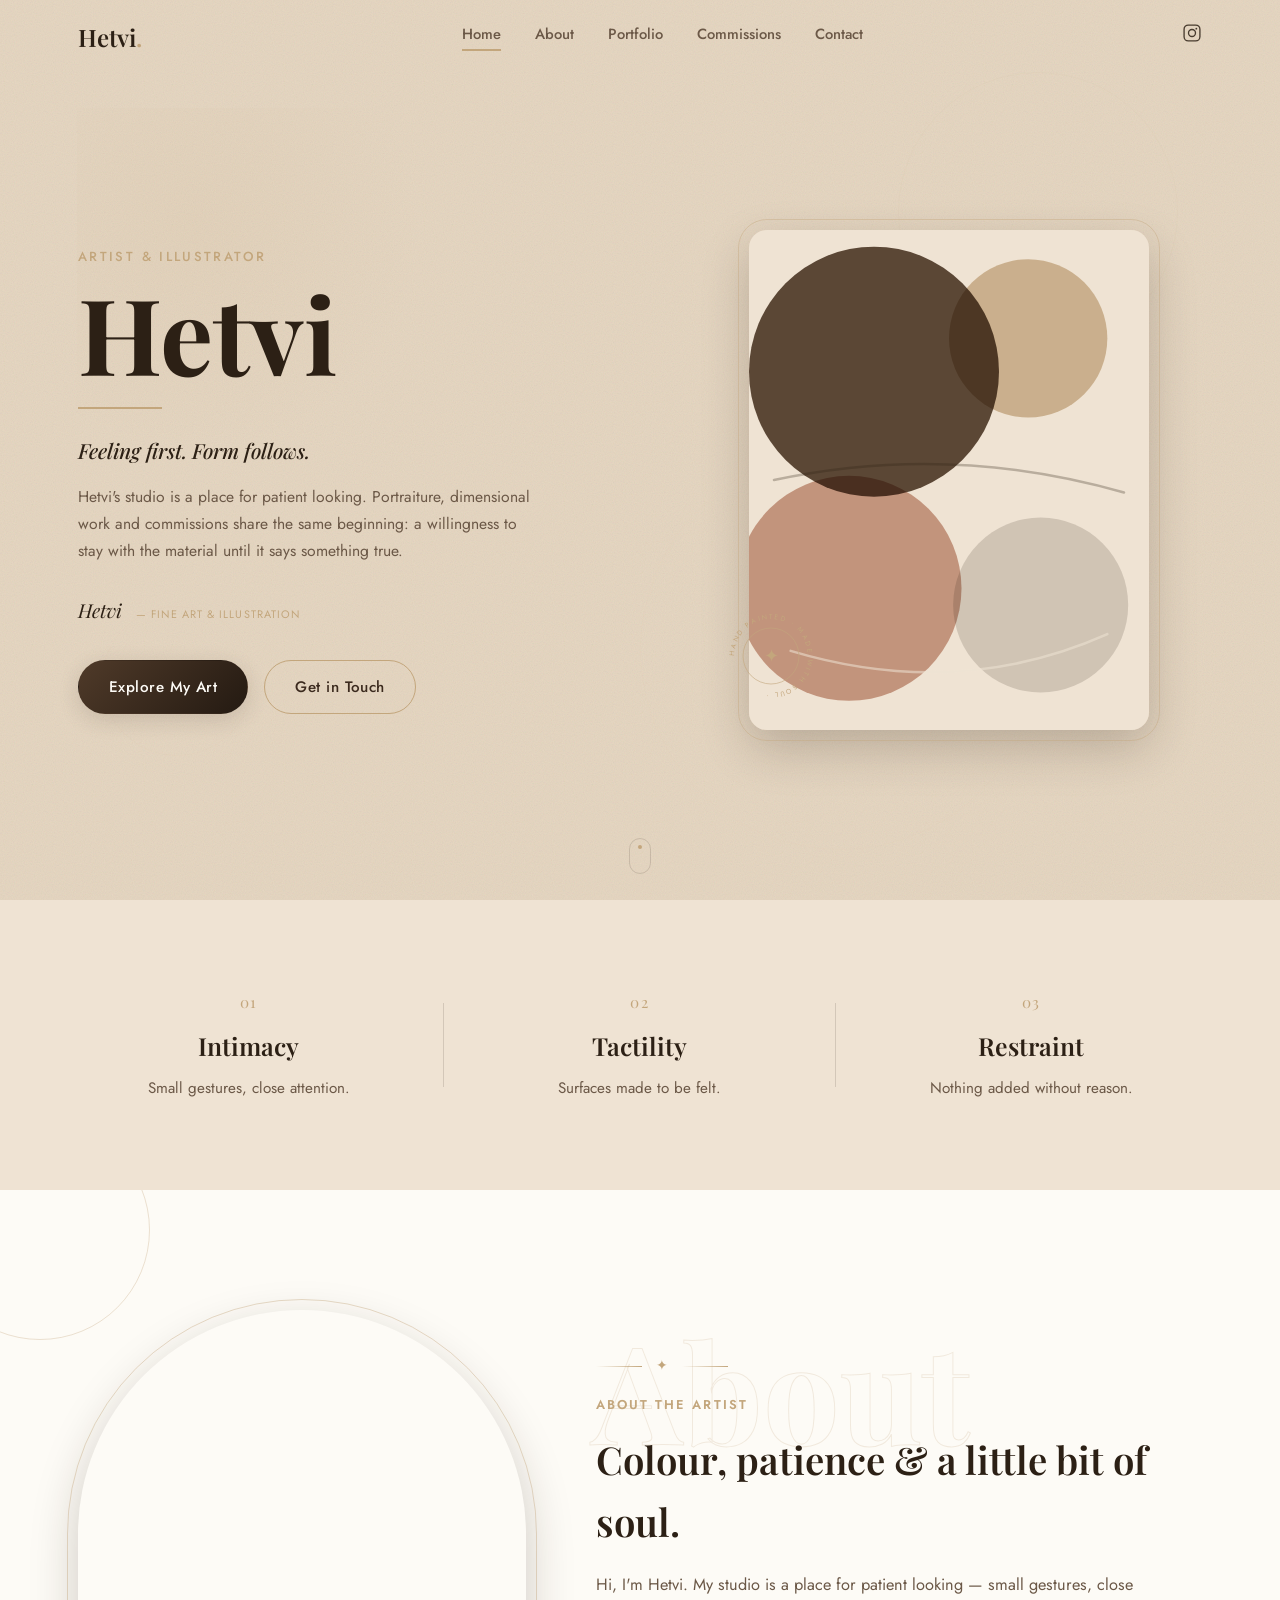
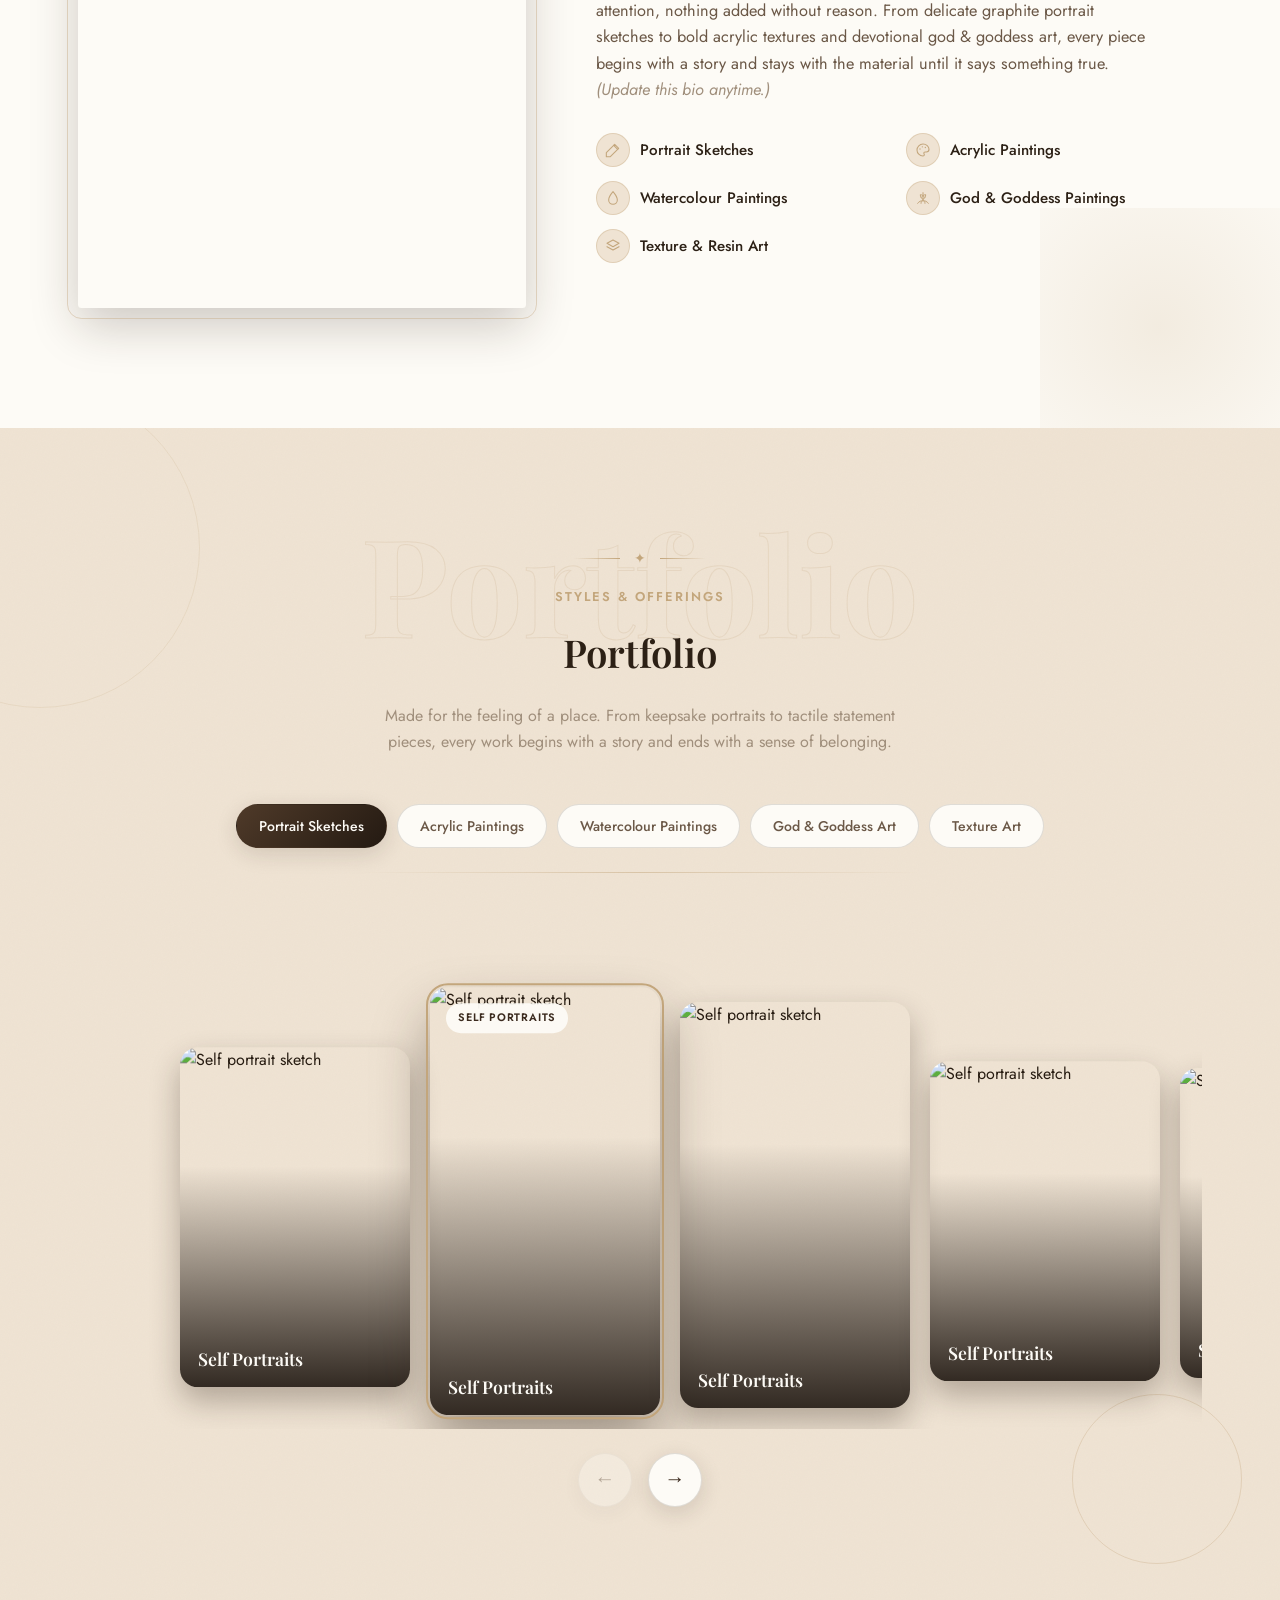
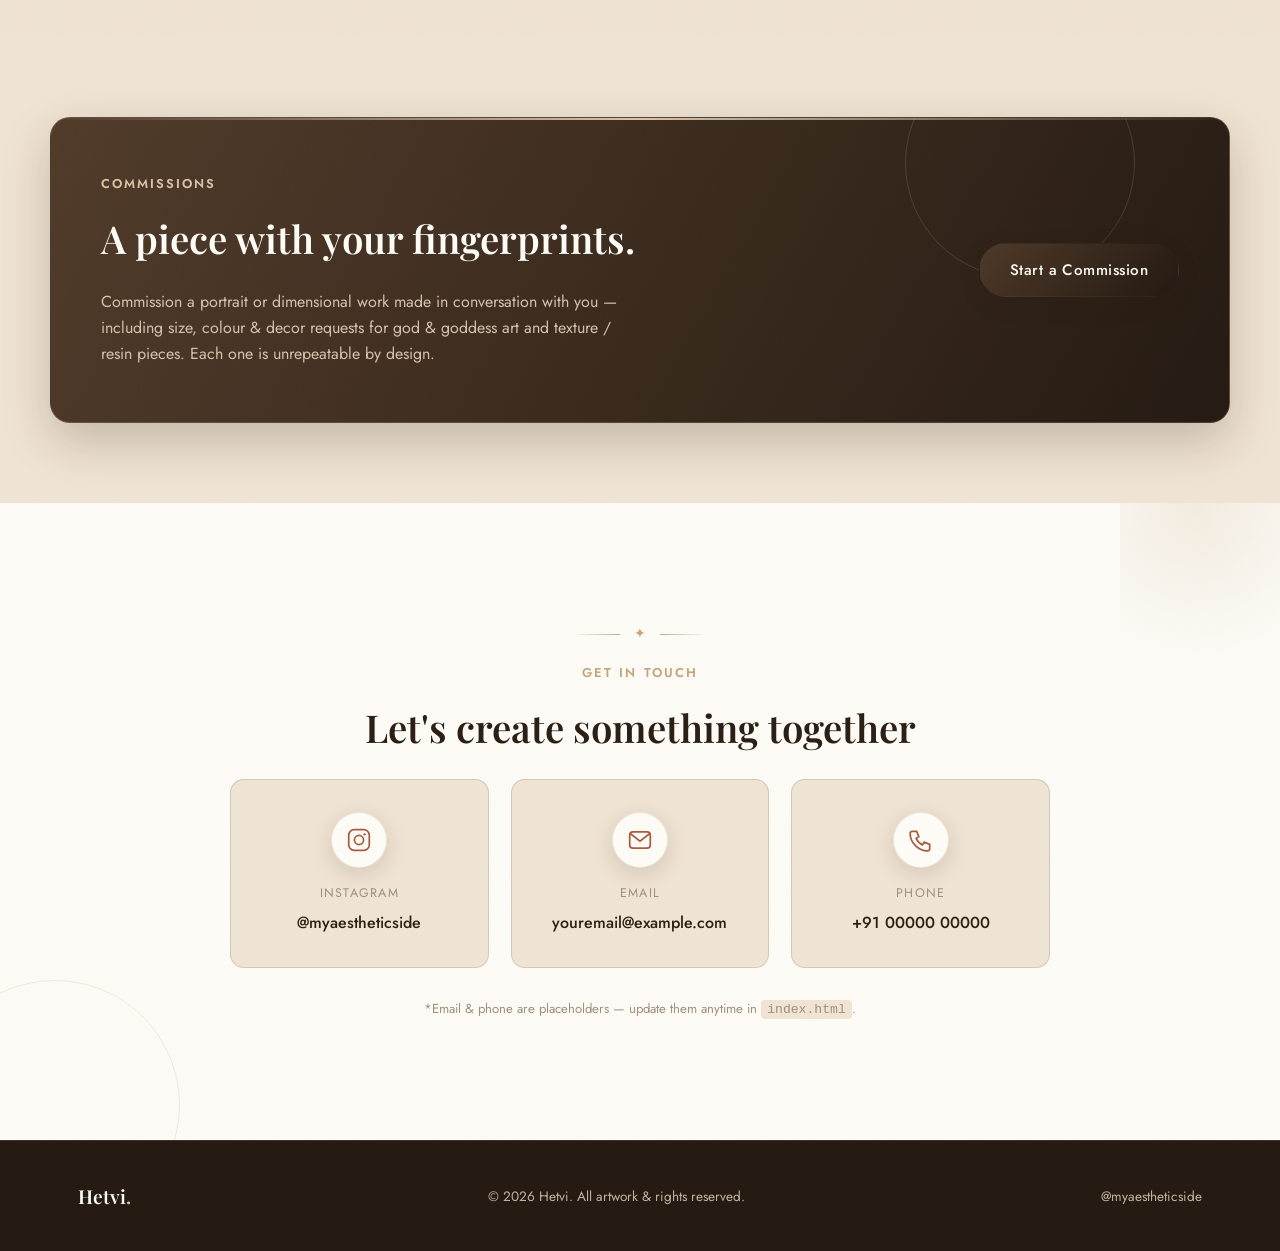
==== index.html @ 5d342325 "first commit" ====
<!DOCTYPE html>
<html lang="en">
<head>
<meta charset="UTF-8">
<meta name="viewport" content="width=device-width, initial-scale=1.0">
<title>Hetvi | Artist Portfolio</title>
<meta name="description" content="Hetvi — artist specializing in portrait sketches, acrylic & watercolour paintings, god & goddess art and custom texture art.">

<!-- Google Fonts: Playfair Display (elegant headings) + Jost (clean simple body) -->
<link rel="preconnect" href="https://fonts.googleapis.com">
<link rel="preconnect" href="https://fonts.gstatic.com" crossorigin>
<link href="https://fonts.googleapis.com/css2?family=Playfair+Display:ital,wght@0,400;0,500;0,600;0,700;1,500&family=Jost:wght@300;400;500;600&display=swap" rel="stylesheet">

<link rel="icon" href="data:image/svg+xml,%3Csvg xmlns='http://www.w3.org/2000/svg' viewBox='0 0 100 100'%3E%3Crect width='100' height='100' rx='16' fill='%23241b1f'/%3E%3Ccircle cx='50' cy='50' r='30' fill='none' stroke='%23e3cca7' stroke-width='5'/%3E%3Ccircle cx='50' cy='50' r='5' fill='%23e3cca7'/%3E%3C/svg%3E">
<link rel="stylesheet" href="css/style.css">
</head>
<body>

<!-- ===== NAVBAR ===== -->
<header class="navbar" id="navbar">
  <div class="nav-inner">
    <a href="#home" class="logo">Hetvi<span class="logo-dot">.</span></a>

    <nav class="nav-links" id="navLinks">
      <a href="#home" class="nav-link">Home</a>
      <a href="#about" class="nav-link">About</a>
      <a href="#portfolio" class="nav-link">Portfolio</a>
      <a href="#commissions" class="nav-link">Commissions</a>
      <a href="#contact" class="nav-link">Contact</a>
      <span class="nav-indicator" id="navIndicator"></span>
    </nav>

    <div class="nav-right">
      <a class="nav-social" href="https://instagram.com/myaestheticside" target="_blank" rel="noopener" aria-label="Instagram">
        <svg viewBox="0 0 24 24" width="20" height="20" fill="none" stroke="currentColor" stroke-width="1.6"><rect x="2.5" y="2.5" width="19" height="19" rx="5"/><circle cx="12" cy="12" r="4.2"/><circle cx="17.2" cy="6.8" r="1.1" fill="currentColor" stroke="none"/></svg>
      </a>
      <button class="hamburger" id="hamburger" aria-label="Toggle menu" aria-expanded="false">
        <span></span><span></span><span></span>
      </button>
    </div>
  </div>
</header>

<!-- ===== HERO ===== -->
<section class="hero" id="home">
  <div class="hero-noise"></div>
  <div class="deco" aria-hidden="true">
    <span class="ring ring-1 pale" data-parallax="0.08"></span>
    <span class="ring ring-2 pale thin" data-parallax="-0.05"></span>
    <span class="ring ring-3 pale thin" data-parallax="0.05"></span>
    <span class="blob blob-hero" data-parallax="-0.03"></span>
  </div>
  <div class="hero-inner">
    <div class="hero-text" data-reveal>
      <p class="eyebrow">Artist &amp; Illustrator</p>
      <h1 class="hero-title">Hetvi</h1>
      <div class="hero-rule"></div>
      <p class="hero-tagline">Feeling first. Form follows.</p>
      <p class="hero-desc">Hetvi's studio is a place for patient looking. Portraiture, dimensional work and commissions share the same beginning: a willingness to stay with the material until it says something true.</p>
      <p class="hero-signature">Hetvi<span> — Fine Art &amp; Illustration</span></p>
      <div class="hero-cta">
        <a href="#portfolio" class="btn btn-primary">Explore My Art</a>
        <a href="#contact" class="btn btn-outline">Get in Touch</a>
      </div>
    </div>

    <div class="hero-art" data-reveal>
      <div class="hero-art-frame">
        <!-- Placeholder abstract study — swap for a photo of your work or process later -->
        <svg viewBox="0 0 480 600" class="hero-art-svg" preserveAspectRatio="xMidYMid slice" aria-hidden="true">
          <rect width="480" height="600" fill="#efe3d3"/>
          <circle cx="150" cy="170" r="150" fill="#4f3a29" opacity="0.92"/>
          <circle cx="335" cy="130" r="95" fill="#c3a67c" opacity="0.65" style="mix-blend-mode:multiply"/>
          <circle cx="120" cy="430" r="135" fill="#a85c3f" opacity="0.55" style="mix-blend-mode:multiply"/>
          <circle cx="350" cy="450" r="105" fill="#2c2015" opacity="0.16"/>
          <path d="M30,300 Q240,255 450,315" stroke="#2c2015" stroke-width="3" fill="none" opacity="0.28" stroke-linecap="round"/>
          <path d="M50,505 Q250,565 430,485" stroke="#efe3d3" stroke-width="3" fill="none" opacity="0.55" stroke-linecap="round"/>
        </svg>
      </div>
      <div class="seal" aria-hidden="true">
        <svg viewBox="0 0 120 120" class="seal-spin">
          <defs><path id="sealPath" d="M60,60 m-46,0 a46,46 0 1,1 92,0 a46,46 0 1,1 -92,0"/></defs>
          <circle cx="60" cy="60" r="35" fill="none" stroke="currentColor" stroke-width="0.75"/>
          <text font-size="8.6" letter-spacing="2.5" fill="currentColor">
            <textPath href="#sealPath">HAND PAINTED &#8226; MADE WITH SOUL &#8226; </textPath>
          </text>
        </svg>
        <span class="seal-center">&#10022;</span>
      </div>
    </div>
  </div>
  <a href="#about" class="scroll-cue" aria-label="Scroll down"><span></span></a>
</section>

<!-- ===== PHILOSOPHY ===== -->
<section class="philosophy" id="philosophy">
  <div class="section-inner">
    <div class="phil-grid">
      <div class="phil-item" data-reveal>
        <span class="phil-num">01</span>
        <h3>Intimacy</h3>
        <p>Small gestures, close attention.</p>
      </div>
      <div class="phil-item" data-reveal>
        <span class="phil-num">02</span>
        <h3>Tactility</h3>
        <p>Surfaces made to be felt.</p>
      </div>
      <div class="phil-item" data-reveal>
        <span class="phil-num">03</span>
        <h3>Restraint</h3>
        <p>Nothing added without reason.</p>
      </div>
    </div>
  </div>
</section>

<!-- ===== ABOUT ===== -->
<section class="about" id="about">
  <div class="deco" aria-hidden="true">
    <span class="ring ring-1" data-parallax="0.06"></span>
    <span class="blob blob-1" data-parallax="-0.04"></span>
  </div>
  <div class="section-inner about-grid">
    <div class="about-visual" data-reveal>
      <div class="about-frame">
        <img src="https://picsum.photos/seed/hetvi-about/700/860" alt="Hetvi at work" class="art-tint">
      </div>
    </div>
    <div class="about-content" data-reveal>
      <span class="watermark">About</span>
      <div class="ornament"><span></span><i>&#10022;</i><span></span></div>
      <p class="section-label">About the Artist</p>
      <h2 class="section-title">Colour, patience &amp; a little bit of soul.</h2>
      <p class="about-text">
        Hi, I'm Hetvi. My studio is a place for patient looking — small gestures, close attention, nothing added
        without reason. From delicate graphite portrait sketches to bold acrylic textures and devotional god &amp;
        goddess art, every piece begins with a story and stays with the material until it says something true.
        <em>(Update this bio anytime.)</em>
      </p>
      <ul class="skills-list">
        <li><span class="skill-icon"><svg viewBox="0 0 24 24" fill="none" stroke="currentColor" stroke-width="1.6" stroke-linecap="round" stroke-linejoin="round"><path d="M14.5 3.5l6 6L8 22H2v-6L14.5 3.5z"/><path d="M13 5l6 6"/></svg></span>Portrait Sketches</li>
        <li><span class="skill-icon"><svg viewBox="0 0 24 24" fill="none" stroke="currentColor" stroke-width="1.6" stroke-linecap="round" stroke-linejoin="round"><path d="M12 3a9 9 0 1 0 0 18c1.4 0 2-.9 2-1.8 0-.5-.2-.9-.4-1.3-.2-.4-.4-.8-.4-1.3 0-1 .8-1.6 1.8-1.6H17a4 4 0 0 0 4-4c0-4.4-4-8-9-8z"/><circle cx="7.5" cy="10.5" r="1" fill="currentColor" stroke="none"/><circle cx="11" cy="7.2" r="1" fill="currentColor" stroke="none"/><circle cx="15.5" cy="8.3" r="1" fill="currentColor" stroke="none"/></svg></span>Acrylic Paintings</li>
        <li><span class="skill-icon"><svg viewBox="0 0 24 24" fill="none" stroke="currentColor" stroke-width="1.6" stroke-linecap="round" stroke-linejoin="round"><path d="M12 2.5S5.5 10 5.5 15a6.5 6.5 0 0 0 13 0C18.5 10 12 2.5 12 2.5z"/></svg></span>Watercolour Paintings</li>
        <li><span class="skill-icon"><svg viewBox="0 0 24 24" fill="none" stroke="currentColor" stroke-width="1.5" stroke-linecap="round" stroke-linejoin="round"><path d="M12 14V4"/><path d="M12 14c3-1 4-4 4-7-3 0-5 2-6 4"/><path d="M12 14c-3-1-4-4-4-7 3 0 5 2 6 4"/><path d="M4 20c2-3 5-4 8-4s6 1 8 4"/><path d="M9 20c0-2.5 1.5-4 3-4s3 1.5 3 4"/></svg></span>God &amp; Goddess Paintings</li>
        <li><span class="skill-icon"><svg viewBox="0 0 24 24" fill="none" stroke="currentColor" stroke-width="1.6" stroke-linecap="round" stroke-linejoin="round"><path d="M12 3l9 5-9 5-9-5 9-5z"/><path d="M3 13l9 5 9-5"/></svg></span>Texture &amp; Resin Art</li>
      </ul>
    </div>
  </div>
</section>

<!-- ===== PORTFOLIO ===== -->
<section class="portfolio" id="portfolio">
  <div class="deco" aria-hidden="true">
    <span class="ring ring-1 thin" data-parallax="0.05"></span>
    <span class="ring ring-2" data-parallax="-0.06"></span>
  </div>
  <div class="section-inner">
    <span class="watermark center">Portfolio</span>
    <div class="ornament center"><span></span><i>&#10022;</i><span></span></div>
    <p class="section-label center">Styles &amp; Offerings</p>
    <h2 class="section-title center">Portfolio</h2>
    <p class="section-sub center">Made for the feeling of a place. From keepsake portraits to tactile statement pieces, every work begins with a story and ends with a sense of belonging.</p>

    <div class="tabs" id="tabs" role="tablist">
      <button class="tab active" data-target="panel-portrait" role="tab" aria-selected="true">Portrait Sketches</button>
      <button class="tab" data-target="panel-acrylic" role="tab" aria-selected="false">Acrylic Paintings</button>
      <button class="tab" data-target="panel-watercolour" role="tab" aria-selected="false">Watercolour Paintings</button>
      <button class="tab" data-target="panel-godgoddess" role="tab" aria-selected="false">God &amp; Goddess Art</button>
      <button class="tab" data-target="panel-texture" role="tab" aria-selected="false">Texture Art</button>
    </div>
    <div class="rail" aria-hidden="true"></div>

    <!-- PORTRAIT SKETCHES -->
    <div class="panel active" id="panel-portrait" data-reveal>
      <div class="fan-stage">
        <div class="fan-track" data-track>
            <div class="fan-card" tabindex="0">
              <img data-full="https://picsum.photos/seed/portrait-self-1/900/1100" src="https://picsum.photos/seed/portrait-self-1/420/520" alt="Self portrait sketch">
              <span class="fan-caption">Self Portraits</span>
              <span class="fan-tag">Self Portraits</span>
            </div>
            <div class="fan-card" tabindex="0">
              <img data-full="https://picsum.photos/seed/portrait-self-2/900/1100" src="https://picsum.photos/seed/portrait-self-2/420/520" alt="Self portrait sketch">
              <span class="fan-caption">Self Portraits</span>
              <span class="fan-tag">Self Portraits</span>
            </div>
            <div class="fan-card" tabindex="0">
              <img data-full="https://picsum.photos/seed/portrait-self-3/900/1100" src="https://picsum.photos/seed/portrait-self-3/420/520" alt="Self portrait sketch">
              <span class="fan-caption">Self Portraits</span>
              <span class="fan-tag">Self Portraits</span>
            </div>
            <div class="fan-card" tabindex="0">
              <img data-full="https://picsum.photos/seed/portrait-self-4/900/1100" src="https://picsum.photos/seed/portrait-self-4/420/520" alt="Self portrait sketch">
              <span class="fan-caption">Self Portraits</span>
              <span class="fan-tag">Self Portraits</span>
            </div>
            <div class="fan-card" tabindex="0">
              <img data-full="https://picsum.photos/seed/portrait-self-5/900/1100" src="https://picsum.photos/seed/portrait-self-5/420/520" alt="Self portrait sketch">
              <span class="fan-caption">Self Portraits</span>
              <span class="fan-tag">Self Portraits</span>
            </div>
            <div class="fan-card" tabindex="0">
              <img data-full="https://picsum.photos/seed/portrait-couple-1/900/1100" src="https://picsum.photos/seed/portrait-couple-1/420/520" alt="Couple portrait sketch">
              <span class="fan-caption">Couple Portraits</span>
              <span class="fan-tag">Couple Portraits</span>
            </div>
            <div class="fan-card" tabindex="0">
              <img data-full="https://picsum.photos/seed/portrait-couple-2/900/1100" src="https://picsum.photos/seed/portrait-couple-2/420/520" alt="Couple portrait sketch">
              <span class="fan-caption">Couple Portraits</span>
              <span class="fan-tag">Couple Portraits</span>
            </div>
            <div class="fan-card" tabindex="0">
              <img data-full="https://picsum.photos/seed/portrait-couple-3/900/1100" src="https://picsum.photos/seed/portrait-couple-3/420/520" alt="Couple portrait sketch">
              <span class="fan-caption">Couple Portraits</span>
              <span class="fan-tag">Couple Portraits</span>
            </div>
            <div class="fan-card" tabindex="0">
              <img data-full="https://picsum.photos/seed/portrait-couple-4/900/1100" src="https://picsum.photos/seed/portrait-couple-4/420/520" alt="Couple portrait sketch">
              <span class="fan-caption">Couple Portraits</span>
              <span class="fan-tag">Couple Portraits</span>
            </div>
            <div class="fan-card" tabindex="0">
              <img data-full="https://picsum.photos/seed/portrait-couple-5/900/1100" src="https://picsum.photos/seed/portrait-couple-5/420/520" alt="Couple portrait sketch">
              <span class="fan-caption">Couple Portraits</span>
              <span class="fan-tag">Couple Portraits</span>
            </div>
            <div class="fan-card" tabindex="0">
              <img data-full="https://picsum.photos/seed/portrait-pet-1/900/1100" src="https://picsum.photos/seed/portrait-pet-1/420/520" alt="Pet portrait sketch">
              <span class="fan-caption">Pet Portraits</span>
              <span class="fan-tag">Pet Portraits</span>
            </div>
            <div class="fan-card" tabindex="0">
              <img data-full="https://picsum.photos/seed/portrait-pet-2/900/1100" src="https://picsum.photos/seed/portrait-pet-2/420/520" alt="Pet portrait sketch">
              <span class="fan-caption">Pet Portraits</span>
              <span class="fan-tag">Pet Portraits</span>
            </div>
            <div class="fan-card" tabindex="0">
              <img data-full="https://picsum.photos/seed/portrait-pet-3/900/1100" src="https://picsum.photos/seed/portrait-pet-3/420/520" alt="Pet portrait sketch">
              <span class="fan-caption">Pet Portraits</span>
              <span class="fan-tag">Pet Portraits</span>
            </div>
            <div class="fan-card" tabindex="0">
              <img data-full="https://picsum.photos/seed/portrait-pet-4/900/1100" src="https://picsum.photos/seed/portrait-pet-4/420/520" alt="Pet portrait sketch">
              <span class="fan-caption">Pet Portraits</span>
              <span class="fan-tag">Pet Portraits</span>
            </div>
            <div class="fan-card" tabindex="0">
              <img data-full="https://picsum.photos/seed/portrait-pet-5/900/1100" src="https://picsum.photos/seed/portrait-pet-5/420/520" alt="Pet portrait sketch">
              <span class="fan-caption">Pet Portraits</span>
              <span class="fan-tag">Pet Portraits</span>
            </div>
            <div class="fan-card" tabindex="0">
              <img data-full="https://picsum.photos/seed/portrait-family-1/900/1100" src="https://picsum.photos/seed/portrait-family-1/420/520" alt="Family portrait sketch">
              <span class="fan-caption">Family Portraits</span>
              <span class="fan-tag">Family Portraits</span>
            </div>
            <div class="fan-card" tabindex="0">
              <img data-full="https://picsum.photos/seed/portrait-family-2/900/1100" src="https://picsum.photos/seed/portrait-family-2/420/520" alt="Family portrait sketch">
              <span class="fan-caption">Family Portraits</span>
              <span class="fan-tag">Family Portraits</span>
            </div>
            <div class="fan-card" tabindex="0">
              <img data-full="https://picsum.photos/seed/portrait-family-3/900/1100" src="https://picsum.photos/seed/portrait-family-3/420/520" alt="Family portrait sketch">
              <span class="fan-caption">Family Portraits</span>
              <span class="fan-tag">Family Portraits</span>
            </div>
            <div class="fan-card" tabindex="0">
              <img data-full="https://picsum.photos/seed/portrait-family-4/900/1100" src="https://picsum.photos/seed/portrait-family-4/420/520" alt="Family portrait sketch">
              <span class="fan-caption">Family Portraits</span>
              <span class="fan-tag">Family Portraits</span>
            </div>
            <div class="fan-card" tabindex="0">
              <img data-full="https://picsum.photos/seed/portrait-family-5/900/1100" src="https://picsum.photos/seed/portrait-family-5/420/520" alt="Family portrait sketch">
              <span class="fan-caption">Family Portraits</span>
              <span class="fan-tag">Family Portraits</span>
            </div>
            <div class="fan-card" tabindex="0">
              <img data-full="https://picsum.photos/seed/portrait-bridegroom-1/900/1100" src="https://picsum.photos/seed/portrait-bridegroom-1/420/520" alt="Bride and groom portrait sketch">
              <span class="fan-caption">Bride &amp; Groom Portraits</span>
              <span class="fan-tag">Bride &amp; Groom Portraits</span>
            </div>
            <div class="fan-card" tabindex="0">
              <img data-full="https://picsum.photos/seed/portrait-bridegroom-2/900/1100" src="https://picsum.photos/seed/portrait-bridegroom-2/420/520" alt="Bride and groom portrait sketch">
              <span class="fan-caption">Bride &amp; Groom Portraits</span>
              <span class="fan-tag">Bride &amp; Groom Portraits</span>
            </div>
            <div class="fan-card" tabindex="0">
              <img data-full="https://picsum.photos/seed/portrait-bridegroom-3/900/1100" src="https://picsum.photos/seed/portrait-bridegroom-3/420/520" alt="Bride and groom portrait sketch">
              <span class="fan-caption">Bride &amp; Groom Portraits</span>
              <span class="fan-tag">Bride &amp; Groom Portraits</span>
            </div>
            <div class="fan-card" tabindex="0">
              <img data-full="https://picsum.photos/seed/portrait-bridegroom-4/900/1100" src="https://picsum.photos/seed/portrait-bridegroom-4/420/520" alt="Bride and groom portrait sketch">
              <span class="fan-caption">Bride &amp; Groom Portraits</span>
              <span class="fan-tag">Bride &amp; Groom Portraits</span>
            </div>
            <div class="fan-card" tabindex="0">
              <img data-full="https://picsum.photos/seed/portrait-bridegroom-5/900/1100" src="https://picsum.photos/seed/portrait-bridegroom-5/420/520" alt="Bride and groom portrait sketch">
              <span class="fan-caption">Bride &amp; Groom Portraits</span>
              <span class="fan-tag">Bride &amp; Groom Portraits</span>
            </div>
        </div>
        <div class="fan-controls">
          <button class="fan-btn fan-prev" type="button" aria-label="Previous artwork">&#8592;</button>
          <button class="fan-btn fan-next" type="button" aria-label="Next artwork">&#8594;</button>
        </div>
      </div>
    </div>

    <!-- ACRYLIC PAINTINGS -->
    <div class="panel" id="panel-acrylic" data-reveal>
      <div class="fan-stage">
        <div class="fan-track" data-track>
            <div class="fan-card" tabindex="0">
              <img data-full="https://picsum.photos/seed/acrylic-self-1/900/1100" src="https://picsum.photos/seed/acrylic-self-1/420/520" alt="Acrylic self portrait">
              <span class="fan-caption">Self Portraits</span>
              <span class="fan-tag">Self Portraits</span>
            </div>
            <div class="fan-card" tabindex="0">
              <img data-full="https://picsum.photos/seed/acrylic-self-2/900/1100" src="https://picsum.photos/seed/acrylic-self-2/420/520" alt="Acrylic self portrait">
              <span class="fan-caption">Self Portraits</span>
              <span class="fan-tag">Self Portraits</span>
            </div>
            <div class="fan-card" tabindex="0">
              <img data-full="https://picsum.photos/seed/acrylic-self-3/900/1100" src="https://picsum.photos/seed/acrylic-self-3/420/520" alt="Acrylic self portrait">
              <span class="fan-caption">Self Portraits</span>
              <span class="fan-tag">Self Portraits</span>
            </div>
            <div class="fan-card" tabindex="0">
              <img data-full="https://picsum.photos/seed/acrylic-self-4/900/1100" src="https://picsum.photos/seed/acrylic-self-4/420/520" alt="Acrylic self portrait">
              <span class="fan-caption">Self Portraits</span>
              <span class="fan-tag">Self Portraits</span>
            </div>
            <div class="fan-card" tabindex="0">
              <img data-full="https://picsum.photos/seed/acrylic-self-5/900/1100" src="https://picsum.photos/seed/acrylic-self-5/420/520" alt="Acrylic self portrait">
              <span class="fan-caption">Self Portraits</span>
              <span class="fan-tag">Self Portraits</span>
            </div>
            <div class="fan-card" tabindex="0">
              <img data-full="https://picsum.photos/seed/acrylic-vector-1/900/1100" src="https://picsum.photos/seed/acrylic-vector-1/420/520" alt="Vector style painting">
              <span class="fan-caption">Vector Painting</span>
              <span class="fan-tag">Vector Painting</span>
            </div>
            <div class="fan-card" tabindex="0">
              <img data-full="https://picsum.photos/seed/acrylic-vector-2/900/1100" src="https://picsum.photos/seed/acrylic-vector-2/420/520" alt="Vector style painting">
              <span class="fan-caption">Vector Painting</span>
              <span class="fan-tag">Vector Painting</span>
            </div>
            <div class="fan-card" tabindex="0">
              <img data-full="https://picsum.photos/seed/acrylic-vector-3/900/1100" src="https://picsum.photos/seed/acrylic-vector-3/420/520" alt="Vector style painting">
              <span class="fan-caption">Vector Painting</span>
              <span class="fan-tag">Vector Painting</span>
            </div>
            <div class="fan-card" tabindex="0">
              <img data-full="https://picsum.photos/seed/acrylic-vector-4/900/1100" src="https://picsum.photos/seed/acrylic-vector-4/420/520" alt="Vector style painting">
              <span class="fan-caption">Vector Painting</span>
              <span class="fan-tag">Vector Painting</span>
            </div>
            <div class="fan-card" tabindex="0">
              <img data-full="https://picsum.photos/seed/acrylic-vector-5/900/1100" src="https://picsum.photos/seed/acrylic-vector-5/420/520" alt="Vector style painting">
              <span class="fan-caption">Vector Painting</span>
              <span class="fan-tag">Vector Painting</span>
            </div>
            <div class="fan-card" tabindex="0">
              <img data-full="https://picsum.photos/seed/acrylic-abstract-1/900/1100" src="https://picsum.photos/seed/acrylic-abstract-1/420/520" alt="Abstract acrylic painting">
              <span class="fan-caption">Abstract Paintings</span>
              <span class="fan-tag">Abstract Paintings</span>
            </div>
            <div class="fan-card" tabindex="0">
              <img data-full="https://picsum.photos/seed/acrylic-abstract-2/900/1100" src="https://picsum.photos/seed/acrylic-abstract-2/420/520" alt="Abstract acrylic painting">
              <span class="fan-caption">Abstract Paintings</span>
              <span class="fan-tag">Abstract Paintings</span>
            </div>
            <div class="fan-card" tabindex="0">
              <img data-full="https://picsum.photos/seed/acrylic-abstract-3/900/1100" src="https://picsum.photos/seed/acrylic-abstract-3/420/520" alt="Abstract acrylic painting">
              <span class="fan-caption">Abstract Paintings</span>
              <span class="fan-tag">Abstract Paintings</span>
            </div>
            <div class="fan-card" tabindex="0">
              <img data-full="https://picsum.photos/seed/acrylic-abstract-4/900/1100" src="https://picsum.photos/seed/acrylic-abstract-4/420/520" alt="Abstract acrylic painting">
              <span class="fan-caption">Abstract Paintings</span>
              <span class="fan-tag">Abstract Paintings</span>
            </div>
            <div class="fan-card" tabindex="0">
              <img data-full="https://picsum.photos/seed/acrylic-abstract-5/900/1100" src="https://picsum.photos/seed/acrylic-abstract-5/420/520" alt="Abstract acrylic painting">
              <span class="fan-caption">Abstract Paintings</span>
              <span class="fan-tag">Abstract Paintings</span>
            </div>
        </div>
        <div class="fan-controls">
          <button class="fan-btn fan-prev" type="button" aria-label="Previous artwork">&#8592;</button>
          <button class="fan-btn fan-next" type="button" aria-label="Next artwork">&#8594;</button>
        </div>
      </div>
    </div>

    <!-- WATERCOLOUR PAINTINGS -->
    <div class="panel" id="panel-watercolour" data-reveal>
      <div class="fan-stage">
        <div class="fan-track" data-track>
            <div class="fan-card" tabindex="0">
              <img data-full="https://picsum.photos/seed/watercolour-landscape-1/900/1100" src="https://picsum.photos/seed/watercolour-landscape-1/420/520" alt="Watercolour landscape">
              <span class="fan-caption">Landscapes</span>
              <span class="fan-tag">Landscapes</span>
            </div>
            <div class="fan-card" tabindex="0">
              <img data-full="https://picsum.photos/seed/watercolour-landscape-2/900/1100" src="https://picsum.photos/seed/watercolour-landscape-2/420/520" alt="Watercolour landscape">
              <span class="fan-caption">Landscapes</span>
              <span class="fan-tag">Landscapes</span>
            </div>
            <div class="fan-card" tabindex="0">
              <img data-full="https://picsum.photos/seed/watercolour-landscape-3/900/1100" src="https://picsum.photos/seed/watercolour-landscape-3/420/520" alt="Watercolour landscape">
              <span class="fan-caption">Landscapes</span>
              <span class="fan-tag">Landscapes</span>
            </div>
            <div class="fan-card" tabindex="0">
              <img data-full="https://picsum.photos/seed/watercolour-landscape-4/900/1100" src="https://picsum.photos/seed/watercolour-landscape-4/420/520" alt="Watercolour landscape">
              <span class="fan-caption">Landscapes</span>
              <span class="fan-tag">Landscapes</span>
            </div>
            <div class="fan-card" tabindex="0">
              <img data-full="https://picsum.photos/seed/watercolour-landscape-5/900/1100" src="https://picsum.photos/seed/watercolour-landscape-5/420/520" alt="Watercolour landscape">
              <span class="fan-caption">Landscapes</span>
              <span class="fan-tag">Landscapes</span>
            </div>
            <div class="fan-card" tabindex="0">
              <img data-full="https://picsum.photos/seed/watercolour-other-1/900/1100" src="https://picsum.photos/seed/watercolour-other-1/420/520" alt="Watercolour painting">
              <span class="fan-caption">Other Paintings</span>
              <span class="fan-tag">Other Paintings</span>
            </div>
            <div class="fan-card" tabindex="0">
              <img data-full="https://picsum.photos/seed/watercolour-other-2/900/1100" src="https://picsum.photos/seed/watercolour-other-2/420/520" alt="Watercolour painting">
              <span class="fan-caption">Other Paintings</span>
              <span class="fan-tag">Other Paintings</span>
            </div>
            <div class="fan-card" tabindex="0">
              <img data-full="https://picsum.photos/seed/watercolour-other-3/900/1100" src="https://picsum.photos/seed/watercolour-other-3/420/520" alt="Watercolour painting">
              <span class="fan-caption">Other Paintings</span>
              <span class="fan-tag">Other Paintings</span>
            </div>
            <div class="fan-card" tabindex="0">
              <img data-full="https://picsum.photos/seed/watercolour-other-4/900/1100" src="https://picsum.photos/seed/watercolour-other-4/420/520" alt="Watercolour painting">
              <span class="fan-caption">Other Paintings</span>
              <span class="fan-tag">Other Paintings</span>
            </div>
            <div class="fan-card" tabindex="0">
              <img data-full="https://picsum.photos/seed/watercolour-other-5/900/1100" src="https://picsum.photos/seed/watercolour-other-5/420/520" alt="Watercolour painting">
              <span class="fan-caption">Other Paintings</span>
              <span class="fan-tag">Other Paintings</span>
            </div>
        </div>
        <div class="fan-controls">
          <button class="fan-btn fan-prev" type="button" aria-label="Previous artwork">&#8592;</button>
          <button class="fan-btn fan-next" type="button" aria-label="Next artwork">&#8594;</button>
        </div>
      </div>
    </div>

    <!-- GOD & GODDESS ART -->
    <div class="panel" id="panel-godgoddess" data-reveal>
      <p class="custom-note">✦ Available in custom sizes, colouring &amp; decor on request</p>
      <div class="fan-stage">
        <div class="fan-track" data-track>
            <div class="fan-card" tabindex="0">
              <img data-full="https://picsum.photos/seed/god-painting-1/900/1100" src="https://picsum.photos/seed/god-painting-1/420/520" alt="God painting in acrylic">
              <span class="fan-caption">God Paintings</span>
              <span class="fan-tag">God Paintings</span>
            </div>
            <div class="fan-card" tabindex="0">
              <img data-full="https://picsum.photos/seed/god-painting-2/900/1100" src="https://picsum.photos/seed/god-painting-2/420/520" alt="God painting in acrylic">
              <span class="fan-caption">God Paintings</span>
              <span class="fan-tag">God Paintings</span>
            </div>
            <div class="fan-card" tabindex="0">
              <img data-full="https://picsum.photos/seed/god-painting-3/900/1100" src="https://picsum.photos/seed/god-painting-3/420/520" alt="God painting in acrylic">
              <span class="fan-caption">God Paintings</span>
              <span class="fan-tag">God Paintings</span>
            </div>
            <div class="fan-card" tabindex="0">
              <img data-full="https://picsum.photos/seed/god-painting-4/900/1100" src="https://picsum.photos/seed/god-painting-4/420/520" alt="God painting in acrylic">
              <span class="fan-caption">God Paintings</span>
              <span class="fan-tag">God Paintings</span>
            </div>
            <div class="fan-card" tabindex="0">
              <img data-full="https://picsum.photos/seed/god-painting-5/900/1100" src="https://picsum.photos/seed/god-painting-5/420/520" alt="God painting in acrylic">
              <span class="fan-caption">God Paintings</span>
              <span class="fan-tag">God Paintings</span>
            </div>
            <div class="fan-card" tabindex="0">
              <img data-full="https://picsum.photos/seed/goddess-painting-1/900/1100" src="https://picsum.photos/seed/goddess-painting-1/420/520" alt="Goddess painting in acrylic">
              <span class="fan-caption">Goddess Paintings</span>
              <span class="fan-tag">Goddess Paintings</span>
            </div>
            <div class="fan-card" tabindex="0">
              <img data-full="https://picsum.photos/seed/goddess-painting-2/900/1100" src="https://picsum.photos/seed/goddess-painting-2/420/520" alt="Goddess painting in acrylic">
              <span class="fan-caption">Goddess Paintings</span>
              <span class="fan-tag">Goddess Paintings</span>
            </div>
            <div class="fan-card" tabindex="0">
              <img data-full="https://picsum.photos/seed/goddess-painting-3/900/1100" src="https://picsum.photos/seed/goddess-painting-3/420/520" alt="Goddess painting in acrylic">
              <span class="fan-caption">Goddess Paintings</span>
              <span class="fan-tag">Goddess Paintings</span>
            </div>
            <div class="fan-card" tabindex="0">
              <img data-full="https://picsum.photos/seed/goddess-painting-4/900/1100" src="https://picsum.photos/seed/goddess-painting-4/420/520" alt="Goddess painting in acrylic">
              <span class="fan-caption">Goddess Paintings</span>
              <span class="fan-tag">Goddess Paintings</span>
            </div>
            <div class="fan-card" tabindex="0">
              <img data-full="https://picsum.photos/seed/goddess-painting-5/900/1100" src="https://picsum.photos/seed/goddess-painting-5/420/520" alt="Goddess painting in acrylic">
              <span class="fan-caption">Goddess Paintings</span>
              <span class="fan-tag">Goddess Paintings</span>
            </div>
        </div>
        <div class="fan-controls">
          <button class="fan-btn fan-prev" type="button" aria-label="Previous artwork">&#8592;</button>
          <button class="fan-btn fan-next" type="button" aria-label="Next artwork">&#8594;</button>
        </div>
      </div>
    </div>

    <!-- TEXTURE ART -->
    <div class="panel" id="panel-texture" data-reveal>
      <p class="custom-note">✦ Custom textures for living rooms, cafés &amp; offices — including resin art</p>
      <div class="fan-stage">
        <div class="fan-track" data-track>
            <div class="fan-card" tabindex="0">
              <img data-full="https://picsum.photos/seed/texture-livingroom-1/900/1100" src="https://picsum.photos/seed/texture-livingroom-1/420/520" alt="Textured wall art for living room">
              <span class="fan-caption">Living Room Textures</span>
              <span class="fan-tag">Living Room Textures</span>
            </div>
            <div class="fan-card" tabindex="0">
              <img data-full="https://picsum.photos/seed/texture-livingroom-2/900/1100" src="https://picsum.photos/seed/texture-livingroom-2/420/520" alt="Textured wall art for living room">
              <span class="fan-caption">Living Room Textures</span>
              <span class="fan-tag">Living Room Textures</span>
            </div>
            <div class="fan-card" tabindex="0">
              <img data-full="https://picsum.photos/seed/texture-livingroom-3/900/1100" src="https://picsum.photos/seed/texture-livingroom-3/420/520" alt="Textured wall art for living room">
              <span class="fan-caption">Living Room Textures</span>
              <span class="fan-tag">Living Room Textures</span>
            </div>
            <div class="fan-card" tabindex="0">
              <img data-full="https://picsum.photos/seed/texture-livingroom-4/900/1100" src="https://picsum.photos/seed/texture-livingroom-4/420/520" alt="Textured wall art for living room">
              <span class="fan-caption">Living Room Textures</span>
              <span class="fan-tag">Living Room Textures</span>
            </div>
            <div class="fan-card" tabindex="0">
              <img data-full="https://picsum.photos/seed/texture-livingroom-5/900/1100" src="https://picsum.photos/seed/texture-livingroom-5/420/520" alt="Textured wall art for living room">
              <span class="fan-caption">Living Room Textures</span>
              <span class="fan-tag">Living Room Textures</span>
            </div>
            <div class="fan-card" tabindex="0">
              <img data-full="https://picsum.photos/seed/texture-cafeoffice-1/900/1100" src="https://picsum.photos/seed/texture-cafeoffice-1/420/520" alt="Textured art for cafe or office">
              <span class="fan-caption">Café &amp; Office Textures</span>
              <span class="fan-tag">Café &amp; Office Textures</span>
            </div>
            <div class="fan-card" tabindex="0">
              <img data-full="https://picsum.photos/seed/texture-cafeoffice-2/900/1100" src="https://picsum.photos/seed/texture-cafeoffice-2/420/520" alt="Textured art for cafe or office">
              <span class="fan-caption">Café &amp; Office Textures</span>
              <span class="fan-tag">Café &amp; Office Textures</span>
            </div>
            <div class="fan-card" tabindex="0">
              <img data-full="https://picsum.photos/seed/texture-cafeoffice-3/900/1100" src="https://picsum.photos/seed/texture-cafeoffice-3/420/520" alt="Textured art for cafe or office">
              <span class="fan-caption">Café &amp; Office Textures</span>
              <span class="fan-tag">Café &amp; Office Textures</span>
            </div>
            <div class="fan-card" tabindex="0">
              <img data-full="https://picsum.photos/seed/texture-cafeoffice-4/900/1100" src="https://picsum.photos/seed/texture-cafeoffice-4/420/520" alt="Textured art for cafe or office">
              <span class="fan-caption">Café &amp; Office Textures</span>
              <span class="fan-tag">Café &amp; Office Textures</span>
            </div>
            <div class="fan-card" tabindex="0">
              <img data-full="https://picsum.photos/seed/texture-cafeoffice-5/900/1100" src="https://picsum.photos/seed/texture-cafeoffice-5/420/520" alt="Textured art for cafe or office">
              <span class="fan-caption">Café &amp; Office Textures</span>
              <span class="fan-tag">Café &amp; Office Textures</span>
            </div>
            <div class="fan-card" tabindex="0">
              <img data-full="https://picsum.photos/seed/texture-resin-1/900/1100" src="https://picsum.photos/seed/texture-resin-1/420/520" alt="Resin art piece">
              <span class="fan-caption">Resin Art</span>
              <span class="fan-tag">Resin Art</span>
            </div>
            <div class="fan-card" tabindex="0">
              <img data-full="https://picsum.photos/seed/texture-resin-2/900/1100" src="https://picsum.photos/seed/texture-resin-2/420/520" alt="Resin art piece">
              <span class="fan-caption">Resin Art</span>
              <span class="fan-tag">Resin Art</span>
            </div>
            <div class="fan-card" tabindex="0">
              <img data-full="https://picsum.photos/seed/texture-resin-3/900/1100" src="https://picsum.photos/seed/texture-resin-3/420/520" alt="Resin art piece">
              <span class="fan-caption">Resin Art</span>
              <span class="fan-tag">Resin Art</span>
            </div>
            <div class="fan-card" tabindex="0">
              <img data-full="https://picsum.photos/seed/texture-resin-4/900/1100" src="https://picsum.photos/seed/texture-resin-4/420/520" alt="Resin art piece">
              <span class="fan-caption">Resin Art</span>
              <span class="fan-tag">Resin Art</span>
            </div>
            <div class="fan-card" tabindex="0">
              <img data-full="https://picsum.photos/seed/texture-resin-5/900/1100" src="https://picsum.photos/seed/texture-resin-5/420/520" alt="Resin art piece">
              <span class="fan-caption">Resin Art</span>
              <span class="fan-tag">Resin Art</span>
            </div>
        </div>
        <div class="fan-controls">
          <button class="fan-btn fan-prev" type="button" aria-label="Previous artwork">&#8592;</button>
          <button class="fan-btn fan-next" type="button" aria-label="Next artwork">&#8594;</button>
        </div>
      </div>
    </div>

  

  </div>
</section>

<!-- ===== COMMISSIONS ===== -->
<section class="commissions" id="commissions">
  <div class="section-inner commissions-box" data-reveal>
    <div class="deco" aria-hidden="true">
      <span class="ring ring-1" data-parallax="0.05"></span>
    </div>
    <div>
      <p class="section-label">Commissions</p>
      <h2 class="section-title">A piece with your fingerprints.</h2>
      <p class="commissions-text">Commission a portrait or dimensional work made in conversation with you — including size, colour &amp; decor requests for god &amp; goddess art and texture / resin pieces. Each one is unrepeatable by design.</p>
    </div>
    <a href="#contact" class="btn btn-primary">Start a Commission</a>
  </div>
</section>

<!-- ===== CONTACT ===== -->
<section class="contact" id="contact">
  <div class="deco" aria-hidden="true">
    <span class="ring ring-1 thin" data-parallax="0.06"></span>
    <span class="blob blob-1" data-parallax="-0.05"></span>
  </div>
  <div class="section-inner">
    <div class="ornament center"><span></span><i>&#10022;</i><span></span></div>
    <p class="section-label center">Get in Touch</p>
    <h2 class="section-title center">Let's create something together</h2>

    <div class="contact-grid" data-reveal>
      <a class="contact-card" href="https://instagram.com/myaestheticside" target="_blank" rel="noopener">
        <span class="contact-icon">
          <svg viewBox="0 0 24 24" width="26" height="26" fill="none" stroke="currentColor" stroke-width="1.6"><rect x="2.5" y="2.5" width="19" height="19" rx="5"/><circle cx="12" cy="12" r="4.2"/><circle cx="17.2" cy="6.8" r="1.1" fill="currentColor" stroke="none"/></svg>
        </span>
        <span class="contact-label">Instagram</span>
        <span class="contact-value">@myaestheticside</span>
      </a>

      <a class="contact-card" href="mailto:youremail@example.com">
        <span class="contact-icon">
          <svg viewBox="0 0 24 24" width="26" height="26" fill="none" stroke="currentColor" stroke-width="1.6"><rect x="2.5" y="4.5" width="19" height="15" rx="3"/><path d="M3 6l9 7 9-7"/></svg>
        </span>
        <span class="contact-label">Email</span>
        <span class="contact-value">youremail@example.com</span>
      </a>

      <a class="contact-card" href="tel:+910000000000">
        <span class="contact-icon">
          <svg viewBox="0 0 24 24" width="26" height="26" fill="none" stroke="currentColor" stroke-width="1.6"><path d="M4 4h4l2 5-2.5 1.5a12 12 0 0 0 6 6L15 14l5 2v4a2 2 0 0 1-2 2C9.5 22 2 14.5 2 6a2 2 0 0 1 2-2z"/></svg>
        </span>
        <span class="contact-label">Phone</span>
        <span class="contact-value">+91 00000 00000</span>
      </a>
    </div>
    <p class="contact-note">*Email &amp; phone are placeholders — update them anytime in <code>index.html</code>.</p>
  </div>
</section>

<!-- ===== FOOTER ===== -->
<footer class="footer">
  <div class="section-inner footer-inner">
    <span class="logo footer-logo">Hetvi<span class="logo-dot">.</span></span>
    <p>&copy; <span id="year"></span> Hetvi. All artwork &amp; rights reserved.</p>
    <a href="https://instagram.com/myaestheticside" target="_blank" rel="noopener">@myaestheticside</a>
  </div>
</footer>

<!-- ===== LIGHTBOX ===== -->
<div class="lightbox" id="lightbox">
  <button class="lightbox-close" id="lightboxClose" aria-label="Close">&times;</button>
  <img src="" alt="" id="lightboxImg">
</div>

<button class="to-top" id="toTop" aria-label="Back to top">&uarr;</button>

<script src="js/script.js"></script>
</body>
</html>
---- css/style.css ----
/* ===================================================
   Hetvi — Artist Portfolio
   Editorial theme: all warm browns — cream, tan, espresso,
   with a touch of terracotta as the sole complementary accent.
=================================================== */

:root{
  /* core palette — browns only */
  --espresso-950:#241a12;
  --espresso-900:#3b2a1e;
  --espresso-800:#4f3a29;
  --tan:#d9c4aa;
  --tan-deep:#c3a67c;
  --rust:#a85c3f;

  /* surfaces */
  --paper:#fdfbf6;
  --cream:#efe3d3;
  --cream-deep:#e6d7c2;

  /* ink */
  --ink:#2c2015;
  --ink-soft:#6b5847;
  --ink-faint:#a08f7c;
  --border-warm:rgba(44,32,21,.14);

  --font-head:'Playfair Display', serif;
  --font-body:'Jost', sans-serif;

  --radius:14px;
  --shadow-sm:0 6px 22px rgba(40,28,18,.14);
  --shadow-md:0 18px 48px rgba(40,28,18,.22);
  --ease:cubic-bezier(.22,.8,.28,1);
}

*{margin:0;padding:0;box-sizing:border-box;}
html{scroll-behavior:smooth;}
section[id]{scroll-margin-top:75px;}
a,button,[tabindex]{scroll-margin-top:90px;}
body{
  font-family:var(--font-body);
  background:var(--cream);
  color:var(--ink);
  line-height:1.6;
  overflow-x:hidden;
}
img{max-width:100%;display:block;}
a{color:inherit;text-decoration:none;}
ul{list-style:none;}
.section-inner{max-width:1180px;margin:0 auto;padding:0 28px;}

/* custom scrollbar */
::-webkit-scrollbar{width:11px;}
::-webkit-scrollbar-track{background:var(--cream);}
::-webkit-scrollbar-thumb{background:var(--tan-deep);border-radius:10px;border:2px solid var(--cream);}
html{scrollbar-color:var(--tan-deep) var(--cream);scrollbar-width:thin;}

/* ---------- abstract shapes ---------- */
.deco{position:absolute;inset:0;overflow:hidden;pointer-events:none;z-index:0;}
.ring{position:absolute;border-radius:50%;border:1.5px solid var(--tan-deep);opacity:.32;animation:ringSpin 90s linear infinite;}
.ring.thin{border-width:1px;opacity:.22;}
.ring.pale{border-color:rgba(217,196,170,.55);}
.ring.cool{border-color:var(--rust);opacity:.25;}
.blob{position:absolute;background:radial-gradient(circle at 35% 35%,rgba(195,166,124,.18),rgba(195,166,124,0) 72%);animation:blobMorph 16s ease-in-out infinite;}
@keyframes ringSpin{from{transform:rotate(0deg);}to{transform:rotate(360deg);}}
@keyframes blobMorph{
  0%,100%{border-radius:42% 58% 65% 35%/45% 45% 55% 55%;}
  50%{border-radius:58% 42% 35% 65%/55% 55% 45% 45%;}
}

/* watermark — oversized ghost type behind section titles */
.watermark{
  position:absolute;top:-.55em;left:-.03em;z-index:-1;white-space:nowrap;
  font-family:var(--font-head);font-weight:700;font-size:clamp(4.5rem,11vw,8.5rem);
  color:transparent;-webkit-text-stroke:1px rgba(195,166,124,.2);
  pointer-events:none;user-select:none;
}
.watermark.center{left:50%;transform:translateX(-50%);}

/* per-section shape placement */
.hero .ring-1{width:280px;height:280px;top:8%;right:8%;}
.hero .ring-2{width:150px;height:150px;bottom:16%;left:8%;opacity:.22;animation-duration:70s;animation-direction:reverse;}
.hero .ring-3{width:400px;height:400px;top:50%;left:50%;transform:translate(-50%,-50%);opacity:.12;animation-duration:110s;}
.hero .blob-hero{width:340px;height:340px;top:12%;left:6%;opacity:.5;}
.about .ring-1{width:220px;height:220px;top:-70px;left:-70px;}
.about .blob-1{width:340px;height:340px;bottom:-120px;right:-100px;}
.portfolio .ring-1{width:320px;height:320px;top:-40px;left:-120px;opacity:.18;}
.portfolio .ring-2{width:170px;height:170px;bottom:6%;right:3%;animation-duration:60s;animation-direction:reverse;}
.commissions-box .ring-1{width:230px;height:230px;top:-70px;right:8%;border-color:rgba(217,196,170,.5);}
.contact .ring-1{width:250px;height:250px;bottom:-90px;left:-70px;}
.contact .blob-1{width:220px;height:220px;top:-70px;right:-60px;}
.footer .ring-1{width:200px;height:200px;top:-90px;right:10%;opacity:.15;}

/* ornamental divider */
.ornament{display:flex;align-items:center;gap:14px;margin-bottom:18px;}
.ornament.center{justify-content:center;}
.ornament span{width:46px;height:1px;background:linear-gradient(90deg,transparent,var(--tan-deep));}
.ornament.center span:last-child{background:linear-gradient(90deg,var(--tan-deep),transparent);}
.ornament i{font-style:normal;color:var(--tan-deep);font-size:.85rem;}

/* ---------- reveal on scroll ---------- */
[data-reveal]{opacity:0;transform:translateY(28px);transition:opacity .8s var(--ease),transform .8s var(--ease);}
[data-reveal].in-view{opacity:1;transform:translateY(0);}

@keyframes riseIn{from{opacity:0;transform:translateY(26px);}to{opacity:1;transform:translateY(0);}}
@keyframes panelIn{from{opacity:0;}to{opacity:1;}}
@keyframes floatY{0%,100%{transform:translateY(0);}50%{transform:translateY(-14px);}}
@keyframes scrollDot{0%{opacity:1;top:6px;}70%{opacity:0;top:20px;}100%{opacity:0;top:6px;}}

/* ---------- buttons ---------- */
.btn{
  position:relative;overflow:hidden;
  display:inline-flex;align-items:center;justify-content:center;
  padding:14px 30px;border-radius:999px;font-family:var(--font-body);
  font-size:.95rem;letter-spacing:.03em;font-weight:500;
  transition:all .3s var(--ease);cursor:pointer;border:1.5px solid transparent;
}
.btn::after{
  content:'';position:absolute;top:0;left:-60%;width:35%;height:100%;
  background:linear-gradient(120deg,transparent,rgba(255,255,255,.35),transparent);
  transform:skewX(-20deg);transition:left .6s var(--ease);
}
.btn:hover::after{left:130%;}
.btn-primary{background:linear-gradient(135deg,var(--espresso-800),var(--espresso-950));color:var(--paper);box-shadow:var(--shadow-sm);}
.btn-primary:hover{transform:translateY(-3px);box-shadow:var(--shadow-md);}
.btn-outline{border-color:var(--tan-deep);color:var(--espresso-900);}
.btn-outline:hover{background:var(--tan);border-color:var(--tan);color:var(--espresso-950);transform:translateY(-3px);}

/* ---------- navbar ---------- */
.navbar{
  position:fixed;top:0;left:0;right:0;z-index:100;
  background:rgba(239,227,211,0);
  transition:background .35s var(--ease),box-shadow .35s var(--ease);
}
.navbar.scrolled{background:rgba(253,251,246,.92);backdrop-filter:blur(10px);box-shadow:0 2px 20px rgba(40,28,18,.10);}
.nav-inner{max-width:1180px;margin:0 auto;padding:18px 28px;display:flex;align-items:center;justify-content:space-between;}
.logo{font-family:var(--font-head);font-size:1.5rem;font-weight:600;color:var(--ink);}
.logo-dot{color:var(--tan-deep);}
.nav-links{position:relative;display:flex;gap:34px;}
.nav-link{font-size:.92rem;font-weight:500;color:var(--ink-soft);position:relative;padding-bottom:4px;transition:color .3s var(--ease);}
.nav-link:hover{color:var(--ink);}
.nav-indicator{position:absolute;left:0;bottom:0;width:0;height:1.5px;background:var(--tan-deep);transition:left .4s var(--ease),width .4s var(--ease);}
.nav-right{display:flex;align-items:center;gap:18px;}
.nav-social{color:var(--ink);opacity:.85;transition:opacity .3s,transform .3s;}
.nav-social:hover{opacity:1;transform:translateY(-2px) rotate(-6deg);}
.hamburger{display:none;flex-direction:column;gap:5px;background:none;border:none;cursor:pointer;padding:6px;}
.hamburger span{width:22px;height:2px;background:var(--ink);border-radius:2px;transition:all .3s var(--ease);}
.hamburger.open span:nth-child(1){transform:translateY(7px) rotate(45deg);}
.hamburger.open span:nth-child(2){opacity:0;}
.hamburger.open span:nth-child(3){transform:translateY(-7px) rotate(-45deg);}

/* ---------- hero ---------- */
.hero{
  position:relative;min-height:100vh;display:flex;flex-direction:column;justify-content:center;
  background:var(--cream-deep);color:var(--ink);overflow:hidden;
}
.hero-noise{
  position:absolute;inset:0;opacity:.35;pointer-events:none;mix-blend-mode:multiply;
  background-image:url("data:image/svg+xml,%3Csvg xmlns='http://www.w3.org/2000/svg' width='140' height='140'%3E%3Cfilter id='n'%3E%3CfeTurbulence type='fractalNoise' baseFrequency='0.9' numOctaves='2' stitchTiles='stitch'/%3E%3C/filter%3E%3Crect width='100%25' height='100%25' filter='url(%23n)' opacity='0.35'/%3E%3C/svg%3E");
}
.hero-inner{
  position:relative;z-index:2;max-width:1180px;margin:0 auto;padding:150px 28px 90px;
  display:grid;grid-template-columns:1.05fr .95fr;gap:60px;align-items:center;width:100%;
}
.hero-text{max-width:600px;}
.seal{position:absolute;left:-26px;bottom:26px;width:96px;height:96px;color:var(--tan-deep);pointer-events:none;}
.seal-spin{width:100%;height:100%;animation:ringSpin 24s linear infinite;}
.seal-center{position:absolute;inset:0;display:flex;align-items:center;justify-content:center;font-size:1.1rem;color:var(--tan-deep);}
.eyebrow{font-size:.82rem;letter-spacing:.18em;text-transform:uppercase;color:var(--tan-deep);margin-bottom:16px;font-weight:500;}
.hero-title{font-family:var(--font-head);font-size:clamp(4rem,9vw,6.6rem);line-height:.95;font-weight:700;margin-bottom:24px;color:var(--ink);}
.hero-rule{width:84px;height:2px;background:var(--tan-deep);margin-bottom:26px;}
.hero-tagline{font-family:var(--font-head);font-style:italic;font-size:1.3rem;color:var(--ink);max-width:480px;margin-bottom:16px;font-weight:500;line-height:1.5;}
.hero-desc{font-size:.98rem;color:var(--ink-soft);max-width:460px;margin-bottom:30px;line-height:1.75;}
.hero-signature{font-family:var(--font-head);font-size:1.2rem;font-style:italic;color:var(--ink);margin-bottom:34px;}
.hero-signature span{font-family:var(--font-body);font-style:normal;font-size:.68rem;letter-spacing:.1em;text-transform:uppercase;color:var(--tan-deep);margin-left:10px;}
.hero-cta{display:flex;gap:16px;flex-wrap:wrap;}

.hero-art{position:relative;justify-self:center;}
.hero-art-frame{
  position:relative;width:min(400px,80vw);aspect-ratio:4/5;border-radius:18px;
  overflow:hidden;box-shadow:var(--shadow-md);
  outline:1px solid rgba(195,166,124,.4);outline-offset:10px;
  animation:floatY 7s ease-in-out infinite;
}
.hero-art-svg{width:100%;height:100%;display:block;}

.scroll-cue{position:absolute;left:50%;bottom:26px;transform:translateX(-50%);z-index:2;}
.scroll-cue span{display:block;width:22px;height:36px;border:1.5px solid var(--border-warm);border-radius:20px;position:relative;}
.scroll-cue span::before{content:'';position:absolute;top:6px;left:50%;width:4px;height:4px;background:var(--tan-deep);border-radius:50%;transform:translateX(-50%);animation:scrollDot 1.6s infinite;}

/* ---------- philosophy ---------- */
.philosophy{padding:90px 0;background:var(--cream);}
.phil-grid{display:grid;grid-template-columns:repeat(3,1fr);gap:50px;}
.phil-item{text-align:center;padding:0 24px;position:relative;}
.phil-item:not(:last-child)::after{content:'';position:absolute;right:-25px;top:12%;bottom:12%;width:1px;background:var(--border-warm);}
.phil-num{font-family:var(--font-head);font-size:.95rem;color:var(--tan-deep);letter-spacing:.1em;display:block;margin-bottom:12px;}
.phil-item h3{font-family:var(--font-head);font-size:1.55rem;font-weight:600;color:var(--ink);margin-bottom:10px;}
.phil-item p{color:var(--ink-soft);font-size:.95rem;}

/* ---------- about ---------- */
.about{padding:120px 0;background:var(--paper);position:relative;overflow:hidden;}
.about-grid{display:grid;grid-template-columns:.85fr 1.15fr;gap:70px;align-items:center;}
.about-content{position:relative;z-index:0;}
.about-frame{border-radius:999px 999px 16px 16px;overflow:hidden;box-shadow:var(--shadow-md);position:relative;aspect-ratio:3/4;outline:1px solid rgba(195,166,124,.4);outline-offset:10px;z-index:1;}
.art-tint{position:relative;filter:saturate(.85) contrast(1.05);}
.section-label{font-size:.8rem;letter-spacing:.16em;text-transform:uppercase;color:var(--tan-deep);font-weight:600;margin-bottom:14px;}
.section-title{font-family:var(--font-head);font-size:clamp(1.8rem,3vw,2.6rem);font-weight:600;color:var(--ink);margin-bottom:20px;}
.about-text{color:var(--ink-soft);font-size:1.02rem;max-width:560px;margin-bottom:30px;}
.about-text em{color:var(--ink-faint);font-style:italic;}
.skills-list{display:grid;grid-template-columns:1fr 1fr;gap:14px;}
.skills-list li{display:flex;align-items:center;gap:10px;font-weight:500;color:var(--ink);font-size:.95rem;transition:transform .3s var(--ease);}
.skills-list li:hover{transform:translateX(4px);}
.skill-icon{display:inline-flex;align-items:center;justify-content:center;flex:0 0 auto;width:34px;height:34px;border-radius:50%;background:var(--cream);border:1px solid rgba(195,166,124,.35);color:var(--tan-deep);transition:transform .3s var(--ease),background .3s var(--ease),color .3s var(--ease);}
.skill-icon svg{width:16px;height:16px;}
.skills-list li:hover .skill-icon{background:var(--espresso-900);color:var(--tan);transform:scale(1.08);}

/* ---------- portfolio ---------- */
.portfolio{padding:120px 0;background:var(--cream);position:relative;overflow:hidden;}
.portfolio::before{
  content:'';position:absolute;inset:0;opacity:.5;mix-blend-mode:multiply;pointer-events:none;
  background-image:url("data:image/svg+xml,%3Csvg xmlns='http://www.w3.org/2000/svg' width='180' height='180'%3E%3Cfilter id='w'%3E%3CfeTurbulence type='fractalNoise' baseFrequency='0.75' numOctaves='2'/%3E%3C/filter%3E%3Crect width='100%25' height='100%25' filter='url(%23w)' opacity='0.05'/%3E%3C/svg%3E");
}
.center{text-align:center;}
.section-sub{color:var(--ink-faint);max-width:520px;margin:0 auto 50px;text-align:center;}
.portfolio .section-inner{position:relative;z-index:0;}
.tabs{display:flex;justify-content:center;gap:10px;flex-wrap:wrap;margin-bottom:24px;position:relative;z-index:1;}
.tab{
  padding:11px 22px;border-radius:999px;border:1.5px solid var(--border-warm);background:var(--paper);
  font-family:var(--font-body);font-size:.88rem;font-weight:500;color:var(--ink-soft);
  cursor:pointer;transition:all .3s var(--ease);
}
.tab:hover{border-color:var(--tan-deep);color:var(--ink);transform:translateY(-2px);}
.tab.active{background:linear-gradient(135deg,var(--espresso-800),var(--espresso-950));color:var(--paper);border-color:transparent;box-shadow:var(--shadow-sm);}

.rail{position:relative;height:1px;max-width:560px;margin:0 auto 54px;background:linear-gradient(90deg,transparent,var(--tan-deep) 50%,transparent);opacity:.5;}

.panel{display:none;}
.panel.active{display:block;animation:panelIn .5s var(--ease);}
.custom-note{
  text-align:center;color:var(--tan-deep);font-size:.9rem;font-weight:500;
  margin-bottom:24px;letter-spacing:.02em;
}

/* ---------- fan carousel (no boxed panel — sits on the section background) ---------- */
.fan-stage{
  position:relative;padding:20px 0 10px;
}
.fan-track{
  position:relative;display:flex;align-items:center;gap:20px;
  overflow-x:auto;overflow-y:visible;padding:34px 8vw 20px;
  scroll-behavior:smooth;-ms-overflow-style:none;scrollbar-width:none;
}
.fan-track::-webkit-scrollbar{display:none;}

.fan-card{
  position:relative;flex:0 0 auto;width:230px;
  height:calc(310px + (1 - var(--d,0)) * 150px);
  border-radius:18px;overflow:hidden;cursor:pointer;
  box-shadow:0 14px 30px rgba(40,28,18,.30);
  transform:translateY(calc(var(--d,0) * 28px));
  transition:height .35s var(--ease),transform .35s var(--ease),box-shadow .35s var(--ease),outline-color .3s;
  outline:2px solid transparent;outline-offset:2px;
}
.fan-card.is-active{box-shadow:0 30px 56px rgba(40,28,18,.4);outline-color:var(--tan-deep);}
.fan-card img{
  width:100%;height:100%;object-fit:cover;display:block;
  filter:saturate(.9) contrast(1.05);transition:transform .6s var(--ease);
}
.fan-card:hover img{transform:scale(1.07);}
.fan-card::after{
  content:'';position:absolute;left:0;right:0;bottom:0;height:65%;pointer-events:none;
  background:linear-gradient(to top,rgba(24,16,10,.88),transparent);
}
.fan-caption{
  position:absolute;left:18px;bottom:17px;z-index:2;color:var(--paper);
  font-family:var(--font-head);font-size:1.1rem;font-weight:600;
  max-width:calc(100% - 32px);line-height:1.25;
}
.fan-tag{
  position:absolute;top:16px;left:16px;z-index:2;
  background:rgba(253,251,246,.95);color:var(--espresso-900);
  font-size:.68rem;letter-spacing:.07em;text-transform:uppercase;
  padding:6px 12px;border-radius:999px;font-weight:600;
  opacity:0;transform:translateY(-6px);transition:all .3s var(--ease);
}
.fan-card.is-active .fan-tag{opacity:1;transform:translateY(0);}

.fan-controls{display:flex;justify-content:center;gap:16px;margin-top:24px;}
.fan-btn{
  width:54px;height:54px;border-radius:50%;border:1px solid var(--border-warm);
  background:var(--paper);color:var(--espresso-900);font-size:1.3rem;cursor:pointer;
  display:flex;align-items:center;justify-content:center;line-height:1;
  box-shadow:var(--shadow-sm);
  transition:all .3s var(--ease);
}
.fan-btn:hover{background:var(--espresso-900);color:var(--tan);border-color:var(--espresso-900);transform:scale(1.07);}
.fan-btn:disabled{opacity:.3;cursor:default;pointer-events:none;}

/* ---------- commissions ---------- */
.commissions{padding:80px 0;}
.commissions-box{
  background:linear-gradient(120deg,var(--espresso-800),var(--espresso-950));
  border-radius:20px;color:var(--paper);padding:56px 50px;
  display:flex;align-items:center;justify-content:space-between;gap:40px;flex-wrap:wrap;
  box-shadow:var(--shadow-md);position:relative;overflow:hidden;
  border:1px solid rgba(217,196,170,.18);
}
.commissions-box::before{
  content:'';position:absolute;top:0;left:0;right:0;height:2px;z-index:1;
  background:linear-gradient(90deg,transparent,var(--tan),transparent);
}
.commissions-box::after{
  content:'';position:absolute;inset:0;opacity:.4;pointer-events:none;mix-blend-mode:overlay;
  background-image:url("data:image/svg+xml,%3Csvg xmlns='http://www.w3.org/2000/svg' width='140' height='140'%3E%3Cfilter id='cn'%3E%3CfeTurbulence type='fractalNoise' baseFrequency='0.9' numOctaves='2' stitchTiles='stitch'/%3E%3C/filter%3E%3Crect width='100%25' height='100%25' filter='url(%23cn)' opacity='0.3'/%3E%3C/svg%3E");
}
.commissions-box > div:not(.deco), .commissions-box > a{position:relative;z-index:2;}
.commissions .section-label{color:var(--tan);}
.commissions .section-title{color:var(--paper);}
.commissions-text{color:#d4c2ae;max-width:520px;}

/* ---------- contact ---------- */
.contact{padding:120px 0;background:var(--paper);position:relative;overflow:hidden;}
.contact::before{
  content:'';position:absolute;inset:0;opacity:.5;mix-blend-mode:multiply;pointer-events:none;
  background-image:url("data:image/svg+xml,%3Csvg xmlns='http://www.w3.org/2000/svg' width='180' height='180'%3E%3Cfilter id='cw'%3E%3CfeTurbulence type='fractalNoise' baseFrequency='0.75' numOctaves='2'/%3E%3C/filter%3E%3Crect width='100%25' height='100%25' filter='url(%23cw)' opacity='0.05'/%3E%3C/svg%3E");
}
.contact .section-inner{position:relative;z-index:0;}
.contact-grid{display:grid;grid-template-columns:repeat(auto-fit,minmax(220px,1fr));gap:22px;max-width:820px;margin:0 auto;}
.contact-card{
  background:var(--cream);border:1px solid var(--border-warm);border-radius:var(--radius);
  padding:32px 24px;text-align:center;transition:all .35s var(--ease);
}
.contact-card:hover{transform:translateY(-6px);box-shadow:var(--shadow-md);border-color:var(--tan-deep);}
.contact-icon{display:inline-flex;align-items:center;justify-content:center;width:56px;height:56px;border-radius:50%;background:var(--paper);color:var(--rust);margin-bottom:16px;box-shadow:var(--shadow-sm);border:1px solid rgba(195,166,124,.25);transition:transform .4s var(--ease);}
.contact-card:hover .contact-icon{transform:rotate(-8deg) scale(1.08);}
.contact-label{display:block;font-size:.78rem;letter-spacing:.1em;text-transform:uppercase;color:var(--ink-faint);margin-bottom:6px;}
.contact-value{display:block;font-weight:500;color:var(--ink);word-break:break-word;}
.contact-note{text-align:center;color:var(--ink-faint);font-size:.82rem;margin-top:30px;}
.contact-note code{background:var(--cream);padding:2px 6px;border-radius:4px;}

/* ---------- footer ---------- */
.footer{background:var(--espresso-950);color:#c3b3a1;padding:40px 0;border-top:1px solid rgba(217,196,170,.15);position:relative;overflow:hidden;}
.footer::before{
  content:'';position:absolute;inset:0;opacity:.35;pointer-events:none;mix-blend-mode:overlay;
  background-image:url("data:image/svg+xml,%3Csvg xmlns='http://www.w3.org/2000/svg' width='140' height='140'%3E%3Cfilter id='fw'%3E%3CfeTurbulence type='fractalNoise' baseFrequency='0.9' numOctaves='2' stitchTiles='stitch'/%3E%3C/filter%3E%3Crect width='100%25' height='100%25' filter='url(%23fw)' opacity='0.3'/%3E%3C/svg%3E");
}
.footer-inner{position:relative;z-index:1;display:flex;align-items:center;justify-content:space-between;flex-wrap:wrap;gap:12px;font-size:.85rem;}
.footer-logo{color:var(--paper);font-size:1.2rem;}
.footer-logo .logo-dot{color:var(--tan);}
.footer a:hover{color:var(--tan);}

/* ---------- lightbox ---------- */
.lightbox{
  position:fixed;inset:0;background:rgba(20,14,9,.94);z-index:1000;
  display:flex;align-items:center;justify-content:center;opacity:0;visibility:hidden;
  transition:opacity .35s var(--ease);padding:40px;
}
.lightbox.open{opacity:1;visibility:visible;}
.lightbox img{max-width:90vw;max-height:85vh;border-radius:6px;box-shadow:0 30px 80px rgba(0,0,0,.5),0 0 0 10px rgba(217,196,170,.08);transform:scale(.92);transition:transform .4s var(--ease);}
.lightbox.open img{transform:scale(1);}
.lightbox-close{
  position:absolute;top:24px;right:32px;background:none;border:none;color:var(--tan);
  font-size:2.2rem;line-height:1;cursor:pointer;opacity:.8;transition:opacity .2s,transform .3s;
}
.lightbox-close:hover{opacity:1;transform:rotate(90deg);}

/* ---------- back to top ---------- */
.to-top{
  position:fixed;right:24px;bottom:24px;width:46px;height:46px;border-radius:50%;
  background:linear-gradient(135deg,var(--espresso-800),var(--espresso-950));color:var(--paper);border:none;
  font-size:1.1rem;cursor:pointer;box-shadow:var(--shadow-md);opacity:0;visibility:hidden;
  transform:translateY(10px);transition:all .3s var(--ease);z-index:90;
}
.to-top.show{opacity:1;visibility:visible;transform:translateY(0);}
.to-top:hover{transform:translateY(-3px);}

/* ---------- responsive ---------- */
@media (max-width:900px){
  .hero-inner{grid-template-columns:1fr;text-align:center;padding-top:120px;}
  .hero-text{order:2;max-width:560px;margin:0 auto;}
  .hero-art{order:1;margin-bottom:30px;}
  .hero-rule{margin-inline:auto;}
  .hero-tagline,.hero-desc{margin-inline:auto;}
  .hero-cta{justify-content:center;}
  .about-grid{grid-template-columns:1fr;}
  .about-frame{max-width:420px;margin:0 auto;}
  .skills-list{grid-template-columns:1fr 1fr;justify-content:center;}
  .ornament{justify-content:center;}
  .phil-grid{grid-template-columns:1fr;gap:36px;}
  .phil-item:not(:last-child)::after{display:none;}
}
@media (max-width:760px){
  .nav-links{
    position:fixed;top:70px;left:0;right:0;background:var(--paper);
    flex-direction:column;padding:20px 28px;gap:18px;box-shadow:var(--shadow-md);
    transform:translateY(-12px);opacity:0;visibility:hidden;transition:all .3s var(--ease);
  }
  .nav-links.open{transform:translateY(0);opacity:1;visibility:visible;}
  .nav-links.open .nav-link{color:var(--ink-soft);}
  .nav-links.open .nav-link:hover{color:var(--ink);}
  .nav-indicator{display:none;}
  .hamburger{display:flex;}
  .commissions-box{flex-direction:column;text-align:center;padding:44px 28px;}
}
@media (max-width:640px){
  .fan-card{width:190px;height:calc(260px + (1 - var(--d,0)) * 110px);}
  .fan-track{padding:28px 6vw 16px;}
  .fan-btn{width:48px;height:48px;font-size:1.2rem;}
}
@media (max-width:480px){
  .hero-title{font-size:clamp(3.4rem,16vw,5rem);}
}

@media (prefers-reduced-motion: reduce){
  *,*::before,*::after{animation-duration:.001ms !important;animation-iteration-count:1 !important;transition-duration:.001ms !important;}
}
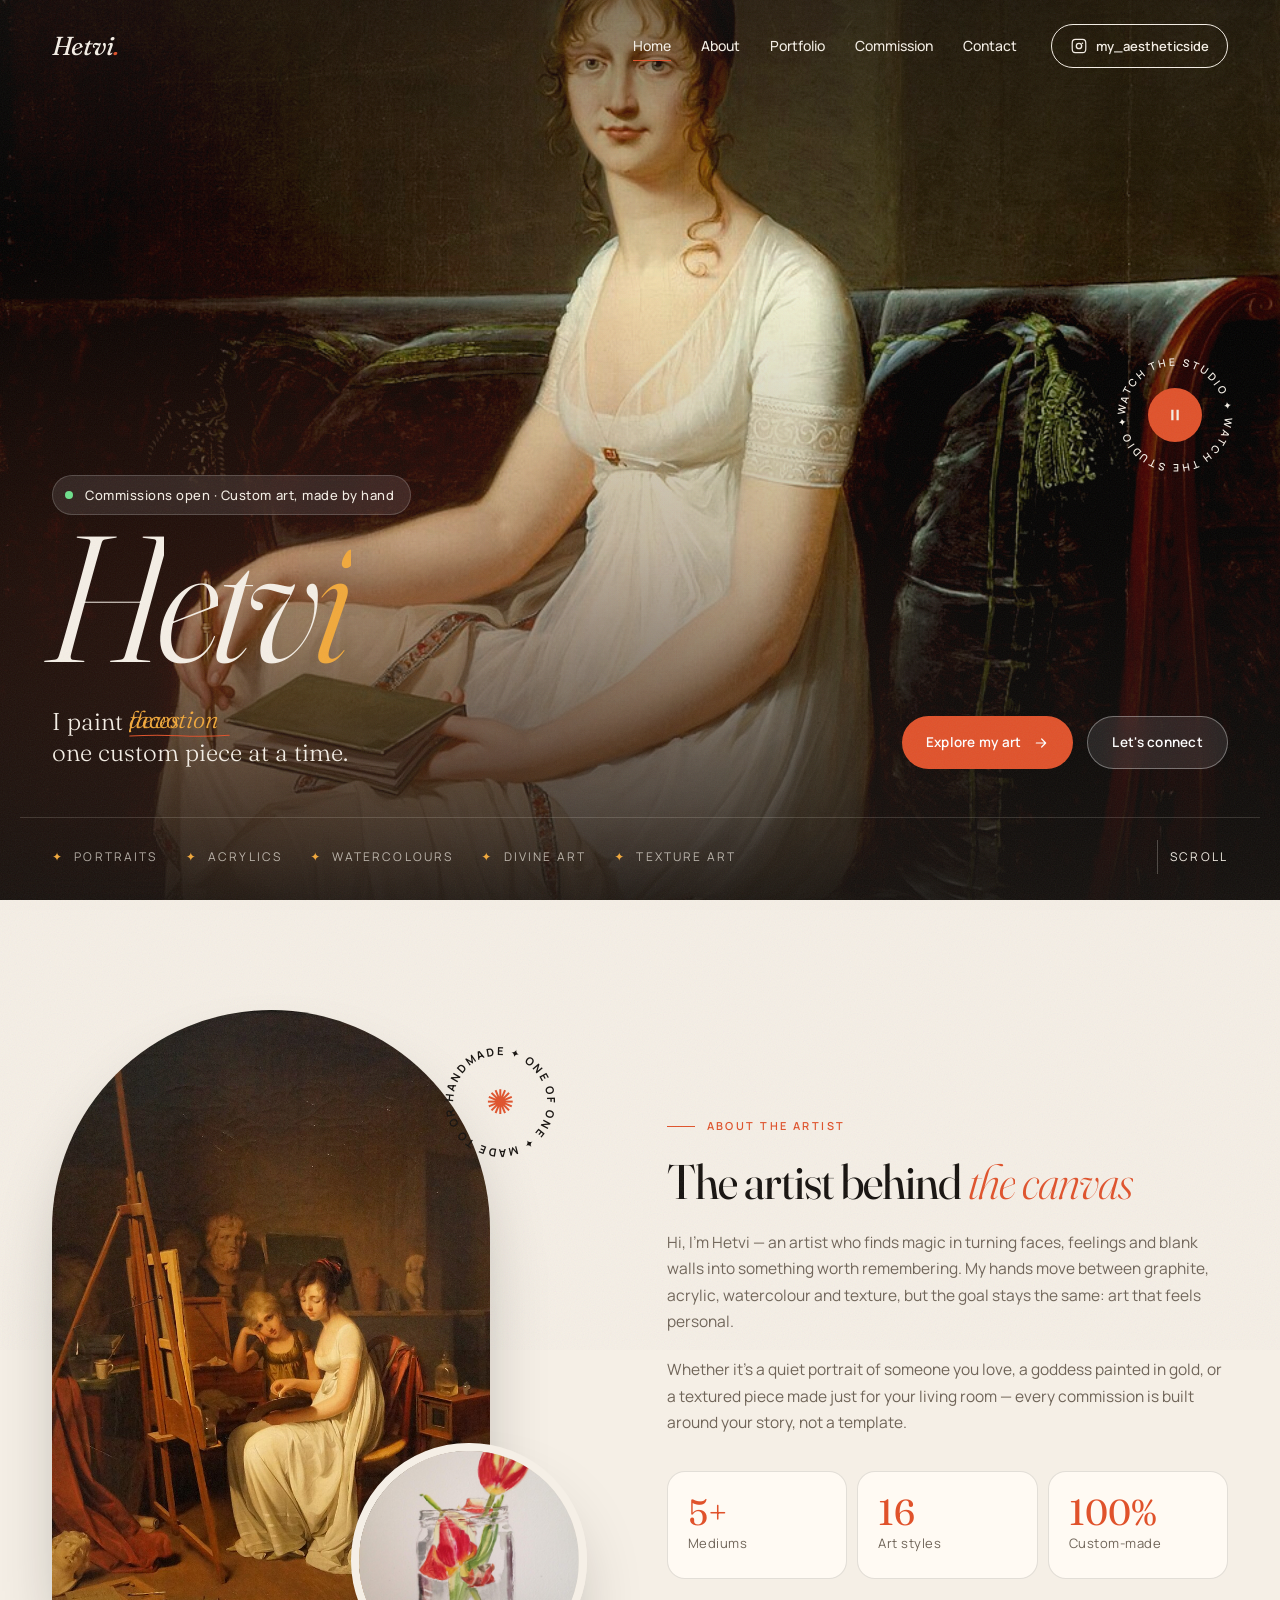
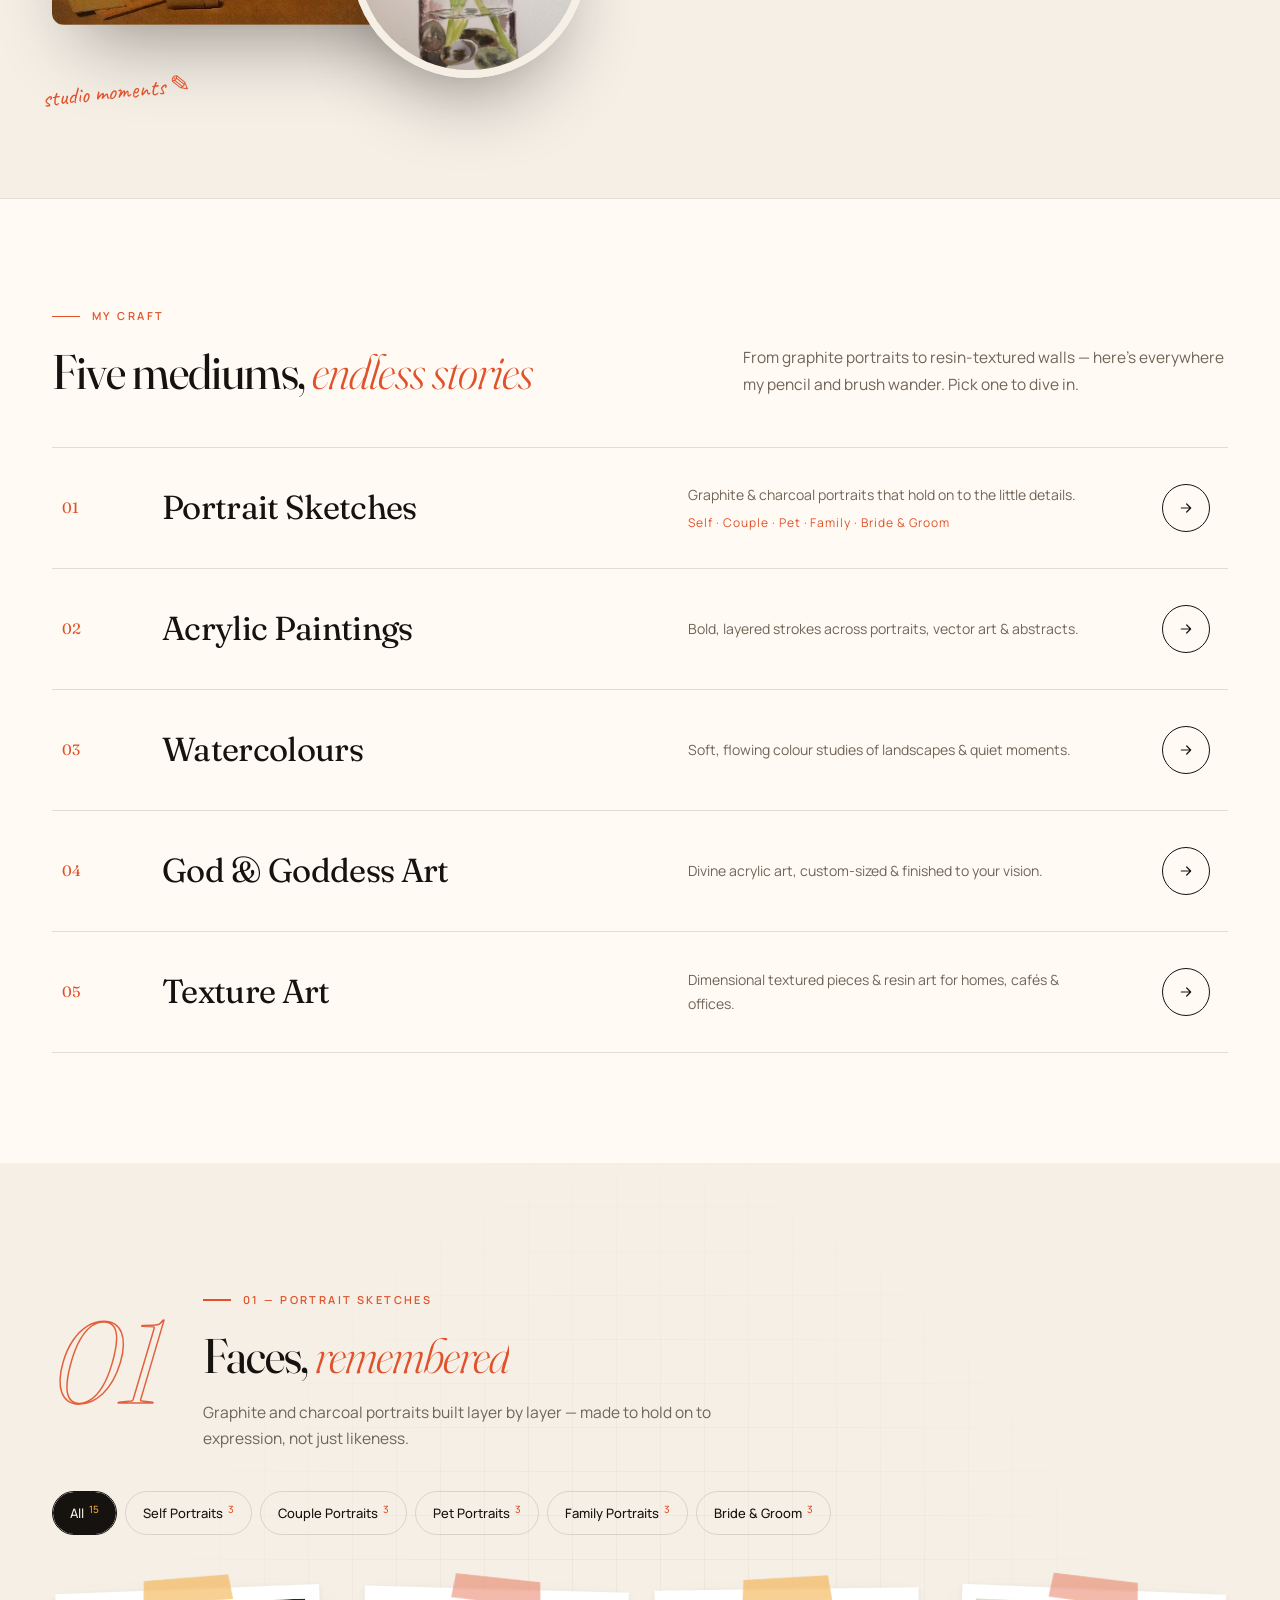
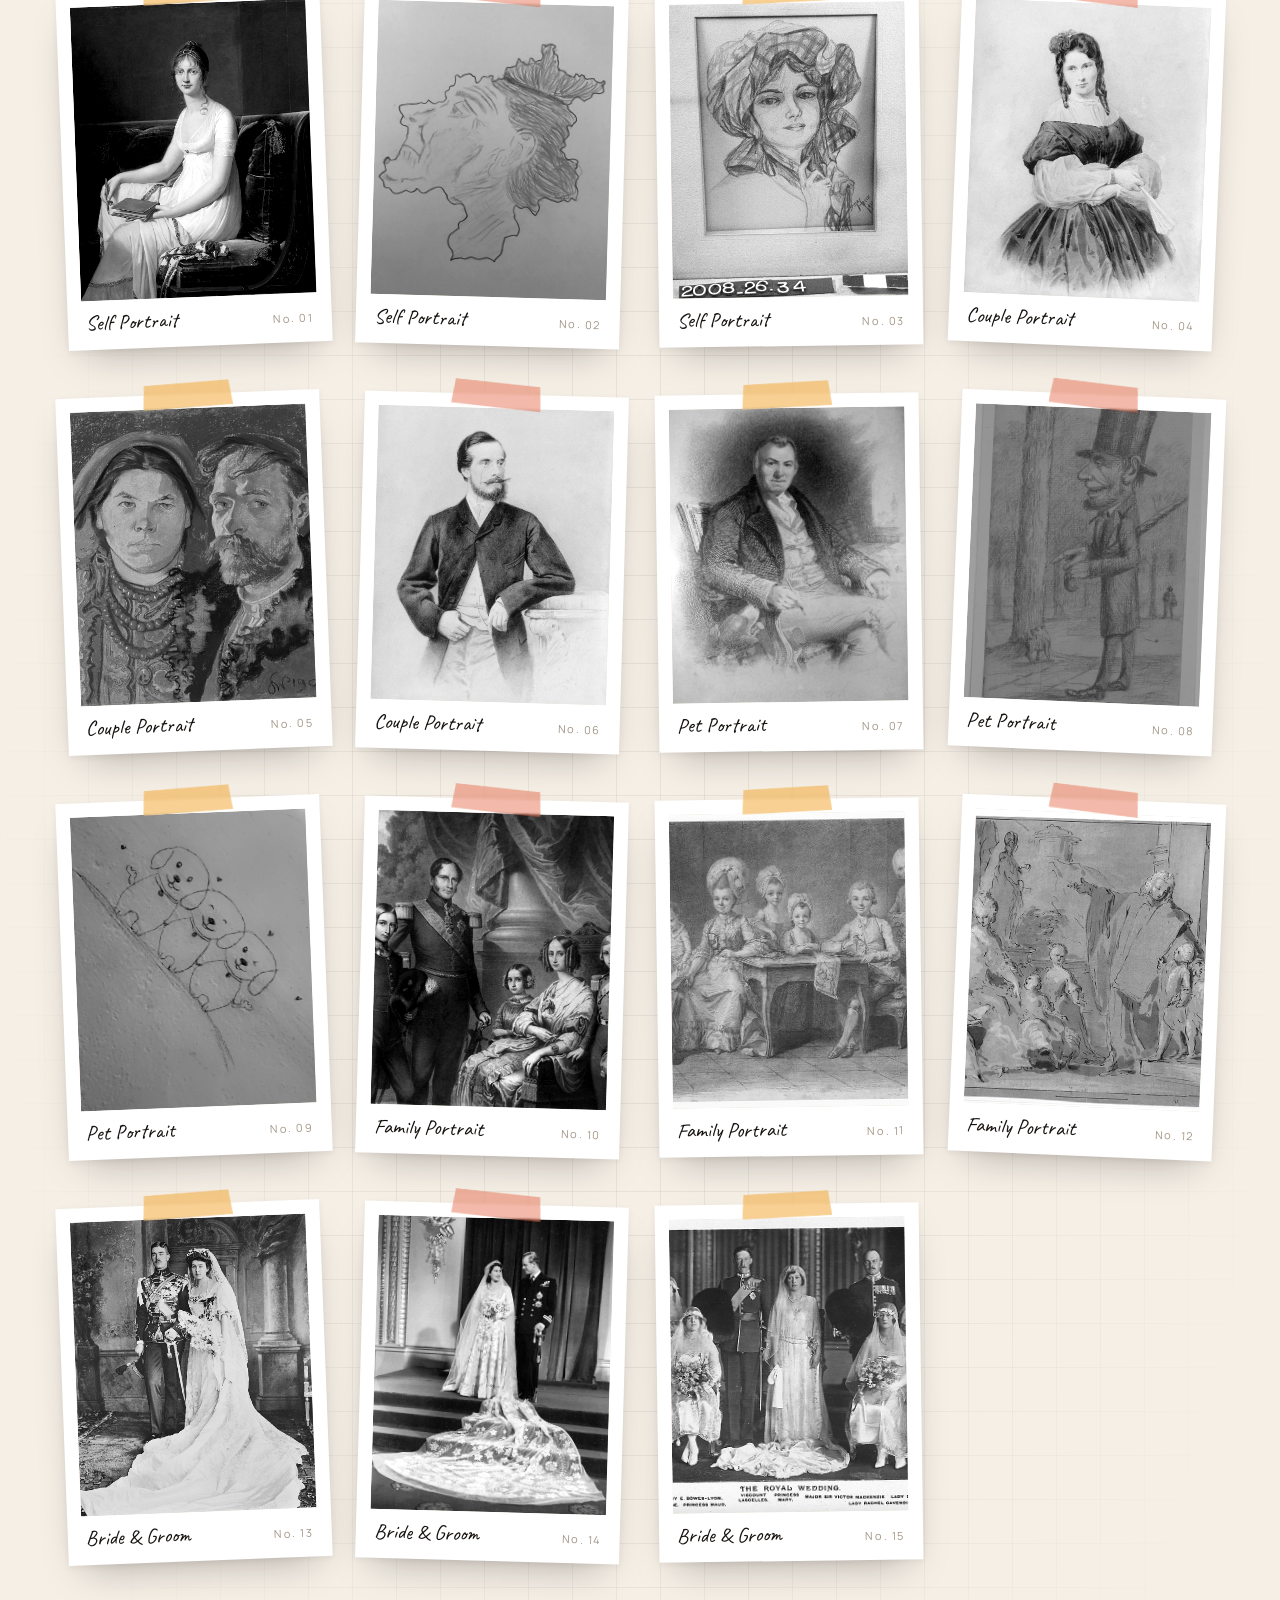
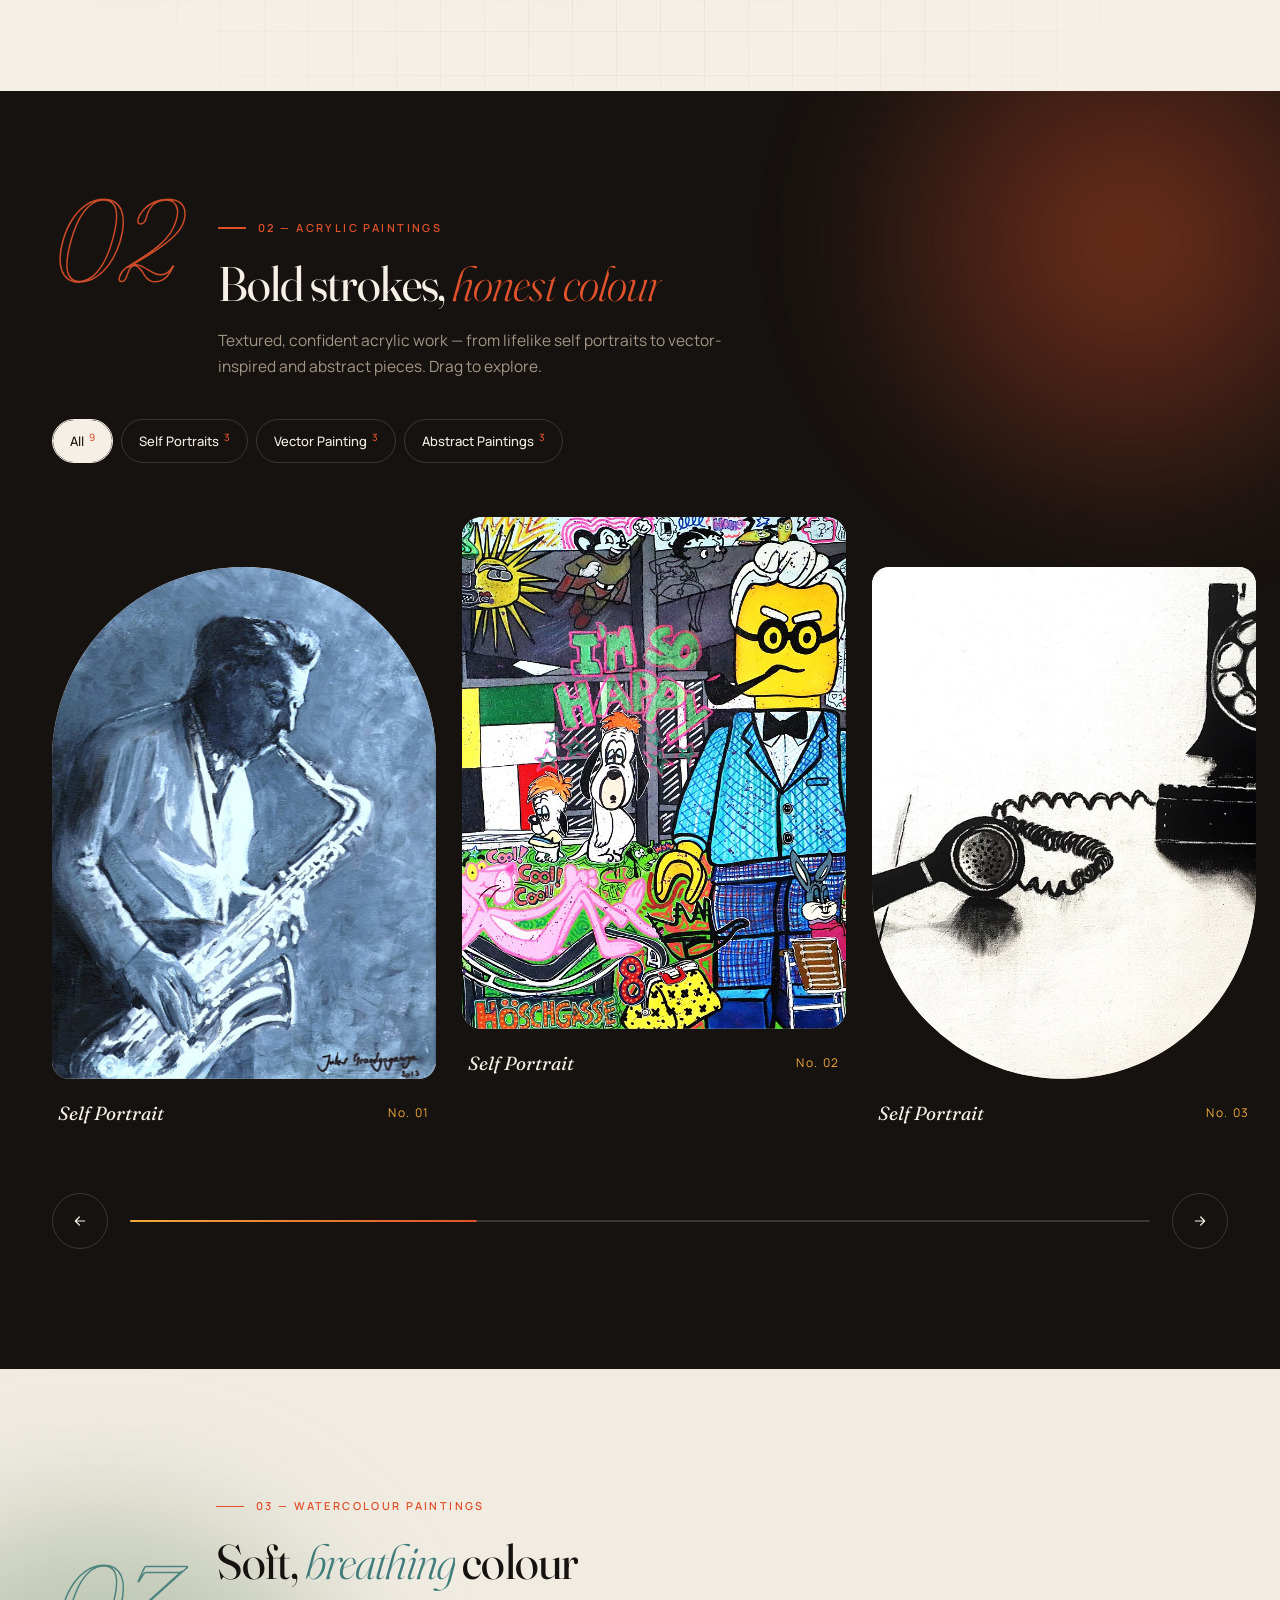
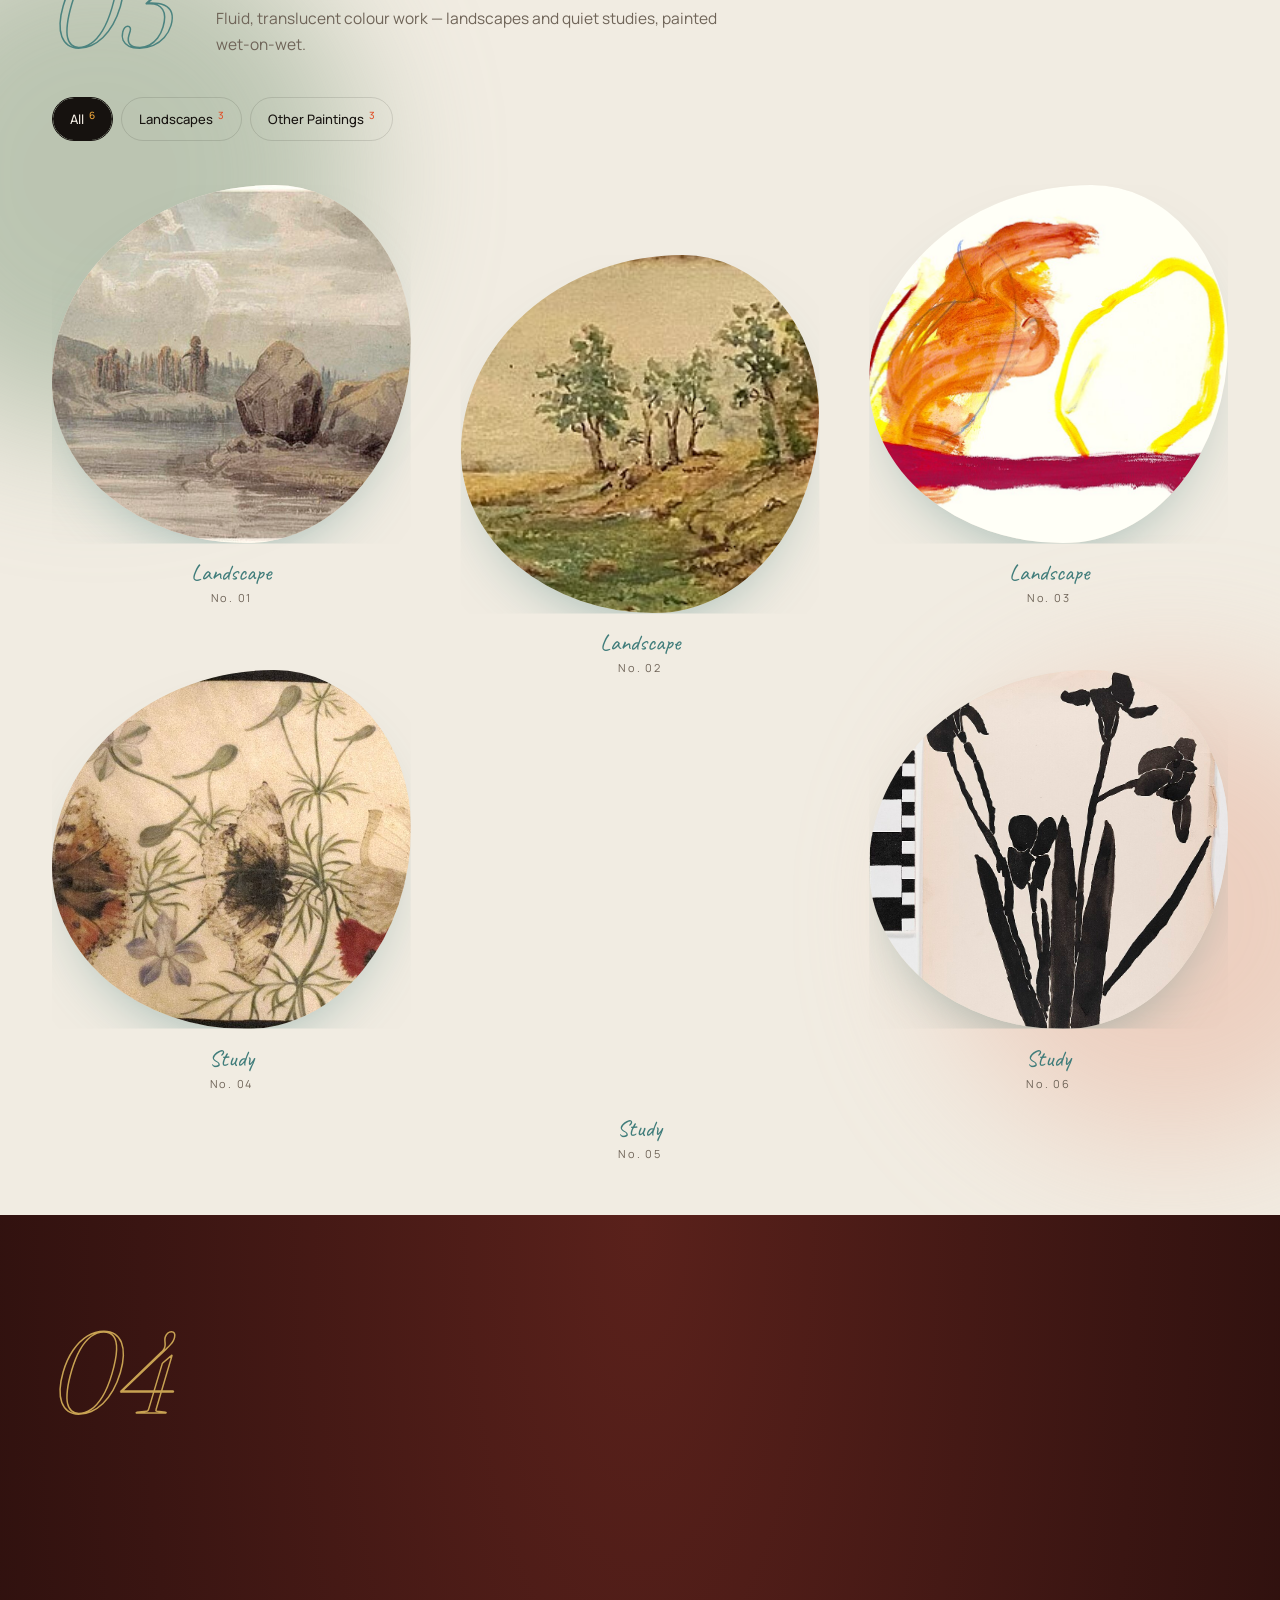
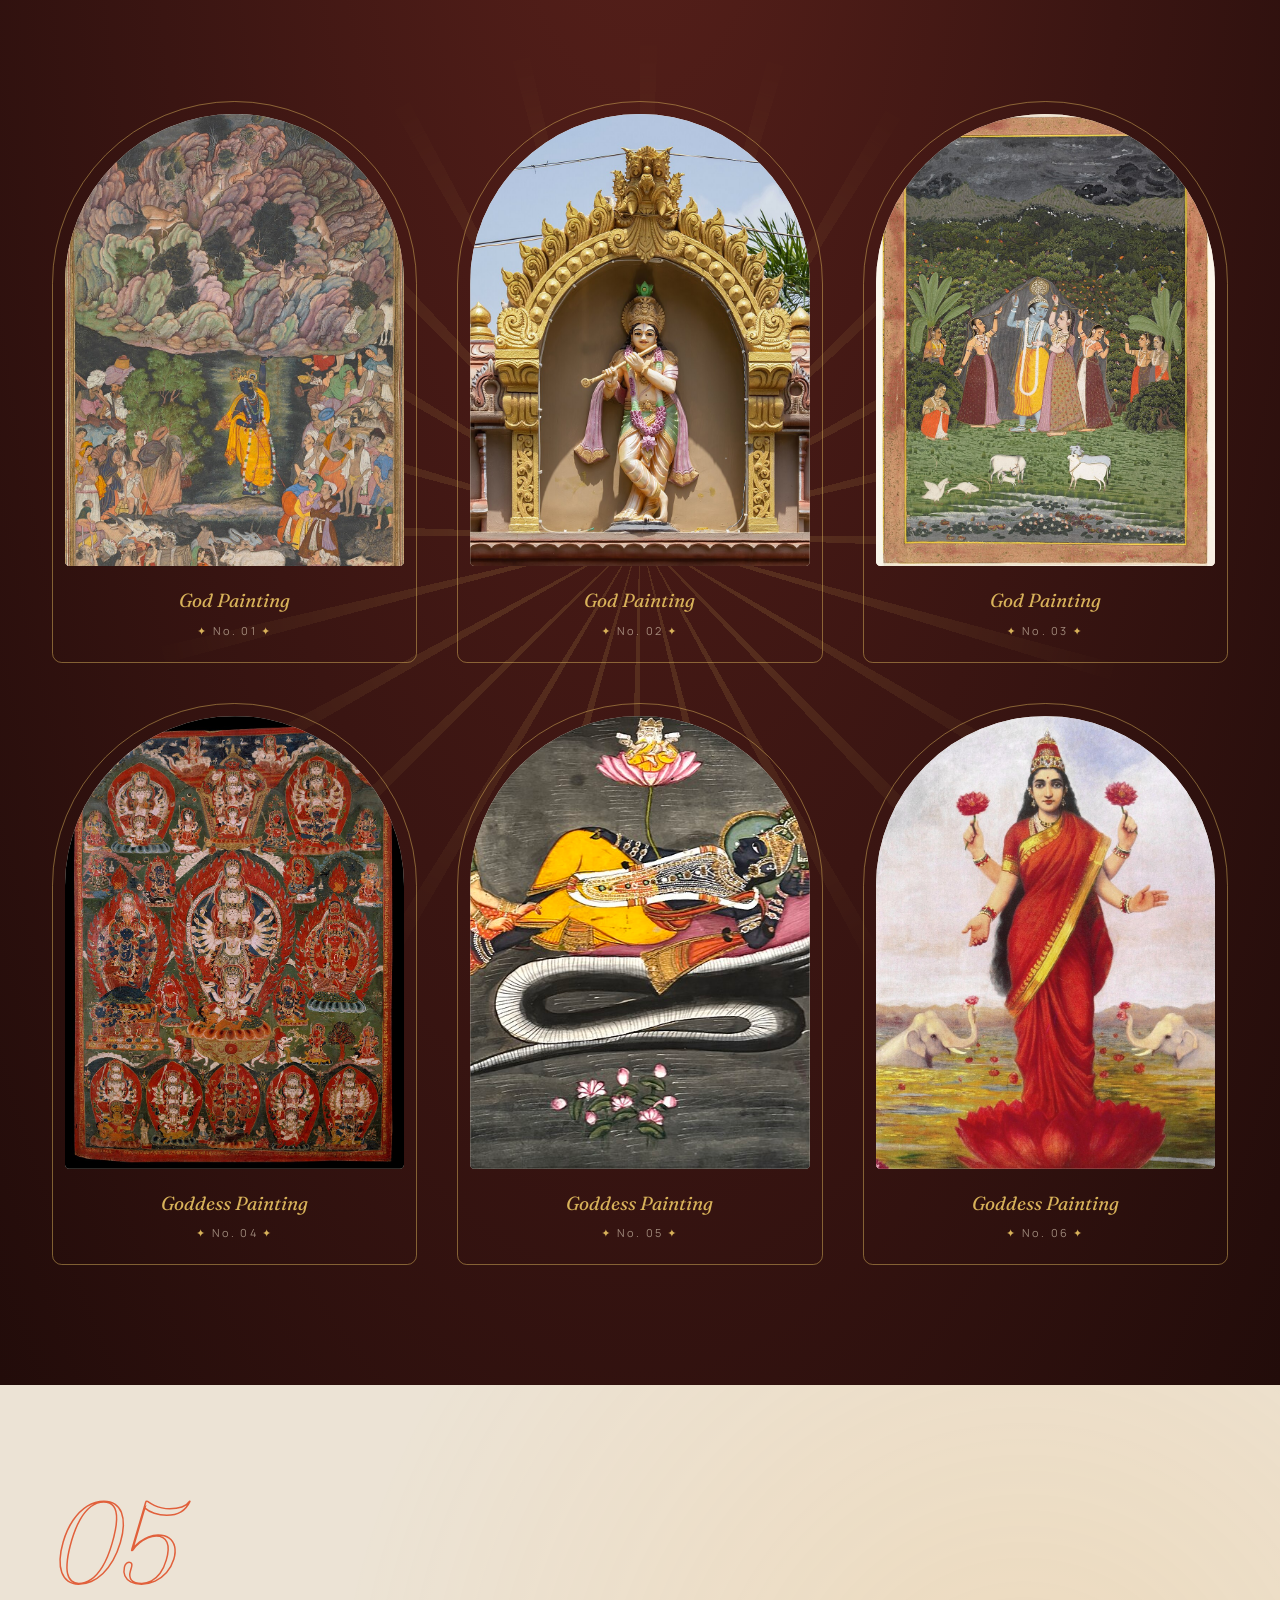
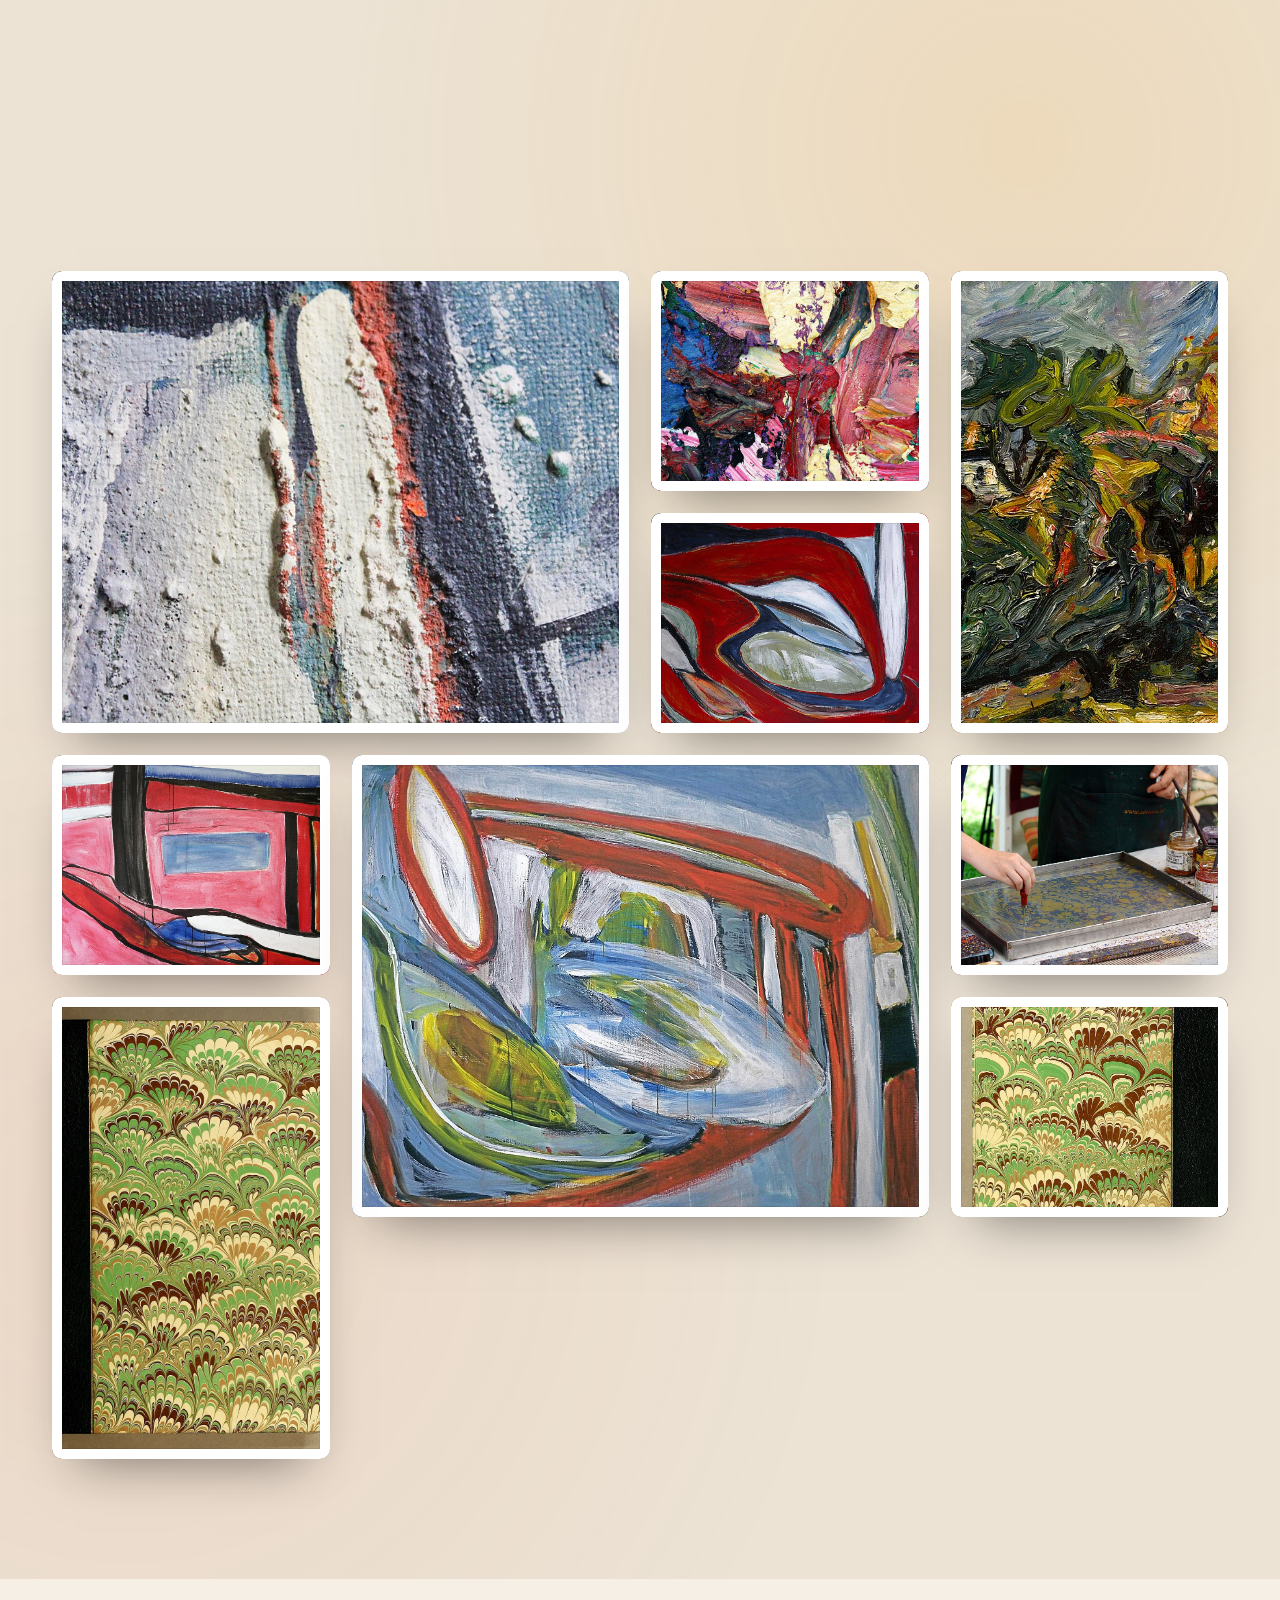
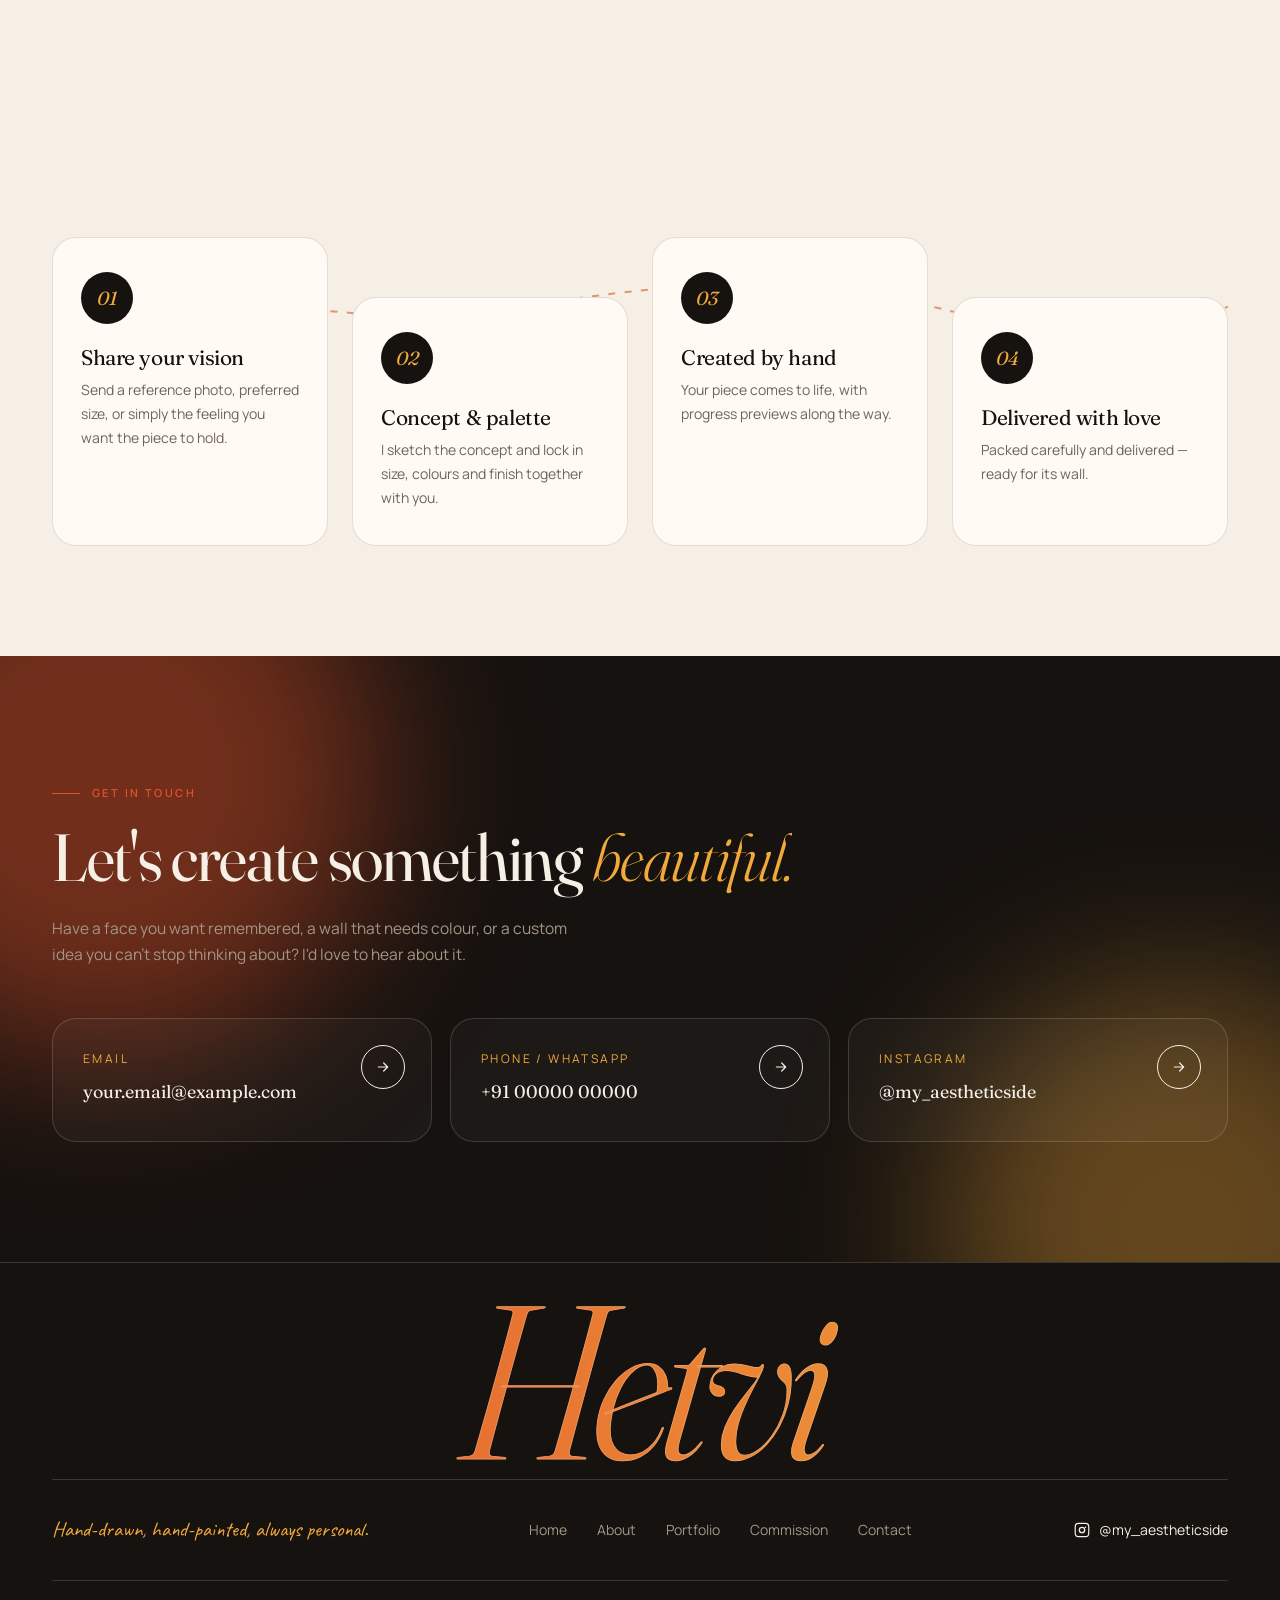
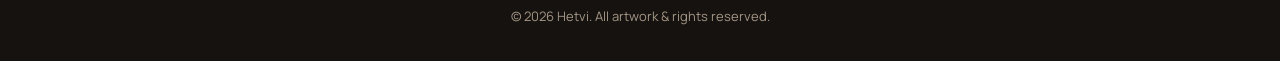
==== commit 68a42dd1: "Redesign portfolio site with video hero and new gallery layouts Replace the previous brown-palette s" ====
--- a/index.html
+++ b/index.html
@@ -3,688 +3,608 @@
 <head>
 <meta charset="UTF-8">
 <meta name="viewport" content="width=device-width, initial-scale=1.0">
-<title>Hetvi | Artist Portfolio</title>
-<meta name="description" content="Hetvi — artist specializing in portrait sketches, acrylic & watercolour paintings, god & goddess art and custom texture art.">
-
-<!-- Google Fonts: Playfair Display (elegant headings) + Jost (clean simple body) -->
+<title>Hetvi — Visual Artist &amp; Portrait Studio</title>
+<meta name="description" content="Hetvi is a visual artist working across portrait sketches, acrylics, watercolours, god &amp; goddess paintings and texture art — every piece made to order.">
+<meta name="theme-color" content="#16120f">
+<link rel="icon" href="data:image/svg+xml,%3Csvg xmlns='http://www.w3.org/2000/svg' viewBox='0 0 100 100'%3E%3Ccircle cx='50' cy='50' r='46' fill='%2316120f'/%3E%3Cpath d='M28 70 Q36 28 72 26' stroke='%23e0522b' stroke-width='8' fill='none' stroke-linecap='round'/%3E%3Ccircle cx='72' cy='26' r='7' fill='%23f2a93b'/%3E%3C/svg%3E">
+
 <link rel="preconnect" href="https://fonts.googleapis.com">
 <link rel="preconnect" href="https://fonts.gstatic.com" crossorigin>
-<link href="https://fonts.googleapis.com/css2?family=Playfair+Display:ital,wght@0,400;0,500;0,600;0,700;1,500&family=Jost:wght@300;400;500;600&display=swap" rel="stylesheet">
-
-<link rel="icon" href="data:image/svg+xml,%3Csvg xmlns='http://www.w3.org/2000/svg' viewBox='0 0 100 100'%3E%3Crect width='100' height='100' rx='16' fill='%23241b1f'/%3E%3Ccircle cx='50' cy='50' r='30' fill='none' stroke='%23e3cca7' stroke-width='5'/%3E%3Ccircle cx='50' cy='50' r='5' fill='%23e3cca7'/%3E%3C/svg%3E">
+<link href="https://fonts.googleapis.com/css2?family=Fraunces:ital,opsz,wght@0,9..144,300..700;1,9..144,300..700&family=Manrope:wght@300;400;500;600;700&family=Caveat:wght@500;700&display=swap" rel="stylesheet">
+
 <link rel="stylesheet" href="css/style.css">
 </head>
-<body>
-
-<!-- ===== NAVBAR ===== -->
-<header class="navbar" id="navbar">
-  <div class="nav-inner">
-    <a href="#home" class="logo">Hetvi<span class="logo-dot">.</span></a>
-
-    <nav class="nav-links" id="navLinks">
-      <a href="#home" class="nav-link">Home</a>
-      <a href="#about" class="nav-link">About</a>
-      <a href="#portfolio" class="nav-link">Portfolio</a>
-      <a href="#commissions" class="nav-link">Commissions</a>
-      <a href="#contact" class="nav-link">Contact</a>
-      <span class="nav-indicator" id="navIndicator"></span>
+<body class="loading">
+
+<div class="grain" aria-hidden="true"></div>
+<div class="scroll-progress" id="scrollProgress" aria-hidden="true"></div>
+
+<div class="preloader" id="preloader">
+  <svg class="preloader-stroke" viewBox="0 0 600 120" aria-hidden="true">
+    <path d="M10 80 C 90 20, 170 110, 250 60 S 420 20, 590 70" />
+  </svg>
+  <span class="preloader-name">Hetvi</span>
+  <span class="preloader-count" id="preloaderCount">0</span>
+</div>
+
+<header class="site-header" id="siteHeader">
+  <div class="container header-inner">
+    <a href="#home" class="logo">Hetvi<span>.</span></a>
+
+    <nav class="main-nav" id="mainNav">
+      <ul>
+        <li><a href="#home" class="nav-link">Home</a></li>
+        <li><a href="#about" class="nav-link">About</a></li>
+        <li class="has-dropdown">
+          <a href="#craft" class="nav-link">Portfolio</a>
+          <ul class="dropdown">
+            <li><a href="#portrait-sketches"><b>01</b> Portrait Sketches</a></li>
+            <li><a href="#acrylic-paintings"><b>02</b> Acrylic Paintings</a></li>
+            <li><a href="#watercolour-paintings"><b>03</b> Watercolour Paintings</a></li>
+            <li><a href="#god-goddess-paintings"><b>04</b> God &amp; Goddess Art</a></li>
+            <li><a href="#texture-art"><b>05</b> Texture Art</a></li>
+          </ul>
+        </li>
+        <li><a href="#commission" class="nav-link">Commission</a></li>
+        <li><a href="#contact" class="nav-link">Contact</a></li>
+      </ul>
+      <a href="https://instagram.com/my_aestheticside" target="_blank" rel="noopener" class="header-cta">
+        <svg viewBox="0 0 24 24" width="18" height="18" aria-hidden="true"><path fill="currentColor" d="M12 2.2c3.2 0 3.6 0 4.85.07 3.25.15 4.77 1.69 4.92 4.92.06 1.25.07 1.6.07 4.81s-.01 3.56-.07 4.81c-.15 3.23-1.66 4.77-4.92 4.92-1.25.06-1.6.07-4.85.07s-3.6-.01-4.85-.07c-3.26-.15-4.77-1.7-4.92-4.92C2.16 15.56 2.15 15.21 2.15 12s.01-3.56.07-4.81c.15-3.23 1.66-4.77 4.92-4.92C8.4 2.2 8.8 2.2 12 2.2Zm0 1.8c-3.15 0-3.5.01-4.74.07-2.27.1-3.33 1.18-3.43 3.43C3.77 8.74 3.76 9.09 3.76 12s.01 3.26.07 4.5c.1 2.25 1.16 3.33 3.43 3.43 1.24.06 1.59.07 4.74.07s3.5-.01 4.74-.07c2.26-.1 3.33-1.17 3.43-3.43.06-1.24.07-1.59.07-4.5s-.01-3.26-.07-4.5c-.1-2.25-1.17-3.33-3.43-3.43C15.5 4.01 15.15 4 12 4Zm0 3.55A4.45 4.45 0 1 1 7.55 12 4.45 4.45 0 0 1 12 7.55Zm0 1.8a2.65 2.65 0 1 0 2.65 2.65A2.65 2.65 0 0 0 12 9.35Zm4.65-2a1.04 1.04 0 1 1-1.04 1.04 1.04 1.04 0 0 1 1.04-1.04Z"/></svg><span>my_aestheticside</span>
+      </a>
     </nav>
 
-    <div class="nav-right">
-      <a class="nav-social" href="https://instagram.com/myaestheticside" target="_blank" rel="noopener" aria-label="Instagram">
-        <svg viewBox="0 0 24 24" width="20" height="20" fill="none" stroke="currentColor" stroke-width="1.6"><rect x="2.5" y="2.5" width="19" height="19" rx="5"/><circle cx="12" cy="12" r="4.2"/><circle cx="17.2" cy="6.8" r="1.1" fill="currentColor" stroke="none"/></svg>
-      </a>
-      <button class="hamburger" id="hamburger" aria-label="Toggle menu" aria-expanded="false">
-        <span></span><span></span><span></span>
-      </button>
-    </div>
+    <button class="nav-toggle" id="navToggle" aria-label="Toggle menu"><span></span><span></span></button>
   </div>
 </header>
 
-<!-- ===== HERO ===== -->
-<section class="hero" id="home">
-  <div class="hero-noise"></div>
-  <div class="deco" aria-hidden="true">
-    <span class="ring ring-1 pale" data-parallax="0.08"></span>
-    <span class="ring ring-2 pale thin" data-parallax="-0.05"></span>
-    <span class="ring ring-3 pale thin" data-parallax="0.05"></span>
-    <span class="blob blob-hero" data-parallax="-0.03"></span>
-  </div>
-  <div class="hero-inner">
-    <div class="hero-text" data-reveal>
-      <p class="eyebrow">Artist &amp; Illustrator</p>
-      <h1 class="hero-title">Hetvi</h1>
-      <div class="hero-rule"></div>
-      <p class="hero-tagline">Feeling first. Form follows.</p>
-      <p class="hero-desc">Hetvi's studio is a place for patient looking. Portraiture, dimensional work and commissions share the same beginning: a willingness to stay with the material until it says something true.</p>
-      <p class="hero-signature">Hetvi<span> — Fine Art &amp; Illustration</span></p>
-      <div class="hero-cta">
-        <a href="#portfolio" class="btn btn-primary">Explore My Art</a>
-        <a href="#contact" class="btn btn-outline">Get in Touch</a>
-      </div>
-    </div>
-
-    <div class="hero-art" data-reveal>
-      <div class="hero-art-frame">
-        <!-- Placeholder abstract study — swap for a photo of your work or process later -->
-        <svg viewBox="0 0 480 600" class="hero-art-svg" preserveAspectRatio="xMidYMid slice" aria-hidden="true">
-          <rect width="480" height="600" fill="#efe3d3"/>
-          <circle cx="150" cy="170" r="150" fill="#4f3a29" opacity="0.92"/>
-          <circle cx="335" cy="130" r="95" fill="#c3a67c" opacity="0.65" style="mix-blend-mode:multiply"/>
-          <circle cx="120" cy="430" r="135" fill="#a85c3f" opacity="0.55" style="mix-blend-mode:multiply"/>
-          <circle cx="350" cy="450" r="105" fill="#2c2015" opacity="0.16"/>
-          <path d="M30,300 Q240,255 450,315" stroke="#2c2015" stroke-width="3" fill="none" opacity="0.28" stroke-linecap="round"/>
-          <path d="M50,505 Q250,565 430,485" stroke="#efe3d3" stroke-width="3" fill="none" opacity="0.55" stroke-linecap="round"/>
-        </svg>
-      </div>
-      <div class="seal" aria-hidden="true">
-        <svg viewBox="0 0 120 120" class="seal-spin">
-          <defs><path id="sealPath" d="M60,60 m-46,0 a46,46 0 1,1 92,0 a46,46 0 1,1 -92,0"/></defs>
-          <circle cx="60" cy="60" r="35" fill="none" stroke="currentColor" stroke-width="0.75"/>
-          <text font-size="8.6" letter-spacing="2.5" fill="currentColor">
-            <textPath href="#sealPath">HAND PAINTED &#8226; MADE WITH SOUL &#8226; </textPath>
-          </text>
-        </svg>
-        <span class="seal-center">&#10022;</span>
-      </div>
-    </div>
-  </div>
-  <a href="#about" class="scroll-cue" aria-label="Scroll down"><span></span></a>
-</section>
-
-<!-- ===== PHILOSOPHY ===== -->
-<section class="philosophy" id="philosophy">
-  <div class="section-inner">
-    <div class="phil-grid">
-      <div class="phil-item" data-reveal>
-        <span class="phil-num">01</span>
-        <h3>Intimacy</h3>
-        <p>Small gestures, close attention.</p>
-      </div>
-      <div class="phil-item" data-reveal>
-        <span class="phil-num">02</span>
-        <h3>Tactility</h3>
-        <p>Surfaces made to be felt.</p>
-      </div>
-      <div class="phil-item" data-reveal>
-        <span class="phil-num">03</span>
-        <h3>Restraint</h3>
-        <p>Nothing added without reason.</p>
-      </div>
-    </div>
-  </div>
-</section>
-
-<!-- ===== ABOUT ===== -->
-<section class="about" id="about">
-  <div class="deco" aria-hidden="true">
-    <span class="ring ring-1" data-parallax="0.06"></span>
-    <span class="blob blob-1" data-parallax="-0.04"></span>
-  </div>
-  <div class="section-inner about-grid">
-    <div class="about-visual" data-reveal>
-      <div class="about-frame">
-        <img src="https://picsum.photos/seed/hetvi-about/700/860" alt="Hetvi at work" class="art-tint">
-      </div>
-    </div>
-    <div class="about-content" data-reveal>
-      <span class="watermark">About</span>
-      <div class="ornament"><span></span><i>&#10022;</i><span></span></div>
-      <p class="section-label">About the Artist</p>
-      <h2 class="section-title">Colour, patience &amp; a little bit of soul.</h2>
-      <p class="about-text">
-        Hi, I'm Hetvi. My studio is a place for patient looking — small gestures, close attention, nothing added
-        without reason. From delicate graphite portrait sketches to bold acrylic textures and devotional god &amp;
-        goddess art, every piece begins with a story and stays with the material until it says something true.
-        <em>(Update this bio anytime.)</em>
-      </p>
-      <ul class="skills-list">
-        <li><span class="skill-icon"><svg viewBox="0 0 24 24" fill="none" stroke="currentColor" stroke-width="1.6" stroke-linecap="round" stroke-linejoin="round"><path d="M14.5 3.5l6 6L8 22H2v-6L14.5 3.5z"/><path d="M13 5l6 6"/></svg></span>Portrait Sketches</li>
-        <li><span class="skill-icon"><svg viewBox="0 0 24 24" fill="none" stroke="currentColor" stroke-width="1.6" stroke-linecap="round" stroke-linejoin="round"><path d="M12 3a9 9 0 1 0 0 18c1.4 0 2-.9 2-1.8 0-.5-.2-.9-.4-1.3-.2-.4-.4-.8-.4-1.3 0-1 .8-1.6 1.8-1.6H17a4 4 0 0 0 4-4c0-4.4-4-8-9-8z"/><circle cx="7.5" cy="10.5" r="1" fill="currentColor" stroke="none"/><circle cx="11" cy="7.2" r="1" fill="currentColor" stroke="none"/><circle cx="15.5" cy="8.3" r="1" fill="currentColor" stroke="none"/></svg></span>Acrylic Paintings</li>
-        <li><span class="skill-icon"><svg viewBox="0 0 24 24" fill="none" stroke="currentColor" stroke-width="1.6" stroke-linecap="round" stroke-linejoin="round"><path d="M12 2.5S5.5 10 5.5 15a6.5 6.5 0 0 0 13 0C18.5 10 12 2.5 12 2.5z"/></svg></span>Watercolour Paintings</li>
-        <li><span class="skill-icon"><svg viewBox="0 0 24 24" fill="none" stroke="currentColor" stroke-width="1.5" stroke-linecap="round" stroke-linejoin="round"><path d="M12 14V4"/><path d="M12 14c3-1 4-4 4-7-3 0-5 2-6 4"/><path d="M12 14c-3-1-4-4-4-7 3 0 5 2 6 4"/><path d="M4 20c2-3 5-4 8-4s6 1 8 4"/><path d="M9 20c0-2.5 1.5-4 3-4s3 1.5 3 4"/></svg></span>God &amp; Goddess Paintings</li>
-        <li><span class="skill-icon"><svg viewBox="0 0 24 24" fill="none" stroke="currentColor" stroke-width="1.6" stroke-linecap="round" stroke-linejoin="round"><path d="M12 3l9 5-9 5-9-5 9-5z"/><path d="M3 13l9 5 9-5"/></svg></span>Texture &amp; Resin Art</li>
-      </ul>
-    </div>
-  </div>
-</section>
-
-<!-- ===== PORTFOLIO ===== -->
-<section class="portfolio" id="portfolio">
-  <div class="deco" aria-hidden="true">
-    <span class="ring ring-1 thin" data-parallax="0.05"></span>
-    <span class="ring ring-2" data-parallax="-0.06"></span>
-  </div>
-  <div class="section-inner">
-    <span class="watermark center">Portfolio</span>
-    <div class="ornament center"><span></span><i>&#10022;</i><span></span></div>
-    <p class="section-label center">Styles &amp; Offerings</p>
-    <h2 class="section-title center">Portfolio</h2>
-    <p class="section-sub center">Made for the feeling of a place. From keepsake portraits to tactile statement pieces, every work begins with a story and ends with a sense of belonging.</p>
-
-    <div class="tabs" id="tabs" role="tablist">
-      <button class="tab active" data-target="panel-portrait" role="tab" aria-selected="true">Portrait Sketches</button>
-      <button class="tab" data-target="panel-acrylic" role="tab" aria-selected="false">Acrylic Paintings</button>
-      <button class="tab" data-target="panel-watercolour" role="tab" aria-selected="false">Watercolour Paintings</button>
-      <button class="tab" data-target="panel-godgoddess" role="tab" aria-selected="false">God &amp; Goddess Art</button>
-      <button class="tab" data-target="panel-texture" role="tab" aria-selected="false">Texture Art</button>
-    </div>
-    <div class="rail" aria-hidden="true"></div>
-
-    <!-- PORTRAIT SKETCHES -->
-    <div class="panel active" id="panel-portrait" data-reveal>
-      <div class="fan-stage">
-        <div class="fan-track" data-track>
-            <div class="fan-card" tabindex="0">
-              <img data-full="https://picsum.photos/seed/portrait-self-1/900/1100" src="https://picsum.photos/seed/portrait-self-1/420/520" alt="Self portrait sketch">
-              <span class="fan-caption">Self Portraits</span>
-              <span class="fan-tag">Self Portraits</span>
-            </div>
-            <div class="fan-card" tabindex="0">
-              <img data-full="https://picsum.photos/seed/portrait-self-2/900/1100" src="https://picsum.photos/seed/portrait-self-2/420/520" alt="Self portrait sketch">
-              <span class="fan-caption">Self Portraits</span>
-              <span class="fan-tag">Self Portraits</span>
-            </div>
-            <div class="fan-card" tabindex="0">
-              <img data-full="https://picsum.photos/seed/portrait-self-3/900/1100" src="https://picsum.photos/seed/portrait-self-3/420/520" alt="Self portrait sketch">
-              <span class="fan-caption">Self Portraits</span>
-              <span class="fan-tag">Self Portraits</span>
-            </div>
-            <div class="fan-card" tabindex="0">
-              <img data-full="https://picsum.photos/seed/portrait-self-4/900/1100" src="https://picsum.photos/seed/portrait-self-4/420/520" alt="Self portrait sketch">
-              <span class="fan-caption">Self Portraits</span>
-              <span class="fan-tag">Self Portraits</span>
-            </div>
-            <div class="fan-card" tabindex="0">
-              <img data-full="https://picsum.photos/seed/portrait-self-5/900/1100" src="https://picsum.photos/seed/portrait-self-5/420/520" alt="Self portrait sketch">
-              <span class="fan-caption">Self Portraits</span>
-              <span class="fan-tag">Self Portraits</span>
-            </div>
-            <div class="fan-card" tabindex="0">
-              <img data-full="https://picsum.photos/seed/portrait-couple-1/900/1100" src="https://picsum.photos/seed/portrait-couple-1/420/520" alt="Couple portrait sketch">
-              <span class="fan-caption">Couple Portraits</span>
-              <span class="fan-tag">Couple Portraits</span>
-            </div>
-            <div class="fan-card" tabindex="0">
-              <img data-full="https://picsum.photos/seed/portrait-couple-2/900/1100" src="https://picsum.photos/seed/portrait-couple-2/420/520" alt="Couple portrait sketch">
-              <span class="fan-caption">Couple Portraits</span>
-              <span class="fan-tag">Couple Portraits</span>
-            </div>
-            <div class="fan-card" tabindex="0">
-              <img data-full="https://picsum.photos/seed/portrait-couple-3/900/1100" src="https://picsum.photos/seed/portrait-couple-3/420/520" alt="Couple portrait sketch">
-              <span class="fan-caption">Couple Portraits</span>
-              <span class="fan-tag">Couple Portraits</span>
-            </div>
-            <div class="fan-card" tabindex="0">
-              <img data-full="https://picsum.photos/seed/portrait-couple-4/900/1100" src="https://picsum.photos/seed/portrait-couple-4/420/520" alt="Couple portrait sketch">
-              <span class="fan-caption">Couple Portraits</span>
-              <span class="fan-tag">Couple Portraits</span>
-            </div>
-            <div class="fan-card" tabindex="0">
-              <img data-full="https://picsum.photos/seed/portrait-couple-5/900/1100" src="https://picsum.photos/seed/portrait-couple-5/420/520" alt="Couple portrait sketch">
-              <span class="fan-caption">Couple Portraits</span>
-              <span class="fan-tag">Couple Portraits</span>
-            </div>
-            <div class="fan-card" tabindex="0">
-              <img data-full="https://picsum.photos/seed/portrait-pet-1/900/1100" src="https://picsum.photos/seed/portrait-pet-1/420/520" alt="Pet portrait sketch">
-              <span class="fan-caption">Pet Portraits</span>
-              <span class="fan-tag">Pet Portraits</span>
-            </div>
-            <div class="fan-card" tabindex="0">
-              <img data-full="https://picsum.photos/seed/portrait-pet-2/900/1100" src="https://picsum.photos/seed/portrait-pet-2/420/520" alt="Pet portrait sketch">
-              <span class="fan-caption">Pet Portraits</span>
-              <span class="fan-tag">Pet Portraits</span>
-            </div>
-            <div class="fan-card" tabindex="0">
-              <img data-full="https://picsum.photos/seed/portrait-pet-3/900/1100" src="https://picsum.photos/seed/portrait-pet-3/420/520" alt="Pet portrait sketch">
-              <span class="fan-caption">Pet Portraits</span>
-              <span class="fan-tag">Pet Portraits</span>
-            </div>
-            <div class="fan-card" tabindex="0">
-              <img data-full="https://picsum.photos/seed/portrait-pet-4/900/1100" src="https://picsum.photos/seed/portrait-pet-4/420/520" alt="Pet portrait sketch">
-              <span class="fan-caption">Pet Portraits</span>
-              <span class="fan-tag">Pet Portraits</span>
-            </div>
-            <div class="fan-card" tabindex="0">
-              <img data-full="https://picsum.photos/seed/portrait-pet-5/900/1100" src="https://picsum.photos/seed/portrait-pet-5/420/520" alt="Pet portrait sketch">
-              <span class="fan-caption">Pet Portraits</span>
-              <span class="fan-tag">Pet Portraits</span>
-            </div>
-            <div class="fan-card" tabindex="0">
-              <img data-full="https://picsum.photos/seed/portrait-family-1/900/1100" src="https://picsum.photos/seed/portrait-family-1/420/520" alt="Family portrait sketch">
-              <span class="fan-caption">Family Portraits</span>
-              <span class="fan-tag">Family Portraits</span>
-            </div>
-            <div class="fan-card" tabindex="0">
-              <img data-full="https://picsum.photos/seed/portrait-family-2/900/1100" src="https://picsum.photos/seed/portrait-family-2/420/520" alt="Family portrait sketch">
-              <span class="fan-caption">Family Portraits</span>
-              <span class="fan-tag">Family Portraits</span>
-            </div>
-            <div class="fan-card" tabindex="0">
-              <img data-full="https://picsum.photos/seed/portrait-family-3/900/1100" src="https://picsum.photos/seed/portrait-family-3/420/520" alt="Family portrait sketch">
-              <span class="fan-caption">Family Portraits</span>
-              <span class="fan-tag">Family Portraits</span>
-            </div>
-            <div class="fan-card" tabindex="0">
-              <img data-full="https://picsum.photos/seed/portrait-family-4/900/1100" src="https://picsum.photos/seed/portrait-family-4/420/520" alt="Family portrait sketch">
-              <span class="fan-caption">Family Portraits</span>
-              <span class="fan-tag">Family Portraits</span>
-            </div>
-            <div class="fan-card" tabindex="0">
-              <img data-full="https://picsum.photos/seed/portrait-family-5/900/1100" src="https://picsum.photos/seed/portrait-family-5/420/520" alt="Family portrait sketch">
-              <span class="fan-caption">Family Portraits</span>
-              <span class="fan-tag">Family Portraits</span>
-            </div>
-            <div class="fan-card" tabindex="0">
-              <img data-full="https://picsum.photos/seed/portrait-bridegroom-1/900/1100" src="https://picsum.photos/seed/portrait-bridegroom-1/420/520" alt="Bride and groom portrait sketch">
-              <span class="fan-caption">Bride &amp; Groom Portraits</span>
-              <span class="fan-tag">Bride &amp; Groom Portraits</span>
-            </div>
-            <div class="fan-card" tabindex="0">
-              <img data-full="https://picsum.photos/seed/portrait-bridegroom-2/900/1100" src="https://picsum.photos/seed/portrait-bridegroom-2/420/520" alt="Bride and groom portrait sketch">
-              <span class="fan-caption">Bride &amp; Groom Portraits</span>
-              <span class="fan-tag">Bride &amp; Groom Portraits</span>
-            </div>
-            <div class="fan-card" tabindex="0">
-              <img data-full="https://picsum.photos/seed/portrait-bridegroom-3/900/1100" src="https://picsum.photos/seed/portrait-bridegroom-3/420/520" alt="Bride and groom portrait sketch">
-              <span class="fan-caption">Bride &amp; Groom Portraits</span>
-              <span class="fan-tag">Bride &amp; Groom Portraits</span>
-            </div>
-            <div class="fan-card" tabindex="0">
-              <img data-full="https://picsum.photos/seed/portrait-bridegroom-4/900/1100" src="https://picsum.photos/seed/portrait-bridegroom-4/420/520" alt="Bride and groom portrait sketch">
-              <span class="fan-caption">Bride &amp; Groom Portraits</span>
-              <span class="fan-tag">Bride &amp; Groom Portraits</span>
-            </div>
-            <div class="fan-card" tabindex="0">
-              <img data-full="https://picsum.photos/seed/portrait-bridegroom-5/900/1100" src="https://picsum.photos/seed/portrait-bridegroom-5/420/520" alt="Bride and groom portrait sketch">
-              <span class="fan-caption">Bride &amp; Groom Portraits</span>
-              <span class="fan-tag">Bride &amp; Groom Portraits</span>
-            </div>
-        </div>
-        <div class="fan-controls">
-          <button class="fan-btn fan-prev" type="button" aria-label="Previous artwork">&#8592;</button>
-          <button class="fan-btn fan-next" type="button" aria-label="Next artwork">&#8594;</button>
-        </div>
-      </div>
-    </div>
-
-    <!-- ACRYLIC PAINTINGS -->
-    <div class="panel" id="panel-acrylic" data-reveal>
-      <div class="fan-stage">
-        <div class="fan-track" data-track>
-            <div class="fan-card" tabindex="0">
-              <img data-full="https://picsum.photos/seed/acrylic-self-1/900/1100" src="https://picsum.photos/seed/acrylic-self-1/420/520" alt="Acrylic self portrait">
-              <span class="fan-caption">Self Portraits</span>
-              <span class="fan-tag">Self Portraits</span>
-            </div>
-            <div class="fan-card" tabindex="0">
-              <img data-full="https://picsum.photos/seed/acrylic-self-2/900/1100" src="https://picsum.photos/seed/acrylic-self-2/420/520" alt="Acrylic self portrait">
-              <span class="fan-caption">Self Portraits</span>
-              <span class="fan-tag">Self Portraits</span>
-            </div>
-            <div class="fan-card" tabindex="0">
-              <img data-full="https://picsum.photos/seed/acrylic-self-3/900/1100" src="https://picsum.photos/seed/acrylic-self-3/420/520" alt="Acrylic self portrait">
-              <span class="fan-caption">Self Portraits</span>
-              <span class="fan-tag">Self Portraits</span>
-            </div>
-            <div class="fan-card" tabindex="0">
-              <img data-full="https://picsum.photos/seed/acrylic-self-4/900/1100" src="https://picsum.photos/seed/acrylic-self-4/420/520" alt="Acrylic self portrait">
-              <span class="fan-caption">Self Portraits</span>
-              <span class="fan-tag">Self Portraits</span>
-            </div>
-            <div class="fan-card" tabindex="0">
-              <img data-full="https://picsum.photos/seed/acrylic-self-5/900/1100" src="https://picsum.photos/seed/acrylic-self-5/420/520" alt="Acrylic self portrait">
-              <span class="fan-caption">Self Portraits</span>
-              <span class="fan-tag">Self Portraits</span>
-            </div>
-            <div class="fan-card" tabindex="0">
-              <img data-full="https://picsum.photos/seed/acrylic-vector-1/900/1100" src="https://picsum.photos/seed/acrylic-vector-1/420/520" alt="Vector style painting">
-              <span class="fan-caption">Vector Painting</span>
-              <span class="fan-tag">Vector Painting</span>
-            </div>
-            <div class="fan-card" tabindex="0">
-              <img data-full="https://picsum.photos/seed/acrylic-vector-2/900/1100" src="https://picsum.photos/seed/acrylic-vector-2/420/520" alt="Vector style painting">
-              <span class="fan-caption">Vector Painting</span>
-              <span class="fan-tag">Vector Painting</span>
-            </div>
-            <div class="fan-card" tabindex="0">
-              <img data-full="https://picsum.photos/seed/acrylic-vector-3/900/1100" src="https://picsum.photos/seed/acrylic-vector-3/420/520" alt="Vector style painting">
-              <span class="fan-caption">Vector Painting</span>
-              <span class="fan-tag">Vector Painting</span>
-            </div>
-            <div class="fan-card" tabindex="0">
-              <img data-full="https://picsum.photos/seed/acrylic-vector-4/900/1100" src="https://picsum.photos/seed/acrylic-vector-4/420/520" alt="Vector style painting">
-              <span class="fan-caption">Vector Painting</span>
-              <span class="fan-tag">Vector Painting</span>
-            </div>
-            <div class="fan-card" tabindex="0">
-              <img data-full="https://picsum.photos/seed/acrylic-vector-5/900/1100" src="https://picsum.photos/seed/acrylic-vector-5/420/520" alt="Vector style painting">
-              <span class="fan-caption">Vector Painting</span>
-              <span class="fan-tag">Vector Painting</span>
-            </div>
-            <div class="fan-card" tabindex="0">
-              <img data-full="https://picsum.photos/seed/acrylic-abstract-1/900/1100" src="https://picsum.photos/seed/acrylic-abstract-1/420/520" alt="Abstract acrylic painting">
-              <span class="fan-caption">Abstract Paintings</span>
-              <span class="fan-tag">Abstract Paintings</span>
-            </div>
-            <div class="fan-card" tabindex="0">
-              <img data-full="https://picsum.photos/seed/acrylic-abstract-2/900/1100" src="https://picsum.photos/seed/acrylic-abstract-2/420/520" alt="Abstract acrylic painting">
-              <span class="fan-caption">Abstract Paintings</span>
-              <span class="fan-tag">Abstract Paintings</span>
-            </div>
-            <div class="fan-card" tabindex="0">
-              <img data-full="https://picsum.photos/seed/acrylic-abstract-3/900/1100" src="https://picsum.photos/seed/acrylic-abstract-3/420/520" alt="Abstract acrylic painting">
-              <span class="fan-caption">Abstract Paintings</span>
-              <span class="fan-tag">Abstract Paintings</span>
-            </div>
-            <div class="fan-card" tabindex="0">
-              <img data-full="https://picsum.photos/seed/acrylic-abstract-4/900/1100" src="https://picsum.photos/seed/acrylic-abstract-4/420/520" alt="Abstract acrylic painting">
-              <span class="fan-caption">Abstract Paintings</span>
-              <span class="fan-tag">Abstract Paintings</span>
-            </div>
-            <div class="fan-card" tabindex="0">
-              <img data-full="https://picsum.photos/seed/acrylic-abstract-5/900/1100" src="https://picsum.photos/seed/acrylic-abstract-5/420/520" alt="Abstract acrylic painting">
-              <span class="fan-caption">Abstract Paintings</span>
-              <span class="fan-tag">Abstract Paintings</span>
-            </div>
-        </div>
-        <div class="fan-controls">
-          <button class="fan-btn fan-prev" type="button" aria-label="Previous artwork">&#8592;</button>
-          <button class="fan-btn fan-next" type="button" aria-label="Next artwork">&#8594;</button>
-        </div>
-      </div>
-    </div>
-
-    <!-- WATERCOLOUR PAINTINGS -->
-    <div class="panel" id="panel-watercolour" data-reveal>
-      <div class="fan-stage">
-        <div class="fan-track" data-track>
-            <div class="fan-card" tabindex="0">
-              <img data-full="https://picsum.photos/seed/watercolour-landscape-1/900/1100" src="https://picsum.photos/seed/watercolour-landscape-1/420/520" alt="Watercolour landscape">
-              <span class="fan-caption">Landscapes</span>
-              <span class="fan-tag">Landscapes</span>
-            </div>
-            <div class="fan-card" tabindex="0">
-              <img data-full="https://picsum.photos/seed/watercolour-landscape-2/900/1100" src="https://picsum.photos/seed/watercolour-landscape-2/420/520" alt="Watercolour landscape">
-              <span class="fan-caption">Landscapes</span>
-              <span class="fan-tag">Landscapes</span>
-            </div>
-            <div class="fan-card" tabindex="0">
-              <img data-full="https://picsum.photos/seed/watercolour-landscape-3/900/1100" src="https://picsum.photos/seed/watercolour-landscape-3/420/520" alt="Watercolour landscape">
-              <span class="fan-caption">Landscapes</span>
-              <span class="fan-tag">Landscapes</span>
-            </div>
-            <div class="fan-card" tabindex="0">
-              <img data-full="https://picsum.photos/seed/watercolour-landscape-4/900/1100" src="https://picsum.photos/seed/watercolour-landscape-4/420/520" alt="Watercolour landscape">
-              <span class="fan-caption">Landscapes</span>
-              <span class="fan-tag">Landscapes</span>
-            </div>
-            <div class="fan-card" tabindex="0">
-              <img data-full="https://picsum.photos/seed/watercolour-landscape-5/900/1100" src="https://picsum.photos/seed/watercolour-landscape-5/420/520" alt="Watercolour landscape">
-              <span class="fan-caption">Landscapes</span>
-              <span class="fan-tag">Landscapes</span>
-            </div>
-            <div class="fan-card" tabindex="0">
-              <img data-full="https://picsum.photos/seed/watercolour-other-1/900/1100" src="https://picsum.photos/seed/watercolour-other-1/420/520" alt="Watercolour painting">
-              <span class="fan-caption">Other Paintings</span>
-              <span class="fan-tag">Other Paintings</span>
-            </div>
-            <div class="fan-card" tabindex="0">
-              <img data-full="https://picsum.photos/seed/watercolour-other-2/900/1100" src="https://picsum.photos/seed/watercolour-other-2/420/520" alt="Watercolour painting">
-              <span class="fan-caption">Other Paintings</span>
-              <span class="fan-tag">Other Paintings</span>
-            </div>
-            <div class="fan-card" tabindex="0">
-              <img data-full="https://picsum.photos/seed/watercolour-other-3/900/1100" src="https://picsum.photos/seed/watercolour-other-3/420/520" alt="Watercolour painting">
-              <span class="fan-caption">Other Paintings</span>
-              <span class="fan-tag">Other Paintings</span>
-            </div>
-            <div class="fan-card" tabindex="0">
-              <img data-full="https://picsum.photos/seed/watercolour-other-4/900/1100" src="https://picsum.photos/seed/watercolour-other-4/420/520" alt="Watercolour painting">
-              <span class="fan-caption">Other Paintings</span>
-              <span class="fan-tag">Other Paintings</span>
-            </div>
-            <div class="fan-card" tabindex="0">
-              <img data-full="https://picsum.photos/seed/watercolour-other-5/900/1100" src="https://picsum.photos/seed/watercolour-other-5/420/520" alt="Watercolour painting">
-              <span class="fan-caption">Other Paintings</span>
-              <span class="fan-tag">Other Paintings</span>
-            </div>
-        </div>
-        <div class="fan-controls">
-          <button class="fan-btn fan-prev" type="button" aria-label="Previous artwork">&#8592;</button>
-          <button class="fan-btn fan-next" type="button" aria-label="Next artwork">&#8594;</button>
-        </div>
-      </div>
-    </div>
-
-    <!-- GOD & GODDESS ART -->
-    <div class="panel" id="panel-godgoddess" data-reveal>
-      <p class="custom-note">✦ Available in custom sizes, colouring &amp; decor on request</p>
-      <div class="fan-stage">
-        <div class="fan-track" data-track>
-            <div class="fan-card" tabindex="0">
-              <img data-full="https://picsum.photos/seed/god-painting-1/900/1100" src="https://picsum.photos/seed/god-painting-1/420/520" alt="God painting in acrylic">
-              <span class="fan-caption">God Paintings</span>
-              <span class="fan-tag">God Paintings</span>
-            </div>
-            <div class="fan-card" tabindex="0">
-              <img data-full="https://picsum.photos/seed/god-painting-2/900/1100" src="https://picsum.photos/seed/god-painting-2/420/520" alt="God painting in acrylic">
-              <span class="fan-caption">God Paintings</span>
-              <span class="fan-tag">God Paintings</span>
-            </div>
-            <div class="fan-card" tabindex="0">
-              <img data-full="https://picsum.photos/seed/god-painting-3/900/1100" src="https://picsum.photos/seed/god-painting-3/420/520" alt="God painting in acrylic">
-              <span class="fan-caption">God Paintings</span>
-              <span class="fan-tag">God Paintings</span>
-            </div>
-            <div class="fan-card" tabindex="0">
-              <img data-full="https://picsum.photos/seed/god-painting-4/900/1100" src="https://picsum.photos/seed/god-painting-4/420/520" alt="God painting in acrylic">
-              <span class="fan-caption">God Paintings</span>
-              <span class="fan-tag">God Paintings</span>
-            </div>
-            <div class="fan-card" tabindex="0">
-              <img data-full="https://picsum.photos/seed/god-painting-5/900/1100" src="https://picsum.photos/seed/god-painting-5/420/520" alt="God painting in acrylic">
-              <span class="fan-caption">God Paintings</span>
-              <span class="fan-tag">God Paintings</span>
-            </div>
-            <div class="fan-card" tabindex="0">
-              <img data-full="https://picsum.photos/seed/goddess-painting-1/900/1100" src="https://picsum.photos/seed/goddess-painting-1/420/520" alt="Goddess painting in acrylic">
-              <span class="fan-caption">Goddess Paintings</span>
-              <span class="fan-tag">Goddess Paintings</span>
-            </div>
-            <div class="fan-card" tabindex="0">
-              <img data-full="https://picsum.photos/seed/goddess-painting-2/900/1100" src="https://picsum.photos/seed/goddess-painting-2/420/520" alt="Goddess painting in acrylic">
-              <span class="fan-caption">Goddess Paintings</span>
-              <span class="fan-tag">Goddess Paintings</span>
-            </div>
-            <div class="fan-card" tabindex="0">
-              <img data-full="https://picsum.photos/seed/goddess-painting-3/900/1100" src="https://picsum.photos/seed/goddess-painting-3/420/520" alt="Goddess painting in acrylic">
-              <span class="fan-caption">Goddess Paintings</span>
-              <span class="fan-tag">Goddess Paintings</span>
-            </div>
-            <div class="fan-card" tabindex="0">
-              <img data-full="https://picsum.photos/seed/goddess-painting-4/900/1100" src="https://picsum.photos/seed/goddess-painting-4/420/520" alt="Goddess painting in acrylic">
-              <span class="fan-caption">Goddess Paintings</span>
-              <span class="fan-tag">Goddess Paintings</span>
-            </div>
-            <div class="fan-card" tabindex="0">
-              <img data-full="https://picsum.photos/seed/goddess-painting-5/900/1100" src="https://picsum.photos/seed/goddess-painting-5/420/520" alt="Goddess painting in acrylic">
-              <span class="fan-caption">Goddess Paintings</span>
-              <span class="fan-tag">Goddess Paintings</span>
-            </div>
-        </div>
-        <div class="fan-controls">
-          <button class="fan-btn fan-prev" type="button" aria-label="Previous artwork">&#8592;</button>
-          <button class="fan-btn fan-next" type="button" aria-label="Next artwork">&#8594;</button>
-        </div>
-      </div>
-    </div>
-
-    <!-- TEXTURE ART -->
-    <div class="panel" id="panel-texture" data-reveal>
-      <p class="custom-note">✦ Custom textures for living rooms, cafés &amp; offices — including resin art</p>
-      <div class="fan-stage">
-        <div class="fan-track" data-track>
-            <div class="fan-card" tabindex="0">
-              <img data-full="https://picsum.photos/seed/texture-livingroom-1/900/1100" src="https://picsum.photos/seed/texture-livingroom-1/420/520" alt="Textured wall art for living room">
-              <span class="fan-caption">Living Room Textures</span>
-              <span class="fan-tag">Living Room Textures</span>
-            </div>
-            <div class="fan-card" tabindex="0">
-              <img data-full="https://picsum.photos/seed/texture-livingroom-2/900/1100" src="https://picsum.photos/seed/texture-livingroom-2/420/520" alt="Textured wall art for living room">
-              <span class="fan-caption">Living Room Textures</span>
-              <span class="fan-tag">Living Room Textures</span>
-            </div>
-            <div class="fan-card" tabindex="0">
-              <img data-full="https://picsum.photos/seed/texture-livingroom-3/900/1100" src="https://picsum.photos/seed/texture-livingroom-3/420/520" alt="Textured wall art for living room">
-              <span class="fan-caption">Living Room Textures</span>
-              <span class="fan-tag">Living Room Textures</span>
-            </div>
-            <div class="fan-card" tabindex="0">
-              <img data-full="https://picsum.photos/seed/texture-livingroom-4/900/1100" src="https://picsum.photos/seed/texture-livingroom-4/420/520" alt="Textured wall art for living room">
-              <span class="fan-caption">Living Room Textures</span>
-              <span class="fan-tag">Living Room Textures</span>
-            </div>
-            <div class="fan-card" tabindex="0">
-              <img data-full="https://picsum.photos/seed/texture-livingroom-5/900/1100" src="https://picsum.photos/seed/texture-livingroom-5/420/520" alt="Textured wall art for living room">
-              <span class="fan-caption">Living Room Textures</span>
-              <span class="fan-tag">Living Room Textures</span>
-            </div>
-            <div class="fan-card" tabindex="0">
-              <img data-full="https://picsum.photos/seed/texture-cafeoffice-1/900/1100" src="https://picsum.photos/seed/texture-cafeoffice-1/420/520" alt="Textured art for cafe or office">
-              <span class="fan-caption">Café &amp; Office Textures</span>
-              <span class="fan-tag">Café &amp; Office Textures</span>
-            </div>
-            <div class="fan-card" tabindex="0">
-              <img data-full="https://picsum.photos/seed/texture-cafeoffice-2/900/1100" src="https://picsum.photos/seed/texture-cafeoffice-2/420/520" alt="Textured art for cafe or office">
-              <span class="fan-caption">Café &amp; Office Textures</span>
-              <span class="fan-tag">Café &amp; Office Textures</span>
-            </div>
-            <div class="fan-card" tabindex="0">
-              <img data-full="https://picsum.photos/seed/texture-cafeoffice-3/900/1100" src="https://picsum.photos/seed/texture-cafeoffice-3/420/520" alt="Textured art for cafe or office">
-              <span class="fan-caption">Café &amp; Office Textures</span>
-              <span class="fan-tag">Café &amp; Office Textures</span>
-            </div>
-            <div class="fan-card" tabindex="0">
-              <img data-full="https://picsum.photos/seed/texture-cafeoffice-4/900/1100" src="https://picsum.photos/seed/texture-cafeoffice-4/420/520" alt="Textured art for cafe or office">
-              <span class="fan-caption">Café &amp; Office Textures</span>
-              <span class="fan-tag">Café &amp; Office Textures</span>
-            </div>
-            <div class="fan-card" tabindex="0">
-              <img data-full="https://picsum.photos/seed/texture-cafeoffice-5/900/1100" src="https://picsum.photos/seed/texture-cafeoffice-5/420/520" alt="Textured art for cafe or office">
-              <span class="fan-caption">Café &amp; Office Textures</span>
-              <span class="fan-tag">Café &amp; Office Textures</span>
-            </div>
-            <div class="fan-card" tabindex="0">
-              <img data-full="https://picsum.photos/seed/texture-resin-1/900/1100" src="https://picsum.photos/seed/texture-resin-1/420/520" alt="Resin art piece">
-              <span class="fan-caption">Resin Art</span>
-              <span class="fan-tag">Resin Art</span>
-            </div>
-            <div class="fan-card" tabindex="0">
-              <img data-full="https://picsum.photos/seed/texture-resin-2/900/1100" src="https://picsum.photos/seed/texture-resin-2/420/520" alt="Resin art piece">
-              <span class="fan-caption">Resin Art</span>
-              <span class="fan-tag">Resin Art</span>
-            </div>
-            <div class="fan-card" tabindex="0">
-              <img data-full="https://picsum.photos/seed/texture-resin-3/900/1100" src="https://picsum.photos/seed/texture-resin-3/420/520" alt="Resin art piece">
-              <span class="fan-caption">Resin Art</span>
-              <span class="fan-tag">Resin Art</span>
-            </div>
-            <div class="fan-card" tabindex="0">
-              <img data-full="https://picsum.photos/seed/texture-resin-4/900/1100" src="https://picsum.photos/seed/texture-resin-4/420/520" alt="Resin art piece">
-              <span class="fan-caption">Resin Art</span>
-              <span class="fan-tag">Resin Art</span>
-            </div>
-            <div class="fan-card" tabindex="0">
-              <img data-full="https://picsum.photos/seed/texture-resin-5/900/1100" src="https://picsum.photos/seed/texture-resin-5/420/520" alt="Resin art piece">
-              <span class="fan-caption">Resin Art</span>
-              <span class="fan-tag">Resin Art</span>
-            </div>
-        </div>
-        <div class="fan-controls">
-          <button class="fan-btn fan-prev" type="button" aria-label="Previous artwork">&#8592;</button>
-          <button class="fan-btn fan-next" type="button" aria-label="Next artwork">&#8594;</button>
-        </div>
-      </div>
-    </div>
-
-  
-
-  </div>
-</section>
-
-<!-- ===== COMMISSIONS ===== -->
-<section class="commissions" id="commissions">
-  <div class="section-inner commissions-box" data-reveal>
-    <div class="deco" aria-hidden="true">
-      <span class="ring ring-1" data-parallax="0.05"></span>
-    </div>
-    <div>
-      <p class="section-label">Commissions</p>
-      <h2 class="section-title">A piece with your fingerprints.</h2>
-      <p class="commissions-text">Commission a portrait or dimensional work made in conversation with you — including size, colour &amp; decor requests for god &amp; goddess art and texture / resin pieces. Each one is unrepeatable by design.</p>
-    </div>
-    <a href="#contact" class="btn btn-primary">Start a Commission</a>
-  </div>
-</section>
-
-<!-- ===== CONTACT ===== -->
-<section class="contact" id="contact">
-  <div class="deco" aria-hidden="true">
-    <span class="ring ring-1 thin" data-parallax="0.06"></span>
-    <span class="blob blob-1" data-parallax="-0.05"></span>
-  </div>
-  <div class="section-inner">
-    <div class="ornament center"><span></span><i>&#10022;</i><span></span></div>
-    <p class="section-label center">Get in Touch</p>
-    <h2 class="section-title center">Let's create something together</h2>
-
-    <div class="contact-grid" data-reveal>
-      <a class="contact-card" href="https://instagram.com/myaestheticside" target="_blank" rel="noopener">
-        <span class="contact-icon">
-          <svg viewBox="0 0 24 24" width="26" height="26" fill="none" stroke="currentColor" stroke-width="1.6"><rect x="2.5" y="2.5" width="19" height="19" rx="5"/><circle cx="12" cy="12" r="4.2"/><circle cx="17.2" cy="6.8" r="1.1" fill="currentColor" stroke="none"/></svg>
-        </span>
-        <span class="contact-label">Instagram</span>
-        <span class="contact-value">@myaestheticside</span>
-      </a>
-
-      <a class="contact-card" href="mailto:youremail@example.com">
-        <span class="contact-icon">
-          <svg viewBox="0 0 24 24" width="26" height="26" fill="none" stroke="currentColor" stroke-width="1.6"><rect x="2.5" y="4.5" width="19" height="15" rx="3"/><path d="M3 6l9 7 9-7"/></svg>
-        </span>
-        <span class="contact-label">Email</span>
-        <span class="contact-value">youremail@example.com</span>
-      </a>
-
-      <a class="contact-card" href="tel:+910000000000">
-        <span class="contact-icon">
-          <svg viewBox="0 0 24 24" width="26" height="26" fill="none" stroke="currentColor" stroke-width="1.6"><path d="M4 4h4l2 5-2.5 1.5a12 12 0 0 0 6 6L15 14l5 2v4a2 2 0 0 1-2 2C9.5 22 2 14.5 2 6a2 2 0 0 1 2-2z"/></svg>
-        </span>
-        <span class="contact-label">Phone</span>
-        <span class="contact-value">+91 00000 00000</span>
-      </a>
-    </div>
-    <p class="contact-note">*Email &amp; phone are placeholders — update them anytime in <code>index.html</code>.</p>
-  </div>
-</section>
-
-<!-- ===== FOOTER ===== -->
-<footer class="footer">
-  <div class="section-inner footer-inner">
-    <span class="logo footer-logo">Hetvi<span class="logo-dot">.</span></span>
-    <p>&copy; <span id="year"></span> Hetvi. All artwork &amp; rights reserved.</p>
-    <a href="https://instagram.com/myaestheticside" target="_blank" rel="noopener">@myaestheticside</a>
+<main>
+
+  <!-- ================= HERO (background video) ================= -->
+  <section class="hero" id="home">
+    <div class="hero-media" id="heroMedia">
+      <!-- Replace videos/hero-painting.mp4 with your own studio video (keep the same name) -->
+      <video class="hero-video" id="heroVideo" autoplay muted loop playsinline preload="auto"
+             poster="images/portrait-sketches/personal-self-portraits/1.jpg">
+        <source src="videos/hero-painting.mp4" type="video/mp4">
+      </video>
+    </div>
+    <div class="hero-shade" aria-hidden="true"></div>
+
+    <div class="container hero-inner">
+      <p class="hero-eyebrow hero-in" style="--d:.1s"><span class="pulse"></span><span>Commissions open<span class="hide-xs"> · Custom art, made by hand</span></span></p>
+
+      <h1 class="hero-title" aria-label="Hetvi">
+        <span class="hero-name" id="heroName">Hetvi</span>
+      </h1>
+
+      <div class="hero-row">
+        <p class="hero-lede hero-in" style="--d:.9s">
+          I paint
+          <span class="rotator" id="rotator">
+            <span class="is-active">faces</span>
+            <span>feelings</span>
+            <span>devotion</span>
+            <span>texture</span>
+            <span>memories</span>
+          </span>
+          <br>one custom piece at a time.
+        </p>
+        <div class="hero-cta hero-in" style="--d:1.05s">
+          <a href="#craft" class="btn btn-primary magnetic"><span>Explore my art</span><svg viewBox="0 0 24 24" width="16" height="16" aria-hidden="true"><path fill="none" stroke="currentColor" stroke-width="1.8" stroke-linecap="round" stroke-linejoin="round" d="M5 12h14M13 6l6 6-6 6"/></svg></a>
+          <a href="#contact" class="btn btn-glass magnetic"><span>Let's connect</span></a>
+        </div>
+      </div>
+    </div>
+
+    <button class="hero-badge hero-in" id="videoToggle" style="--d:1.2s" aria-label="Pause background video">
+      <svg viewBox="0 0 200 200" class="badge-text" aria-hidden="true">
+        <defs><path id="badgeCircle" d="M100,100 m-76,0 a76,76 0 1,1 152,0 a76,76 0 1,1 -152,0"/></defs>
+        <text><textPath href="#badgeCircle">watch the studio ✦ watch the studio ✦ watch the studio ✦ </textPath></text>
+      </svg>
+      <span class="badge-icon">
+        <svg class="i-pause" viewBox="0 0 24 24" width="18" height="18"><path fill="currentColor" d="M7 5h3v14H7zM14 5h3v14h-3z"/></svg>
+        <svg class="i-play" viewBox="0 0 24 24" width="18" height="18"><path fill="currentColor" d="M8 5v14l11-7z"/></svg>
+      </span>
+    </button>
+
+    <div class="hero-foot container hero-in" style="--d:1.3s">
+      <span>Portraits</span><span>Acrylics</span><span>Watercolours</span><span>Divine Art</span><span>Texture Art</span>
+      <a href="#about" class="scroll-cue" aria-label="Scroll down"><i></i>Scroll</a>
+    </div>
+  </section>
+
+  <!-- ================= ABOUT ================= -->
+  <section class="about" id="about">
+    <div class="container about-grid">
+      <div class="about-visual">
+        <div class="about-img about-img--main reveal-img"><div class="art-media"><img loading="lazy" src="images/about/1.jpg" alt="An artist at work in the studio"></div></div>
+        <div class="about-img about-img--small reveal-img" style="--i:2"><div class="art-media"><img loading="lazy" src="images/watercolour-paintings/other-paintings/2.jpg" alt="Watercolour flowers"></div></div>
+        <div class="spin-badge" aria-hidden="true">
+          <svg viewBox="0 0 200 200"><defs><path id="aboutCircle" d="M100,100 m-72,0 a72,72 0 1,1 144,0 a72,72 0 1,1 -144,0"/></defs>
+            <text><textPath href="#aboutCircle">handmade ✦ one of one ✦ made to order ✦ </textPath></text></svg>
+          <span>✺</span>
+        </div>
+        <span class="about-hand">studio moments ✎</span>
+      </div>
+
+      <div class="about-content">
+        <p class="eyebrow reveal">About the artist</p>
+        <h2 class="split">The artist behind <em>the canvas</em></h2>
+        <p class="about-text reveal">Hi, I'm Hetvi — an artist who finds magic in turning faces, feelings and blank walls into something worth remembering. My hands move between graphite, acrylic, watercolour and texture, but the goal stays the same: art that feels personal.</p>
+        <p class="about-text reveal">Whether it's a quiet portrait of someone you love, a goddess painted in gold, or a textured piece made just for your living room — every commission is built around your story, not a template.</p>
+        <div class="about-stats reveal">
+          <div><strong data-count="5" data-suffix="+">0+</strong><span>Mediums</span></div>
+          <div><strong data-count="16" data-suffix="">0</strong><span>Art styles</span></div>
+          <div><strong data-count="100" data-suffix="%">0%</strong><span>Custom-made</span></div>
+        </div>
+      </div>
+    </div>
+  </section>
+
+  <!-- ================= MY CRAFT (index list with hover preview) ================= -->
+  <section class="craft" id="craft">
+    <div class="container">
+      <div class="craft-head">
+        <div>
+          <p class="eyebrow reveal">My craft</p>
+          <h2 class="split">Five mediums, <em>endless stories</em></h2>
+        </div>
+        <p class="section-sub reveal">From graphite portraits to resin-textured walls — here's everywhere my pencil and brush wander. Pick one to dive in.</p>
+      </div>
+      <div class="medium-list">
+        <a href="#portrait-sketches" class="medium-row reveal" data-img="images/portrait-sketches/personal-self-portraits/2.jpg">
+          <span class="medium-num">01</span>
+          <span class="medium-name">Portrait Sketches</span>
+          <span class="medium-desc">Graphite &amp; charcoal portraits that hold on to the little details.<small>Self · Couple · Pet · Family · Bride &amp; Groom</small></span>
+          <span class="medium-thumb"><img loading="lazy" src="images/portrait-sketches/personal-self-portraits/2.jpg" alt=""></span>
+          <span class="medium-arrow"><svg viewBox="0 0 24 24" width="16" height="16" aria-hidden="true"><path fill="none" stroke="currentColor" stroke-width="1.8" stroke-linecap="round" stroke-linejoin="round" d="M5 12h14M13 6l6 6-6 6"/></svg></span>
+        </a>
+        <a href="#acrylic-paintings" class="medium-row reveal" data-img="images/acrylic-paintings/vector-painting/1.jpg">
+          <span class="medium-num">02</span>
+          <span class="medium-name">Acrylic Paintings</span>
+          <span class="medium-desc">Bold, layered strokes across portraits, vector art &amp; abstracts.</span>
+          <span class="medium-thumb"><img loading="lazy" src="images/acrylic-paintings/vector-painting/1.jpg" alt=""></span>
+          <span class="medium-arrow"><svg viewBox="0 0 24 24" width="16" height="16" aria-hidden="true"><path fill="none" stroke="currentColor" stroke-width="1.8" stroke-linecap="round" stroke-linejoin="round" d="M5 12h14M13 6l6 6-6 6"/></svg></span>
+        </a>
+        <a href="#watercolour-paintings" class="medium-row reveal" data-img="images/watercolour-paintings/landscapes/2.jpg">
+          <span class="medium-num">03</span>
+          <span class="medium-name">Watercolours</span>
+          <span class="medium-desc">Soft, flowing colour studies of landscapes &amp; quiet moments.</span>
+          <span class="medium-thumb"><img loading="lazy" src="images/watercolour-paintings/landscapes/2.jpg" alt=""></span>
+          <span class="medium-arrow"><svg viewBox="0 0 24 24" width="16" height="16" aria-hidden="true"><path fill="none" stroke="currentColor" stroke-width="1.8" stroke-linecap="round" stroke-linejoin="round" d="M5 12h14M13 6l6 6-6 6"/></svg></span>
+        </a>
+        <a href="#god-goddess-paintings" class="medium-row reveal" data-img="images/god-goddess-paintings/goddess-paintings/3.jpg">
+          <span class="medium-num">04</span>
+          <span class="medium-name">God &amp; Goddess Art</span>
+          <span class="medium-desc">Divine acrylic art, custom-sized &amp; finished to your vision.</span>
+          <span class="medium-thumb"><img loading="lazy" src="images/god-goddess-paintings/goddess-paintings/3.jpg" alt=""></span>
+          <span class="medium-arrow"><svg viewBox="0 0 24 24" width="16" height="16" aria-hidden="true"><path fill="none" stroke="currentColor" stroke-width="1.8" stroke-linecap="round" stroke-linejoin="round" d="M5 12h14M13 6l6 6-6 6"/></svg></span>
+        </a>
+        <a href="#texture-art" class="medium-row reveal" data-img="images/texture-art/living-room-decor/2.jpg">
+          <span class="medium-num">05</span>
+          <span class="medium-name">Texture Art</span>
+          <span class="medium-desc">Dimensional textured pieces &amp; resin art for homes, cafés &amp; offices.</span>
+          <span class="medium-thumb"><img loading="lazy" src="images/texture-art/living-room-decor/2.jpg" alt=""></span>
+          <span class="medium-arrow"><svg viewBox="0 0 24 24" width="16" height="16" aria-hidden="true"><path fill="none" stroke="currentColor" stroke-width="1.8" stroke-linecap="round" stroke-linejoin="round" d="M5 12h14M13 6l6 6-6 6"/></svg></span>
+        </a>
+      </div>
+    </div>
+  </section>
+
+  <!-- ================= PORTRAIT SKETCHES ================= -->
+  <section class="work work--pinned" id="portrait-sketches">
+    <div class="work-deco" aria-hidden="true"></div>
+    <div class="container">
+      <header class="work-head">
+        <span class="work-num" aria-hidden="true">01</span>
+        <div class="work-titles">
+          <p class="eyebrow reveal">01 — Portrait Sketches</p>
+          <h2 class="split">Faces, <em>remembered</em></h2>
+          <p class="section-sub reveal">Graphite and charcoal portraits built layer by layer — made to hold on to expression, not just likeness.</p>
+        </div>
+      </header>
+
+      <div class="chips reveal" data-target="portrait-sketches">
+        <button class="chip active" data-filter="all">All <sup>15</sup></button>
+        <button class="chip" data-filter="personal-self-portraits">Self Portraits <sup>3</sup></button>
+        <button class="chip" data-filter="couple-portraits">Couple Portraits <sup>3</sup></button>
+        <button class="chip" data-filter="pet-portraits">Pet Portraits <sup>3</sup></button>
+        <button class="chip" data-filter="family-portraits">Family Portraits <sup>3</sup></button>
+        <button class="chip" data-filter="bride-groom-portraits">Bride &amp; Groom <sup>3</sup></button>
+      </div>
+    </div>
+
+    <div class="container">
+      <div class="gallery gallery--pinned" id="gallery-portrait-sketches">
+        <figure class="art" data-category="personal-self-portraits">
+          <div class="art-media"><img loading="lazy" src="images/portrait-sketches/personal-self-portraits/1.jpg" alt="Self Portrait 1"></div>
+          <figcaption><span class="art-cat">Self Portrait</span><span class="art-no">No. 01</span></figcaption>
+        </figure>
+        <figure class="art" data-category="personal-self-portraits">
+          <div class="art-media"><img loading="lazy" src="images/portrait-sketches/personal-self-portraits/2.jpg" alt="Self Portrait 2"></div>
+          <figcaption><span class="art-cat">Self Portrait</span><span class="art-no">No. 02</span></figcaption>
+        </figure>
+        <figure class="art" data-category="personal-self-portraits">
+          <div class="art-media"><img loading="lazy" src="images/portrait-sketches/personal-self-portraits/3.jpg" alt="Self Portrait 3"></div>
+          <figcaption><span class="art-cat">Self Portrait</span><span class="art-no">No. 03</span></figcaption>
+        </figure>
+        <figure class="art" data-category="couple-portraits">
+          <div class="art-media"><img loading="lazy" src="images/portrait-sketches/couple-portraits/1.jpg" alt="Couple Portrait 1"></div>
+          <figcaption><span class="art-cat">Couple Portrait</span><span class="art-no">No. 04</span></figcaption>
+        </figure>
+        <figure class="art" data-category="couple-portraits">
+          <div class="art-media"><img loading="lazy" src="images/portrait-sketches/couple-portraits/2.jpg" alt="Couple Portrait 2"></div>
+          <figcaption><span class="art-cat">Couple Portrait</span><span class="art-no">No. 05</span></figcaption>
+        </figure>
+        <figure class="art" data-category="couple-portraits">
+          <div class="art-media"><img loading="lazy" src="images/portrait-sketches/couple-portraits/3.jpg" alt="Couple Portrait 3"></div>
+          <figcaption><span class="art-cat">Couple Portrait</span><span class="art-no">No. 06</span></figcaption>
+        </figure>
+        <figure class="art" data-category="pet-portraits">
+          <div class="art-media"><img loading="lazy" src="images/portrait-sketches/pet-portraits/1.jpg" alt="Pet Portrait 1"></div>
+          <figcaption><span class="art-cat">Pet Portrait</span><span class="art-no">No. 07</span></figcaption>
+        </figure>
+        <figure class="art" data-category="pet-portraits">
+          <div class="art-media"><img loading="lazy" src="images/portrait-sketches/pet-portraits/2.jpg" alt="Pet Portrait 2"></div>
+          <figcaption><span class="art-cat">Pet Portrait</span><span class="art-no">No. 08</span></figcaption>
+        </figure>
+        <figure class="art" data-category="pet-portraits">
+          <div class="art-media"><img loading="lazy" src="images/portrait-sketches/pet-portraits/3.jpg" alt="Pet Portrait 3"></div>
+          <figcaption><span class="art-cat">Pet Portrait</span><span class="art-no">No. 09</span></figcaption>
+        </figure>
+        <figure class="art" data-category="family-portraits">
+          <div class="art-media"><img loading="lazy" src="images/portrait-sketches/family-portraits/1.jpg" alt="Family Portrait 1"></div>
+          <figcaption><span class="art-cat">Family Portrait</span><span class="art-no">No. 10</span></figcaption>
+        </figure>
+        <figure class="art" data-category="family-portraits">
+          <div class="art-media"><img loading="lazy" src="images/portrait-sketches/family-portraits/2.jpg" alt="Family Portrait 2"></div>
+          <figcaption><span class="art-cat">Family Portrait</span><span class="art-no">No. 11</span></figcaption>
+        </figure>
+        <figure class="art" data-category="family-portraits">
+          <div class="art-media"><img loading="lazy" src="images/portrait-sketches/family-portraits/3.jpg" alt="Family Portrait 3"></div>
+          <figcaption><span class="art-cat">Family Portrait</span><span class="art-no">No. 12</span></figcaption>
+        </figure>
+        <figure class="art" data-category="bride-groom-portraits">
+          <div class="art-media"><img loading="lazy" src="images/portrait-sketches/bride-groom-portraits/1.jpg" alt="Bride and Groom 1"></div>
+          <figcaption><span class="art-cat">Bride &amp; Groom</span><span class="art-no">No. 13</span></figcaption>
+        </figure>
+        <figure class="art" data-category="bride-groom-portraits">
+          <div class="art-media"><img loading="lazy" src="images/portrait-sketches/bride-groom-portraits/2.jpg" alt="Bride and Groom 2"></div>
+          <figcaption><span class="art-cat">Bride &amp; Groom</span><span class="art-no">No. 14</span></figcaption>
+        </figure>
+        <figure class="art" data-category="bride-groom-portraits">
+          <div class="art-media"><img loading="lazy" src="images/portrait-sketches/bride-groom-portraits/3.jpg" alt="Bride and Groom 3"></div>
+          <figcaption><span class="art-cat">Bride &amp; Groom</span><span class="art-no">No. 15</span></figcaption>
+        </figure>
+      </div>
+    </div>
+  </section>
+
+  <!-- ================= ACRYLIC PAINTINGS ================= -->
+  <section class="work work--scroller tone-dark" id="acrylic-paintings">
+    <div class="work-deco" aria-hidden="true"></div>
+    <div class="container">
+      <header class="work-head">
+        <span class="work-num" aria-hidden="true">02</span>
+        <div class="work-titles">
+          <p class="eyebrow reveal">02 — Acrylic Paintings</p>
+          <h2 class="split">Bold strokes, <em>honest colour</em></h2>
+          <p class="section-sub reveal">Textured, confident acrylic work — from lifelike self portraits to vector-inspired and abstract pieces. Drag to explore.</p>
+        </div>
+      </header>
+
+      <div class="chips reveal" data-target="acrylic-paintings">
+        <button class="chip active" data-filter="all">All <sup>9</sup></button>
+        <button class="chip" data-filter="self-portraits">Self Portraits <sup>3</sup></button>
+        <button class="chip" data-filter="vector-painting">Vector Painting <sup>3</sup></button>
+        <button class="chip" data-filter="abstract-paintings">Abstract Paintings <sup>3</sup></button>
+      </div>
+    </div>
+
+    <div class="scroller-wrap">
+      <div class="gallery gallery--scroller" id="gallery-acrylic-paintings">
+        <figure class="art" data-category="self-portraits">
+          <div class="art-media"><img loading="lazy" src="images/acrylic-paintings/self-portraits/1.jpg" alt="Self Portrait 1"></div>
+          <figcaption><span class="art-cat">Self Portrait</span><span class="art-no">No. 01</span></figcaption>
+        </figure>
+        <figure class="art" data-category="self-portraits">
+          <div class="art-media"><img loading="lazy" src="images/acrylic-paintings/self-portraits/2.jpg" alt="Self Portrait 2"></div>
+          <figcaption><span class="art-cat">Self Portrait</span><span class="art-no">No. 02</span></figcaption>
+        </figure>
+        <figure class="art" data-category="self-portraits">
+          <div class="art-media"><img loading="lazy" src="images/acrylic-paintings/self-portraits/3.jpg" alt="Self Portrait 3"></div>
+          <figcaption><span class="art-cat">Self Portrait</span><span class="art-no">No. 03</span></figcaption>
+        </figure>
+        <figure class="art" data-category="vector-painting">
+          <div class="art-media"><img loading="lazy" src="images/acrylic-paintings/vector-painting/1.jpg" alt="Vector Painting 1"></div>
+          <figcaption><span class="art-cat">Vector Painting</span><span class="art-no">No. 04</span></figcaption>
+        </figure>
+        <figure class="art" data-category="vector-painting">
+          <div class="art-media"><img loading="lazy" src="images/acrylic-paintings/vector-painting/2.jpg" alt="Vector Painting 2"></div>
+          <figcaption><span class="art-cat">Vector Painting</span><span class="art-no">No. 05</span></figcaption>
+        </figure>
+        <figure class="art" data-category="vector-painting">
+          <div class="art-media"><img loading="lazy" src="images/acrylic-paintings/vector-painting/3.jpg" alt="Vector Painting 3"></div>
+          <figcaption><span class="art-cat">Vector Painting</span><span class="art-no">No. 06</span></figcaption>
+        </figure>
+        <figure class="art" data-category="abstract-paintings">
+          <div class="art-media"><img loading="lazy" src="images/acrylic-paintings/abstract-paintings/1.jpg" alt="Abstract 1"></div>
+          <figcaption><span class="art-cat">Abstract</span><span class="art-no">No. 07</span></figcaption>
+        </figure>
+        <figure class="art" data-category="abstract-paintings">
+          <div class="art-media"><img loading="lazy" src="images/acrylic-paintings/abstract-paintings/2.jpg" alt="Abstract 2"></div>
+          <figcaption><span class="art-cat">Abstract</span><span class="art-no">No. 08</span></figcaption>
+        </figure>
+        <figure class="art" data-category="abstract-paintings">
+          <div class="art-media"><img loading="lazy" src="images/acrylic-paintings/abstract-paintings/3.jpg" alt="Abstract 3"></div>
+          <figcaption><span class="art-cat">Abstract</span><span class="art-no">No. 09</span></figcaption>
+        </figure>
+      </div>
+    </div>
+    <div class="container">
+      <div class="scroller-nav">
+        <button class="round-btn" data-scroll="-1" aria-label="Previous"><svg viewBox="0 0 24 24" width="16" height="16" aria-hidden="true"><path fill="none" stroke="currentColor" stroke-width="1.8" stroke-linecap="round" stroke-linejoin="round" d="M19 12H5M11 6l-6 6 6 6"/></svg></button>
+        <div class="scroller-progress"><span></span></div>
+        <button class="round-btn" data-scroll="1" aria-label="Next"><svg viewBox="0 0 24 24" width="16" height="16" aria-hidden="true"><path fill="none" stroke="currentColor" stroke-width="1.8" stroke-linecap="round" stroke-linejoin="round" d="M5 12h14M13 6l6 6-6 6"/></svg></button>
+      </div>
+    </div>
+  </section>
+
+  <!-- ================= WATERCOLOUR PAINTINGS ================= -->
+  <section class="work work--organic tone-wash" id="watercolour-paintings">
+    <div class="work-deco" aria-hidden="true"></div>
+    <div class="container">
+      <header class="work-head">
+        <span class="work-num" aria-hidden="true">03</span>
+        <div class="work-titles">
+          <p class="eyebrow reveal">03 — Watercolour Paintings</p>
+          <h2 class="split">Soft, <em>breathing</em> colour</h2>
+          <p class="section-sub reveal">Fluid, translucent colour work — landscapes and quiet studies, painted wet-on-wet.</p>
+        </div>
+      </header>
+
+      <div class="chips reveal" data-target="watercolour-paintings">
+        <button class="chip active" data-filter="all">All <sup>6</sup></button>
+        <button class="chip" data-filter="landscapes">Landscapes <sup>3</sup></button>
+        <button class="chip" data-filter="other-paintings">Other Paintings <sup>3</sup></button>
+      </div>
+    </div>
+
+    <div class="container">
+      <div class="gallery gallery--organic" id="gallery-watercolour-paintings">
+        <figure class="art" data-category="landscapes">
+          <div class="art-media"><img loading="lazy" src="images/watercolour-paintings/landscapes/1.jpg" alt="Landscape 1"></div>
+          <figcaption><span class="art-cat">Landscape</span><span class="art-no">No. 01</span></figcaption>
+        </figure>
+        <figure class="art" data-category="landscapes">
+          <div class="art-media"><img loading="lazy" src="images/watercolour-paintings/landscapes/2.jpg" alt="Landscape 2"></div>
+          <figcaption><span class="art-cat">Landscape</span><span class="art-no">No. 02</span></figcaption>
+        </figure>
+        <figure class="art" data-category="landscapes">
+          <div class="art-media"><img loading="lazy" src="images/watercolour-paintings/landscapes/3.jpg" alt="Landscape 3"></div>
+          <figcaption><span class="art-cat">Landscape</span><span class="art-no">No. 03</span></figcaption>
+        </figure>
+        <figure class="art" data-category="other-paintings">
+          <div class="art-media"><img loading="lazy" src="images/watercolour-paintings/other-paintings/1.jpg" alt="Study 1"></div>
+          <figcaption><span class="art-cat">Study</span><span class="art-no">No. 04</span></figcaption>
+        </figure>
+        <figure class="art" data-category="other-paintings">
+          <div class="art-media"><img loading="lazy" src="images/watercolour-paintings/other-paintings/2.jpg" alt="Study 2"></div>
+          <figcaption><span class="art-cat">Study</span><span class="art-no">No. 05</span></figcaption>
+        </figure>
+        <figure class="art" data-category="other-paintings">
+          <div class="art-media"><img loading="lazy" src="images/watercolour-paintings/other-paintings/3.jpg" alt="Study 3"></div>
+          <figcaption><span class="art-cat">Study</span><span class="art-no">No. 06</span></figcaption>
+        </figure>
+      </div>
+    </div>
+  </section>
+
+  <!-- ================= GOD &AMP; GODDESS ART ================= -->
+  <section class="work work--arch tone-divine" id="god-goddess-paintings">
+    <div class="work-deco" aria-hidden="true"></div>
+    <div class="container">
+      <header class="work-head">
+        <span class="work-num" aria-hidden="true">04</span>
+        <div class="work-titles">
+          <p class="eyebrow reveal">04 — God &amp; Goddess Art</p>
+          <h2 class="split">Devotion, <em>painted</em></h2>
+          <p class="section-sub reveal">Acrylic devotional art finished with intention — every size, palette and decorative detail made to order.</p>
+          <p class="custom-note reveal"><span>✦</span> Fully customisable — share your preferred size, colour palette and decorative finish.</p>
+        </div>
+      </header>
+
+      <div class="chips reveal" data-target="god-goddess-paintings">
+        <button class="chip active" data-filter="all">All <sup>6</sup></button>
+        <button class="chip" data-filter="god-paintings">God Paintings <sup>3</sup></button>
+        <button class="chip" data-filter="goddess-paintings">Goddess Paintings <sup>3</sup></button>
+      </div>
+    </div>
+
+    <div class="container">
+      <div class="gallery gallery--arch" id="gallery-god-goddess-paintings">
+        <figure class="art" data-category="god-paintings">
+          <div class="art-media"><img loading="lazy" src="images/god-goddess-paintings/god-paintings/1.jpg" alt="God Painting 1"></div>
+          <figcaption><span class="art-cat">God Painting</span><span class="art-no">No. 01</span></figcaption>
+        </figure>
+        <figure class="art" data-category="god-paintings">
+          <div class="art-media"><img loading="lazy" src="images/god-goddess-paintings/god-paintings/2.jpg" alt="God Painting 2"></div>
+          <figcaption><span class="art-cat">God Painting</span><span class="art-no">No. 02</span></figcaption>
+        </figure>
+        <figure class="art" data-category="god-paintings">
+          <div class="art-media"><img loading="lazy" src="images/god-goddess-paintings/god-paintings/3.jpg" alt="God Painting 3"></div>
+          <figcaption><span class="art-cat">God Painting</span><span class="art-no">No. 03</span></figcaption>
+        </figure>
+        <figure class="art" data-category="goddess-paintings">
+          <div class="art-media"><img loading="lazy" src="images/god-goddess-paintings/goddess-paintings/1.jpg" alt="Goddess Painting 1"></div>
+          <figcaption><span class="art-cat">Goddess Painting</span><span class="art-no">No. 04</span></figcaption>
+        </figure>
+        <figure class="art" data-category="goddess-paintings">
+          <div class="art-media"><img loading="lazy" src="images/god-goddess-paintings/goddess-paintings/2.jpg" alt="Goddess Painting 2"></div>
+          <figcaption><span class="art-cat">Goddess Painting</span><span class="art-no">No. 05</span></figcaption>
+        </figure>
+        <figure class="art" data-category="goddess-paintings">
+          <div class="art-media"><img loading="lazy" src="images/god-goddess-paintings/goddess-paintings/3.jpg" alt="Goddess Painting 3"></div>
+          <figcaption><span class="art-cat">Goddess Painting</span><span class="art-no">No. 06</span></figcaption>
+        </figure>
+      </div>
+    </div>
+  </section>
+
+  <!-- ================= TEXTURE ART ================= -->
+  <section class="work work--wall" id="texture-art">
+    <div class="work-deco" aria-hidden="true"></div>
+    <div class="container">
+      <header class="work-head">
+        <span class="work-num" aria-hidden="true">05</span>
+        <div class="work-titles">
+          <p class="eyebrow reveal">05 — Texture Art</p>
+          <h2 class="split">Dimension <em>on the wall</em></h2>
+          <p class="section-sub reveal">Dimensional textured paintings and resin art for the walls people live, work and sip coffee in.</p>
+          <p class="custom-note reveal"><span>✦</span> Made to order for living rooms, cafés &amp; offices — resin art on request.</p>
+        </div>
+      </header>
+
+      <div class="chips reveal" data-target="texture-art">
+        <button class="chip active" data-filter="all">All <sup>9</sup></button>
+        <button class="chip" data-filter="living-room-decor">Living Room <sup>3</sup></button>
+        <button class="chip" data-filter="cafe-office-decor">Café &amp; Office <sup>3</sup></button>
+        <button class="chip" data-filter="resin-art">Resin Art <sup>3</sup></button>
+      </div>
+    </div>
+
+    <div class="container">
+      <div class="gallery gallery--wall" id="gallery-texture-art">
+        <figure class="art" data-category="living-room-decor">
+          <div class="art-media"><img loading="lazy" src="images/texture-art/living-room-decor/1.jpg" alt="Living Room Decor 1"></div>
+          <figcaption><span class="art-cat">Living Room Decor</span><span class="art-no">No. 01</span></figcaption>
+        </figure>
+        <figure class="art" data-category="living-room-decor">
+          <div class="art-media"><img loading="lazy" src="images/texture-art/living-room-decor/2.jpg" alt="Living Room Decor 2"></div>
+          <figcaption><span class="art-cat">Living Room Decor</span><span class="art-no">No. 02</span></figcaption>
+        </figure>
+        <figure class="art" data-category="living-room-decor">
+          <div class="art-media"><img loading="lazy" src="images/texture-art/living-room-decor/3.jpg" alt="Living Room Decor 3"></div>
+          <figcaption><span class="art-cat">Living Room Decor</span><span class="art-no">No. 03</span></figcaption>
+        </figure>
+        <figure class="art" data-category="cafe-office-decor">
+          <div class="art-media"><img loading="lazy" src="images/texture-art/cafe-office-decor/1.jpg" alt="Café and Office 1"></div>
+          <figcaption><span class="art-cat">Café &amp; Office</span><span class="art-no">No. 04</span></figcaption>
+        </figure>
+        <figure class="art" data-category="cafe-office-decor">
+          <div class="art-media"><img loading="lazy" src="images/texture-art/cafe-office-decor/2.jpg" alt="Café and Office 2"></div>
+          <figcaption><span class="art-cat">Café &amp; Office</span><span class="art-no">No. 05</span></figcaption>
+        </figure>
+        <figure class="art" data-category="cafe-office-decor">
+          <div class="art-media"><img loading="lazy" src="images/texture-art/cafe-office-decor/3.jpg" alt="Café and Office 3"></div>
+          <figcaption><span class="art-cat">Café &amp; Office</span><span class="art-no">No. 06</span></figcaption>
+        </figure>
+        <figure class="art" data-category="resin-art">
+          <div class="art-media"><img loading="lazy" src="images/texture-art/resin-art/1.jpg" alt="Resin Art 1"></div>
+          <figcaption><span class="art-cat">Resin Art</span><span class="art-no">No. 07</span></figcaption>
+        </figure>
+        <figure class="art" data-category="resin-art">
+          <div class="art-media"><img loading="lazy" src="images/texture-art/resin-art/2.jpg" alt="Resin Art 2"></div>
+          <figcaption><span class="art-cat">Resin Art</span><span class="art-no">No. 08</span></figcaption>
+        </figure>
+        <figure class="art" data-category="resin-art">
+          <div class="art-media"><img loading="lazy" src="images/texture-art/resin-art/3.jpg" alt="Resin Art 3"></div>
+          <figcaption><span class="art-cat">Resin Art</span><span class="art-no">No. 09</span></figcaption>
+        </figure>
+      </div>
+    </div>
+  </section>
+
+  <!-- ================= COMMISSION ================= -->
+  <section class="commission" id="commission">
+    <div class="container">
+      <div class="craft-head">
+        <div>
+          <p class="eyebrow reveal">Custom commissions</p>
+          <h2 class="split">Let's design something <em>just for you</em></h2>
+        </div>
+        <p class="section-sub reveal">Every piece — from a pencil portrait to a resin wall panel — starts with your idea and ends as something made only once.</p>
+      </div>
+
+      <div class="steps" id="steps">
+        <svg class="steps-line" viewBox="0 0 1000 60" preserveAspectRatio="none" aria-hidden="true"><path d="M0 30 C 150 0, 250 60, 400 30 S 650 0, 750 30 S 900 60, 1000 30"/></svg>
+        <div class="step reveal" style="--i:0"><span class="step-num">01</span><h3>Share your vision</h3><p>Send a reference photo, preferred size, or simply the feeling you want the piece to hold.</p></div>
+        <div class="step reveal" style="--i:1"><span class="step-num">02</span><h3>Concept &amp; palette</h3><p>I sketch the concept and lock in size, colours and finish together with you.</p></div>
+        <div class="step reveal" style="--i:2"><span class="step-num">03</span><h3>Created by hand</h3><p>Your piece comes to life, with progress previews along the way.</p></div>
+        <div class="step reveal" style="--i:3"><span class="step-num">04</span><h3>Delivered with love</h3><p>Packed carefully and delivered — ready for its wall.</p></div>
+      </div>
+    </div>
+  </section>
+
+  <!-- ================= CONTACT ================= -->
+  <section class="contact" id="contact">
+    <div class="contact-blob contact-blob--1" aria-hidden="true"></div>
+    <div class="contact-blob contact-blob--2" aria-hidden="true"></div>
+    <div class="container">
+      <p class="eyebrow reveal">Get in touch</p>
+      <h2 class="contact-title split">Let's create something <em>beautiful.</em></h2>
+      <p class="contact-lede reveal">Have a face you want remembered, a wall that needs colour, or a custom idea you can't stop thinking about? I'd love to hear about it.</p>
+
+      <div class="contact-cards">
+        <!-- TODO: replace with your real email -->
+        <a class="contact-card reveal" style="--i:0" href="mailto:your.email@example.com">
+          <span class="contact-label">Email</span>
+          <span class="contact-value">your.email@example.com</span>
+          <span class="contact-go"><svg viewBox="0 0 24 24" width="16" height="16" aria-hidden="true"><path fill="none" stroke="currentColor" stroke-width="1.8" stroke-linecap="round" stroke-linejoin="round" d="M5 12h14M13 6l6 6-6 6"/></svg></span>
+        </a>
+        <!-- TODO: replace with your real phone number -->
+        <a class="contact-card reveal" style="--i:1" href="tel:+910000000000">
+          <span class="contact-label">Phone / WhatsApp</span>
+          <span class="contact-value">+91 00000 00000</span>
+          <span class="contact-go"><svg viewBox="0 0 24 24" width="16" height="16" aria-hidden="true"><path fill="none" stroke="currentColor" stroke-width="1.8" stroke-linecap="round" stroke-linejoin="round" d="M5 12h14M13 6l6 6-6 6"/></svg></span>
+        </a>
+        <a class="contact-card reveal" style="--i:2" href="https://instagram.com/my_aestheticside" target="_blank" rel="noopener">
+          <span class="contact-label">Instagram</span>
+          <span class="contact-value">@my_aestheticside</span>
+          <span class="contact-go"><svg viewBox="0 0 24 24" width="16" height="16" aria-hidden="true"><path fill="none" stroke="currentColor" stroke-width="1.8" stroke-linecap="round" stroke-linejoin="round" d="M5 12h14M13 6l6 6-6 6"/></svg></span>
+        </a>
+      </div>
+    </div>
+  </section>
+
+</main>
+
+<footer class="site-footer">
+  <div class="container">
+    <div class="footer-big" aria-hidden="true">Hetvi</div>
+    <div class="footer-inner">
+      <p>Hand-drawn, hand-painted, always personal.</p>
+      <nav class="footer-nav">
+        <a href="#home">Home</a><a href="#about">About</a><a href="#craft">Portfolio</a><a href="#commission">Commission</a><a href="#contact">Contact</a>
+      </nav>
+      <a href="https://instagram.com/my_aestheticside" target="_blank" rel="noopener" class="footer-insta"><svg viewBox="0 0 24 24" width="18" height="18" aria-hidden="true"><path fill="currentColor" d="M12 2.2c3.2 0 3.6 0 4.85.07 3.25.15 4.77 1.69 4.92 4.92.06 1.25.07 1.6.07 4.81s-.01 3.56-.07 4.81c-.15 3.23-1.66 4.77-4.92 4.92-1.25.06-1.6.07-4.85.07s-3.6-.01-4.85-.07c-3.26-.15-4.77-1.7-4.92-4.92C2.16 15.56 2.15 15.21 2.15 12s.01-3.56.07-4.81c.15-3.23 1.66-4.77 4.92-4.92C8.4 2.2 8.8 2.2 12 2.2Zm0 1.8c-3.15 0-3.5.01-4.74.07-2.27.1-3.33 1.18-3.43 3.43C3.77 8.74 3.76 9.09 3.76 12s.01 3.26.07 4.5c.1 2.25 1.16 3.33 3.43 3.43 1.24.06 1.59.07 4.74.07s3.5-.01 4.74-.07c2.26-.1 3.33-1.17 3.43-3.43.06-1.24.07-1.59.07-4.5s-.01-3.26-.07-4.5c-.1-2.25-1.17-3.33-3.43-3.43C15.5 4.01 15.15 4 12 4Zm0 3.55A4.45 4.45 0 1 1 7.55 12 4.45 4.45 0 0 1 12 7.55Zm0 1.8a2.65 2.65 0 1 0 2.65 2.65A2.65 2.65 0 0 0 12 9.35Zm4.65-2a1.04 1.04 0 1 1-1.04 1.04 1.04 1.04 0 0 1 1.04-1.04Z"/></svg><span>@my_aestheticside</span></a>
+    </div>
+    <p class="footer-bottom">&copy; <span id="year">2026</span> Hetvi. All artwork &amp; rights reserved.</p>
   </div>
 </footer>
 
-<!-- ===== LIGHTBOX ===== -->
-<div class="lightbox" id="lightbox">
-  <button class="lightbox-close" id="lightboxClose" aria-label="Close">&times;</button>
-  <img src="" alt="" id="lightboxImg">
+<!-- ================= LIGHTBOX ================= -->
+<div class="lightbox" id="lightbox" aria-hidden="true">
+  <button class="lightbox-close" id="lightboxClose" aria-label="Close">
+    <svg viewBox="0 0 24 24" width="22" height="22"><path fill="none" stroke="currentColor" stroke-width="1.8" d="m5 5 14 14M19 5 5 19"/></svg>
+  </button>
+  <button class="lightbox-nav lightbox-prev" id="lightboxPrev" aria-label="Previous">
+    <svg viewBox="0 0 24 24" width="22" height="22"><path fill="none" stroke="currentColor" stroke-width="1.8" d="m15 5-7 7 7 7"/></svg>
+  </button>
+  <figure>
+    <img id="lightboxImg" src="" alt="">
+    <figcaption><span id="lightboxCaption"></span><span id="lightboxCount"></span></figcaption>
+  </figure>
+  <button class="lightbox-nav lightbox-next" id="lightboxNext" aria-label="Next">
+    <svg viewBox="0 0 24 24" width="22" height="22"><path fill="none" stroke="currentColor" stroke-width="1.8" d="m9 5 7 7-7 7"/></svg>
+  </button>
 </div>
 
-<button class="to-top" id="toTop" aria-label="Back to top">&uarr;</button>
-
+<button class="back-to-top" id="backToTop" aria-label="Back to top">
+  <svg viewBox="0 0 24 24" width="18" height="18"><path fill="none" stroke="currentColor" stroke-width="2" stroke-linecap="round" stroke-linejoin="round" d="M12 19V5M5 12l7-7 7 7"/></svg>
+</button>
+
+<script src="https://cdn.jsdelivr.net/npm/lenis@1/dist/lenis.min.js"></script>
 <script src="js/script.js"></script>
 </body>
 </html>
--- a/css/style.css
+++ b/css/style.css
@@ -1,416 +1,825 @@
-/* ===================================================
-   Hetvi — Artist Portfolio
-   Editorial theme: all warm browns — cream, tan, espresso,
-   with a touch of terracotta as the sole complementary accent.
-=================================================== */
-
+/* =========================================================
+   HETVI — ART PORTFOLIO
+   Palette: warm ink · raw canvas · vermilion · saffron
+   ========================================================= */
 :root{
-  /* core palette — browns only */
-  --espresso-950:#241a12;
-  --espresso-900:#3b2a1e;
-  --espresso-800:#4f3a29;
-  --tan:#d9c4aa;
-  --tan-deep:#c3a67c;
-  --rust:#a85c3f;
-
-  /* surfaces */
-  --paper:#fdfbf6;
-  --cream:#efe3d3;
-  --cream-deep:#e6d7c2;
-
-  /* ink */
-  --ink:#2c2015;
-  --ink-soft:#6b5847;
-  --ink-faint:#a08f7c;
-  --border-warm:rgba(44,32,21,.14);
-
-  --font-head:'Playfair Display', serif;
-  --font-body:'Jost', sans-serif;
-
-  --radius:14px;
-  --shadow-sm:0 6px 22px rgba(40,28,18,.14);
-  --shadow-md:0 18px 48px rgba(40,28,18,.22);
-  --ease:cubic-bezier(.22,.8,.28,1);
-}
-
-*{margin:0;padding:0;box-sizing:border-box;}
-html{scroll-behavior:smooth;}
-section[id]{scroll-margin-top:75px;}
-a,button,[tabindex]{scroll-margin-top:90px;}
+  --ink:#16120f;
+  --ink-2:#221b16;
+  --ink-3:#2f261f;
+  --canvas:#f5efe6;
+  --canvas-2:#ece3d5;
+  --card:#fffaf3;
+  --muted:#6f6458;
+  --muted-light:#a39686;
+  --line:rgba(22,18,15,.12);
+  --line-light:rgba(245,239,230,.16);
+
+  --vermilion:#e0522b;
+  --vermilion-deep:#b93c1b;
+  --saffron:#f2a93b;
+  --rose:#e9b8a4;
+  --sage:#8fa58a;
+  --teal:#3f7c7a;
+  --gold:#d8b25a;
+  --maroon:#3a1512;
+
+  --serif:'Fraunces', 'Times New Roman', serif;
+  --sans:'Manrope', system-ui, sans-serif;
+  --hand:'Caveat', cursive;
+
+  --ease:cubic-bezier(.22,1,.36,1);
+  --ease-io:cubic-bezier(.76,0,.24,1);
+  --radius:18px;
+  --container:1240px;
+}
+
+*,*::before,*::after{ box-sizing:border-box; }
+html{ -webkit-text-size-adjust:100%; }
+html.lenis, html.lenis body{ height:auto; }
+.lenis.lenis-smooth{ scroll-behavior:auto !important; }
 body{
-  font-family:var(--font-body);
-  background:var(--cream);
-  color:var(--ink);
-  line-height:1.6;
-  overflow-x:hidden;
-}
-img{max-width:100%;display:block;}
-a{color:inherit;text-decoration:none;}
-ul{list-style:none;}
-.section-inner{max-width:1180px;margin:0 auto;padding:0 28px;}
-
-/* custom scrollbar */
-::-webkit-scrollbar{width:11px;}
-::-webkit-scrollbar-track{background:var(--cream);}
-::-webkit-scrollbar-thumb{background:var(--tan-deep);border-radius:10px;border:2px solid var(--cream);}
-html{scrollbar-color:var(--tan-deep) var(--cream);scrollbar-width:thin;}
-
-/* ---------- abstract shapes ---------- */
-.deco{position:absolute;inset:0;overflow:hidden;pointer-events:none;z-index:0;}
-.ring{position:absolute;border-radius:50%;border:1.5px solid var(--tan-deep);opacity:.32;animation:ringSpin 90s linear infinite;}
-.ring.thin{border-width:1px;opacity:.22;}
-.ring.pale{border-color:rgba(217,196,170,.55);}
-.ring.cool{border-color:var(--rust);opacity:.25;}
-.blob{position:absolute;background:radial-gradient(circle at 35% 35%,rgba(195,166,124,.18),rgba(195,166,124,0) 72%);animation:blobMorph 16s ease-in-out infinite;}
-@keyframes ringSpin{from{transform:rotate(0deg);}to{transform:rotate(360deg);}}
-@keyframes blobMorph{
-  0%,100%{border-radius:42% 58% 65% 35%/45% 45% 55% 55%;}
-  50%{border-radius:58% 42% 35% 65%/55% 55% 45% 45%;}
-}
-
-/* watermark — oversized ghost type behind section titles */
-.watermark{
-  position:absolute;top:-.55em;left:-.03em;z-index:-1;white-space:nowrap;
-  font-family:var(--font-head);font-weight:700;font-size:clamp(4.5rem,11vw,8.5rem);
-  color:transparent;-webkit-text-stroke:1px rgba(195,166,124,.2);
-  pointer-events:none;user-select:none;
-}
-.watermark.center{left:50%;transform:translateX(-50%);}
-
-/* per-section shape placement */
-.hero .ring-1{width:280px;height:280px;top:8%;right:8%;}
-.hero .ring-2{width:150px;height:150px;bottom:16%;left:8%;opacity:.22;animation-duration:70s;animation-direction:reverse;}
-.hero .ring-3{width:400px;height:400px;top:50%;left:50%;transform:translate(-50%,-50%);opacity:.12;animation-duration:110s;}
-.hero .blob-hero{width:340px;height:340px;top:12%;left:6%;opacity:.5;}
-.about .ring-1{width:220px;height:220px;top:-70px;left:-70px;}
-.about .blob-1{width:340px;height:340px;bottom:-120px;right:-100px;}
-.portfolio .ring-1{width:320px;height:320px;top:-40px;left:-120px;opacity:.18;}
-.portfolio .ring-2{width:170px;height:170px;bottom:6%;right:3%;animation-duration:60s;animation-direction:reverse;}
-.commissions-box .ring-1{width:230px;height:230px;top:-70px;right:8%;border-color:rgba(217,196,170,.5);}
-.contact .ring-1{width:250px;height:250px;bottom:-90px;left:-70px;}
-.contact .blob-1{width:220px;height:220px;top:-70px;right:-60px;}
-.footer .ring-1{width:200px;height:200px;top:-90px;right:10%;opacity:.15;}
-
-/* ornamental divider */
-.ornament{display:flex;align-items:center;gap:14px;margin-bottom:18px;}
-.ornament.center{justify-content:center;}
-.ornament span{width:46px;height:1px;background:linear-gradient(90deg,transparent,var(--tan-deep));}
-.ornament.center span:last-child{background:linear-gradient(90deg,var(--tan-deep),transparent);}
-.ornament i{font-style:normal;color:var(--tan-deep);font-size:.85rem;}
-
-/* ---------- reveal on scroll ---------- */
-[data-reveal]{opacity:0;transform:translateY(28px);transition:opacity .8s var(--ease),transform .8s var(--ease);}
-[data-reveal].in-view{opacity:1;transform:translateY(0);}
-
-@keyframes riseIn{from{opacity:0;transform:translateY(26px);}to{opacity:1;transform:translateY(0);}}
-@keyframes panelIn{from{opacity:0;}to{opacity:1;}}
-@keyframes floatY{0%,100%{transform:translateY(0);}50%{transform:translateY(-14px);}}
-@keyframes scrollDot{0%{opacity:1;top:6px;}70%{opacity:0;top:20px;}100%{opacity:0;top:6px;}}
-
-/* ---------- buttons ---------- */
+  margin:0; background:var(--canvas); color:var(--ink);
+  font-family:var(--sans); font-size:15px; line-height:1.7; font-weight:400;
+  -webkit-font-smoothing:antialiased; overflow-x:hidden;
+}
+body.loading{ overflow:hidden; }
+img, video{ display:block; max-width:100%; }
+a{ color:inherit; text-decoration:none; }
+button{ font:inherit; color:inherit; background:none; border:0; cursor:pointer; padding:0; }
+::selection{ background:var(--vermilion); color:var(--canvas); }
+
+.container{ width:100%; max-width:var(--container); margin:0 auto; padding:0 32px; }
+
+h1,h2,h3{ font-family:var(--serif); font-weight:400; margin:0; letter-spacing:-.02em; line-height:1.05; }
+h2{ font-size:clamp(30px, 3.8vw, 56px); font-variation-settings:'opsz' 144; }
+h2 em, h1 em{ font-style:italic; color:var(--vermilion); font-weight:300; }
+.eyebrow{
+  display:inline-flex; align-items:center; gap:12px; margin:0 0 20px;
+  font-size:11px; font-weight:600; letter-spacing:.22em; text-transform:uppercase; color:var(--vermilion);
+}
+.eyebrow::before{ content:''; width:28px; height:1.5px; background:currentColor; }
+.section-sub{ color:var(--muted); font-size:15.5px; max-width:520px; margin:18px 0 0; }
+
+/* grain overlay */
+.grain{
+  position:fixed; inset:-50%; z-index:9990; pointer-events:none; opacity:.07;
+  background-image:url("data:image/svg+xml,%3Csvg xmlns='http://www.w3.org/2000/svg' width='200' height='200'%3E%3Cfilter id='n'%3E%3CfeTurbulence type='fractalNoise' baseFrequency='.85' numOctaves='3' stitchTiles='stitch'/%3E%3C/filter%3E%3Crect width='100%25' height='100%25' filter='url(%23n)'/%3E%3C/svg%3E");
+  animation:grain 1.2s steps(6) infinite;
+}
+@keyframes grain{
+  0%,100%{ transform:translate(0,0); } 20%{ transform:translate(-3%,2%); } 40%{ transform:translate(2%,-3%); }
+  60%{ transform:translate(-2%,-1%); } 80%{ transform:translate(3%,3%); }
+}
+
+.scroll-progress{
+  position:fixed; top:0; left:0; height:3px; width:100%; z-index:1001;
+  background:linear-gradient(90deg, var(--saffron), var(--vermilion));
+  transform-origin:0 50%; transform:scaleX(0);
+}
+
+/* =========================================================
+   PRELOADER
+   ========================================================= */
+.preloader{
+  position:fixed; inset:0; z-index:10000; background:var(--ink); color:var(--canvas);
+  display:grid; place-items:center; overflow:hidden;
+  transition:clip-path 1.1s var(--ease-io);
+  clip-path:inset(0 0 0 0);
+}
+.preloader.done{ clip-path:inset(0 0 100% 0); pointer-events:none; }
+.preloader-stroke{ position:absolute; width:min(80vw, 760px); fill:none; stroke:var(--vermilion); stroke-width:14; stroke-linecap:round; }
+.preloader-stroke path{ stroke-dasharray:900; stroke-dashoffset:900; animation:draw 1.6s var(--ease) .1s forwards; }
+@keyframes draw{ to{ stroke-dashoffset:0; } }
+.preloader-name{ position:relative; font-family:var(--serif); font-style:italic; font-weight:300; font-size:clamp(56px, 10vw, 130px); letter-spacing:-.03em; }
+.preloader-count{ position:absolute; right:32px; bottom:26px; font-family:var(--serif); font-size:clamp(30px,4vw,56px); color:var(--saffron); font-variant-numeric:tabular-nums; }
+.preloader-count::after{ content:'%'; font-size:.4em; margin-left:4px; }
+
+/* =========================================================
+   HEADER
+   ========================================================= */
+.site-header{
+  position:fixed; top:0; left:0; right:0; z-index:1000; color:var(--canvas);
+  transition:background .4s, color .4s, padding .4s, transform .5s var(--ease), box-shadow .4s;
+  padding:24px 0;
+}
+.site-header.scrolled{
+  background:rgba(245,239,230,.82); color:var(--ink); padding:14px 0;
+  backdrop-filter:blur(14px) saturate(1.4); -webkit-backdrop-filter:blur(14px) saturate(1.4);
+  box-shadow:0 1px 0 var(--line);
+}
+.site-header.hide{ transform:translateY(-100%); }
+.header-inner{ display:flex; align-items:center; justify-content:space-between; gap:24px; }
+.logo{ font-family:var(--serif); font-style:italic; font-size:26px; font-weight:400; letter-spacing:-.02em; }
+.logo span{ color:var(--vermilion); }
+.main-nav{ display:flex; align-items:center; gap:34px; }
+.main-nav > ul{ display:flex; gap:30px; list-style:none; margin:0; padding:0; }
+.nav-link{ position:relative; font-size:14px; font-weight:500; padding:6px 0; }
+.nav-link::after{
+  content:''; position:absolute; left:0; right:0; bottom:0; height:1.5px; background:var(--vermilion);
+  transform:scaleX(0); transform-origin:right; transition:transform .45s var(--ease);
+}
+.nav-link.active::after{ transform:scaleX(1); transform-origin:left; }
+@media (hover:hover){ .nav-link:hover::after{ transform:scaleX(1); transform-origin:left; } }
+.has-dropdown{ position:relative; }
+.dropdown{
+  position:absolute; top:calc(100% + 16px); left:-24px; min-width:270px; list-style:none; margin:0; padding:10px;
+  background:var(--ink); color:var(--canvas); border-radius:16px; box-shadow:0 30px 60px -20px rgba(0,0,0,.45);
+  opacity:0; visibility:hidden; transform:translateY(10px); transition:all .35s var(--ease);
+}
+.has-dropdown:hover .dropdown, .has-dropdown.open .dropdown{ opacity:1; visibility:visible; transform:none; }
+.dropdown a{ display:flex; gap:14px; padding:11px 14px; border-radius:10px; font-size:14px; transition:background .25s, padding .3s var(--ease); }
+.dropdown a b{ font-weight:500; color:var(--saffron); font-size:12px; }
+.dropdown a:hover{ background:var(--ink-3); padding-left:20px; }
+.header-cta{
+  display:inline-flex; align-items:center; gap:8px; font-size:13px; font-weight:600;
+  padding:10px 18px; border-radius:100px; border:1.5px solid currentColor; transition:background .3s, color .3s, border-color .3s;
+}
+.header-cta:hover{ background:var(--vermilion); border-color:var(--vermilion); color:var(--canvas); }
+.nav-toggle{ display:none; width:44px; height:44px; position:relative; }
+.nav-toggle span{ position:absolute; left:10px; right:10px; height:1.5px; background:currentColor; transition:transform .4s var(--ease), top .4s var(--ease); }
+.nav-toggle span:first-child{ top:17px; } .nav-toggle span:last-child{ top:26px; }
+body.nav-open .nav-toggle span:first-child{ top:21px; transform:rotate(45deg); }
+body.nav-open .nav-toggle span:last-child{ top:21px; transform:rotate(-45deg); }
+
+/* =========================================================
+   BUTTONS
+   ========================================================= */
 .btn{
-  position:relative;overflow:hidden;
-  display:inline-flex;align-items:center;justify-content:center;
-  padding:14px 30px;border-radius:999px;font-family:var(--font-body);
-  font-size:.95rem;letter-spacing:.03em;font-weight:500;
-  transition:all .3s var(--ease);cursor:pointer;border:1.5px solid transparent;
-}
-.btn::after{
-  content:'';position:absolute;top:0;left:-60%;width:35%;height:100%;
-  background:linear-gradient(120deg,transparent,rgba(255,255,255,.35),transparent);
-  transform:skewX(-20deg);transition:left .6s var(--ease);
-}
-.btn:hover::after{left:130%;}
-.btn-primary{background:linear-gradient(135deg,var(--espresso-800),var(--espresso-950));color:var(--paper);box-shadow:var(--shadow-sm);}
-.btn-primary:hover{transform:translateY(-3px);box-shadow:var(--shadow-md);}
-.btn-outline{border-color:var(--tan-deep);color:var(--espresso-900);}
-.btn-outline:hover{background:var(--tan);border-color:var(--tan);color:var(--espresso-950);transform:translateY(-3px);}
-
-/* ---------- navbar ---------- */
-.navbar{
-  position:fixed;top:0;left:0;right:0;z-index:100;
-  background:rgba(239,227,211,0);
-  transition:background .35s var(--ease),box-shadow .35s var(--ease);
-}
-.navbar.scrolled{background:rgba(253,251,246,.92);backdrop-filter:blur(10px);box-shadow:0 2px 20px rgba(40,28,18,.10);}
-.nav-inner{max-width:1180px;margin:0 auto;padding:18px 28px;display:flex;align-items:center;justify-content:space-between;}
-.logo{font-family:var(--font-head);font-size:1.5rem;font-weight:600;color:var(--ink);}
-.logo-dot{color:var(--tan-deep);}
-.nav-links{position:relative;display:flex;gap:34px;}
-.nav-link{font-size:.92rem;font-weight:500;color:var(--ink-soft);position:relative;padding-bottom:4px;transition:color .3s var(--ease);}
-.nav-link:hover{color:var(--ink);}
-.nav-indicator{position:absolute;left:0;bottom:0;width:0;height:1.5px;background:var(--tan-deep);transition:left .4s var(--ease),width .4s var(--ease);}
-.nav-right{display:flex;align-items:center;gap:18px;}
-.nav-social{color:var(--ink);opacity:.85;transition:opacity .3s,transform .3s;}
-.nav-social:hover{opacity:1;transform:translateY(-2px) rotate(-6deg);}
-.hamburger{display:none;flex-direction:column;gap:5px;background:none;border:none;cursor:pointer;padding:6px;}
-.hamburger span{width:22px;height:2px;background:var(--ink);border-radius:2px;transition:all .3s var(--ease);}
-.hamburger.open span:nth-child(1){transform:translateY(7px) rotate(45deg);}
-.hamburger.open span:nth-child(2){opacity:0;}
-.hamburger.open span:nth-child(3){transform:translateY(-7px) rotate(-45deg);}
-
-/* ---------- hero ---------- */
+  position:relative; display:inline-flex; align-items:center; gap:12px; overflow:hidden; isolation:isolate;
+  padding:14px 24px; border-radius:100px; font-size:13.5px; font-weight:600; letter-spacing:.02em;
+  transition:transform .4s var(--ease), color .4s;
+}
+.btn::before{
+  content:''; position:absolute; inset:0; z-index:-1; border-radius:inherit;
+  transform:translateY(101%); transition:transform .5s var(--ease);
+}
+.btn:hover::before{ transform:none; }
+.btn-primary{ background:var(--vermilion); color:#fff; }
+.btn-primary::before{ background:var(--saffron); }
+.btn-primary:hover{ color:var(--ink); }
+.btn-glass{ color:#fff; background:rgba(255,255,255,.1); border:1.5px solid rgba(255,255,255,.35); backdrop-filter:blur(10px); -webkit-backdrop-filter:blur(10px); }
+.btn-glass::before{ background:var(--canvas); }
+.btn-glass:hover{ color:var(--ink); }
+.btn svg{ transition:transform .4s var(--ease); }
+.btn:hover svg{ transform:translateX(4px) rotate(-45deg); }
+
+/* =========================================================
+   HERO — background video
+   ========================================================= */
 .hero{
-  position:relative;min-height:100vh;display:flex;flex-direction:column;justify-content:center;
-  background:var(--cream-deep);color:var(--ink);overflow:hidden;
-}
-.hero-noise{
-  position:absolute;inset:0;opacity:.35;pointer-events:none;mix-blend-mode:multiply;
-  background-image:url("data:image/svg+xml,%3Csvg xmlns='http://www.w3.org/2000/svg' width='140' height='140'%3E%3Cfilter id='n'%3E%3CfeTurbulence type='fractalNoise' baseFrequency='0.9' numOctaves='2' stitchTiles='stitch'/%3E%3C/filter%3E%3Crect width='100%25' height='100%25' filter='url(%23n)' opacity='0.35'/%3E%3C/svg%3E");
-}
-.hero-inner{
-  position:relative;z-index:2;max-width:1180px;margin:0 auto;padding:150px 28px 90px;
-  display:grid;grid-template-columns:1.05fr .95fr;gap:60px;align-items:center;width:100%;
-}
-.hero-text{max-width:600px;}
-.seal{position:absolute;left:-26px;bottom:26px;width:96px;height:96px;color:var(--tan-deep);pointer-events:none;}
-.seal-spin{width:100%;height:100%;animation:ringSpin 24s linear infinite;}
-.seal-center{position:absolute;inset:0;display:flex;align-items:center;justify-content:center;font-size:1.1rem;color:var(--tan-deep);}
-.eyebrow{font-size:.82rem;letter-spacing:.18em;text-transform:uppercase;color:var(--tan-deep);margin-bottom:16px;font-weight:500;}
-.hero-title{font-family:var(--font-head);font-size:clamp(4rem,9vw,6.6rem);line-height:.95;font-weight:700;margin-bottom:24px;color:var(--ink);}
-.hero-rule{width:84px;height:2px;background:var(--tan-deep);margin-bottom:26px;}
-.hero-tagline{font-family:var(--font-head);font-style:italic;font-size:1.3rem;color:var(--ink);max-width:480px;margin-bottom:16px;font-weight:500;line-height:1.5;}
-.hero-desc{font-size:.98rem;color:var(--ink-soft);max-width:460px;margin-bottom:30px;line-height:1.75;}
-.hero-signature{font-family:var(--font-head);font-size:1.2rem;font-style:italic;color:var(--ink);margin-bottom:34px;}
-.hero-signature span{font-family:var(--font-body);font-style:normal;font-size:.68rem;letter-spacing:.1em;text-transform:uppercase;color:var(--tan-deep);margin-left:10px;}
-.hero-cta{display:flex;gap:16px;flex-wrap:wrap;}
-
-.hero-art{position:relative;justify-self:center;}
-.hero-art-frame{
-  position:relative;width:min(400px,80vw);aspect-ratio:4/5;border-radius:18px;
-  overflow:hidden;box-shadow:var(--shadow-md);
-  outline:1px solid rgba(195,166,124,.4);outline-offset:10px;
-  animation:floatY 7s ease-in-out infinite;
-}
-.hero-art-svg{width:100%;height:100%;display:block;}
-
-.scroll-cue{position:absolute;left:50%;bottom:26px;transform:translateX(-50%);z-index:2;}
-.scroll-cue span{display:block;width:22px;height:36px;border:1.5px solid var(--border-warm);border-radius:20px;position:relative;}
-.scroll-cue span::before{content:'';position:absolute;top:6px;left:50%;width:4px;height:4px;background:var(--tan-deep);border-radius:50%;transform:translateX(-50%);animation:scrollDot 1.6s infinite;}
-
-/* ---------- philosophy ---------- */
-.philosophy{padding:90px 0;background:var(--cream);}
-.phil-grid{display:grid;grid-template-columns:repeat(3,1fr);gap:50px;}
-.phil-item{text-align:center;padding:0 24px;position:relative;}
-.phil-item:not(:last-child)::after{content:'';position:absolute;right:-25px;top:12%;bottom:12%;width:1px;background:var(--border-warm);}
-.phil-num{font-family:var(--font-head);font-size:.95rem;color:var(--tan-deep);letter-spacing:.1em;display:block;margin-bottom:12px;}
-.phil-item h3{font-family:var(--font-head);font-size:1.55rem;font-weight:600;color:var(--ink);margin-bottom:10px;}
-.phil-item p{color:var(--ink-soft);font-size:.95rem;}
-
-/* ---------- about ---------- */
-.about{padding:120px 0;background:var(--paper);position:relative;overflow:hidden;}
-.about-grid{display:grid;grid-template-columns:.85fr 1.15fr;gap:70px;align-items:center;}
-.about-content{position:relative;z-index:0;}
-.about-frame{border-radius:999px 999px 16px 16px;overflow:hidden;box-shadow:var(--shadow-md);position:relative;aspect-ratio:3/4;outline:1px solid rgba(195,166,124,.4);outline-offset:10px;z-index:1;}
-.art-tint{position:relative;filter:saturate(.85) contrast(1.05);}
-.section-label{font-size:.8rem;letter-spacing:.16em;text-transform:uppercase;color:var(--tan-deep);font-weight:600;margin-bottom:14px;}
-.section-title{font-family:var(--font-head);font-size:clamp(1.8rem,3vw,2.6rem);font-weight:600;color:var(--ink);margin-bottom:20px;}
-.about-text{color:var(--ink-soft);font-size:1.02rem;max-width:560px;margin-bottom:30px;}
-.about-text em{color:var(--ink-faint);font-style:italic;}
-.skills-list{display:grid;grid-template-columns:1fr 1fr;gap:14px;}
-.skills-list li{display:flex;align-items:center;gap:10px;font-weight:500;color:var(--ink);font-size:.95rem;transition:transform .3s var(--ease);}
-.skills-list li:hover{transform:translateX(4px);}
-.skill-icon{display:inline-flex;align-items:center;justify-content:center;flex:0 0 auto;width:34px;height:34px;border-radius:50%;background:var(--cream);border:1px solid rgba(195,166,124,.35);color:var(--tan-deep);transition:transform .3s var(--ease),background .3s var(--ease),color .3s var(--ease);}
-.skill-icon svg{width:16px;height:16px;}
-.skills-list li:hover .skill-icon{background:var(--espresso-900);color:var(--tan);transform:scale(1.08);}
-
-/* ---------- portfolio ---------- */
-.portfolio{padding:120px 0;background:var(--cream);position:relative;overflow:hidden;}
-.portfolio::before{
-  content:'';position:absolute;inset:0;opacity:.5;mix-blend-mode:multiply;pointer-events:none;
-  background-image:url("data:image/svg+xml,%3Csvg xmlns='http://www.w3.org/2000/svg' width='180' height='180'%3E%3Cfilter id='w'%3E%3CfeTurbulence type='fractalNoise' baseFrequency='0.75' numOctaves='2'/%3E%3C/filter%3E%3Crect width='100%25' height='100%25' filter='url(%23w)' opacity='0.05'/%3E%3C/svg%3E");
-}
-.center{text-align:center;}
-.section-sub{color:var(--ink-faint);max-width:520px;margin:0 auto 50px;text-align:center;}
-.portfolio .section-inner{position:relative;z-index:0;}
-.tabs{display:flex;justify-content:center;gap:10px;flex-wrap:wrap;margin-bottom:24px;position:relative;z-index:1;}
-.tab{
-  padding:11px 22px;border-radius:999px;border:1.5px solid var(--border-warm);background:var(--paper);
-  font-family:var(--font-body);font-size:.88rem;font-weight:500;color:var(--ink-soft);
-  cursor:pointer;transition:all .3s var(--ease);
-}
-.tab:hover{border-color:var(--tan-deep);color:var(--ink);transform:translateY(-2px);}
-.tab.active{background:linear-gradient(135deg,var(--espresso-800),var(--espresso-950));color:var(--paper);border-color:transparent;box-shadow:var(--shadow-sm);}
-
-.rail{position:relative;height:1px;max-width:560px;margin:0 auto 54px;background:linear-gradient(90deg,transparent,var(--tan-deep) 50%,transparent);opacity:.5;}
-
-.panel{display:none;}
-.panel.active{display:block;animation:panelIn .5s var(--ease);}
+  position:relative; min-height:100vh; min-height:100svh; display:flex; flex-direction:column; justify-content:flex-end;
+  color:var(--canvas); overflow:hidden; background:var(--ink); padding:140px 0 0;
+}
+.hero-media{ position:absolute; inset:0; will-change:transform; transform-origin:50% 60%; }
+.hero-video{ width:100%; height:100%; object-fit:cover; transform:scale(1.08); transition:transform 2.4s var(--ease); filter:saturate(1.05) contrast(1.05); }
+html.hero-ready .hero-video{ transform:scale(1); }
+.hero-shade{
+  position:absolute; inset:0; pointer-events:none;
+  background:
+    linear-gradient(180deg, rgba(22,18,15,.55) 0%, rgba(22,18,15,.05) 30%, rgba(22,18,15,.25) 60%, rgba(22,18,15,.92) 100%),
+    radial-gradient(ellipse at 20% 100%, rgba(224,82,43,.35), transparent 55%);
+}
+.hero-inner{ position:relative; z-index:2; }
+.hero-eyebrow{ display:inline-flex; align-items:center; gap:12px; margin:0 0 10px; font-size:13px; font-weight:500; letter-spacing:.04em; padding:8px 16px 8px 12px; border-radius:100px; background:rgba(255,255,255,.1); backdrop-filter:blur(10px); -webkit-backdrop-filter:blur(10px); border:1px solid rgba(255,255,255,.18); }
+.pulse{ width:8px; height:8px; border-radius:50%; background:#6ee08c; box-shadow:0 0 0 0 rgba(110,224,140,.6); animation:pulse 2s infinite; }
+@keyframes pulse{ 70%{ box-shadow:0 0 0 10px rgba(110,224,140,0); } 100%{ box-shadow:0 0 0 0 rgba(110,224,140,0); } }
+
+.hero-title{ margin:0; line-height:.82; }
+.hero-name{
+  display:block; font-family:var(--serif); font-style:italic; font-weight:300;
+  font-size:clamp(76px, 14vw, 210px); letter-spacing:-.05em; margin-left:-.04em;
+  font-variation-settings:'opsz' 144;
+}
+.hero-name .char{ display:inline-block; overflow:hidden; vertical-align:bottom; padding:0 .04em .08em; margin:0 -.04em; }
+.hero-name .char > span{ display:inline-block; transform:translateY(110%) rotate(8deg); transition:transform 1.2s var(--ease); transition-delay:calc(.25s + var(--i) * .07s); }
+html.hero-ready .hero-name .char > span{ transform:none; }
+.hero-name .char:last-child > span{ color:var(--saffron); }
+
+.hero-row{ display:flex; align-items:flex-end; justify-content:space-between; gap:40px; flex-wrap:wrap; margin-top:18px; }
+.hero-lede{ font-family:var(--serif); font-size:clamp(19px, 1.9vw, 27px); font-weight:300; line-height:1.3; margin:0; max-width:520px; }
+.rotator{ position:relative; display:inline-grid; vertical-align:bottom; overflow:hidden; font-style:italic; color:var(--saffron); padding-bottom:.08em; }
+.rotator > span{ grid-area:1/1; transform:translateY(105%); opacity:0; transition:transform .8s var(--ease), opacity .8s var(--ease); }
+.rotator > span.is-active{ transform:none; opacity:1; }
+.rotator > span.is-leaving{ transform:translateY(-105%); opacity:0; }
+.rotator::after{
+  content:''; position:absolute; left:0; right:0; bottom:0; height:.14em;
+  background:url("data:image/svg+xml,%3Csvg xmlns='http://www.w3.org/2000/svg' viewBox='0 0 200 12' preserveAspectRatio='none'%3E%3Cpath d='M2 8 Q 50 2 100 7 T 198 5' stroke='%23e0522b' stroke-width='4' fill='none' stroke-linecap='round'/%3E%3C/svg%3E") center/100% 100% no-repeat;
+}
+.hero-cta{ display:flex; gap:14px; flex-wrap:wrap; }
+
+.hero-in{ opacity:0; transform:translateY(24px); transition:opacity 1s var(--ease), transform 1s var(--ease); transition-delay:var(--d,0s); }
+html.hero-ready .hero-in{ opacity:1; transform:none; }
+
+.hero-badge{
+  position:absolute; z-index:3; right:40px; top:50%; width:130px; height:130px; margin-top:-100px;
+  display:grid; place-items:center; color:var(--canvas);
+}
+.badge-text{ position:absolute; inset:0; width:100%; height:100%; animation:spin 16s linear infinite; }
+.badge-text text{ font-family:var(--sans); font-size:16px; font-weight:600; letter-spacing:.24em; text-transform:uppercase; fill:currentColor; }
+.badge-icon{ width:54px; height:54px; border-radius:50%; background:var(--vermilion); display:grid; place-items:center; transition:transform .4s var(--ease), background .3s; }
+.hero-badge:hover .badge-icon{ transform:scale(1.12); background:var(--saffron); color:var(--ink); }
+.hero-badge .i-play{ display:none; }
+.hero-badge.paused .i-play{ display:block; } .hero-badge.paused .i-pause{ display:none; }
+.hero-badge.paused .badge-text{ animation-play-state:paused; }
+@keyframes spin{ to{ transform:rotate(360deg); } }
+
+.hero-foot{
+  position:relative; z-index:2; display:flex; align-items:center; gap:28px; flex-wrap:wrap;
+  margin-top:48px; padding-top:22px; padding-bottom:26px; border-top:1px solid var(--line-light);
+  font-size:12px; letter-spacing:.18em; text-transform:uppercase; color:rgba(245,239,230,.7);
+}
+.hero-foot > span::before{ content:'✦'; color:var(--saffron); margin-right:10px; }
+.scroll-cue{ margin-left:auto; display:inline-flex; align-items:center; gap:12px; color:var(--canvas); }
+.scroll-cue i{ position:relative; width:1.5px; height:34px; background:rgba(245,239,230,.25); overflow:hidden; }
+.scroll-cue i::after{ content:''; position:absolute; left:0; top:-50%; width:100%; height:50%; background:var(--saffron); animation:scrollcue 1.8s var(--ease-io) infinite; }
+@keyframes scrollcue{ to{ top:100%; } }
+
+/* =========================================================
+   ABOUT
+   ========================================================= */
+.about{ padding:110px 0 120px; }
+.about-grid{ display:grid; grid-template-columns:1fr 1.05fr; gap:80px; align-items:center; }
+.about-visual{ position:relative; aspect-ratio:4/5; }
+.about-img{ position:absolute; overflow:hidden; box-shadow:0 40px 80px -30px rgba(22,18,15,.45); }
+.about-img img{ width:100%; height:100%; object-fit:cover; }
+.about-img .art-media{ width:100%; height:100%; }
+.about-img--main{ inset:0 18% 8% 0; border-radius:400px 400px 22px 22px; }
+.about-img--small{ right:0; bottom:0; width:44%; aspect-ratio:1; border-radius:50%; border:8px solid var(--canvas); }
+.spin-badge{ position:absolute; top:4%; right:4%; width:130px; height:130px; display:grid; place-items:center; color:var(--ink); }
+.spin-badge svg{ position:absolute; inset:0; animation:spin 18s linear infinite; }
+.spin-badge text{ font-size:17px; font-weight:700; letter-spacing:.2em; text-transform:uppercase; fill:currentColor; }
+.spin-badge > span{ font-size:34px; color:var(--vermilion); animation:spin 8s linear infinite reverse; }
+.about-hand{ position:absolute; left:-10px; bottom:-34px; font-family:var(--hand); font-size:24px; color:var(--vermilion); transform:rotate(-6deg); }
+.about-text{ color:var(--muted); font-size:15.5px; margin:22px 0 0; max-width:560px; }
+.about-stats{ display:grid; grid-template-columns:repeat(3,1fr); gap:10px; margin-top:36px; }
+.about-stats div{ padding:22px 20px; border-radius:var(--radius); background:var(--card); border:1px solid var(--line); transition:transform .4s var(--ease), background .4s, color .4s; }
+.about-stats div:hover{ transform:translateY(-6px) rotate(-1.5deg); background:var(--ink); color:var(--canvas); }
+.about-stats strong{ display:block; font-family:var(--serif); font-weight:400; font-size:36px; line-height:1; color:var(--vermilion); }
+.about-stats span{ font-size:13px; color:var(--muted); letter-spacing:.04em; }
+.about-stats div:hover span{ color:var(--muted-light); }
+
+/* =========================================================
+   CRAFT — index list with floating preview
+   ========================================================= */
+.craft{ padding:100px 0 110px; background:var(--card); border-top:1px solid var(--line); }
+.craft-head{ display:grid; grid-template-columns:1.3fr 1fr; gap:60px; align-items:end; margin-bottom:50px; }
+.craft-head .section-sub{ margin:0; }
+.medium-list{ border-top:1px solid var(--line); }
+.medium-row{
+  position:relative; display:grid; grid-template-columns:70px 1.2fr 1fr auto 56px; align-items:center; gap:30px;
+  padding:26px 10px; border-bottom:1px solid var(--line); overflow:hidden; isolation:isolate;
+  transition:color .5s var(--ease), padding .5s var(--ease);
+}
+.medium-row::before{
+  content:''; position:absolute; inset:0; z-index:-1; background:var(--ink);
+  transform:scaleY(0); transform-origin:50% 100%; transition:transform .55s var(--ease);
+}
+.medium-row:hover{ color:var(--canvas); padding-left:30px; padding-right:30px; }
+.medium-row:hover::before{ transform:scaleY(1); transform-origin:50% 0; }
+.medium-num{ font-family:var(--serif); font-size:15px; color:var(--vermilion); }
+.medium-name{ font-family:var(--serif); font-size:clamp(22px, 2.6vw, 38px); line-height:1.05; letter-spacing:-.02em; transition:font-style .3s, transform .5s var(--ease); }
+.medium-row:hover .medium-name{ font-style:italic; color:var(--saffron); }
+.medium-desc{ color:var(--muted); font-size:14px; transition:color .5s; }
+.medium-desc small{ display:block; margin-top:6px; font-size:12px; letter-spacing:.08em; color:var(--vermilion); }
+.medium-row:hover .medium-desc{ color:var(--muted-light); }
+.medium-thumb{ width:0; height:68px; border-radius:12px; overflow:hidden; transform:rotate(-6deg) scale(.6); opacity:0; transition:width .55s var(--ease), transform .55s var(--ease), opacity .4s; }
+.medium-thumb img{ width:96px; height:100%; object-fit:cover; }
+.medium-row:hover .medium-thumb{ width:96px; transform:rotate(-4deg); opacity:1; }
+.medium-arrow{ width:48px; height:48px; border-radius:50%; border:1.5px solid currentColor; display:grid; place-items:center; transition:transform .5s var(--ease), background .4s, border-color .4s; }
+.medium-row:hover .medium-arrow{ transform:rotate(-45deg); background:var(--vermilion); border-color:var(--vermilion); }
+
+
+/* =========================================================
+   WORK SECTIONS (shared)
+   ========================================================= */
+.work{ position:relative; padding:110px 0 120px; overflow:hidden; }
+.work-head{ position:relative; display:grid; grid-template-columns:auto 1fr; gap:40px; align-items:start; margin-bottom:40px; }
+.work-num{
+  font-family:var(--serif); font-style:italic; font-weight:300; font-size:clamp(72px, 9vw, 140px); line-height:.8;
+  color:transparent; -webkit-text-stroke:1.5px var(--vermilion); opacity:.9;
+  transform:translateY(var(--py, 0px));
+}
+.work-titles{ padding-top:10px; }
 .custom-note{
-  text-align:center;color:var(--tan-deep);font-size:.9rem;font-weight:500;
-  margin-bottom:24px;letter-spacing:.02em;
-}
-
-/* ---------- fan carousel (no boxed panel — sits on the section background) ---------- */
-.fan-stage{
-  position:relative;padding:20px 0 10px;
-}
-.fan-track{
-  position:relative;display:flex;align-items:center;gap:20px;
-  overflow-x:auto;overflow-y:visible;padding:34px 8vw 20px;
-  scroll-behavior:smooth;-ms-overflow-style:none;scrollbar-width:none;
-}
-.fan-track::-webkit-scrollbar{display:none;}
-
-.fan-card{
-  position:relative;flex:0 0 auto;width:230px;
-  height:calc(310px + (1 - var(--d,0)) * 150px);
-  border-radius:18px;overflow:hidden;cursor:pointer;
-  box-shadow:0 14px 30px rgba(40,28,18,.30);
-  transform:translateY(calc(var(--d,0) * 28px));
-  transition:height .35s var(--ease),transform .35s var(--ease),box-shadow .35s var(--ease),outline-color .3s;
-  outline:2px solid transparent;outline-offset:2px;
-}
-.fan-card.is-active{box-shadow:0 30px 56px rgba(40,28,18,.4);outline-color:var(--tan-deep);}
-.fan-card img{
-  width:100%;height:100%;object-fit:cover;display:block;
-  filter:saturate(.9) contrast(1.05);transition:transform .6s var(--ease);
-}
-.fan-card:hover img{transform:scale(1.07);}
-.fan-card::after{
-  content:'';position:absolute;left:0;right:0;bottom:0;height:65%;pointer-events:none;
-  background:linear-gradient(to top,rgba(24,16,10,.88),transparent);
-}
-.fan-caption{
-  position:absolute;left:18px;bottom:17px;z-index:2;color:var(--paper);
-  font-family:var(--font-head);font-size:1.1rem;font-weight:600;
-  max-width:calc(100% - 32px);line-height:1.25;
-}
-.fan-tag{
-  position:absolute;top:16px;left:16px;z-index:2;
-  background:rgba(253,251,246,.95);color:var(--espresso-900);
-  font-size:.68rem;letter-spacing:.07em;text-transform:uppercase;
-  padding:6px 12px;border-radius:999px;font-weight:600;
-  opacity:0;transform:translateY(-6px);transition:all .3s var(--ease);
-}
-.fan-card.is-active .fan-tag{opacity:1;transform:translateY(0);}
-
-.fan-controls{display:flex;justify-content:center;gap:16px;margin-top:24px;}
-.fan-btn{
-  width:54px;height:54px;border-radius:50%;border:1px solid var(--border-warm);
-  background:var(--paper);color:var(--espresso-900);font-size:1.3rem;cursor:pointer;
-  display:flex;align-items:center;justify-content:center;line-height:1;
-  box-shadow:var(--shadow-sm);
-  transition:all .3s var(--ease);
-}
-.fan-btn:hover{background:var(--espresso-900);color:var(--tan);border-color:var(--espresso-900);transform:scale(1.07);}
-.fan-btn:disabled{opacity:.3;cursor:default;pointer-events:none;}
-
-/* ---------- commissions ---------- */
-.commissions{padding:80px 0;}
-.commissions-box{
-  background:linear-gradient(120deg,var(--espresso-800),var(--espresso-950));
-  border-radius:20px;color:var(--paper);padding:56px 50px;
-  display:flex;align-items:center;justify-content:space-between;gap:40px;flex-wrap:wrap;
-  box-shadow:var(--shadow-md);position:relative;overflow:hidden;
-  border:1px solid rgba(217,196,170,.18);
-}
-.commissions-box::before{
-  content:'';position:absolute;top:0;left:0;right:0;height:2px;z-index:1;
-  background:linear-gradient(90deg,transparent,var(--tan),transparent);
-}
-.commissions-box::after{
-  content:'';position:absolute;inset:0;opacity:.4;pointer-events:none;mix-blend-mode:overlay;
-  background-image:url("data:image/svg+xml,%3Csvg xmlns='http://www.w3.org/2000/svg' width='140' height='140'%3E%3Cfilter id='cn'%3E%3CfeTurbulence type='fractalNoise' baseFrequency='0.9' numOctaves='2' stitchTiles='stitch'/%3E%3C/filter%3E%3Crect width='100%25' height='100%25' filter='url(%23cn)' opacity='0.3'/%3E%3C/svg%3E");
-}
-.commissions-box > div:not(.deco), .commissions-box > a{position:relative;z-index:2;}
-.commissions .section-label{color:var(--tan);}
-.commissions .section-title{color:var(--paper);}
-.commissions-text{color:#d4c2ae;max-width:520px;}
-
-/* ---------- contact ---------- */
-.contact{padding:120px 0;background:var(--paper);position:relative;overflow:hidden;}
-.contact::before{
-  content:'';position:absolute;inset:0;opacity:.5;mix-blend-mode:multiply;pointer-events:none;
-  background-image:url("data:image/svg+xml,%3Csvg xmlns='http://www.w3.org/2000/svg' width='180' height='180'%3E%3Cfilter id='cw'%3E%3CfeTurbulence type='fractalNoise' baseFrequency='0.75' numOctaves='2'/%3E%3C/filter%3E%3Crect width='100%25' height='100%25' filter='url(%23cw)' opacity='0.05'/%3E%3C/svg%3E");
-}
-.contact .section-inner{position:relative;z-index:0;}
-.contact-grid{display:grid;grid-template-columns:repeat(auto-fit,minmax(220px,1fr));gap:22px;max-width:820px;margin:0 auto;}
+  display:inline-flex; gap:10px; align-items:center; margin:22px 0 0; padding:12px 20px; border-radius:100px;
+  font-size:13px; background:rgba(242,169,59,.14); border:1px dashed var(--saffron); color:var(--ink);
+}
+.custom-note span{ color:var(--vermilion); animation:spin 6s linear infinite; display:inline-block; }
+
+/* filter chips */
+.chips{ display:flex; flex-wrap:wrap; gap:8px; margin:0 0 44px; }
+.chip{
+  position:relative; padding:9px 17px; border-radius:100px; font-size:13px; font-weight:500;
+  border:1.5px solid var(--line); background:transparent; overflow:hidden; isolation:isolate;
+  transition:color .4s var(--ease), border-color .4s, transform .3s var(--ease);
+}
+.chip sup{ font-size:10px; color:var(--vermilion); margin-left:2px; transition:color .4s; }
+.chip::before{ content:''; position:absolute; inset:0; z-index:-1; background:var(--ink); border-radius:inherit; transform:scale(0); transition:transform .45s var(--ease); }
+.chip:hover{ border-color:var(--ink); transform:translateY(-2px); }
+.chip.active{ color:var(--canvas); border-color:var(--ink); }
+.chip.active::before{ transform:scale(1); }
+.chip.active sup{ color:var(--saffron); }
+
+/* shared art figure */
+.art{ position:relative; margin:0; cursor:pointer; }
+.art-media{ position:relative; overflow:hidden; background:var(--canvas-2); }
+.art-media img{ width:100%; height:100%; object-fit:cover; transform:scale(1.15); transition:transform 1.4s var(--ease), filter .6s; }
+.art:hover .art-media img{ transform:scale(1.02); }
+
+/* reveal: figure is observed; the inner media wipes open (never clip the observed element itself) */
+.art .art-media, .reveal-img .art-media{
+  clip-path:inset(100% 0 0 0);
+  transition:clip-path 1.2s var(--ease-io);
+  transition-delay:calc(var(--i, 0) * .09s);
+}
+.art.in-view .art-media, .reveal-img.in-view .art-media{ clip-path:inset(0 0 0 0); }
+.art.in-view .art-media img, .reveal-img.in-view .art-media img{ transform:scale(1); }
+.art.in-view:hover .art-media img{ transform:scale(1.08); }
+
+/* filter transitions */
+.art.is-hiding{ opacity:0; transform:scale(.85) rotate(-2deg); transition:opacity .35s, transform .35s var(--ease); }
+.art.is-hidden{ display:none; }
+.art.is-showing{ animation:popIn .7s var(--ease) both; animation-delay:calc(var(--i,0) * .06s); }
+@keyframes popIn{ from{ opacity:0; transform:translateY(30px) scale(.92); } to{ opacity:1; transform:none; } }
+
+/* ---------- 01 · PINNED SKETCHBOOK (portrait sketches) ---------- */
+.work--pinned{ background:var(--canvas); }
+.work--pinned .work-deco{
+  position:absolute; inset:0; pointer-events:none; opacity:.5;
+  background-image:linear-gradient(var(--line) 1px, transparent 1px), linear-gradient(90deg, var(--line) 1px, transparent 1px);
+  background-size:44px 44px; mask-image:radial-gradient(ellipse at 50% 60%, #000 30%, transparent 75%);
+  -webkit-mask-image:radial-gradient(ellipse at 50% 60%, #000 30%, transparent 75%);
+}
+.gallery--pinned{ display:grid; grid-template-columns:repeat(auto-fill, minmax(230px, 1fr)); gap:48px 34px; padding:10px; }
+.gallery--pinned .art{
+  background:#fff; padding:14px 14px 0; box-shadow:0 18px 40px -18px rgba(22,18,15,.35), 0 2px 6px rgba(22,18,15,.06);
+  transform:rotate(var(--rot, 0deg)); transition:transform .6s var(--ease), box-shadow .6s var(--ease);
+}
+.gallery--pinned .art:nth-child(4n+1){ --rot:-2.2deg; }
+.gallery--pinned .art:nth-child(4n+2){ --rot:1.6deg; }
+.gallery--pinned .art:nth-child(4n+3){ --rot:-.8deg; }
+.gallery--pinned .art:nth-child(4n+4){ --rot:2.4deg; }
+.gallery--pinned .art::before{
+  content:''; position:absolute; top:-12px; left:50%; width:90px; height:26px; z-index:2;
+  transform:translateX(-50%) rotate(-3deg); background:rgba(242,169,59,.55); backdrop-filter:blur(1px);
+  clip-path:polygon(3% 0, 97% 4%, 100% 100%, 0 94%);
+}
+.gallery--pinned .art:nth-child(even)::before{ background:rgba(224,82,43,.4); transform:translateX(-50%) rotate(4deg); }
+.gallery--pinned .art:hover{ transform:rotate(0) translateY(-10px) scale(1.03); box-shadow:0 40px 60px -24px rgba(22,18,15,.45); z-index:3; }
+.gallery--pinned .art-media{ aspect-ratio:4/5; }
+.gallery--pinned .art-media img{ filter:grayscale(1) contrast(1.1); }
+.gallery--pinned .art:hover .art-media img{ filter:grayscale(0) contrast(1); }
+.gallery--pinned figcaption{ display:flex; justify-content:space-between; align-items:baseline; padding:12px 4px 14px; }
+.gallery--pinned .art-cat{ font-family:var(--hand); font-size:21px; line-height:1; }
+.gallery--pinned .art-no{ font-size:11px; letter-spacing:.14em; color:var(--muted-light); }
+
+/* ---------- 02 · HORIZONTAL SCROLLER (acrylic, dark) ---------- */
+.tone-dark{ background:var(--ink); color:var(--canvas); }
+.tone-dark .section-sub{ color:var(--muted-light); }
+.tone-dark .chip{ border-color:var(--line-light); }
+.tone-dark .chip::before{ background:var(--canvas); }
+.tone-dark .chip:hover{ border-color:var(--canvas); }
+.tone-dark .chip.active{ color:var(--ink); border-color:var(--canvas); }
+.tone-dark .chip.active sup{ color:var(--vermilion); }
+.work--scroller .work-deco{
+  position:absolute; width:700px; height:700px; right:-200px; top:-200px; border-radius:50%; pointer-events:none;
+  background:radial-gradient(circle, rgba(224,82,43,.45), transparent 65%); filter:blur(40px);
+  animation:float 12s ease-in-out infinite alternate;
+}
+@keyframes float{ to{ transform:translate(-120px, 80px) scale(1.15); } }
+.scroller-wrap{ position:relative; }
+.gallery--scroller{
+  display:flex; gap:26px; overflow-x:auto; overscroll-behavior-x:contain; scroll-snap-type:x proximity;
+  padding:10px max(32px, calc((100vw - var(--container)) / 2 + 32px)) 30px;
+  scroll-padding-inline:max(20px, calc((100vw - var(--container)) / 2 + 32px));
+  scrollbar-width:none; user-select:none;
+}
+.gallery--scroller::-webkit-scrollbar{ display:none; }
+.gallery--scroller.dragging{ scroll-snap-type:none; }
+.gallery--scroller.dragging .art{ pointer-events:none; }
+.gallery--scroller .art{ flex:0 0 auto; width:clamp(260px, 30vw, 400px); scroll-snap-align:start; }
+.gallery--scroller .art:nth-child(odd){ margin-top:50px; }
+.gallery--scroller .art-media{ aspect-ratio:3/4; border-radius:220px 220px 20px 20px; }
+.gallery--scroller .art:nth-child(3n+2) .art-media{ border-radius:20px; }
+.gallery--scroller .art:nth-child(3n) .art-media{ border-radius:20px 20px 220px 220px; }
+.gallery--scroller img{ pointer-events:none; -webkit-user-drag:none; }
+.gallery--scroller figcaption{ display:flex; justify-content:space-between; align-items:center; padding:18px 6px 0; }
+.gallery--scroller .art-cat{ font-family:var(--serif); font-size:19px; font-style:italic; }
+.gallery--scroller .art-no{ font-size:12px; letter-spacing:.14em; color:var(--saffron); }
+.scroller-nav{ display:flex; align-items:center; gap:22px; margin-top:34px; }
+.round-btn{ width:56px; height:56px; border-radius:50%; border:1.5px solid var(--line-light); display:grid; place-items:center; transition:background .3s, border-color .3s, color .3s, transform .3s var(--ease); }
+.round-btn:hover{ background:var(--vermilion); border-color:var(--vermilion); transform:scale(1.08); }
+.scroller-progress{ flex:1; height:2px; background:var(--line-light); position:relative; overflow:hidden; border-radius:2px; }
+.scroller-progress span{ position:absolute; inset:0; background:linear-gradient(90deg, var(--saffron), var(--vermilion)); transform-origin:0 50%; transform:scaleX(.1); transition:transform .2s; }
+
+/* ---------- 03 · ORGANIC BLOBS (watercolour) ---------- */
+.tone-wash{ background:#f1ece2; }
+.work--organic .work-deco{ position:absolute; inset:0; pointer-events:none; }
+.work--organic .work-deco::before, .work--organic .work-deco::after{
+  content:''; position:absolute; border-radius:50%; filter:blur(70px); opacity:.55;
+  animation:float 16s ease-in-out infinite alternate;
+}
+.work--organic .work-deco::before{ width:520px; height:520px; left:-160px; top:10%; background:var(--sage); }
+.work--organic .work-deco::after{ width:460px; height:460px; right:-120px; bottom:5%; background:var(--rose); animation-delay:-6s; }
+.work--organic .work-num{ -webkit-text-stroke-color:var(--teal); }
+.work--organic h2 em{ color:var(--teal); }
+.gallery--organic{ position:relative; display:grid; grid-template-columns:repeat(3, 1fr); gap:60px 50px; }
+.gallery--organic .art:nth-child(3n+2){ transform:translateY(70px); }
+.gallery--organic .art-media{
+  aspect-ratio:1; border-radius:62% 38% 46% 54% / 55% 44% 56% 45%;
+  animation:blob 14s ease-in-out infinite alternate; box-shadow:0 30px 60px -30px rgba(63,124,122,.5);
+}
+.gallery--organic .art:nth-child(2n) .art-media{ animation-delay:-5s; animation-duration:17s; }
+.gallery--organic .art:hover .art-media{ animation-duration:3s; }
+@keyframes blob{
+  0%{ border-radius:62% 38% 46% 54% / 55% 44% 56% 45%; }
+  33%{ border-radius:40% 60% 62% 38% / 38% 58% 42% 62%; }
+  66%{ border-radius:55% 45% 35% 65% / 60% 40% 60% 40%; }
+  100%{ border-radius:45% 55% 58% 42% / 46% 60% 40% 54%; }
+}
+.gallery--organic figcaption{ text-align:center; padding-top:18px; }
+.gallery--organic .art-cat{ display:block; font-family:var(--hand); font-size:23px; color:var(--teal); line-height:1; }
+.gallery--organic .art-no{ font-size:11px; letter-spacing:.16em; color:var(--muted); }
+
+/* ---------- 04 · TEMPLE ARCHES (god & goddess, maroon + gold) ---------- */
+.tone-divine{ background:radial-gradient(ellipse at 50% 0%, #5a211b, var(--maroon) 55%, #220c0a); color:#f7e9d2; }
+.tone-divine .section-sub{ color:rgba(247,233,210,.7); }
+.tone-divine .eyebrow{ color:var(--gold); }
+.tone-divine h2 em{ color:var(--gold); }
+.tone-divine .work-num{ -webkit-text-stroke-color:var(--gold); }
+.tone-divine .custom-note{ background:rgba(216,178,90,.12); border-color:var(--gold); color:#f7e9d2; }
+.tone-divine .custom-note span{ color:var(--gold); }
+.tone-divine .chip{ border-color:rgba(216,178,90,.35); }
+.tone-divine .chip::before{ background:var(--gold); }
+.tone-divine .chip:hover{ border-color:var(--gold); }
+.tone-divine .chip.active{ color:var(--maroon); border-color:var(--gold); }
+.tone-divine .chip sup, .tone-divine .chip.active sup{ color:inherit; opacity:.7; }
+.work--arch .work-deco{
+  position:absolute; left:50%; top:52%; width:1100px; height:1100px; margin:-550px 0 0 -550px; pointer-events:none; opacity:.14;
+  background:repeating-conic-gradient(from 0deg, var(--gold) 0deg 2deg, transparent 2deg 15deg);
+  mask-image:radial-gradient(circle, #000 20%, transparent 65%); -webkit-mask-image:radial-gradient(circle, #000 20%, transparent 65%);
+  animation:spin 90s linear infinite;
+}
+.gallery--arch{ display:grid; grid-template-columns:repeat(3, 1fr); gap:40px; }
+.gallery--arch .art{ padding:12px; border-radius:300px 300px 16px 16px; border:1px solid rgba(216,178,90,.5); transition:transform .6s var(--ease), box-shadow .6s; }
+.gallery--arch .art::after{
+  content:''; position:absolute; inset:-1px; border-radius:inherit; pointer-events:none;
+  box-shadow:0 0 0 0 rgba(216,178,90,0); transition:box-shadow .6s;
+}
+.gallery--arch .art:hover{ transform:translateY(-10px); }
+.gallery--arch .art:hover::after{ box-shadow:0 0 60px 4px rgba(216,178,90,.35); }
+.gallery--arch .art-media{ aspect-ratio:3/4; border-radius:300px 300px 8px 8px; }
+.gallery--arch figcaption{ text-align:center; padding:18px 0 8px; }
+.gallery--arch .art-cat{ display:block; font-family:var(--serif); font-size:19px; font-style:italic; color:var(--gold); }
+.gallery--arch .art-no{ font-size:11px; letter-spacing:.2em; color:rgba(247,233,210,.55); }
+.gallery--arch .art-no::before, .gallery--arch .art-no::after{ content:' ✦ '; color:var(--gold); }
+
+/* ---------- 05 · GALLERY WALL (texture art) ---------- */
+.work--wall{ background:var(--canvas-2); }
+.work--wall .work-deco{
+  position:absolute; inset:0; pointer-events:none; opacity:.45;
+  background:radial-gradient(circle at 80% 20%, rgba(242,169,59,.35), transparent 40%), radial-gradient(circle at 10% 80%, rgba(224,82,43,.18), transparent 40%);
+}
+.gallery--wall{ display:grid; grid-template-columns:repeat(4, 1fr); grid-auto-rows:220px; grid-auto-flow:dense; gap:22px; perspective:1200px; }
+.gallery--wall .art{ border-radius:10px; overflow:hidden; box-shadow:0 26px 50px -26px rgba(22,18,15,.55); transition:transform .5s var(--ease), box-shadow .5s; transform-style:preserve-3d; }
+.gallery--wall .art:nth-child(5n+1){ grid-column:span 2; grid-row:span 2; }
+.gallery--wall .art:nth-child(5n+3){ grid-row:span 2; }
+.gallery--wall .art-media{ position:absolute; inset:0; }
+.gallery--wall .art::before{ /* frame bevel */
+  content:''; position:absolute; inset:0; z-index:2; pointer-events:none; border-radius:inherit;
+  box-shadow:inset 0 0 0 10px #fff, inset 0 0 0 11px rgba(22,18,15,.08);
+}
+.gallery--wall figcaption{
+  position:absolute; z-index:3; left:22px; bottom:22px; right:22px; display:flex; justify-content:space-between; align-items:center;
+  padding:10px 16px; border-radius:100px; background:rgba(245,239,230,.9); backdrop-filter:blur(8px); -webkit-backdrop-filter:blur(8px);
+  font-size:13px; font-weight:600; transform:translateY(20px); opacity:0; transition:all .45s var(--ease);
+}
+.gallery--wall .art-no{ color:var(--vermilion); font-size:11px; letter-spacing:.14em; flex:0 0 auto; margin-left:10px; }
+.gallery--wall .art-cat{ min-width:0; white-space:nowrap; overflow:hidden; text-overflow:ellipsis; }
+.gallery--wall .art:hover figcaption{ transform:none; opacity:1; }
+
+/* overlay caption for scroller hover */
+.gallery--scroller .art:hover .art-cat{ color:var(--saffron); }
+
+/* =========================================================
+   COMMISSION
+   ========================================================= */
+.commission{ padding:110px 0; background:var(--canvas); }
+.steps{ position:relative; display:grid; grid-template-columns:repeat(4, 1fr); gap:24px; }
+.steps-line{ position:absolute; left:0; right:0; top:40px; width:100%; height:60px; fill:none; stroke:var(--vermilion); stroke-width:2; stroke-dasharray:6 8; pointer-events:none; z-index:0; opacity:.6; }
+.step{
+  position:relative; z-index:1; padding:34px 28px 36px; border-radius:24px; background:var(--card); border:1px solid var(--line);
+  transition:transform .5s var(--ease), background .5s, color .5s, box-shadow .5s;
+}
+.step:nth-child(odd){ margin-top:60px; }
+.step:hover{ transform:translateY(-10px) rotate(-1deg); background:var(--vermilion); color:#fff; box-shadow:0 30px 60px -30px rgba(185,60,27,.7); }
+.step-num{ display:grid; place-items:center; width:52px; height:52px; border-radius:50%; margin-bottom:22px; font-family:var(--serif); font-style:italic; font-size:19px; background:var(--ink); color:var(--saffron); transition:transform .6s var(--ease); }
+.step:hover .step-num{ transform:rotate(360deg); background:var(--canvas); color:var(--vermilion); }
+.step h3{ font-size:21px; margin-bottom:10px; }
+.step p{ margin:0; color:var(--muted); font-size:14px; transition:color .5s; }
+.step:hover p{ color:rgba(255,255,255,.85); }
+
+/* =========================================================
+   CONTACT
+   ========================================================= */
+.contact{ position:relative; padding:120px 0; background:var(--ink); color:var(--canvas); overflow:hidden; }
+.contact-blob{ position:absolute; border-radius:50%; filter:blur(80px); pointer-events:none; animation:float 14s ease-in-out infinite alternate; }
+.contact-blob--1{ width:560px; height:560px; left:-180px; top:-160px; background:rgba(224,82,43,.45); }
+.contact-blob--2{ width:480px; height:480px; right:-140px; bottom:-200px; background:rgba(242,169,59,.35); animation-delay:-7s; }
+.contact .container{ position:relative; }
+.contact-title{ font-size:clamp(34px, 5.2vw, 78px); max-width:900px; }
+.contact-title em{ color:var(--saffron); }
+.contact-lede{ max-width:520px; margin:22px 0 50px; color:var(--muted-light); font-size:15.5px; }
+.contact-cards{ display:grid; grid-template-columns:repeat(3, 1fr); gap:18px; }
 .contact-card{
-  background:var(--cream);border:1px solid var(--border-warm);border-radius:var(--radius);
-  padding:32px 24px;text-align:center;transition:all .35s var(--ease);
-}
-.contact-card:hover{transform:translateY(-6px);box-shadow:var(--shadow-md);border-color:var(--tan-deep);}
-.contact-icon{display:inline-flex;align-items:center;justify-content:center;width:56px;height:56px;border-radius:50%;background:var(--paper);color:var(--rust);margin-bottom:16px;box-shadow:var(--shadow-sm);border:1px solid rgba(195,166,124,.25);transition:transform .4s var(--ease);}
-.contact-card:hover .contact-icon{transform:rotate(-8deg) scale(1.08);}
-.contact-label{display:block;font-size:.78rem;letter-spacing:.1em;text-transform:uppercase;color:var(--ink-faint);margin-bottom:6px;}
-.contact-value{display:block;font-weight:500;color:var(--ink);word-break:break-word;}
-.contact-note{text-align:center;color:var(--ink-faint);font-size:.82rem;margin-top:30px;}
-.contact-note code{background:var(--cream);padding:2px 6px;border-radius:4px;}
-
-/* ---------- footer ---------- */
-.footer{background:var(--espresso-950);color:#c3b3a1;padding:40px 0;border-top:1px solid rgba(217,196,170,.15);position:relative;overflow:hidden;}
-.footer::before{
-  content:'';position:absolute;inset:0;opacity:.35;pointer-events:none;mix-blend-mode:overlay;
-  background-image:url("data:image/svg+xml,%3Csvg xmlns='http://www.w3.org/2000/svg' width='140' height='140'%3E%3Cfilter id='fw'%3E%3CfeTurbulence type='fractalNoise' baseFrequency='0.9' numOctaves='2' stitchTiles='stitch'/%3E%3C/filter%3E%3Crect width='100%25' height='100%25' filter='url(%23fw)' opacity='0.3'/%3E%3C/svg%3E");
-}
-.footer-inner{position:relative;z-index:1;display:flex;align-items:center;justify-content:space-between;flex-wrap:wrap;gap:12px;font-size:.85rem;}
-.footer-logo{color:var(--paper);font-size:1.2rem;}
-.footer-logo .logo-dot{color:var(--tan);}
-.footer a:hover{color:var(--tan);}
-
-/* ---------- lightbox ---------- */
+  position:relative; display:flex; flex-direction:column; gap:8px; padding:30px 30px 34px; border-radius:24px;
+  border:1px solid var(--line-light); background:rgba(255,255,255,.03); overflow:hidden; isolation:isolate;
+  transition:transform .5s var(--ease), border-color .5s, color .5s;
+}
+.contact-card::before{ content:''; position:absolute; inset:0; z-index:-1; background:var(--canvas); transform:translateY(101%); transition:transform .55s var(--ease); }
+.contact-card:hover{ transform:translateY(-6px); color:var(--ink); border-color:var(--canvas); }
+.contact-card:hover::before{ transform:none; }
+.contact-label{ font-size:12px; letter-spacing:.2em; text-transform:uppercase; color:var(--saffron); }
+.contact-card:hover .contact-label{ color:var(--vermilion); }
+.contact-value{ padding-right:44px; font-family:var(--serif); font-size:clamp(16px, 1.4vw, 19px); overflow-wrap:anywhere; }
+.contact-go{ position:absolute; top:26px; right:26px; width:44px; height:44px; border-radius:50%; display:grid; place-items:center; border:1px solid currentColor; transition:transform .5s var(--ease), background .4s, color .4s; }
+.contact-card:hover .contact-go{ transform:rotate(-45deg); background:var(--vermilion); color:#fff; border-color:var(--vermilion); }
+
+/* =========================================================
+   FOOTER
+   ========================================================= */
+.site-footer{ background:var(--ink); color:var(--canvas); padding:20px 0 34px; border-top:1px solid var(--line-light); overflow:hidden; }
+.footer-big{
+  font-family:var(--serif); font-style:italic; font-weight:300; font-size:clamp(80px, 17vw, 250px); line-height:.9; letter-spacing:-.05em;
+  text-align:center; color:transparent; -webkit-text-stroke:1px rgba(245,239,230,.25);
+  background:linear-gradient(90deg, var(--vermilion), var(--saffron)); -webkit-background-clip:text; background-clip:text;
+  background-size:0% 100%; background-repeat:no-repeat; transition:background-size 1.4s var(--ease);
+}
+.footer-big:hover, .footer-big.in-view{ background-size:100% 100%; }
+.footer-inner{ display:flex; align-items:center; justify-content:space-between; gap:24px; flex-wrap:wrap; padding:30px 0; border-top:1px solid var(--line-light); border-bottom:1px solid var(--line-light); }
+.footer-inner p{ margin:0; font-family:var(--hand); font-size:21px; color:var(--saffron); }
+.footer-nav{ display:flex; gap:26px; flex-wrap:wrap; font-size:14px; }
+.footer-nav a{ color:var(--muted-light); transition:color .3s; padding:8px 2px; }
+.footer-nav a:hover{ color:var(--canvas); }
+.footer-insta{ display:inline-flex; align-items:center; gap:8px; font-size:14px; }
+.footer-insta:hover{ color:var(--saffron); }
+.footer-bottom{ margin:24px 0 0; font-size:13px; color:var(--muted-light); text-align:center; }
+
+/* =========================================================
+   LIGHTBOX
+   ========================================================= */
 .lightbox{
-  position:fixed;inset:0;background:rgba(20,14,9,.94);z-index:1000;
-  display:flex;align-items:center;justify-content:center;opacity:0;visibility:hidden;
-  transition:opacity .35s var(--ease);padding:40px;
-}
-.lightbox.open{opacity:1;visibility:visible;}
-.lightbox img{max-width:90vw;max-height:85vh;border-radius:6px;box-shadow:0 30px 80px rgba(0,0,0,.5),0 0 0 10px rgba(217,196,170,.08);transform:scale(.92);transition:transform .4s var(--ease);}
-.lightbox.open img{transform:scale(1);}
-.lightbox-close{
-  position:absolute;top:24px;right:32px;background:none;border:none;color:var(--tan);
-  font-size:2.2rem;line-height:1;cursor:pointer;opacity:.8;transition:opacity .2s,transform .3s;
-}
-.lightbox-close:hover{opacity:1;transform:rotate(90deg);}
-
-/* ---------- back to top ---------- */
-.to-top{
-  position:fixed;right:24px;bottom:24px;width:46px;height:46px;border-radius:50%;
-  background:linear-gradient(135deg,var(--espresso-800),var(--espresso-950));color:var(--paper);border:none;
-  font-size:1.1rem;cursor:pointer;box-shadow:var(--shadow-md);opacity:0;visibility:hidden;
-  transform:translateY(10px);transition:all .3s var(--ease);z-index:90;
-}
-.to-top.show{opacity:1;visibility:visible;transform:translateY(0);}
-.to-top:hover{transform:translateY(-3px);}
-
-/* ---------- responsive ---------- */
-@media (max-width:900px){
-  .hero-inner{grid-template-columns:1fr;text-align:center;padding-top:120px;}
-  .hero-text{order:2;max-width:560px;margin:0 auto;}
-  .hero-art{order:1;margin-bottom:30px;}
-  .hero-rule{margin-inline:auto;}
-  .hero-tagline,.hero-desc{margin-inline:auto;}
-  .hero-cta{justify-content:center;}
-  .about-grid{grid-template-columns:1fr;}
-  .about-frame{max-width:420px;margin:0 auto;}
-  .skills-list{grid-template-columns:1fr 1fr;justify-content:center;}
-  .ornament{justify-content:center;}
-  .phil-grid{grid-template-columns:1fr;gap:36px;}
-  .phil-item:not(:last-child)::after{display:none;}
-}
-@media (max-width:760px){
-  .nav-links{
-    position:fixed;top:70px;left:0;right:0;background:var(--paper);
-    flex-direction:column;padding:20px 28px;gap:18px;box-shadow:var(--shadow-md);
-    transform:translateY(-12px);opacity:0;visibility:hidden;transition:all .3s var(--ease);
+  position:fixed; inset:0; z-index:9000; background:rgba(22,18,15,.94); backdrop-filter:blur(8px); -webkit-backdrop-filter:blur(8px);
+  display:flex; align-items:center; justify-content:center; opacity:0; visibility:hidden; transition:opacity .45s, visibility .45s;
+}
+.lightbox.open{ opacity:1; visibility:visible; }
+.lightbox figure{ margin:0; max-width:min(86vw, 1000px); transform:scale(.92); transition:transform .6s var(--ease); }
+.lightbox.open figure{ transform:none; }
+.lightbox img{ max-height:78vh; width:auto; margin:0 auto; border-radius:10px; box-shadow:0 40px 80px -30px rgba(0,0,0,.7); }
+.lightbox figcaption{ display:flex; justify-content:space-between; gap:20px; color:var(--canvas); padding:16px 4px 0; font-family:var(--serif); font-size:18px; font-style:italic; }
+#lightboxCount{ font-family:var(--sans); font-style:normal; font-size:13px; letter-spacing:.14em; color:var(--saffron); }
+.lightbox-close, .lightbox-nav{
+  position:absolute; width:56px; height:56px; border-radius:50%; display:grid; place-items:center; color:var(--canvas);
+  border:1px solid var(--line-light); transition:background .3s, transform .3s var(--ease);
+}
+.lightbox-close:hover, .lightbox-nav:hover{ background:var(--vermilion); border-color:var(--vermilion); transform:scale(1.08); }
+.lightbox-close{ top:26px; right:26px; }
+.lightbox-prev{ left:26px; } .lightbox-next{ right:26px; }
+
+/* back to top */
+.back-to-top{
+  position:fixed; right:26px; bottom:26px; z-index:800; width:54px; height:54px; border-radius:50%;
+  display:grid; place-items:center; color:var(--canvas);
+  background:conic-gradient(var(--vermilion) calc(var(--p, 0) * 1%), var(--ink-3) 0);
+  opacity:0; transform:translateY(20px) scale(.8); transition:opacity .4s, transform .4s var(--ease);
+}
+.back-to-top::before{ content:''; position:absolute; inset:3px; border-radius:50%; background:var(--ink); z-index:-1; }
+.back-to-top{ isolation:isolate; }
+.back-to-top.visible{ opacity:1; transform:none; }
+.back-to-top:hover svg{ transform:translateY(-3px); }
+.back-to-top svg{ transition:transform .3s var(--ease); }
+
+/* =========================================================
+   REVEALS
+   ========================================================= */
+.reveal{ opacity:0; transform:translateY(34px); transition:opacity 1s var(--ease), transform 1s var(--ease); transition-delay:calc(var(--i, 0) * .1s); }
+.reveal.in-view{ opacity:1; transform:none; }
+.split .word{ display:inline-block; overflow:hidden; vertical-align:top; padding-bottom:.12em; margin-bottom:-.12em; }
+.split .word > span{ display:inline-block; transform:translateY(110%); transition:transform 1.1s var(--ease); transition-delay:calc(var(--w) * .06s); }
+.split.in-view .word > span{ transform:none; }
+
+/* =========================================================
+   RESPONSIVE
+   ========================================================= */
+
+/* ---------- Laptop / small desktop ---------- */
+@media (max-width:1240px){
+  .hero-badge{ right:24px; }
+}
+
+/* ---------- Tablet ---------- */
+@media (max-width:1080px){
+  .main-nav{ gap:24px; }
+  .main-nav > ul{ gap:22px; }
+  .about-grid{ grid-template-columns:1fr; gap:70px; }
+  .about-visual{ max-width:460px; width:100%; margin:0 auto; }
+  h2{ font-size:clamp(32px, 5vw, 46px); }
+  .craft-head{ grid-template-columns:1fr; gap:16px; margin-bottom:40px; }
+  .medium-row{ grid-template-columns:50px 1fr auto 48px; }
+  .medium-desc{ display:none; }
+  .gallery--organic, .gallery--arch{ grid-template-columns:repeat(2, 1fr); }
+  .gallery--organic .art:nth-child(3n+2){ transform:none; }
+  .gallery--organic .art:nth-child(even){ transform:translateY(50px); }
+  .gallery--organic{ padding-bottom:50px; }
+  .gallery--wall{ grid-template-columns:repeat(3, 1fr); grid-auto-rows:190px; }
+  .steps{ grid-template-columns:repeat(2, 1fr); }
+  .step:nth-child(odd){ margin-top:0; }
+  .step:nth-child(even){ margin-top:40px; }
+  .steps-line{ display:none; }
+  .contact-cards{ grid-template-columns:1fr 1fr; }
+  .hero-badge{ width:110px; height:110px; top:auto; bottom:200px; right:24px; margin:0; }
+  .hero-badge .badge-text text{ font-size:18px; }
+  .badge-icon{ width:46px; height:46px; }
+}
+
+/* ---------- Mobile navigation kicks in ---------- */
+@media (max-width:860px){
+  .container{ padding:0 20px; }
+  .site-header{ padding:16px 0; }
+  .site-header.scrolled{ padding:10px 0; }
+  .logo{ font-size:24px; }
+  .nav-toggle{ display:block; z-index:2; margin-right:-10px; }
+  .main-nav{
+    position:fixed; inset:0; height:100vh; height:100dvh; overflow-y:auto;
+    flex-direction:column; justify-content:center; align-items:flex-start; gap:34px;
+    padding:90px 28px 40px; background:var(--ink); color:var(--canvas);
+    clip-path:circle(0 at calc(100% - 40px) 36px); transition:clip-path .8s var(--ease-io); visibility:hidden;
   }
-  .nav-links.open{transform:translateY(0);opacity:1;visibility:visible;}
-  .nav-links.open .nav-link{color:var(--ink-soft);}
-  .nav-links.open .nav-link:hover{color:var(--ink);}
-  .nav-indicator{display:none;}
-  .hamburger{display:flex;}
-  .commissions-box{flex-direction:column;text-align:center;padding:44px 28px;}
-}
-@media (max-width:640px){
-  .fan-card{width:190px;height:calc(260px + (1 - var(--d,0)) * 110px);}
-  .fan-track{padding:28px 6vw 16px;}
-  .fan-btn{width:48px;height:48px;font-size:1.2rem;}
-}
-@media (max-width:480px){
-  .hero-title{font-size:clamp(3.4rem,16vw,5rem);}
-}
-
-@media (prefers-reduced-motion: reduce){
-  *,*::before,*::after{animation-duration:.001ms !important;animation-iteration-count:1 !important;transition-duration:.001ms !important;}
-}
+  body.nav-open .main-nav{ clip-path:circle(150% at calc(100% - 40px) 36px); visibility:visible; }
+  body.nav-open .site-header{ color:var(--canvas); background:transparent; box-shadow:none; backdrop-filter:none; -webkit-backdrop-filter:none; }
+  .main-nav > ul{ flex-direction:column; gap:4px; width:100%; }
+  .nav-link{ display:inline-block; font-family:var(--serif); font-size:34px; font-weight:300; padding:4px 0; }
+  .dropdown{ position:static; min-width:0; opacity:1; visibility:visible; transform:none; display:none; background:transparent; box-shadow:none; padding:6px 0 10px; }
+  .dropdown a{ padding:8px 0; font-size:15px; color:var(--muted-light); }
+  .dropdown a:hover{ background:none; padding-left:6px; color:var(--canvas); }
+  .has-dropdown.open .dropdown{ display:block; }
+  .header-cta{ color:var(--canvas); }
+
+  /* hero */
+  .hero{ padding-top:110px; }
+  .hero-name{ font-size:clamp(90px, 20vw, 170px); }
+  .hero-lede{ font-size:22px; }
+  .hero-row{ flex-direction:column; align-items:flex-start; gap:26px; margin-top:14px; }
+  .hero-cta{ width:100%; }
+  .hero-cta .btn{ flex:1 1 auto; justify-content:center; }
+  .hero-foot{ margin-top:36px; padding-top:16px; padding-bottom:20px; }
+  .hero-foot > span{ display:none; }
+  .hero-badge{ display:none; }
+
+
+  .about, .craft, .work, .commission, .contact{ padding:80px 0; }
+  .about-hand{ font-size:21px; bottom:-30px; left:0; }
+  .spin-badge{ width:100px; height:100px; }
+
+  /* section heads */
+  .work-head{ grid-template-columns:1fr; gap:0; margin-bottom:28px; }
+  .work-num{ font-size:64px; margin-bottom:12px; transform:none; }
+  .work-titles{ padding-top:0; }
+  .custom-note{ border-radius:14px; align-items:flex-start; padding:10px 14px; }
+
+  /* chips become a swipeable row */
+  .chips{ flex-wrap:nowrap; overflow-x:auto; margin:0 -20px 34px; padding:4px 20px; scrollbar-width:none; -webkit-overflow-scrolling:touch; }
+  .chips::-webkit-scrollbar{ display:none; }
+  .chip{ flex:0 0 auto; white-space:nowrap; }
+  .chip:hover{ transform:none; }
+
+  /* galleries */
+  .gallery--pinned{ grid-template-columns:repeat(2, 1fr); gap:30px 16px; padding:6px 2px; }
+  .gallery--pinned .art{ padding:7px 7px 0; }
+  .gallery--pinned .art::before{ width:60px; height:18px; top:-9px; }
+  .gallery--pinned .art-cat{ font-size:17px; }
+  .gallery--pinned .art-no{ display:none; }
+  .gallery--pinned figcaption{ padding:8px 2px 10px; }
+
+  .gallery--scroller{ gap:16px; padding-left:20px; padding-right:20px; scroll-padding-inline:20px; }
+  .gallery--scroller .art{ width:68vw; max-width:320px; }
+  .gallery--scroller .art:nth-child(odd){ margin-top:0; }
+  .gallery--scroller .art-cat{ font-size:17px; }
+  .scroller-nav{ margin-top:24px; gap:14px; }
+  .round-btn{ width:46px; height:46px; }
+
+  .gallery--organic{ gap:36px 20px; }
+  .gallery--arch{ gap:22px; }
+
+  .gallery--wall{ grid-template-columns:repeat(2, 1fr); grid-auto-rows:150px; gap:12px; }
+  .gallery--wall .art::before{ box-shadow:inset 0 0 0 6px #fff, inset 0 0 0 7px rgba(22,18,15,.08); }
+  .gallery--wall figcaption{ opacity:1; transform:none; left:10px; right:auto; max-width:calc(100% - 20px); bottom:10px; padding:5px 11px; font-size:11px; }
+  .gallery--wall .art-no{ display:none; }
+
+  .about-stats strong{ font-size:30px; }
+  .medium-row{ padding:20px 4px; gap:14px; grid-template-columns:30px 1fr auto 42px; }
+  .medium-row:hover{ padding-left:14px; padding-right:14px; }
+  .medium-arrow{ width:42px; height:42px; }
+
+  .contact-cards{ grid-template-columns:1fr; gap:12px; }
+  .contact-card{ padding:22px 22px 24px; }
+  .contact-go{ top:20px; right:20px; width:38px; height:38px; }
+
+  .footer-inner{ flex-direction:column; align-items:center; text-align:center; gap:18px; }
+  .footer-nav{ justify-content:center; gap:4px 10px; }
+  .footer-nav a, .footer-insta{ padding:10px 6px; }
+  .site-footer{ padding-bottom:84px; }
+
+  .lightbox figure{ max-width:92vw; }
+  .lightbox-close{ top:16px; right:16px; width:46px; height:46px; }
+  .lightbox-nav{ width:46px; height:46px; top:auto; bottom:24px; }
+  .lightbox-prev{ left:calc(50% - 56px); } .lightbox-next{ right:calc(50% - 56px); }
+  .lightbox img{ max-height:70vh; }
+
+  .back-to-top{ width:46px; height:46px; right:16px; bottom:16px; }
+}
+
+/* ---------- Phones ---------- */
+@media (max-width:560px){
+  body{ font-size:14.5px; }
+  h2{ font-size:clamp(28px, 8.4vw, 36px); }
+  .section-sub, .about-text{ font-size:14.5px; }
+  .eyebrow{ font-size:10.5px; letter-spacing:.18em; margin-bottom:14px; }
+
+  .hero-name{ font-size:clamp(72px, 24vw, 110px); }
+  .hero-lede{ font-size:19px; }
+  .hero-eyebrow{ font-size:11.5px; padding:6px 12px 6px 10px; }
+  .btn{ padding:13px 20px; font-size:13px; }
+
+  .about-grid{ gap:60px; }
+  .about-stats{ gap:8px; }
+  .about-stats div{ padding:14px 12px; border-radius:14px; }
+  .about-stats strong{ font-size:26px; }
+  .about-stats span{ font-size:11.5px; }
+
+  .medium-name{ font-size:22px; }
+
+  .gallery--organic{ gap:28px 14px; padding-bottom:36px; }
+  .gallery--organic .art:nth-child(even){ transform:translateY(36px); }
+  .gallery--organic .art-cat{ font-size:19px; }
+  .gallery--organic .art-no{ font-size:10px; }
+
+  .gallery--arch{ gap:14px; }
+  .gallery--arch .art{ padding:6px; }
+  .gallery--arch .art-cat{ font-size:15px; }
+  .gallery--arch .art-no{ font-size:9px; letter-spacing:.12em; }
+  .gallery--arch figcaption{ padding:10px 0 6px; }
+
+  .gallery--wall{ grid-auto-rows:120px; gap:10px; }
+
+  .steps{ grid-template-columns:1fr; gap:14px; }
+  .step:nth-child(even){ margin-top:0; }
+  .step{ padding:24px 22px 26px; border-radius:18px; }
+  .step-num{ width:44px; height:44px; font-size:16px; margin-bottom:16px; }
+
+  .contact-title{ font-size:clamp(32px, 10vw, 42px); }
+  .contact-lede{ margin-bottom:36px; }
+  .footer-big{ font-size:26vw; }
+}
+
+/* ---------- Small phones ---------- */
+@media (max-width:380px){
+  .container{ padding:0 16px; }
+  .chips{ margin:0 -16px 30px; padding:4px 16px; }
+  .hero-cta{ flex-direction:column; }
+  .hero-cta .btn{ width:100%; }
+  .gallery--pinned{ gap:24px 12px; }
+  .gallery--pinned .art-cat{ font-size:15px; }
+  .nav-link{ font-size:30px; }
+  .gallery--arch .art-cat{ font-size:13.5px; }
+  .gallery--arch .art-no{ letter-spacing:.06em; }
+  .gallery--wall figcaption{ font-size:10px; padding:4px 9px; }
+}
+
+@media (max-width:430px){
+  .hide-xs{ display:none; }
+}
+
+/* ---------- Mid-size laptops: keep the header uncluttered ---------- */
+@media (min-width:861px) and (max-width:1180px){
+  .header-cta span{ display:none; }
+  .header-cta{ padding:10px; }
+}
+
+/* ---------- Phones in landscape (short screens) ---------- */
+@media (max-height:520px) and (orientation:landscape){
+  .hero{ padding-top:84px; min-height:auto; }
+  .hero-name{ font-size:clamp(70px, 12vw, 110px); }
+  .hero-lede{ font-size:18px; }
+  .hero-row{ flex-direction:row; align-items:flex-end; margin-top:8px; gap:20px; }
+  .hero-cta{ width:auto; }
+  .hero-foot{ margin-top:22px; }
+  .hero-badge{ display:none; }
+  .main-nav{ justify-content:flex-start; padding-top:76px; gap:20px; }
+  .nav-link{ font-size:26px; }
+}
+
+@media (prefers-reduced-motion:reduce){
+  *, *::before, *::after{ animation-duration:.01ms !important; animation-iteration-count:1 !important; transition-duration:.01ms !important; }
+  .grain{ animation:none; }
+}
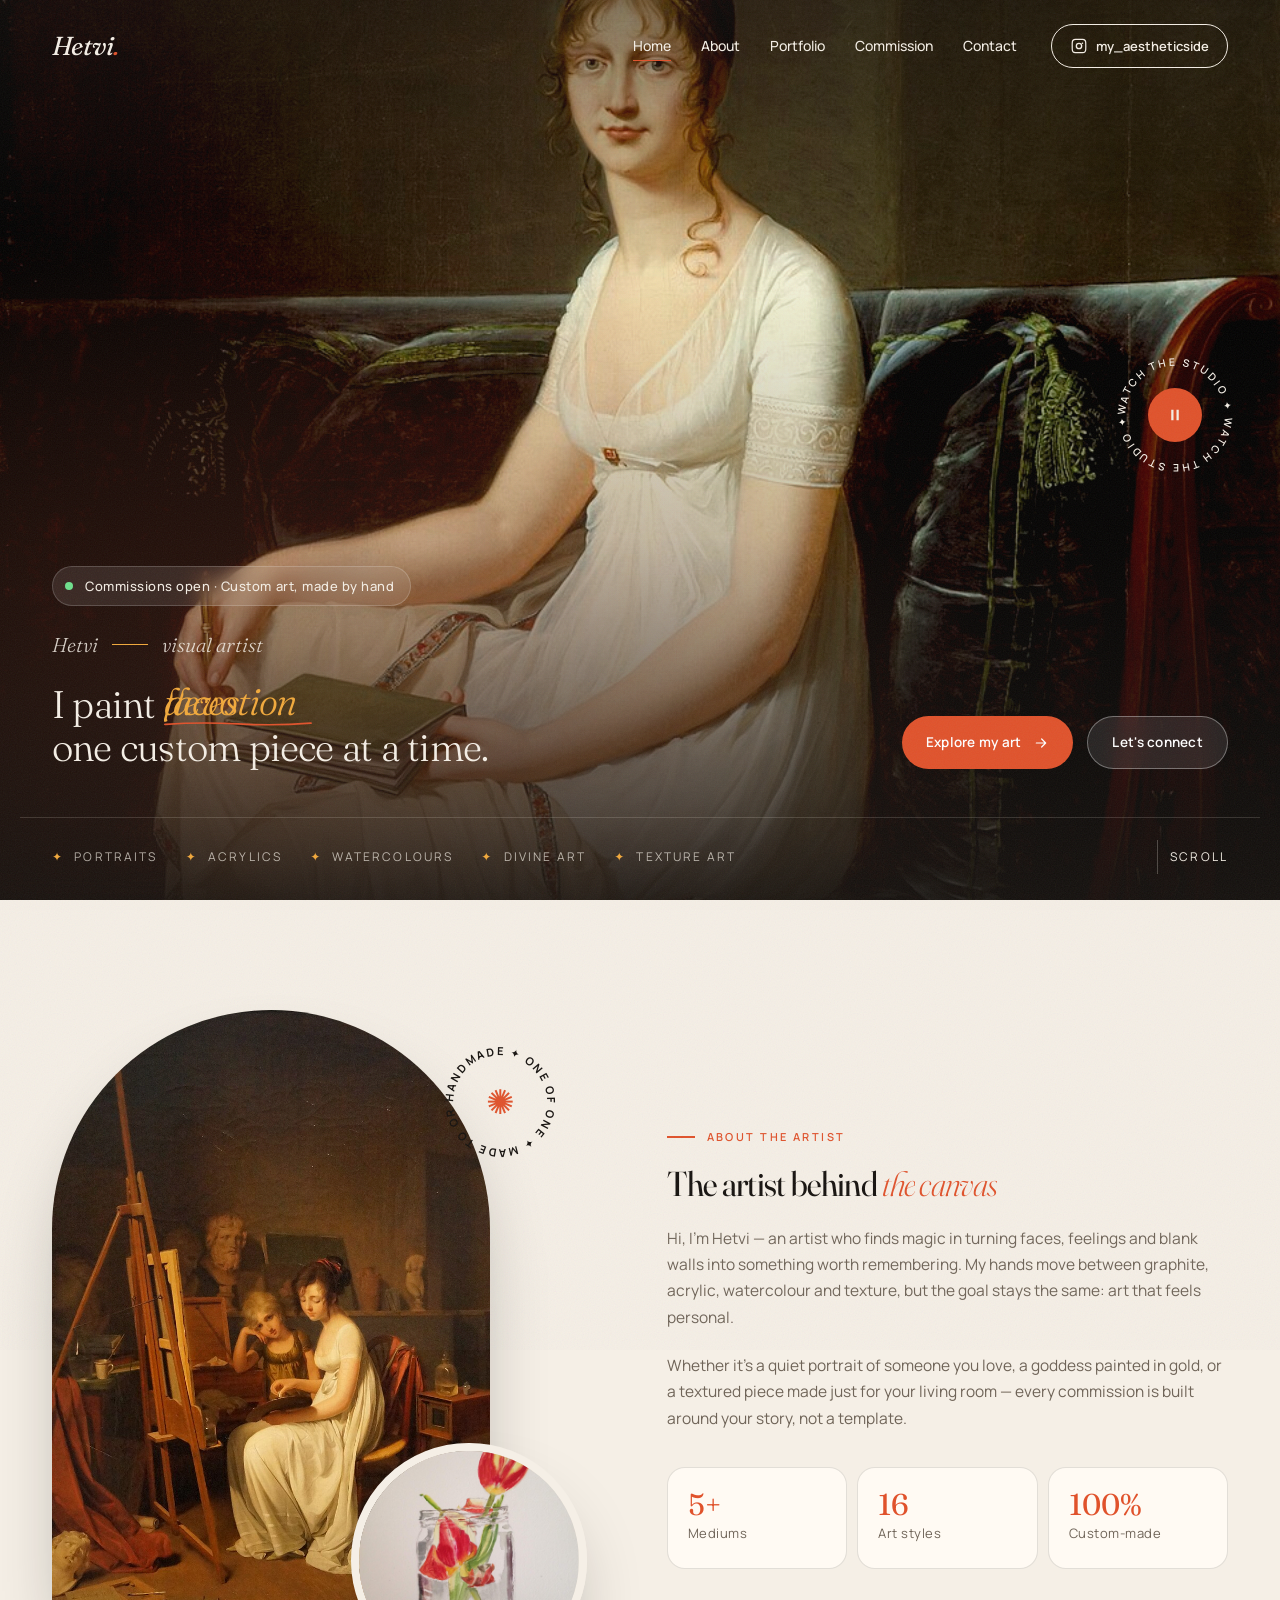
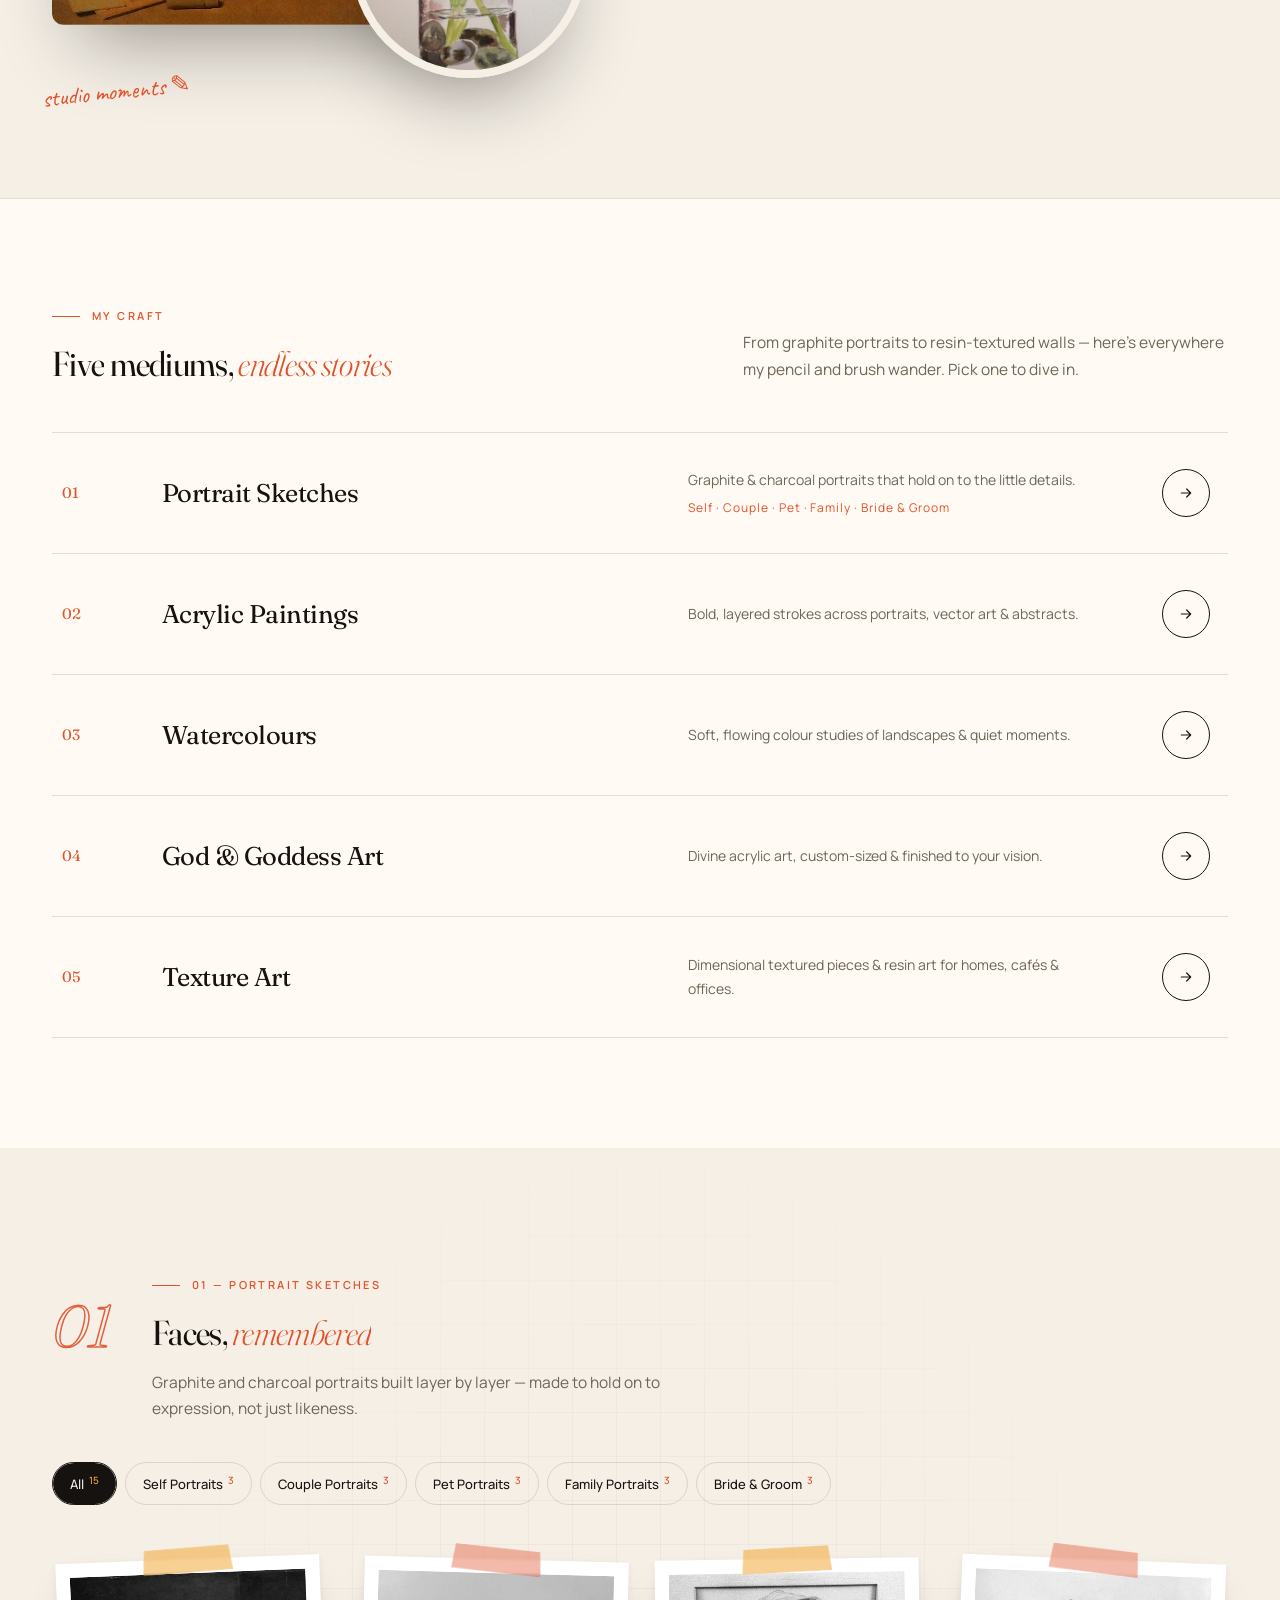
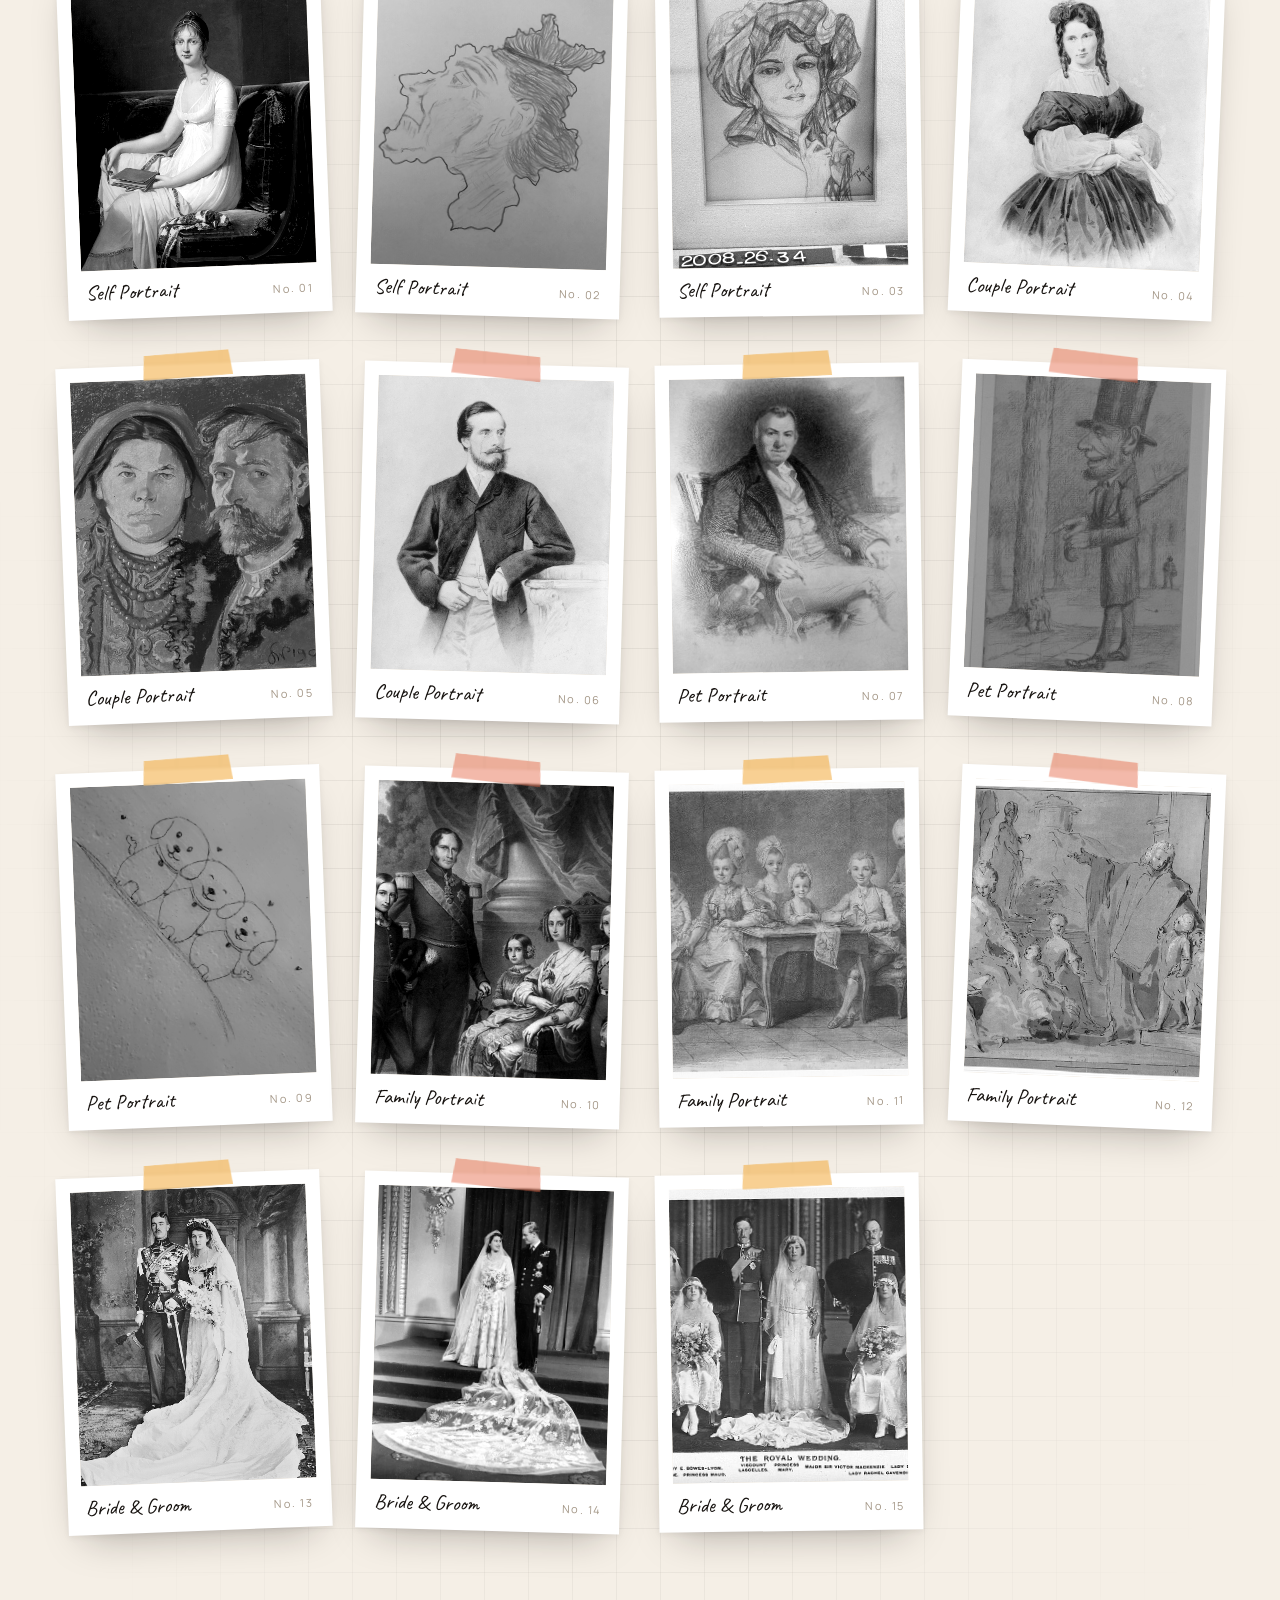
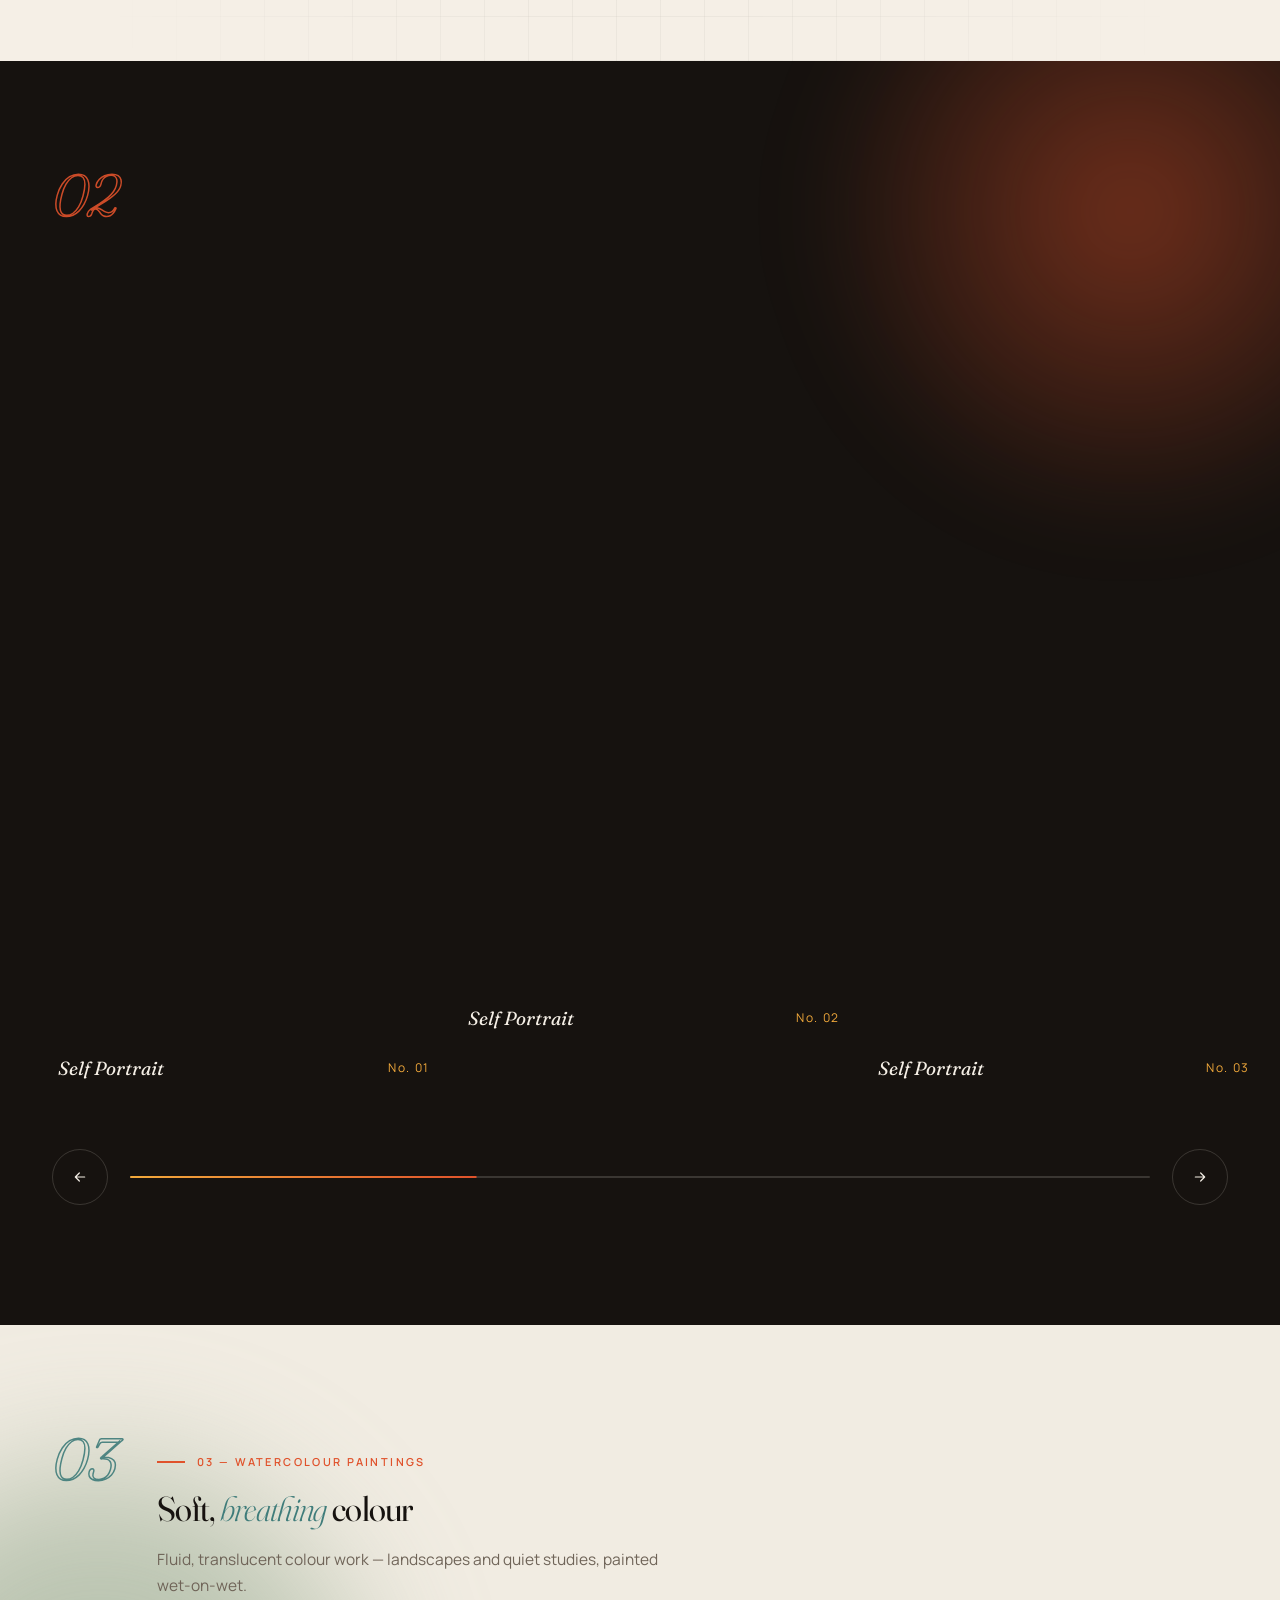
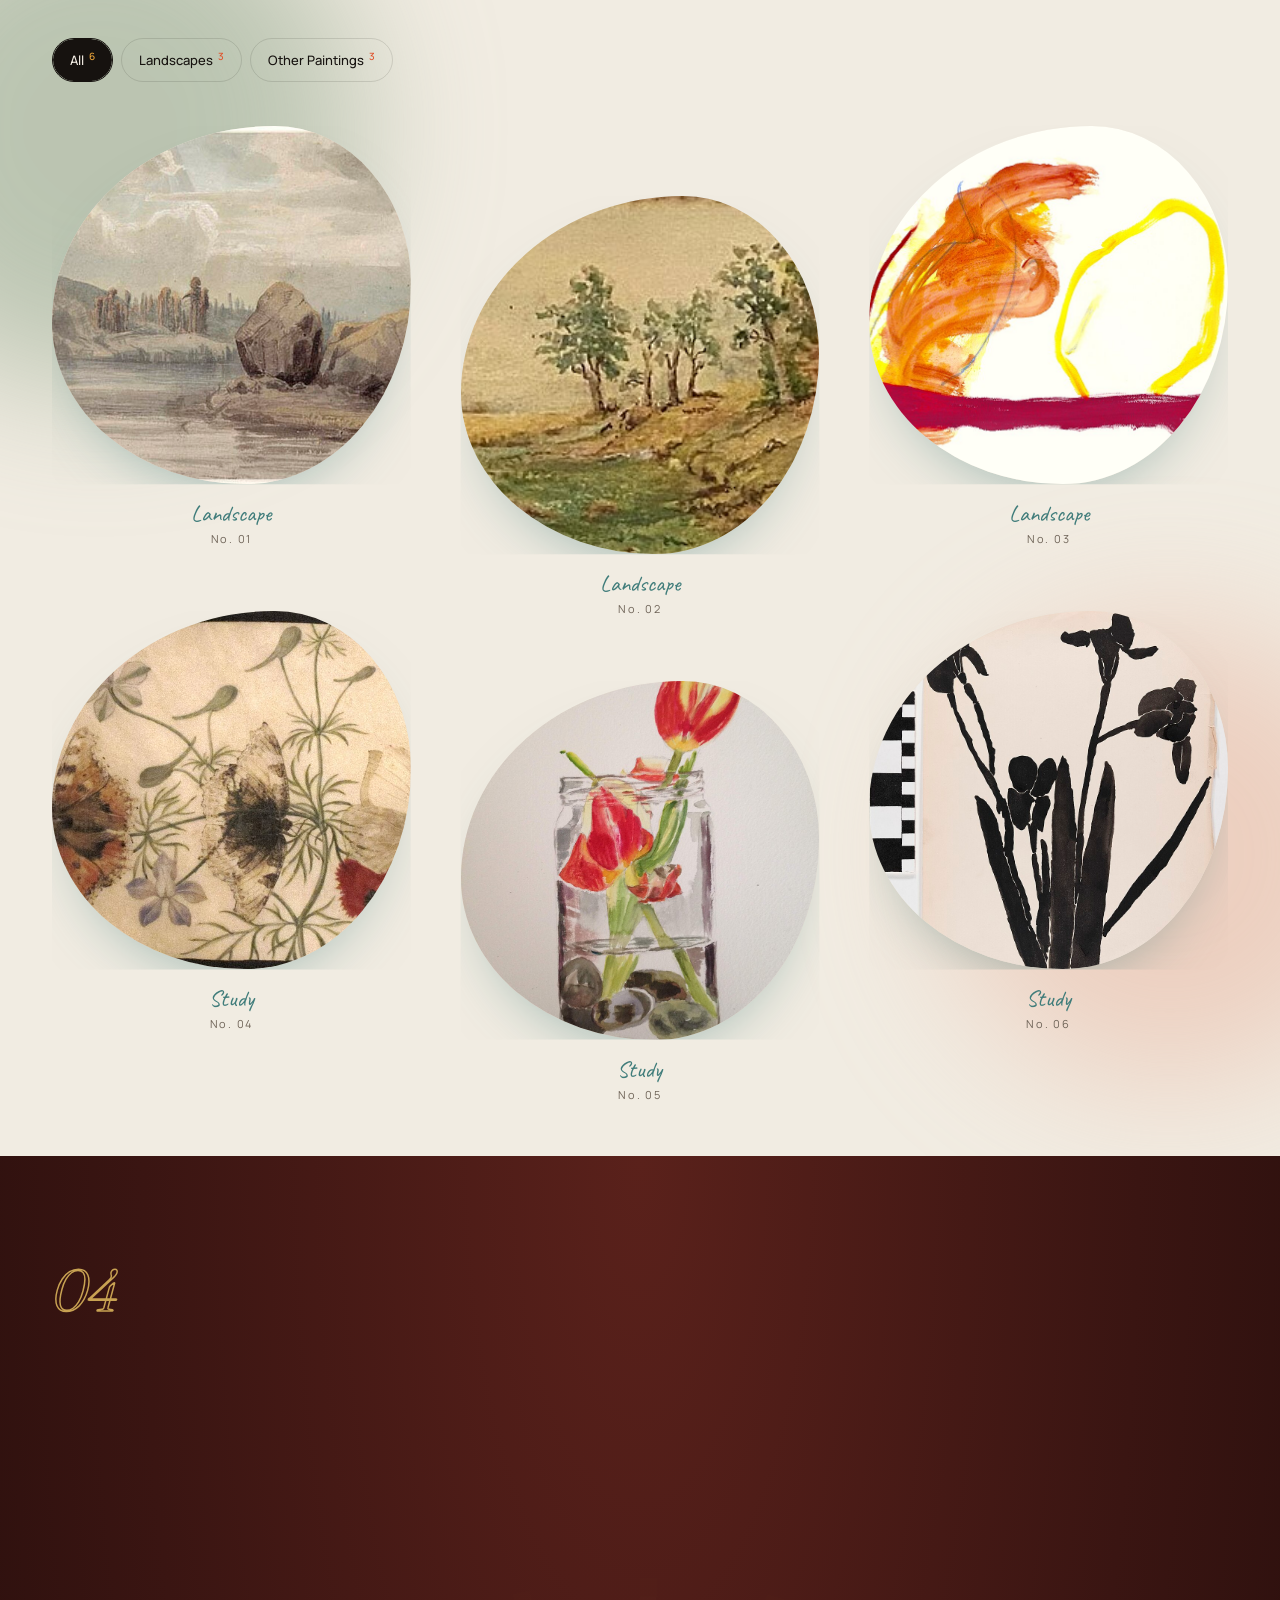
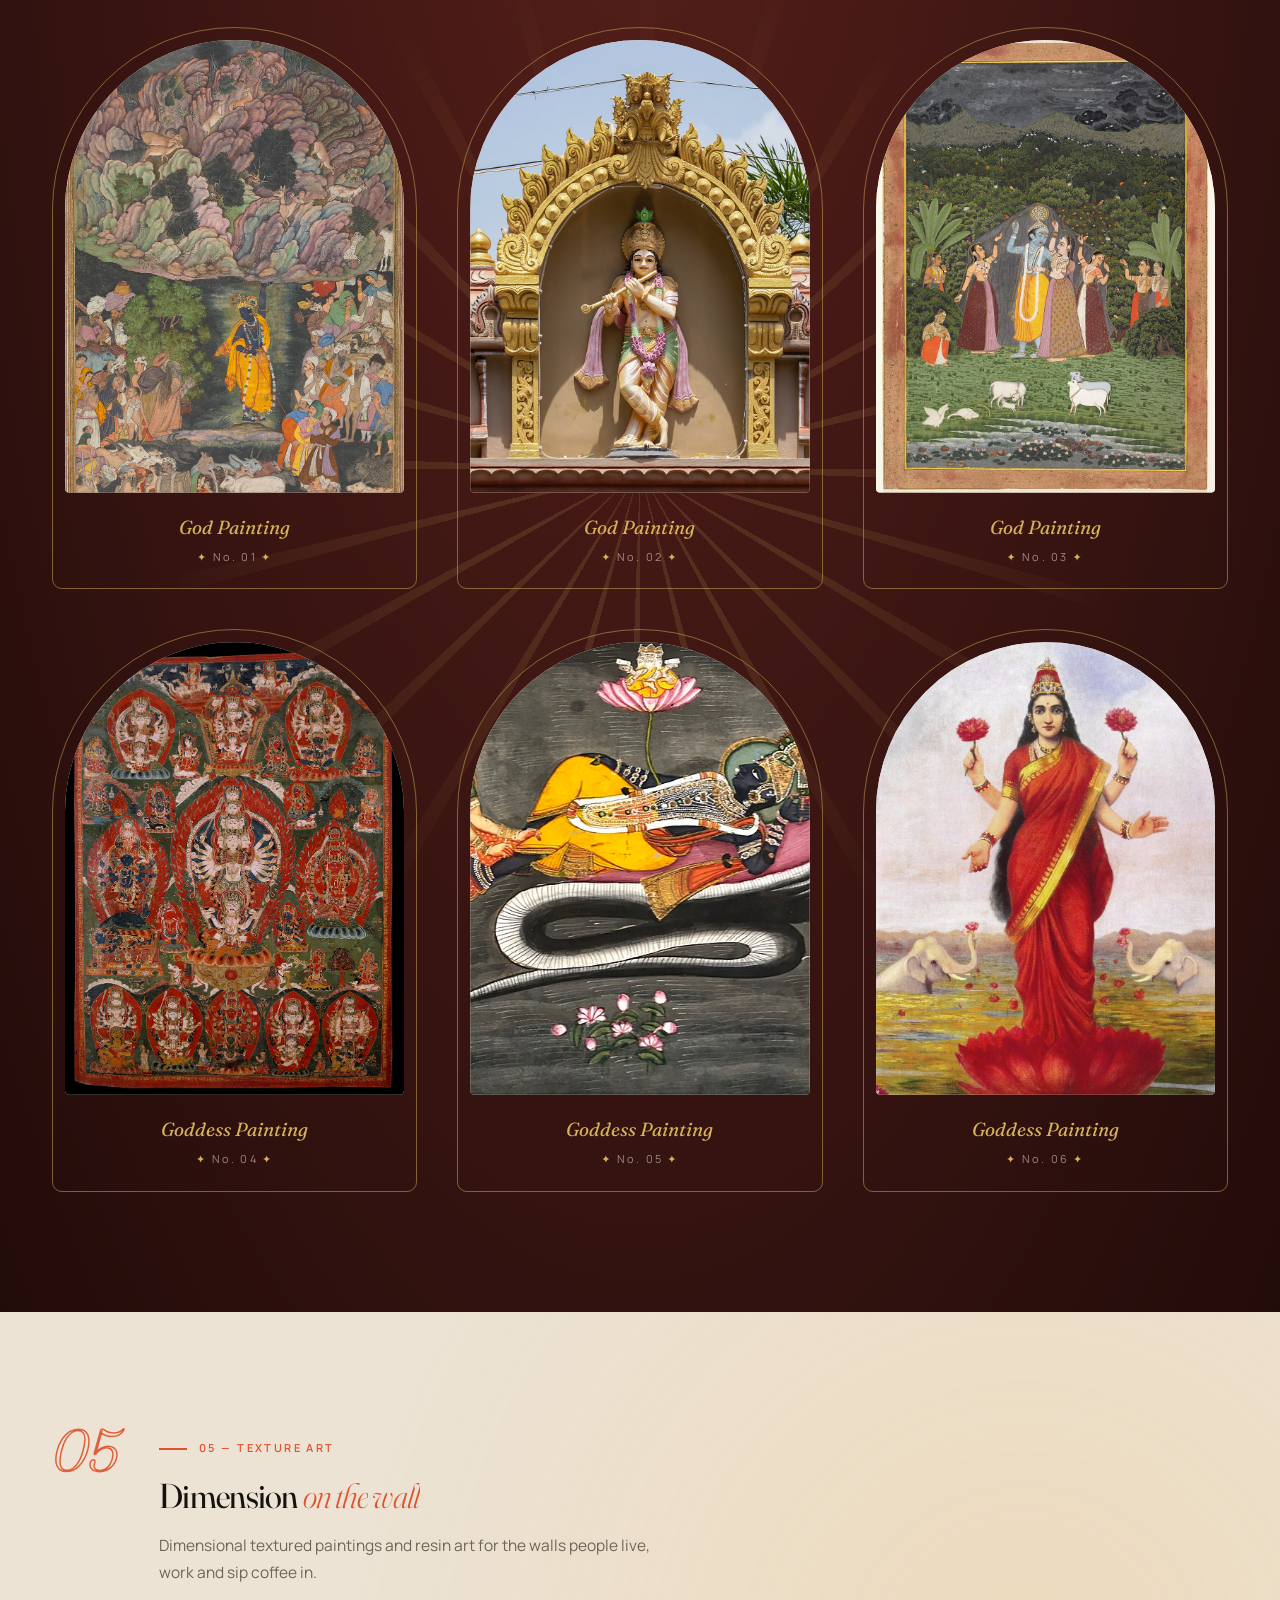
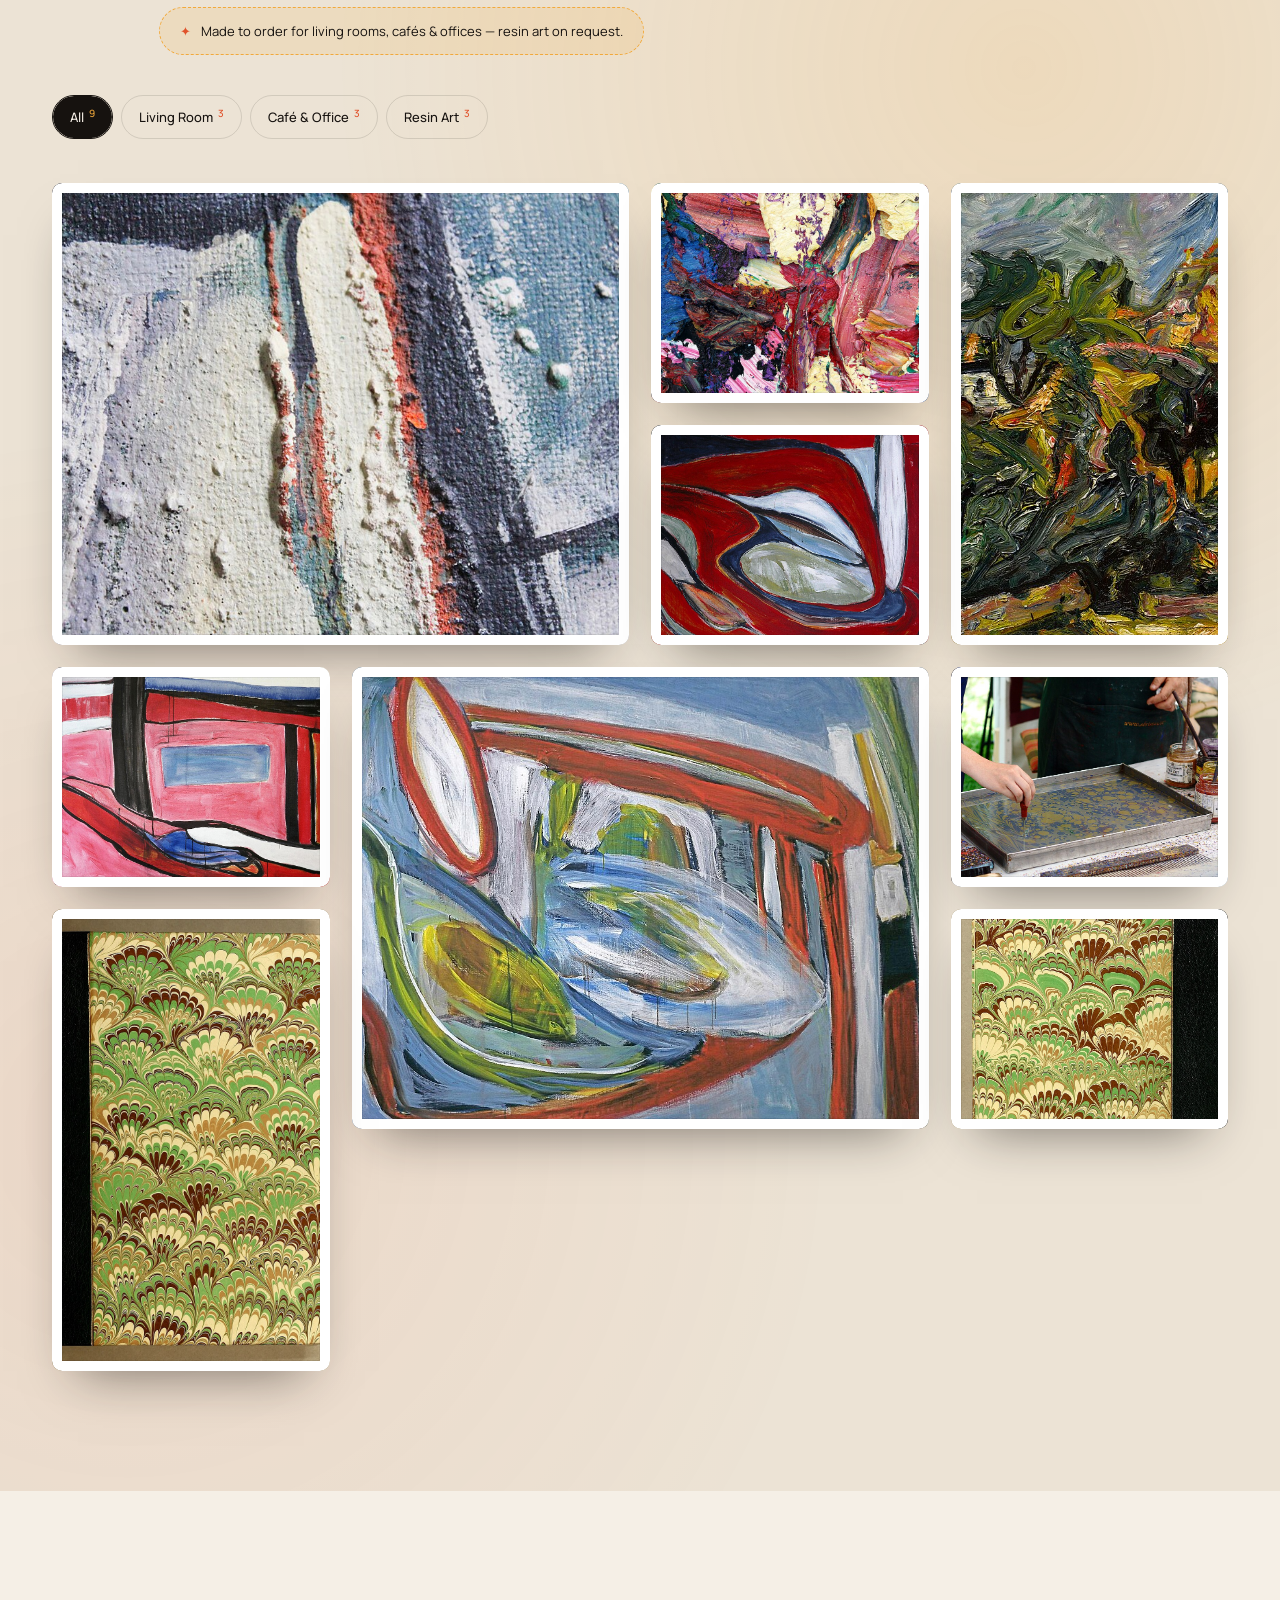
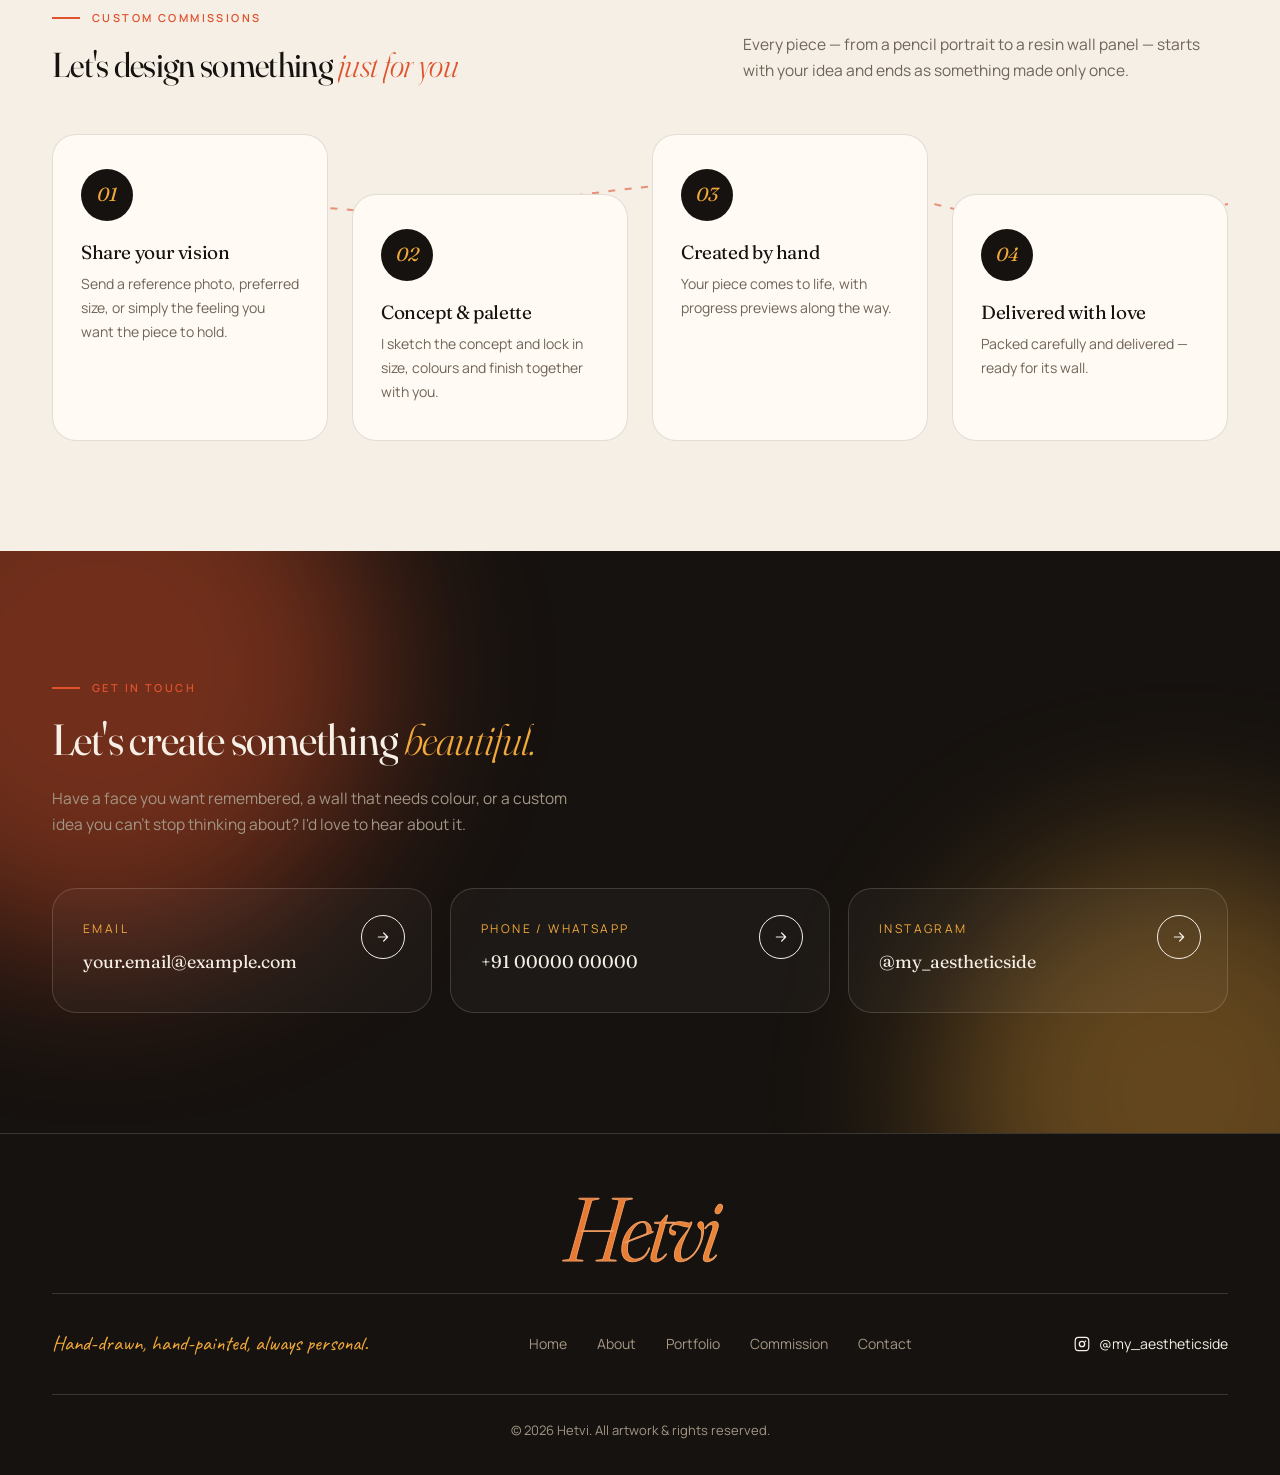
==== commit 9711659c: "Replace oversized hero name with minimal headline and scale down type Swap the giant "Hetvi" hero ti" ====
--- a/index.html
+++ b/index.html
@@ -73,12 +73,10 @@
     <div class="container hero-inner">
       <p class="hero-eyebrow hero-in" style="--d:.1s"><span class="pulse"></span><span>Commissions open<span class="hide-xs"> · Custom art, made by hand</span></span></p>
 
-      <h1 class="hero-title" aria-label="Hetvi">
-        <span class="hero-name" id="heroName">Hetvi</span>
-      </h1>
+      <p class="hero-kicker hero-in" style="--d:.2s">Hetvi <i></i> visual artist</p>
 
       <div class="hero-row">
-        <p class="hero-lede hero-in" style="--d:.9s">
+        <h1 class="hero-lede hero-in" style="--d:.35s">
           I paint
           <span class="rotator" id="rotator">
             <span class="is-active">faces</span>
@@ -88,8 +86,8 @@
             <span>memories</span>
           </span>
           <br>one custom piece at a time.
-        </p>
-        <div class="hero-cta hero-in" style="--d:1.05s">
+        </h1>
+        <div class="hero-cta hero-in" style="--d:.5s">
           <a href="#craft" class="btn btn-primary magnetic"><span>Explore my art</span><svg viewBox="0 0 24 24" width="16" height="16" aria-hidden="true"><path fill="none" stroke="currentColor" stroke-width="1.8" stroke-linecap="round" stroke-linejoin="round" d="M5 12h14M13 6l6 6-6 6"/></svg></a>
           <a href="#contact" class="btn btn-glass magnetic"><span>Let's connect</span></a>
         </div>
--- a/css/style.css
+++ b/css/style.css
@@ -51,7 +51,7 @@
 .container{ width:100%; max-width:var(--container); margin:0 auto; padding:0 32px; }
 
 h1,h2,h3{ font-family:var(--serif); font-weight:400; margin:0; letter-spacing:-.02em; line-height:1.05; }
-h2{ font-size:clamp(30px, 3.8vw, 56px); font-variation-settings:'opsz' 144; }
+h2{ font-size:clamp(26px, 2.7vw, 42px); font-variation-settings:'opsz' 144; }
 h2 em, h1 em{ font-style:italic; color:var(--vermilion); font-weight:300; }
 .eyebrow{
   display:inline-flex; align-items:center; gap:12px; margin:0 0 20px;
@@ -90,7 +90,7 @@
 .preloader-stroke{ position:absolute; width:min(80vw, 760px); fill:none; stroke:var(--vermilion); stroke-width:14; stroke-linecap:round; }
 .preloader-stroke path{ stroke-dasharray:900; stroke-dashoffset:900; animation:draw 1.6s var(--ease) .1s forwards; }
 @keyframes draw{ to{ stroke-dashoffset:0; } }
-.preloader-name{ position:relative; font-family:var(--serif); font-style:italic; font-weight:300; font-size:clamp(56px, 10vw, 130px); letter-spacing:-.03em; }
+.preloader-name{ position:relative; font-family:var(--serif); font-style:italic; font-weight:300; font-size:clamp(40px, 6vw, 76px); letter-spacing:-.03em; }
 .preloader-count{ position:absolute; right:32px; bottom:26px; font-family:var(--serif); font-size:clamp(30px,4vw,56px); color:var(--saffron); font-variant-numeric:tabular-nums; }
 .preloader-count::after{ content:'%'; font-size:.4em; margin-left:4px; }
 
@@ -180,23 +180,14 @@
     radial-gradient(ellipse at 20% 100%, rgba(224,82,43,.35), transparent 55%);
 }
 .hero-inner{ position:relative; z-index:2; }
-.hero-eyebrow{ display:inline-flex; align-items:center; gap:12px; margin:0 0 10px; font-size:13px; font-weight:500; letter-spacing:.04em; padding:8px 16px 8px 12px; border-radius:100px; background:rgba(255,255,255,.1); backdrop-filter:blur(10px); -webkit-backdrop-filter:blur(10px); border:1px solid rgba(255,255,255,.18); }
+.hero-eyebrow{ display:inline-flex; align-items:center; gap:12px; margin:0; font-size:13px; font-weight:500; letter-spacing:.04em; padding:8px 16px 8px 12px; border-radius:100px; background:rgba(255,255,255,.1); backdrop-filter:blur(10px); -webkit-backdrop-filter:blur(10px); border:1px solid rgba(255,255,255,.18); }
 .pulse{ width:8px; height:8px; border-radius:50%; background:#6ee08c; box-shadow:0 0 0 0 rgba(110,224,140,.6); animation:pulse 2s infinite; }
 @keyframes pulse{ 70%{ box-shadow:0 0 0 10px rgba(110,224,140,0); } 100%{ box-shadow:0 0 0 0 rgba(110,224,140,0); } }
 
-.hero-title{ margin:0; line-height:.82; }
-.hero-name{
-  display:block; font-family:var(--serif); font-style:italic; font-weight:300;
-  font-size:clamp(76px, 14vw, 210px); letter-spacing:-.05em; margin-left:-.04em;
-  font-variation-settings:'opsz' 144;
-}
-.hero-name .char{ display:inline-block; overflow:hidden; vertical-align:bottom; padding:0 .04em .08em; margin:0 -.04em; }
-.hero-name .char > span{ display:inline-block; transform:translateY(110%) rotate(8deg); transition:transform 1.2s var(--ease); transition-delay:calc(.25s + var(--i) * .07s); }
-html.hero-ready .hero-name .char > span{ transform:none; }
-.hero-name .char:last-child > span{ color:var(--saffron); }
-
 .hero-row{ display:flex; align-items:flex-end; justify-content:space-between; gap:40px; flex-wrap:wrap; margin-top:18px; }
-.hero-lede{ font-family:var(--serif); font-size:clamp(19px, 1.9vw, 27px); font-weight:300; line-height:1.3; margin:0; max-width:520px; }
+.hero-kicker{ display:flex; align-items:center; gap:14px; margin:22px 0 0; font-family:var(--serif); font-style:italic; font-size:20px; font-weight:300; color:rgba(245,239,230,.85); }
+.hero-kicker i{ width:36px; height:1px; background:var(--saffron); }
+.hero-lede{ font-family:var(--serif); font-size:clamp(30px, 3vw, 46px); font-weight:300; line-height:1.12; letter-spacing:-.02em; margin:0; max-width:680px; }
 .rotator{ position:relative; display:inline-grid; vertical-align:bottom; overflow:hidden; font-style:italic; color:var(--saffron); padding-bottom:.08em; }
 .rotator > span{ grid-area:1/1; transform:translateY(105%); opacity:0; transition:transform .8s var(--ease), opacity .8s var(--ease); }
 .rotator > span.is-active{ transform:none; opacity:1; }
@@ -254,7 +245,7 @@
 .about-stats{ display:grid; grid-template-columns:repeat(3,1fr); gap:10px; margin-top:36px; }
 .about-stats div{ padding:22px 20px; border-radius:var(--radius); background:var(--card); border:1px solid var(--line); transition:transform .4s var(--ease), background .4s, color .4s; }
 .about-stats div:hover{ transform:translateY(-6px) rotate(-1.5deg); background:var(--ink); color:var(--canvas); }
-.about-stats strong{ display:block; font-family:var(--serif); font-weight:400; font-size:36px; line-height:1; color:var(--vermilion); }
+.about-stats strong{ display:block; font-family:var(--serif); font-weight:400; font-size:30px; line-height:1; color:var(--vermilion); }
 .about-stats span{ font-size:13px; color:var(--muted); letter-spacing:.04em; }
 .about-stats div:hover span{ color:var(--muted-light); }
 
@@ -277,7 +268,7 @@
 .medium-row:hover{ color:var(--canvas); padding-left:30px; padding-right:30px; }
 .medium-row:hover::before{ transform:scaleY(1); transform-origin:50% 0; }
 .medium-num{ font-family:var(--serif); font-size:15px; color:var(--vermilion); }
-.medium-name{ font-family:var(--serif); font-size:clamp(22px, 2.6vw, 38px); line-height:1.05; letter-spacing:-.02em; transition:font-style .3s, transform .5s var(--ease); }
+.medium-name{ font-family:var(--serif); font-size:clamp(20px, 2vw, 30px); line-height:1.05; letter-spacing:-.02em; transition:font-style .3s, transform .5s var(--ease); }
 .medium-row:hover .medium-name{ font-style:italic; color:var(--saffron); }
 .medium-desc{ color:var(--muted); font-size:14px; transition:color .5s; }
 .medium-desc small{ display:block; margin-top:6px; font-size:12px; letter-spacing:.08em; color:var(--vermilion); }
@@ -295,7 +286,7 @@
 .work{ position:relative; padding:110px 0 120px; overflow:hidden; }
 .work-head{ position:relative; display:grid; grid-template-columns:auto 1fr; gap:40px; align-items:start; margin-bottom:40px; }
 .work-num{
-  font-family:var(--serif); font-style:italic; font-weight:300; font-size:clamp(72px, 9vw, 140px); line-height:.8;
+  font-family:var(--serif); font-style:italic; font-weight:300; font-size:clamp(46px, 4.6vw, 76px); line-height:.8;
   color:transparent; -webkit-text-stroke:1.5px var(--vermilion); opacity:.9;
   transform:translateY(var(--py, 0px));
 }
@@ -515,7 +506,7 @@
 .step:hover{ transform:translateY(-10px) rotate(-1deg); background:var(--vermilion); color:#fff; box-shadow:0 30px 60px -30px rgba(185,60,27,.7); }
 .step-num{ display:grid; place-items:center; width:52px; height:52px; border-radius:50%; margin-bottom:22px; font-family:var(--serif); font-style:italic; font-size:19px; background:var(--ink); color:var(--saffron); transition:transform .6s var(--ease); }
 .step:hover .step-num{ transform:rotate(360deg); background:var(--canvas); color:var(--vermilion); }
-.step h3{ font-size:21px; margin-bottom:10px; }
+.step h3{ font-size:19px; margin-bottom:10px; }
 .step p{ margin:0; color:var(--muted); font-size:14px; transition:color .5s; }
 .step:hover p{ color:rgba(255,255,255,.85); }
 
@@ -527,7 +518,7 @@
 .contact-blob--1{ width:560px; height:560px; left:-180px; top:-160px; background:rgba(224,82,43,.45); }
 .contact-blob--2{ width:480px; height:480px; right:-140px; bottom:-200px; background:rgba(242,169,59,.35); animation-delay:-7s; }
 .contact .container{ position:relative; }
-.contact-title{ font-size:clamp(34px, 5.2vw, 78px); max-width:900px; }
+.contact-title{ font-size:clamp(28px, 3.4vw, 52px); max-width:760px; }
 .contact-title em{ color:var(--saffron); }
 .contact-lede{ max-width:520px; margin:22px 0 50px; color:var(--muted-light); font-size:15.5px; }
 .contact-cards{ display:grid; grid-template-columns:repeat(3, 1fr); gap:18px; }
@@ -550,7 +541,7 @@
    ========================================================= */
 .site-footer{ background:var(--ink); color:var(--canvas); padding:20px 0 34px; border-top:1px solid var(--line-light); overflow:hidden; }
 .footer-big{
-  font-family:var(--serif); font-style:italic; font-weight:300; font-size:clamp(80px, 17vw, 250px); line-height:.9; letter-spacing:-.05em;
+  font-family:var(--serif); font-style:italic; font-weight:300; font-size:clamp(48px, 7vw, 110px); line-height:1; padding:30px 0 20px; letter-spacing:-.05em;
   text-align:center; color:transparent; -webkit-text-stroke:1px rgba(245,239,230,.25);
   background:linear-gradient(90deg, var(--vermilion), var(--saffron)); -webkit-background-clip:text; background-clip:text;
   background-size:0% 100%; background-repeat:no-repeat; transition:background-size 1.4s var(--ease);
@@ -623,7 +614,7 @@
   .main-nav > ul{ gap:22px; }
   .about-grid{ grid-template-columns:1fr; gap:70px; }
   .about-visual{ max-width:460px; width:100%; margin:0 auto; }
-  h2{ font-size:clamp(32px, 5vw, 46px); }
+  h2{ font-size:clamp(26px, 4vw, 34px); }
   .craft-head{ grid-template-columns:1fr; gap:16px; margin-bottom:40px; }
   .medium-row{ grid-template-columns:50px 1fr auto 48px; }
   .medium-desc{ display:none; }
@@ -667,8 +658,7 @@
 
   /* hero */
   .hero{ padding-top:110px; }
-  .hero-name{ font-size:clamp(90px, 20vw, 170px); }
-  .hero-lede{ font-size:22px; }
+  .hero-lede{ font-size:clamp(30px, 5vw, 38px); }
   .hero-row{ flex-direction:column; align-items:flex-start; gap:26px; margin-top:14px; }
   .hero-cta{ width:100%; }
   .hero-cta .btn{ flex:1 1 auto; justify-content:center; }
@@ -683,7 +673,7 @@
 
   /* section heads */
   .work-head{ grid-template-columns:1fr; gap:0; margin-bottom:28px; }
-  .work-num{ font-size:64px; margin-bottom:12px; transform:none; }
+  .work-num{ font-size:48px; margin-bottom:10px; transform:none; }
   .work-titles{ padding-top:0; }
   .custom-note{ border-radius:14px; align-items:flex-start; padding:10px 14px; }
 
@@ -742,12 +732,12 @@
 /* ---------- Phones ---------- */
 @media (max-width:560px){
   body{ font-size:14.5px; }
-  h2{ font-size:clamp(28px, 8.4vw, 36px); }
+  h2{ font-size:clamp(24px, 7vw, 29px); }
   .section-sub, .about-text{ font-size:14.5px; }
   .eyebrow{ font-size:10.5px; letter-spacing:.18em; margin-bottom:14px; }
 
-  .hero-name{ font-size:clamp(72px, 24vw, 110px); }
-  .hero-lede{ font-size:19px; }
+  .hero-lede{ font-size:clamp(25px, 7.4vw, 30px); }
+  .hero-kicker{ font-size:17px; margin-top:16px; }
   .hero-eyebrow{ font-size:11.5px; padding:6px 12px 6px 10px; }
   .btn{ padding:13px 20px; font-size:13px; }
 
@@ -757,7 +747,7 @@
   .about-stats strong{ font-size:26px; }
   .about-stats span{ font-size:11.5px; }
 
-  .medium-name{ font-size:22px; }
+  .medium-name{ font-size:19px; }
 
   .gallery--organic{ gap:28px 14px; padding-bottom:36px; }
   .gallery--organic .art:nth-child(even){ transform:translateY(36px); }
@@ -777,9 +767,9 @@
   .step{ padding:24px 22px 26px; border-radius:18px; }
   .step-num{ width:44px; height:44px; font-size:16px; margin-bottom:16px; }
 
-  .contact-title{ font-size:clamp(32px, 10vw, 42px); }
+  .contact-title{ font-size:clamp(26px, 7.6vw, 32px); }
   .contact-lede{ margin-bottom:36px; }
-  .footer-big{ font-size:26vw; }
+  .footer-big{ font-size:15vw; padding:24px 0 16px; }
 }
 
 /* ---------- Small phones ---------- */
@@ -809,8 +799,8 @@
 /* ---------- Phones in landscape (short screens) ---------- */
 @media (max-height:520px) and (orientation:landscape){
   .hero{ padding-top:84px; min-height:auto; }
-  .hero-name{ font-size:clamp(70px, 12vw, 110px); }
-  .hero-lede{ font-size:18px; }
+  .hero-lede{ font-size:26px; }
+  .hero-kicker{ margin-top:12px; }
   .hero-row{ flex-direction:row; align-items:flex-end; margin-top:8px; gap:20px; }
   .hero-cta{ width:auto; }
   .hero-foot{ margin-top:22px; }
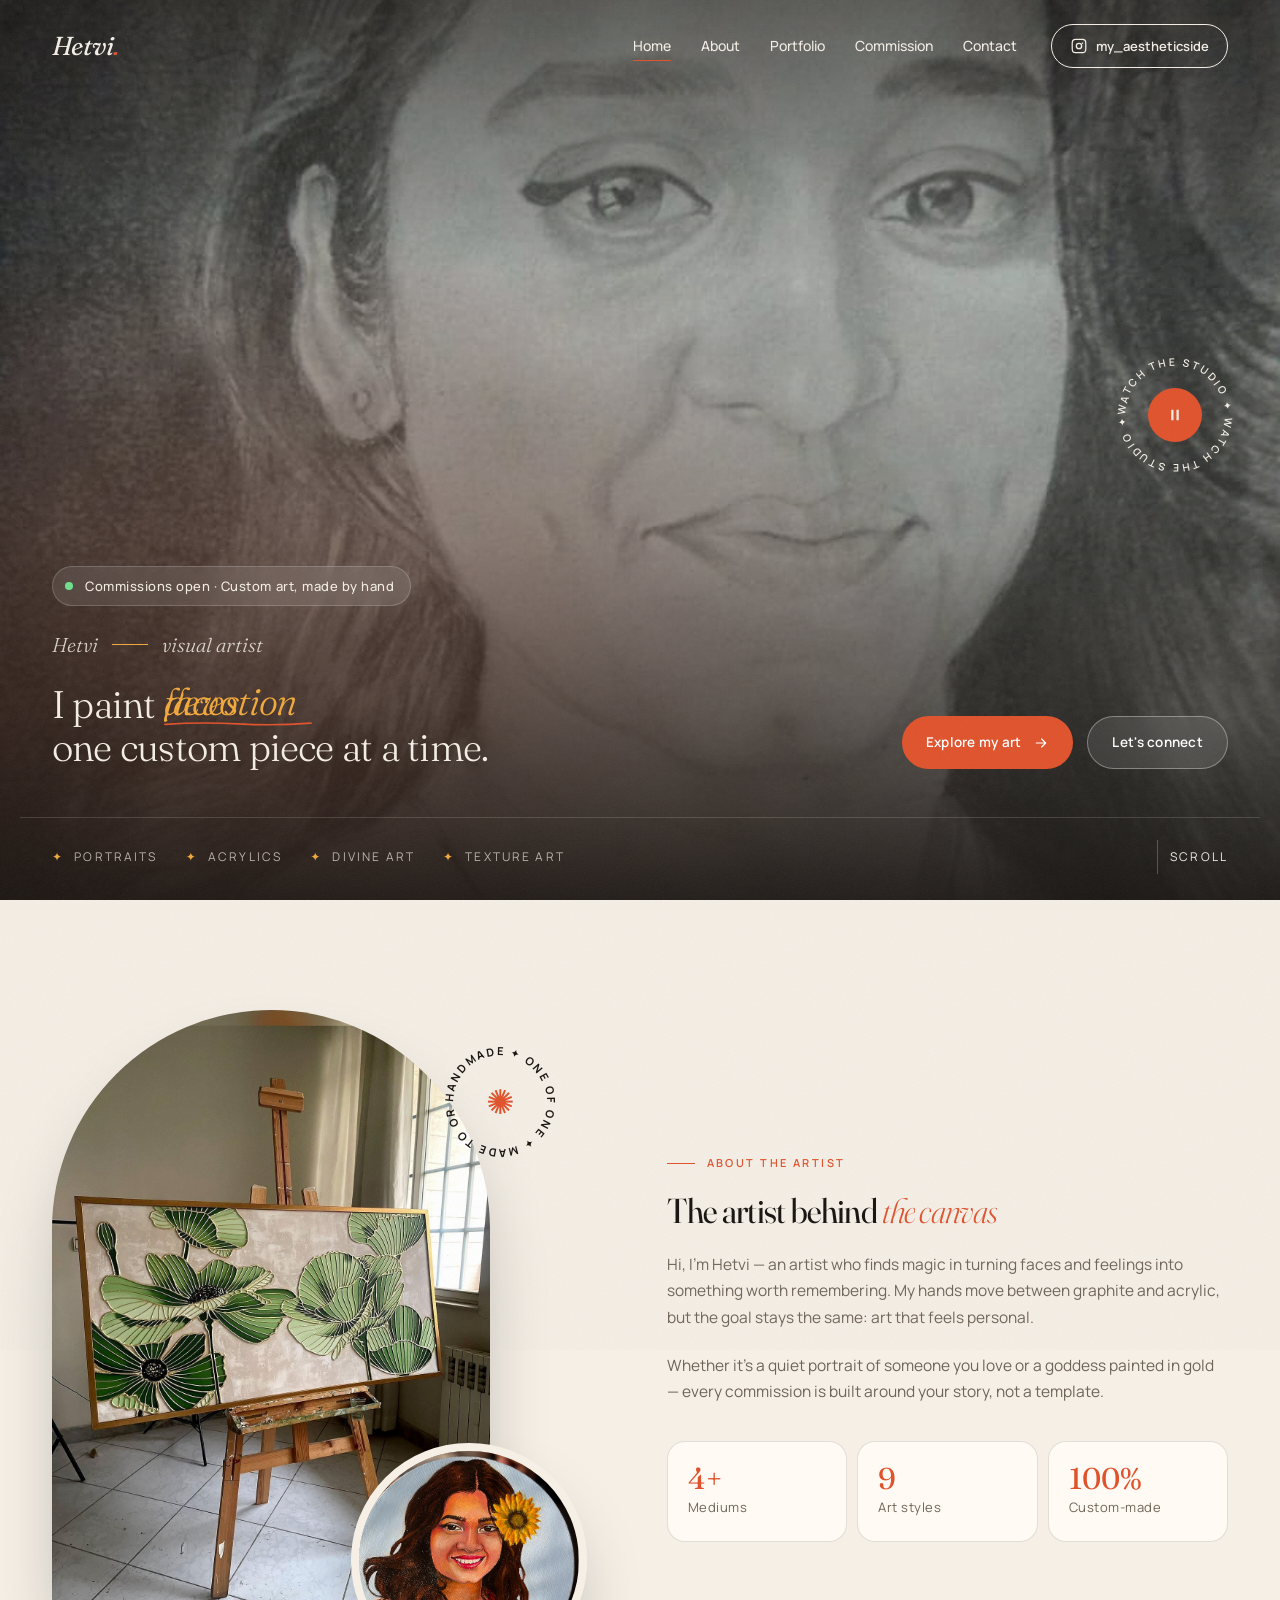
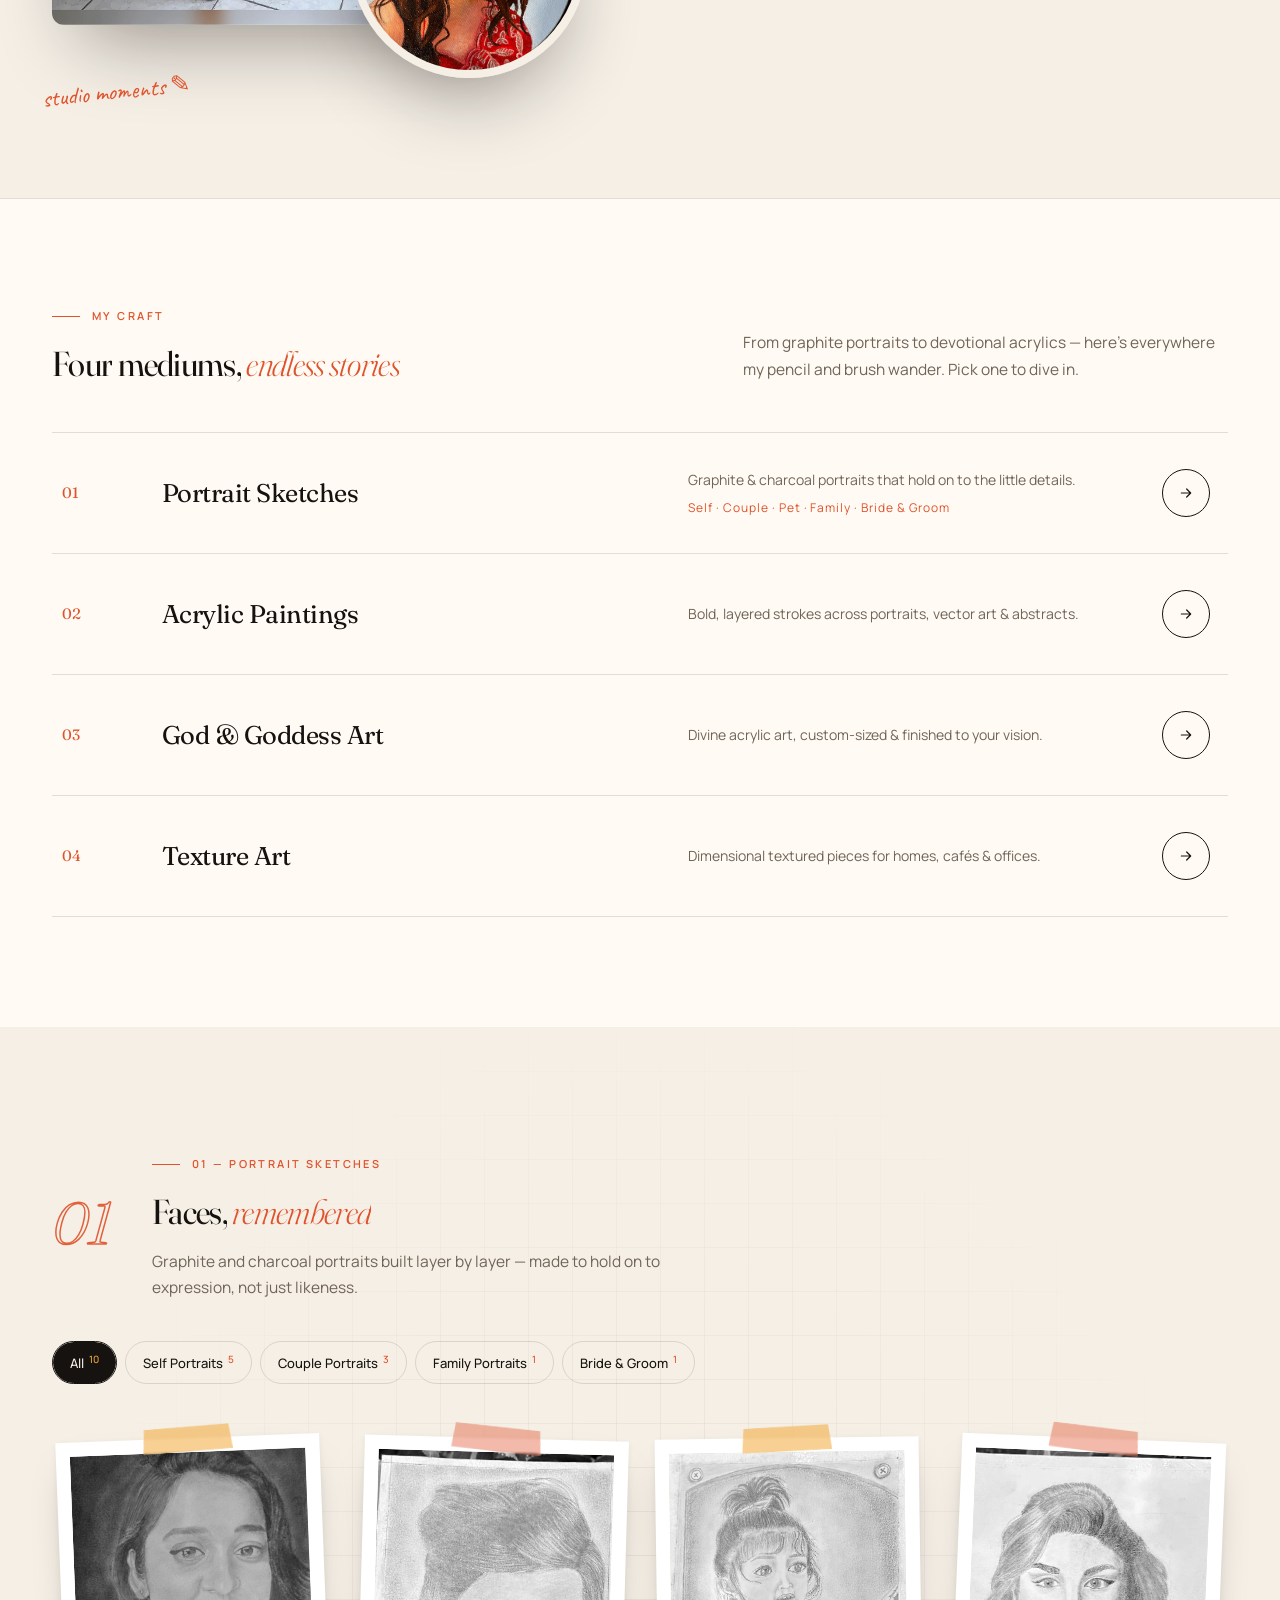
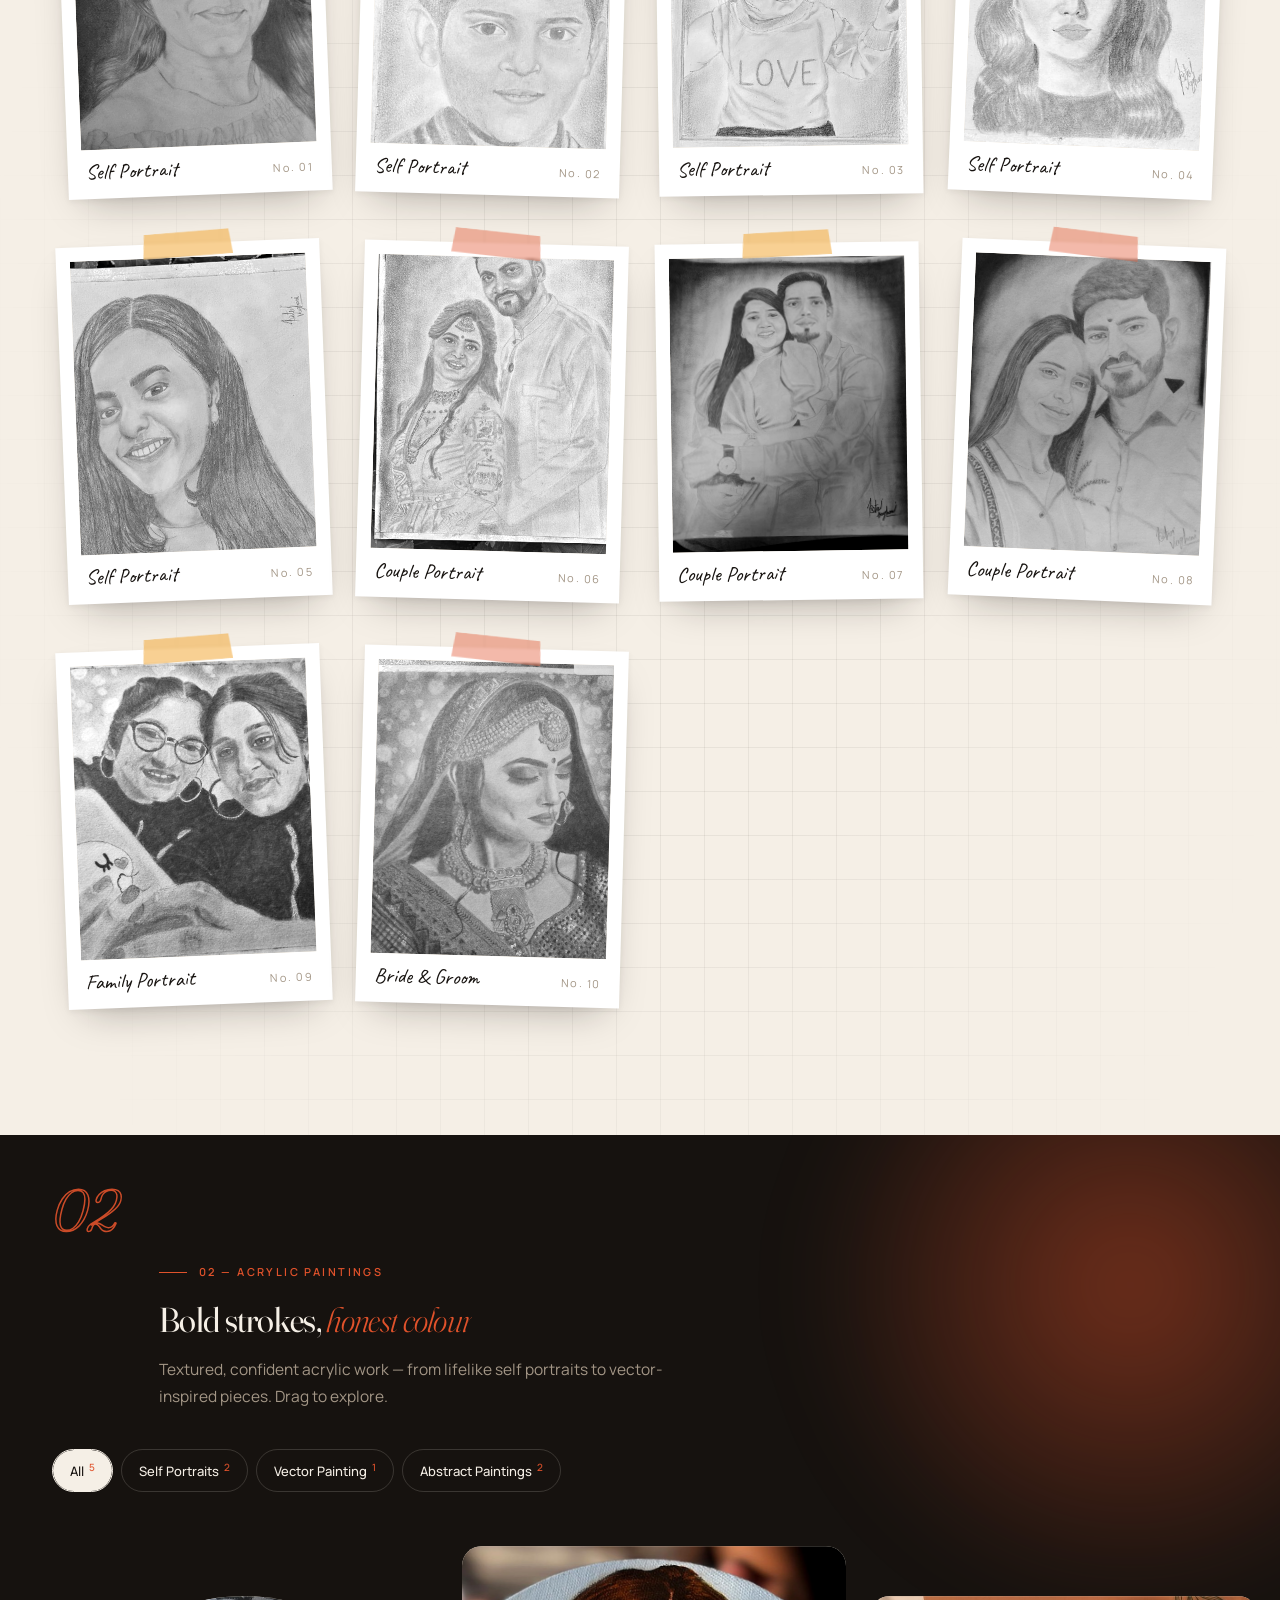
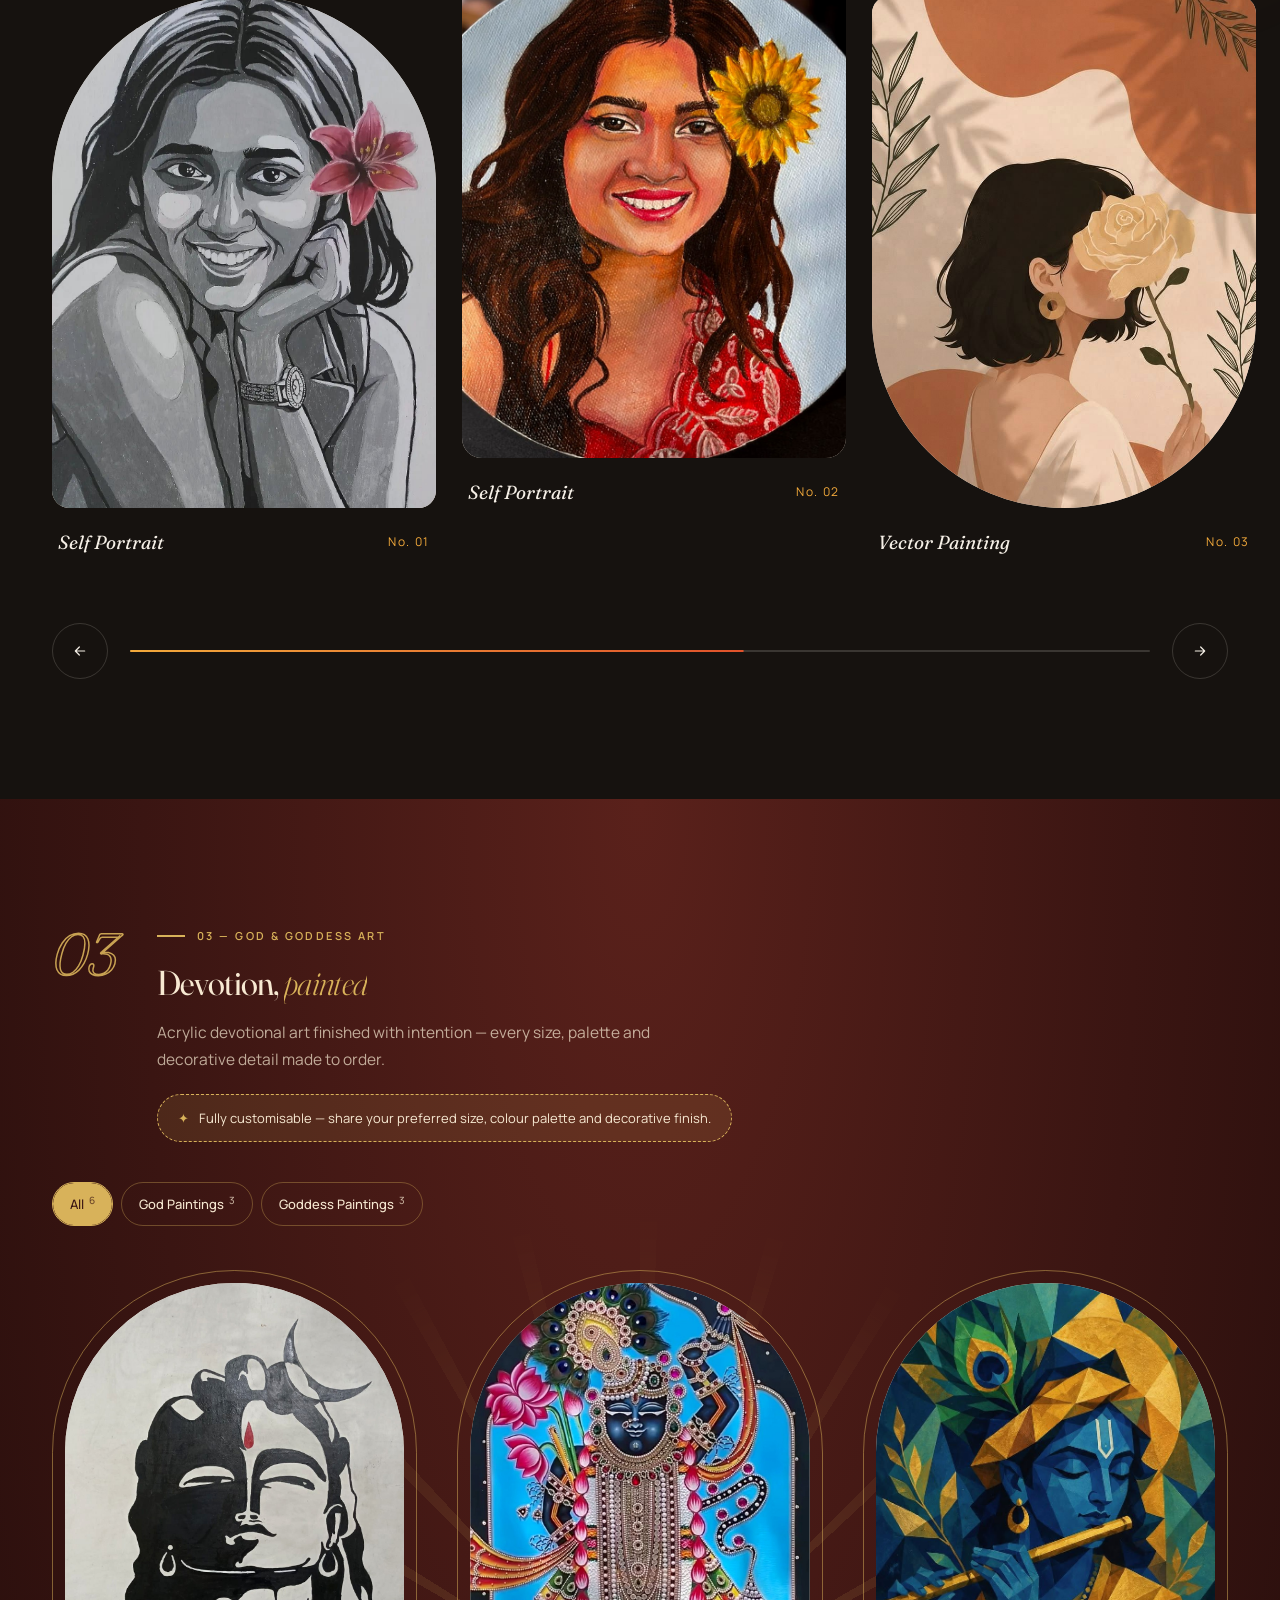
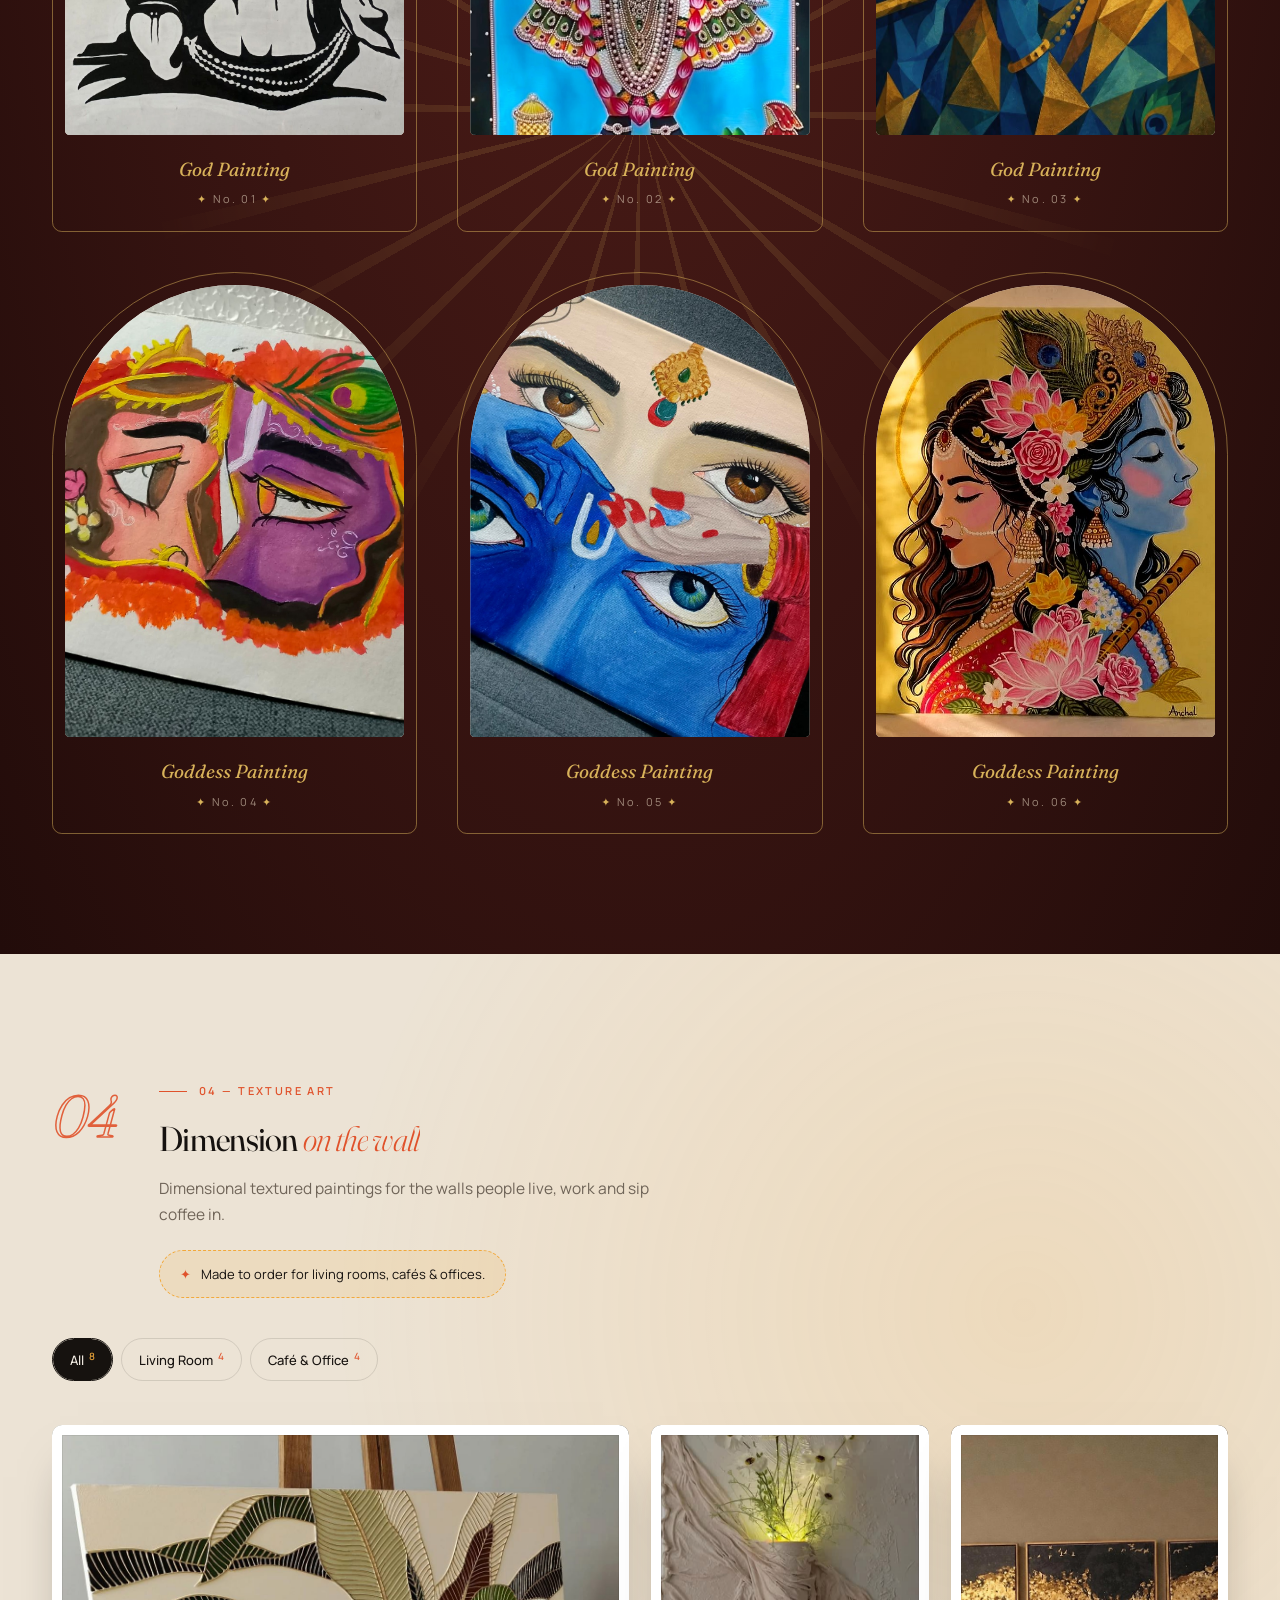
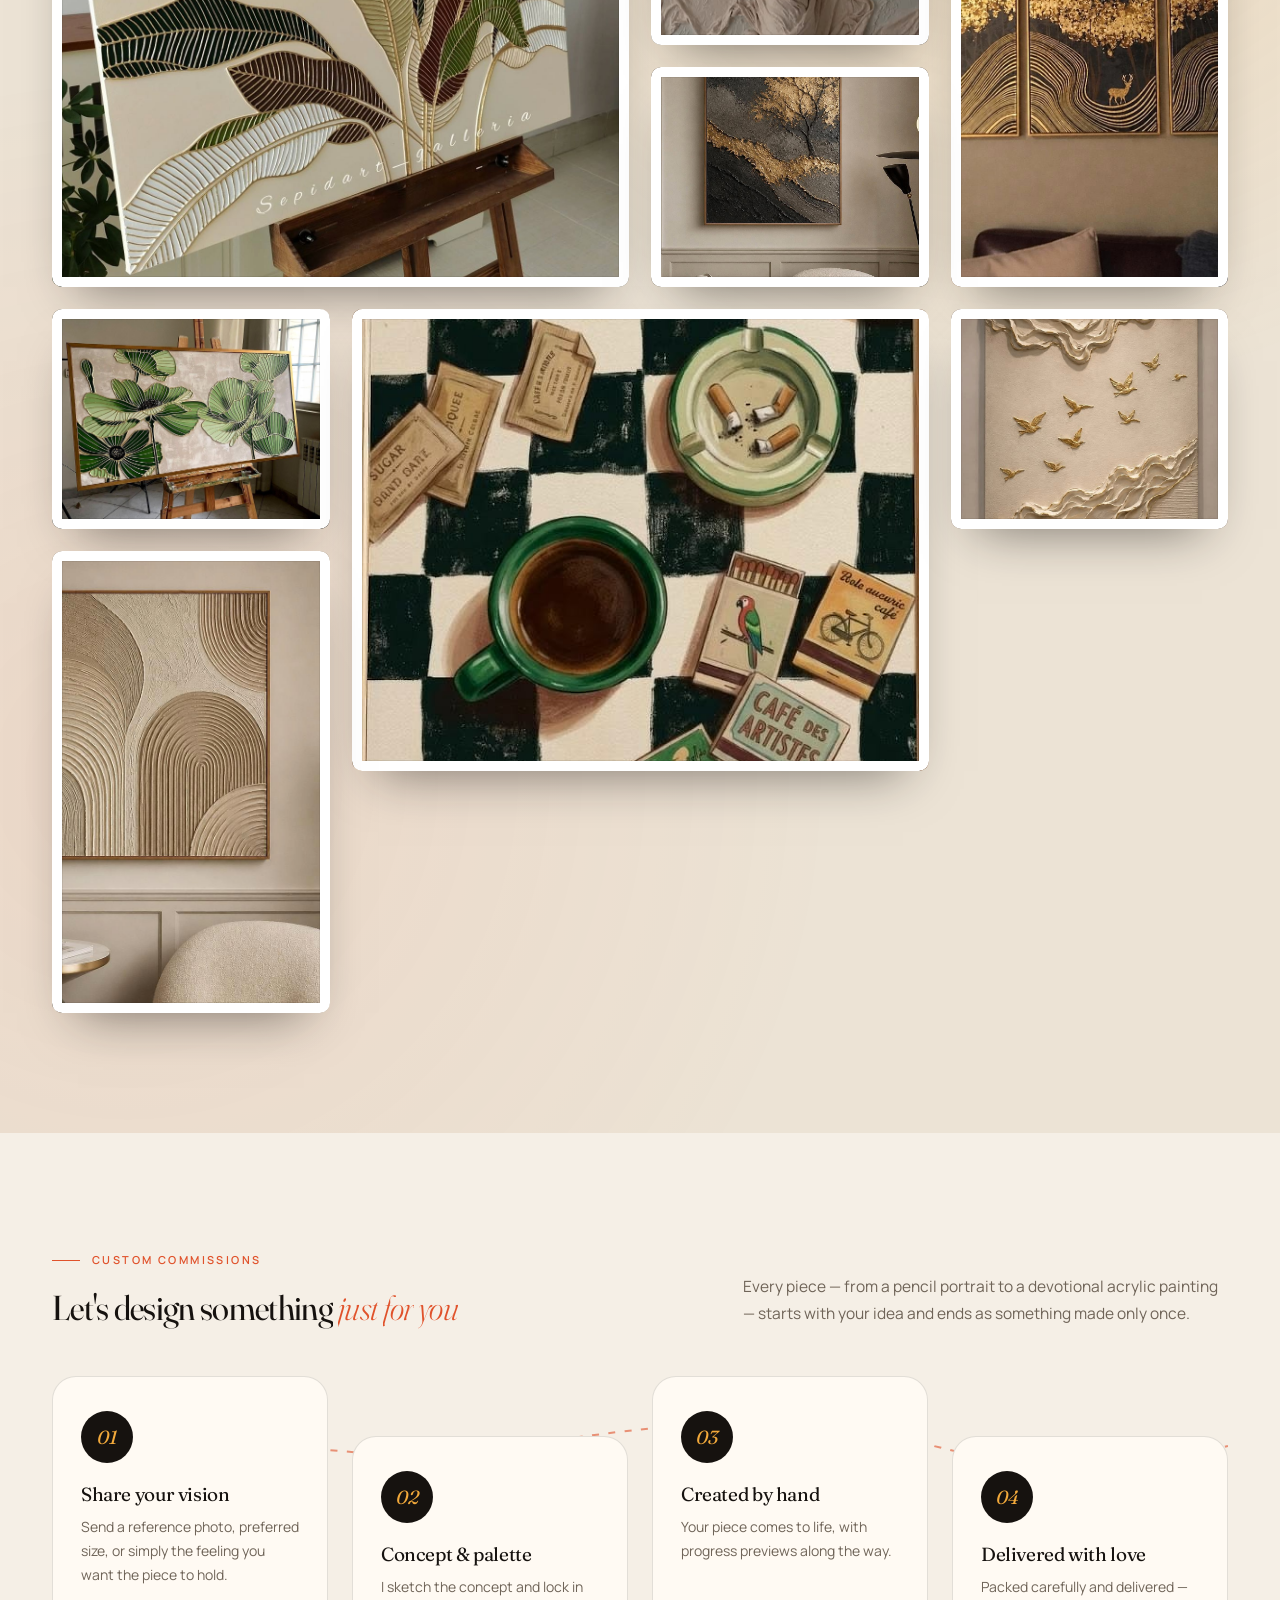
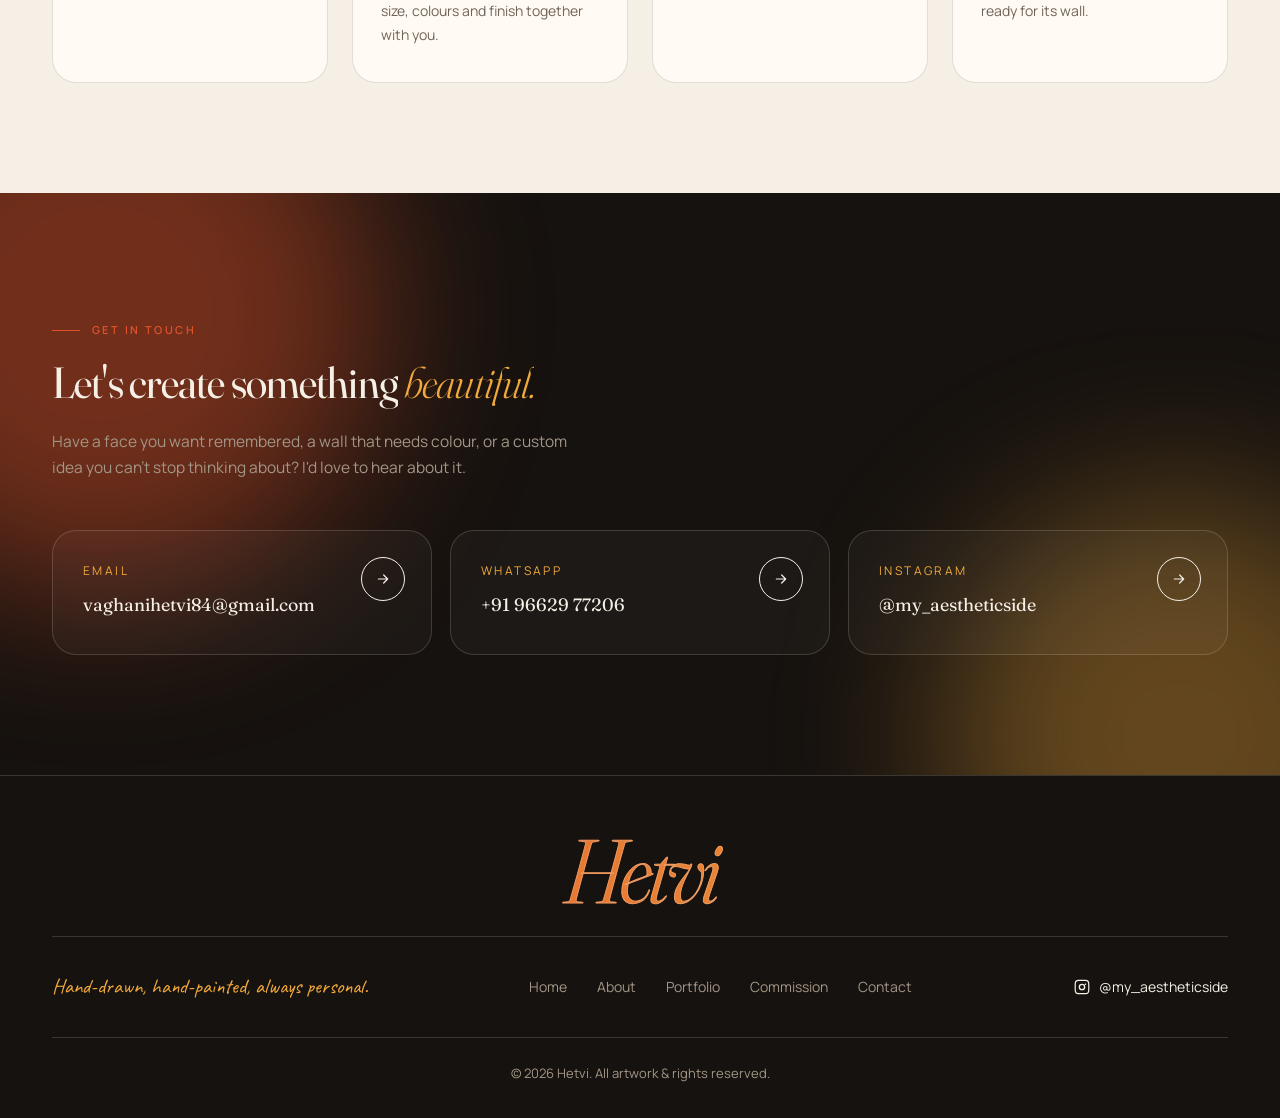
==== commit 96143a65: "images changed" ====
--- a/index.html
+++ b/index.html
@@ -4,7 +4,7 @@
 <meta charset="UTF-8">
 <meta name="viewport" content="width=device-width, initial-scale=1.0">
 <title>Hetvi — Visual Artist &amp; Portrait Studio</title>
-<meta name="description" content="Hetvi is a visual artist working across portrait sketches, acrylics, watercolours, god &amp; goddess paintings and texture art — every piece made to order.">
+<meta name="description" content="Hetvi is a visual artist working across portrait sketches, acrylics, god &amp; goddess paintings and textured wall art — every piece made to order.">
 <meta name="theme-color" content="#16120f">
 <link rel="icon" href="data:image/svg+xml,%3Csvg xmlns='http://www.w3.org/2000/svg' viewBox='0 0 100 100'%3E%3Ccircle cx='50' cy='50' r='46' fill='%2316120f'/%3E%3Cpath d='M28 70 Q36 28 72 26' stroke='%23e0522b' stroke-width='8' fill='none' stroke-linecap='round'/%3E%3Ccircle cx='72' cy='26' r='7' fill='%23f2a93b'/%3E%3C/svg%3E">
 
@@ -40,9 +40,8 @@
           <ul class="dropdown">
             <li><a href="#portrait-sketches"><b>01</b> Portrait Sketches</a></li>
             <li><a href="#acrylic-paintings"><b>02</b> Acrylic Paintings</a></li>
-            <li><a href="#watercolour-paintings"><b>03</b> Watercolour Paintings</a></li>
-            <li><a href="#god-goddess-paintings"><b>04</b> God &amp; Goddess Art</a></li>
-            <li><a href="#texture-art"><b>05</b> Texture Art</a></li>
+            <li><a href="#god-goddess-paintings"><b>03</b> God &amp; Goddess Art</a></li>
+            <li><a href="#texture-art"><b>04</b> Texture Art</a></li>
           </ul>
         </li>
         <li><a href="#commission" class="nav-link">Commission</a></li>
@@ -106,7 +105,7 @@
     </button>
 
     <div class="hero-foot container hero-in" style="--d:1.3s">
-      <span>Portraits</span><span>Acrylics</span><span>Watercolours</span><span>Divine Art</span><span>Texture Art</span>
+      <span>Portraits</span><span>Acrylics</span><span>Divine Art</span><span>Texture Art</span>
       <a href="#about" class="scroll-cue" aria-label="Scroll down"><i></i>Scroll</a>
     </div>
   </section>
@@ -115,8 +114,8 @@
   <section class="about" id="about">
     <div class="container about-grid">
       <div class="about-visual">
-        <div class="about-img about-img--main reveal-img"><div class="art-media"><img loading="lazy" src="images/about/1.jpg" alt="An artist at work in the studio"></div></div>
-        <div class="about-img about-img--small reveal-img" style="--i:2"><div class="art-media"><img loading="lazy" src="images/watercolour-paintings/other-paintings/2.jpg" alt="Watercolour flowers"></div></div>
+        <div class="about-img about-img--main reveal-img"><div class="art-media"><img loading="lazy" src="images/texture-art/cafe-office-decor/1.jpg" alt="A painting in progress on the easel"></div></div>
+        <div class="about-img about-img--small reveal-img" style="--i:2"><div class="art-media"><img loading="lazy" src="images/acrylic-paintings/self-portraits/2.jpg" alt="A hand-painted self portrait on canvas"></div></div>
         <div class="spin-badge" aria-hidden="true">
           <svg viewBox="0 0 200 200"><defs><path id="aboutCircle" d="M100,100 m-72,0 a72,72 0 1,1 144,0 a72,72 0 1,1 -144,0"/></defs>
             <text><textPath href="#aboutCircle">handmade ✦ one of one ✦ made to order ✦ </textPath></text></svg>
@@ -128,11 +127,11 @@
       <div class="about-content">
         <p class="eyebrow reveal">About the artist</p>
         <h2 class="split">The artist behind <em>the canvas</em></h2>
-        <p class="about-text reveal">Hi, I'm Hetvi — an artist who finds magic in turning faces, feelings and blank walls into something worth remembering. My hands move between graphite, acrylic, watercolour and texture, but the goal stays the same: art that feels personal.</p>
-        <p class="about-text reveal">Whether it's a quiet portrait of someone you love, a goddess painted in gold, or a textured piece made just for your living room — every commission is built around your story, not a template.</p>
+        <p class="about-text reveal">Hi, I'm Hetvi — an artist who finds magic in turning faces and feelings into something worth remembering. My hands move between graphite and acrylic, but the goal stays the same: art that feels personal.</p>
+        <p class="about-text reveal">Whether it's a quiet portrait of someone you love or a goddess painted in gold — every commission is built around your story, not a template.</p>
         <div class="about-stats reveal">
-          <div><strong data-count="5" data-suffix="+">0+</strong><span>Mediums</span></div>
-          <div><strong data-count="16" data-suffix="">0</strong><span>Art styles</span></div>
+          <div><strong data-count="4" data-suffix="+">0+</strong><span>Mediums</span></div>
+          <div><strong data-count="9" data-suffix="">0</strong><span>Art styles</span></div>
           <div><strong data-count="100" data-suffix="%">0%</strong><span>Custom-made</span></div>
         </div>
       </div>
@@ -145,9 +144,9 @@
       <div class="craft-head">
         <div>
           <p class="eyebrow reveal">My craft</p>
-          <h2 class="split">Five mediums, <em>endless stories</em></h2>
-        </div>
-        <p class="section-sub reveal">From graphite portraits to resin-textured walls — here's everywhere my pencil and brush wander. Pick one to dive in.</p>
+          <h2 class="split">Four mediums, <em>endless stories</em></h2>
+        </div>
+        <p class="section-sub reveal">From graphite portraits to devotional acrylics — here's everywhere my pencil and brush wander. Pick one to dive in.</p>
       </div>
       <div class="medium-list">
         <a href="#portrait-sketches" class="medium-row reveal" data-img="images/portrait-sketches/personal-self-portraits/2.jpg">
@@ -164,25 +163,18 @@
           <span class="medium-thumb"><img loading="lazy" src="images/acrylic-paintings/vector-painting/1.jpg" alt=""></span>
           <span class="medium-arrow"><svg viewBox="0 0 24 24" width="16" height="16" aria-hidden="true"><path fill="none" stroke="currentColor" stroke-width="1.8" stroke-linecap="round" stroke-linejoin="round" d="M5 12h14M13 6l6 6-6 6"/></svg></span>
         </a>
-        <a href="#watercolour-paintings" class="medium-row reveal" data-img="images/watercolour-paintings/landscapes/2.jpg">
+        <a href="#god-goddess-paintings" class="medium-row reveal" data-img="images/god-goddess-paintings/goddess-paintings/3.jpg">
           <span class="medium-num">03</span>
-          <span class="medium-name">Watercolours</span>
-          <span class="medium-desc">Soft, flowing colour studies of landscapes &amp; quiet moments.</span>
-          <span class="medium-thumb"><img loading="lazy" src="images/watercolour-paintings/landscapes/2.jpg" alt=""></span>
-          <span class="medium-arrow"><svg viewBox="0 0 24 24" width="16" height="16" aria-hidden="true"><path fill="none" stroke="currentColor" stroke-width="1.8" stroke-linecap="round" stroke-linejoin="round" d="M5 12h14M13 6l6 6-6 6"/></svg></span>
-        </a>
-        <a href="#god-goddess-paintings" class="medium-row reveal" data-img="images/god-goddess-paintings/goddess-paintings/3.jpg">
-          <span class="medium-num">04</span>
           <span class="medium-name">God &amp; Goddess Art</span>
           <span class="medium-desc">Divine acrylic art, custom-sized &amp; finished to your vision.</span>
           <span class="medium-thumb"><img loading="lazy" src="images/god-goddess-paintings/goddess-paintings/3.jpg" alt=""></span>
           <span class="medium-arrow"><svg viewBox="0 0 24 24" width="16" height="16" aria-hidden="true"><path fill="none" stroke="currentColor" stroke-width="1.8" stroke-linecap="round" stroke-linejoin="round" d="M5 12h14M13 6l6 6-6 6"/></svg></span>
         </a>
-        <a href="#texture-art" class="medium-row reveal" data-img="images/texture-art/living-room-decor/2.jpg">
-          <span class="medium-num">05</span>
+        <a href="#texture-art" class="medium-row reveal" data-img="images/texture-art/living-room-decor/1.jpg">
+          <span class="medium-num">04</span>
           <span class="medium-name">Texture Art</span>
-          <span class="medium-desc">Dimensional textured pieces &amp; resin art for homes, cafés &amp; offices.</span>
-          <span class="medium-thumb"><img loading="lazy" src="images/texture-art/living-room-decor/2.jpg" alt=""></span>
+          <span class="medium-desc">Dimensional textured pieces for homes, cafés &amp; offices.</span>
+          <span class="medium-thumb"><img loading="lazy" src="images/texture-art/living-room-decor/1.jpg" alt=""></span>
           <span class="medium-arrow"><svg viewBox="0 0 24 24" width="16" height="16" aria-hidden="true"><path fill="none" stroke="currentColor" stroke-width="1.8" stroke-linecap="round" stroke-linejoin="round" d="M5 12h14M13 6l6 6-6 6"/></svg></span>
         </a>
       </div>
@@ -203,12 +195,11 @@
       </header>
 
       <div class="chips reveal" data-target="portrait-sketches">
-        <button class="chip active" data-filter="all">All <sup>15</sup></button>
-        <button class="chip" data-filter="personal-self-portraits">Self Portraits <sup>3</sup></button>
+        <button class="chip active" data-filter="all">All <sup>10</sup></button>
+        <button class="chip" data-filter="personal-self-portraits">Self Portraits <sup>5</sup></button>
         <button class="chip" data-filter="couple-portraits">Couple Portraits <sup>3</sup></button>
-        <button class="chip" data-filter="pet-portraits">Pet Portraits <sup>3</sup></button>
-        <button class="chip" data-filter="family-portraits">Family Portraits <sup>3</sup></button>
-        <button class="chip" data-filter="bride-groom-portraits">Bride &amp; Groom <sup>3</sup></button>
+        <button class="chip" data-filter="family-portraits">Family Portraits <sup>1</sup></button>
+        <button class="chip" data-filter="bride-groom-portraits">Bride &amp; Groom <sup>1</sup></button>
       </div>
     </div>
 
@@ -226,53 +217,33 @@
           <div class="art-media"><img loading="lazy" src="images/portrait-sketches/personal-self-portraits/3.jpg" alt="Self Portrait 3"></div>
           <figcaption><span class="art-cat">Self Portrait</span><span class="art-no">No. 03</span></figcaption>
         </figure>
+        <figure class="art" data-category="personal-self-portraits">
+          <div class="art-media"><img loading="lazy" src="images/portrait-sketches/personal-self-portraits/4.jpg" alt="Self Portrait 4"></div>
+          <figcaption><span class="art-cat">Self Portrait</span><span class="art-no">No. 04</span></figcaption>
+        </figure>
+        <figure class="art" data-category="personal-self-portraits">
+          <div class="art-media"><img loading="lazy" src="images/portrait-sketches/personal-self-portraits/5.jpg" alt="Self Portrait 5"></div>
+          <figcaption><span class="art-cat">Self Portrait</span><span class="art-no">No. 05</span></figcaption>
+        </figure>
         <figure class="art" data-category="couple-portraits">
           <div class="art-media"><img loading="lazy" src="images/portrait-sketches/couple-portraits/1.jpg" alt="Couple Portrait 1"></div>
-          <figcaption><span class="art-cat">Couple Portrait</span><span class="art-no">No. 04</span></figcaption>
+          <figcaption><span class="art-cat">Couple Portrait</span><span class="art-no">No. 06</span></figcaption>
         </figure>
         <figure class="art" data-category="couple-portraits">
           <div class="art-media"><img loading="lazy" src="images/portrait-sketches/couple-portraits/2.jpg" alt="Couple Portrait 2"></div>
-          <figcaption><span class="art-cat">Couple Portrait</span><span class="art-no">No. 05</span></figcaption>
+          <figcaption><span class="art-cat">Couple Portrait</span><span class="art-no">No. 07</span></figcaption>
         </figure>
         <figure class="art" data-category="couple-portraits">
           <div class="art-media"><img loading="lazy" src="images/portrait-sketches/couple-portraits/3.jpg" alt="Couple Portrait 3"></div>
-          <figcaption><span class="art-cat">Couple Portrait</span><span class="art-no">No. 06</span></figcaption>
-        </figure>
-        <figure class="art" data-category="pet-portraits">
-          <div class="art-media"><img loading="lazy" src="images/portrait-sketches/pet-portraits/1.jpg" alt="Pet Portrait 1"></div>
-          <figcaption><span class="art-cat">Pet Portrait</span><span class="art-no">No. 07</span></figcaption>
-        </figure>
-        <figure class="art" data-category="pet-portraits">
-          <div class="art-media"><img loading="lazy" src="images/portrait-sketches/pet-portraits/2.jpg" alt="Pet Portrait 2"></div>
-          <figcaption><span class="art-cat">Pet Portrait</span><span class="art-no">No. 08</span></figcaption>
-        </figure>
-        <figure class="art" data-category="pet-portraits">
-          <div class="art-media"><img loading="lazy" src="images/portrait-sketches/pet-portraits/3.jpg" alt="Pet Portrait 3"></div>
-          <figcaption><span class="art-cat">Pet Portrait</span><span class="art-no">No. 09</span></figcaption>
+          <figcaption><span class="art-cat">Couple Portrait</span><span class="art-no">No. 08</span></figcaption>
         </figure>
         <figure class="art" data-category="family-portraits">
           <div class="art-media"><img loading="lazy" src="images/portrait-sketches/family-portraits/1.jpg" alt="Family Portrait 1"></div>
-          <figcaption><span class="art-cat">Family Portrait</span><span class="art-no">No. 10</span></figcaption>
-        </figure>
-        <figure class="art" data-category="family-portraits">
-          <div class="art-media"><img loading="lazy" src="images/portrait-sketches/family-portraits/2.jpg" alt="Family Portrait 2"></div>
-          <figcaption><span class="art-cat">Family Portrait</span><span class="art-no">No. 11</span></figcaption>
-        </figure>
-        <figure class="art" data-category="family-portraits">
-          <div class="art-media"><img loading="lazy" src="images/portrait-sketches/family-portraits/3.jpg" alt="Family Portrait 3"></div>
-          <figcaption><span class="art-cat">Family Portrait</span><span class="art-no">No. 12</span></figcaption>
+          <figcaption><span class="art-cat">Family Portrait</span><span class="art-no">No. 09</span></figcaption>
         </figure>
         <figure class="art" data-category="bride-groom-portraits">
           <div class="art-media"><img loading="lazy" src="images/portrait-sketches/bride-groom-portraits/1.jpg" alt="Bride and Groom 1"></div>
-          <figcaption><span class="art-cat">Bride &amp; Groom</span><span class="art-no">No. 13</span></figcaption>
-        </figure>
-        <figure class="art" data-category="bride-groom-portraits">
-          <div class="art-media"><img loading="lazy" src="images/portrait-sketches/bride-groom-portraits/2.jpg" alt="Bride and Groom 2"></div>
-          <figcaption><span class="art-cat">Bride &amp; Groom</span><span class="art-no">No. 14</span></figcaption>
-        </figure>
-        <figure class="art" data-category="bride-groom-portraits">
-          <div class="art-media"><img loading="lazy" src="images/portrait-sketches/bride-groom-portraits/3.jpg" alt="Bride and Groom 3"></div>
-          <figcaption><span class="art-cat">Bride &amp; Groom</span><span class="art-no">No. 15</span></figcaption>
+          <figcaption><span class="art-cat">Bride &amp; Groom</span><span class="art-no">No. 10</span></figcaption>
         </figure>
       </div>
     </div>
@@ -287,15 +258,15 @@
         <div class="work-titles">
           <p class="eyebrow reveal">02 — Acrylic Paintings</p>
           <h2 class="split">Bold strokes, <em>honest colour</em></h2>
-          <p class="section-sub reveal">Textured, confident acrylic work — from lifelike self portraits to vector-inspired and abstract pieces. Drag to explore.</p>
+          <p class="section-sub reveal">Textured, confident acrylic work — from lifelike self portraits to vector-inspired pieces. Drag to explore.</p>
         </div>
       </header>
 
       <div class="chips reveal" data-target="acrylic-paintings">
-        <button class="chip active" data-filter="all">All <sup>9</sup></button>
-        <button class="chip" data-filter="self-portraits">Self Portraits <sup>3</sup></button>
-        <button class="chip" data-filter="vector-painting">Vector Painting <sup>3</sup></button>
-        <button class="chip" data-filter="abstract-paintings">Abstract Paintings <sup>3</sup></button>
+        <button class="chip active" data-filter="all">All <sup>5</sup></button>
+        <button class="chip" data-filter="self-portraits">Self Portraits <sup>2</sup></button>
+        <button class="chip" data-filter="vector-painting">Vector Painting <sup>1</sup></button>
+        <button class="chip" data-filter="abstract-paintings">Abstract Paintings <sup>2</sup></button>
       </div>
     </div>
 
@@ -309,33 +280,17 @@
           <div class="art-media"><img loading="lazy" src="images/acrylic-paintings/self-portraits/2.jpg" alt="Self Portrait 2"></div>
           <figcaption><span class="art-cat">Self Portrait</span><span class="art-no">No. 02</span></figcaption>
         </figure>
-        <figure class="art" data-category="self-portraits">
-          <div class="art-media"><img loading="lazy" src="images/acrylic-paintings/self-portraits/3.jpg" alt="Self Portrait 3"></div>
-          <figcaption><span class="art-cat">Self Portrait</span><span class="art-no">No. 03</span></figcaption>
-        </figure>
         <figure class="art" data-category="vector-painting">
           <div class="art-media"><img loading="lazy" src="images/acrylic-paintings/vector-painting/1.jpg" alt="Vector Painting 1"></div>
-          <figcaption><span class="art-cat">Vector Painting</span><span class="art-no">No. 04</span></figcaption>
-        </figure>
-        <figure class="art" data-category="vector-painting">
-          <div class="art-media"><img loading="lazy" src="images/acrylic-paintings/vector-painting/2.jpg" alt="Vector Painting 2"></div>
-          <figcaption><span class="art-cat">Vector Painting</span><span class="art-no">No. 05</span></figcaption>
-        </figure>
-        <figure class="art" data-category="vector-painting">
-          <div class="art-media"><img loading="lazy" src="images/acrylic-paintings/vector-painting/3.jpg" alt="Vector Painting 3"></div>
-          <figcaption><span class="art-cat">Vector Painting</span><span class="art-no">No. 06</span></figcaption>
+          <figcaption><span class="art-cat">Vector Painting</span><span class="art-no">No. 03</span></figcaption>
         </figure>
         <figure class="art" data-category="abstract-paintings">
-          <div class="art-media"><img loading="lazy" src="images/acrylic-paintings/abstract-paintings/1.jpg" alt="Abstract 1"></div>
-          <figcaption><span class="art-cat">Abstract</span><span class="art-no">No. 07</span></figcaption>
+          <div class="art-media"><img loading="lazy" src="images/acrylic-paintings/abstract-paintings/1.jpg" alt="Abstract Painting 1"></div>
+          <figcaption><span class="art-cat">Abstract Painting</span><span class="art-no">No. 04</span></figcaption>
         </figure>
         <figure class="art" data-category="abstract-paintings">
-          <div class="art-media"><img loading="lazy" src="images/acrylic-paintings/abstract-paintings/2.jpg" alt="Abstract 2"></div>
-          <figcaption><span class="art-cat">Abstract</span><span class="art-no">No. 08</span></figcaption>
-        </figure>
-        <figure class="art" data-category="abstract-paintings">
-          <div class="art-media"><img loading="lazy" src="images/acrylic-paintings/abstract-paintings/3.jpg" alt="Abstract 3"></div>
-          <figcaption><span class="art-cat">Abstract</span><span class="art-no">No. 09</span></figcaption>
+          <div class="art-media"><img loading="lazy" src="images/acrylic-paintings/abstract-paintings/2.jpg" alt="Abstract Painting 2"></div>
+          <figcaption><span class="art-cat">Abstract Painting</span><span class="art-no">No. 05</span></figcaption>
         </figure>
       </div>
     </div>
@@ -348,64 +303,14 @@
     </div>
   </section>
 
-  <!-- ================= WATERCOLOUR PAINTINGS ================= -->
-  <section class="work work--organic tone-wash" id="watercolour-paintings">
+  <!-- ================= GOD &AMP; GODDESS ART ================= -->
+  <section class="work work--arch tone-divine" id="god-goddess-paintings">
     <div class="work-deco" aria-hidden="true"></div>
     <div class="container">
       <header class="work-head">
         <span class="work-num" aria-hidden="true">03</span>
         <div class="work-titles">
-          <p class="eyebrow reveal">03 — Watercolour Paintings</p>
-          <h2 class="split">Soft, <em>breathing</em> colour</h2>
-          <p class="section-sub reveal">Fluid, translucent colour work — landscapes and quiet studies, painted wet-on-wet.</p>
-        </div>
-      </header>
-
-      <div class="chips reveal" data-target="watercolour-paintings">
-        <button class="chip active" data-filter="all">All <sup>6</sup></button>
-        <button class="chip" data-filter="landscapes">Landscapes <sup>3</sup></button>
-        <button class="chip" data-filter="other-paintings">Other Paintings <sup>3</sup></button>
-      </div>
-    </div>
-
-    <div class="container">
-      <div class="gallery gallery--organic" id="gallery-watercolour-paintings">
-        <figure class="art" data-category="landscapes">
-          <div class="art-media"><img loading="lazy" src="images/watercolour-paintings/landscapes/1.jpg" alt="Landscape 1"></div>
-          <figcaption><span class="art-cat">Landscape</span><span class="art-no">No. 01</span></figcaption>
-        </figure>
-        <figure class="art" data-category="landscapes">
-          <div class="art-media"><img loading="lazy" src="images/watercolour-paintings/landscapes/2.jpg" alt="Landscape 2"></div>
-          <figcaption><span class="art-cat">Landscape</span><span class="art-no">No. 02</span></figcaption>
-        </figure>
-        <figure class="art" data-category="landscapes">
-          <div class="art-media"><img loading="lazy" src="images/watercolour-paintings/landscapes/3.jpg" alt="Landscape 3"></div>
-          <figcaption><span class="art-cat">Landscape</span><span class="art-no">No. 03</span></figcaption>
-        </figure>
-        <figure class="art" data-category="other-paintings">
-          <div class="art-media"><img loading="lazy" src="images/watercolour-paintings/other-paintings/1.jpg" alt="Study 1"></div>
-          <figcaption><span class="art-cat">Study</span><span class="art-no">No. 04</span></figcaption>
-        </figure>
-        <figure class="art" data-category="other-paintings">
-          <div class="art-media"><img loading="lazy" src="images/watercolour-paintings/other-paintings/2.jpg" alt="Study 2"></div>
-          <figcaption><span class="art-cat">Study</span><span class="art-no">No. 05</span></figcaption>
-        </figure>
-        <figure class="art" data-category="other-paintings">
-          <div class="art-media"><img loading="lazy" src="images/watercolour-paintings/other-paintings/3.jpg" alt="Study 3"></div>
-          <figcaption><span class="art-cat">Study</span><span class="art-no">No. 06</span></figcaption>
-        </figure>
-      </div>
-    </div>
-  </section>
-
-  <!-- ================= GOD &AMP; GODDESS ART ================= -->
-  <section class="work work--arch tone-divine" id="god-goddess-paintings">
-    <div class="work-deco" aria-hidden="true"></div>
-    <div class="container">
-      <header class="work-head">
-        <span class="work-num" aria-hidden="true">04</span>
-        <div class="work-titles">
-          <p class="eyebrow reveal">04 — God &amp; Goddess Art</p>
+          <p class="eyebrow reveal">03 — God &amp; Goddess Art</p>
           <h2 class="split">Devotion, <em>painted</em></h2>
           <p class="section-sub reveal">Acrylic devotional art finished with intention — every size, palette and decorative detail made to order.</p>
           <p class="custom-note reveal"><span>✦</span> Fully customisable — share your preferred size, colour palette and decorative finish.</p>
@@ -454,20 +359,19 @@
     <div class="work-deco" aria-hidden="true"></div>
     <div class="container">
       <header class="work-head">
-        <span class="work-num" aria-hidden="true">05</span>
+        <span class="work-num" aria-hidden="true">04</span>
         <div class="work-titles">
-          <p class="eyebrow reveal">05 — Texture Art</p>
+          <p class="eyebrow reveal">04 — Texture Art</p>
           <h2 class="split">Dimension <em>on the wall</em></h2>
-          <p class="section-sub reveal">Dimensional textured paintings and resin art for the walls people live, work and sip coffee in.</p>
-          <p class="custom-note reveal"><span>✦</span> Made to order for living rooms, cafés &amp; offices — resin art on request.</p>
+          <p class="section-sub reveal">Dimensional textured paintings for the walls people live, work and sip coffee in.</p>
+          <p class="custom-note reveal"><span>✦</span> Made to order for living rooms, cafés &amp; offices.</p>
         </div>
       </header>
 
       <div class="chips reveal" data-target="texture-art">
-        <button class="chip active" data-filter="all">All <sup>9</sup></button>
-        <button class="chip" data-filter="living-room-decor">Living Room <sup>3</sup></button>
-        <button class="chip" data-filter="cafe-office-decor">Café &amp; Office <sup>3</sup></button>
-        <button class="chip" data-filter="resin-art">Resin Art <sup>3</sup></button>
+        <button class="chip active" data-filter="all">All <sup>8</sup></button>
+        <button class="chip" data-filter="living-room-decor">Living Room <sup>4</sup></button>
+        <button class="chip" data-filter="cafe-office-decor">Café &amp; Office <sup>4</sup></button>
       </div>
     </div>
 
@@ -485,33 +389,30 @@
           <div class="art-media"><img loading="lazy" src="images/texture-art/living-room-decor/3.jpg" alt="Living Room Decor 3"></div>
           <figcaption><span class="art-cat">Living Room Decor</span><span class="art-no">No. 03</span></figcaption>
         </figure>
+        <figure class="art" data-category="living-room-decor">
+          <div class="art-media"><img loading="lazy" src="images/texture-art/living-room-decor/4.jpg" alt="Living Room Decor 4"></div>
+          <figcaption><span class="art-cat">Living Room Decor</span><span class="art-no">No. 04</span></figcaption>
+        </figure>
         <figure class="art" data-category="cafe-office-decor">
           <div class="art-media"><img loading="lazy" src="images/texture-art/cafe-office-decor/1.jpg" alt="Café and Office 1"></div>
-          <figcaption><span class="art-cat">Café &amp; Office</span><span class="art-no">No. 04</span></figcaption>
+          <figcaption><span class="art-cat">Café &amp; Office</span><span class="art-no">No. 05</span></figcaption>
         </figure>
         <figure class="art" data-category="cafe-office-decor">
           <div class="art-media"><img loading="lazy" src="images/texture-art/cafe-office-decor/2.jpg" alt="Café and Office 2"></div>
-          <figcaption><span class="art-cat">Café &amp; Office</span><span class="art-no">No. 05</span></figcaption>
+          <figcaption><span class="art-cat">Café &amp; Office</span><span class="art-no">No. 06</span></figcaption>
         </figure>
         <figure class="art" data-category="cafe-office-decor">
           <div class="art-media"><img loading="lazy" src="images/texture-art/cafe-office-decor/3.jpg" alt="Café and Office 3"></div>
-          <figcaption><span class="art-cat">Café &amp; Office</span><span class="art-no">No. 06</span></figcaption>
-        </figure>
-        <figure class="art" data-category="resin-art">
-          <div class="art-media"><img loading="lazy" src="images/texture-art/resin-art/1.jpg" alt="Resin Art 1"></div>
-          <figcaption><span class="art-cat">Resin Art</span><span class="art-no">No. 07</span></figcaption>
-        </figure>
-        <figure class="art" data-category="resin-art">
-          <div class="art-media"><img loading="lazy" src="images/texture-art/resin-art/2.jpg" alt="Resin Art 2"></div>
-          <figcaption><span class="art-cat">Resin Art</span><span class="art-no">No. 08</span></figcaption>
-        </figure>
-        <figure class="art" data-category="resin-art">
-          <div class="art-media"><img loading="lazy" src="images/texture-art/resin-art/3.jpg" alt="Resin Art 3"></div>
-          <figcaption><span class="art-cat">Resin Art</span><span class="art-no">No. 09</span></figcaption>
-        </figure>
-      </div>
-    </div>
-  </section>
+          <figcaption><span class="art-cat">Café &amp; Office</span><span class="art-no">No. 07</span></figcaption>
+        </figure>
+        <figure class="art" data-category="cafe-office-decor">
+          <div class="art-media"><img loading="lazy" src="images/texture-art/cafe-office-decor/4.jpg" alt="Café and Office 4"></div>
+          <figcaption><span class="art-cat">Café &amp; Office</span><span class="art-no">No. 08</span></figcaption>
+        </figure>
+      </div>
+    </div>
+  </section>
+
 
   <!-- ================= COMMISSION ================= -->
   <section class="commission" id="commission">
@@ -521,7 +422,7 @@
           <p class="eyebrow reveal">Custom commissions</p>
           <h2 class="split">Let's design something <em>just for you</em></h2>
         </div>
-        <p class="section-sub reveal">Every piece — from a pencil portrait to a resin wall panel — starts with your idea and ends as something made only once.</p>
+        <p class="section-sub reveal">Every piece — from a pencil portrait to a devotional acrylic painting — starts with your idea and ends as something made only once.</p>
       </div>
 
       <div class="steps" id="steps">
@@ -544,16 +445,14 @@
       <p class="contact-lede reveal">Have a face you want remembered, a wall that needs colour, or a custom idea you can't stop thinking about? I'd love to hear about it.</p>
 
       <div class="contact-cards">
-        <!-- TODO: replace with your real email -->
-        <a class="contact-card reveal" style="--i:0" href="mailto:your.email@example.com">
+        <a class="contact-card reveal" style="--i:0" href="mailto:vaghanihetvi84@gmail.com">
           <span class="contact-label">Email</span>
-          <span class="contact-value">your.email@example.com</span>
+          <span class="contact-value">vaghanihetvi84@gmail.com</span>
           <span class="contact-go"><svg viewBox="0 0 24 24" width="16" height="16" aria-hidden="true"><path fill="none" stroke="currentColor" stroke-width="1.8" stroke-linecap="round" stroke-linejoin="round" d="M5 12h14M13 6l6 6-6 6"/></svg></span>
         </a>
-        <!-- TODO: replace with your real phone number -->
-        <a class="contact-card reveal" style="--i:1" href="tel:+910000000000">
-          <span class="contact-label">Phone / WhatsApp</span>
-          <span class="contact-value">+91 00000 00000</span>
+        <a class="contact-card reveal" style="--i:1" href="https://wa.me/919662977206" target="_blank" rel="noopener">
+          <span class="contact-label">WhatsApp</span>
+          <span class="contact-value">+91 96629 77206</span>
           <span class="contact-go"><svg viewBox="0 0 24 24" width="16" height="16" aria-hidden="true"><path fill="none" stroke="currentColor" stroke-width="1.8" stroke-linecap="round" stroke-linejoin="round" d="M5 12h14M13 6l6 6-6 6"/></svg></span>
         </a>
         <a class="contact-card reveal" style="--i:2" href="https://instagram.com/my_aestheticside" target="_blank" rel="noopener">
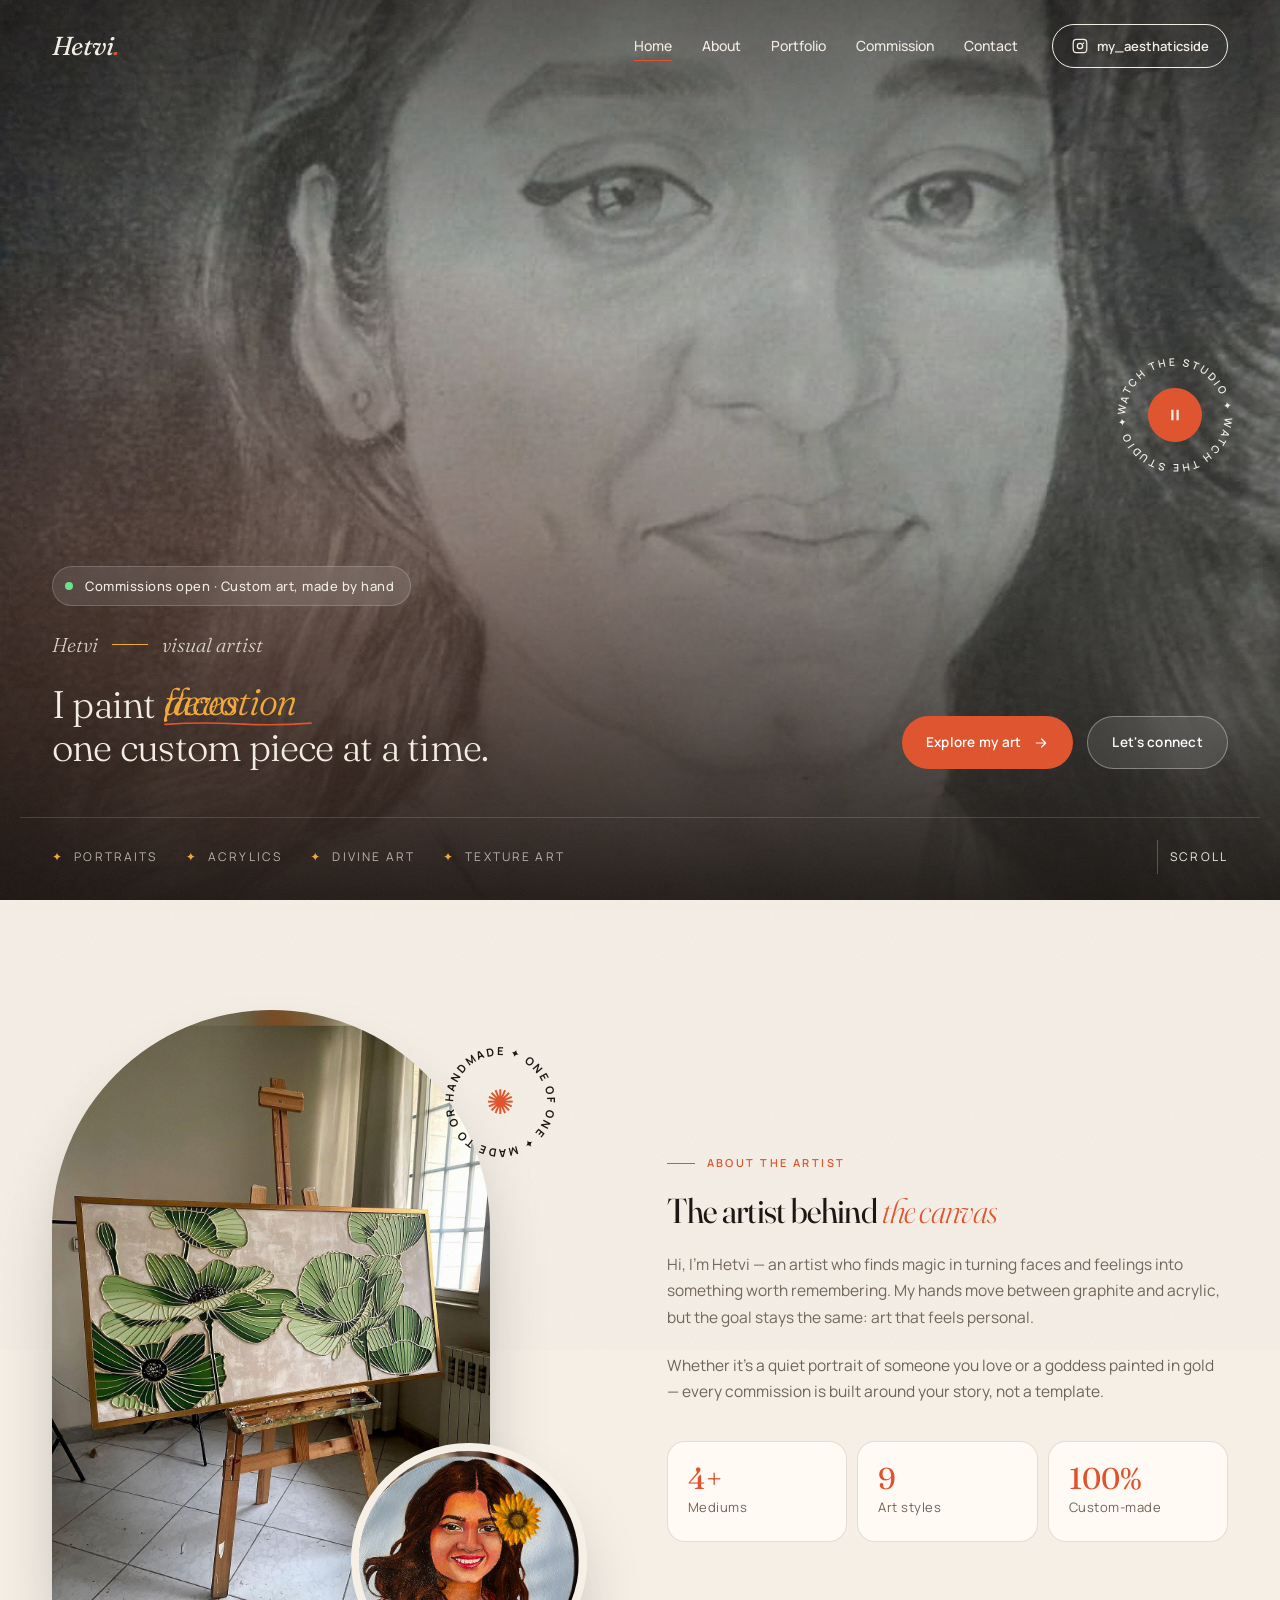
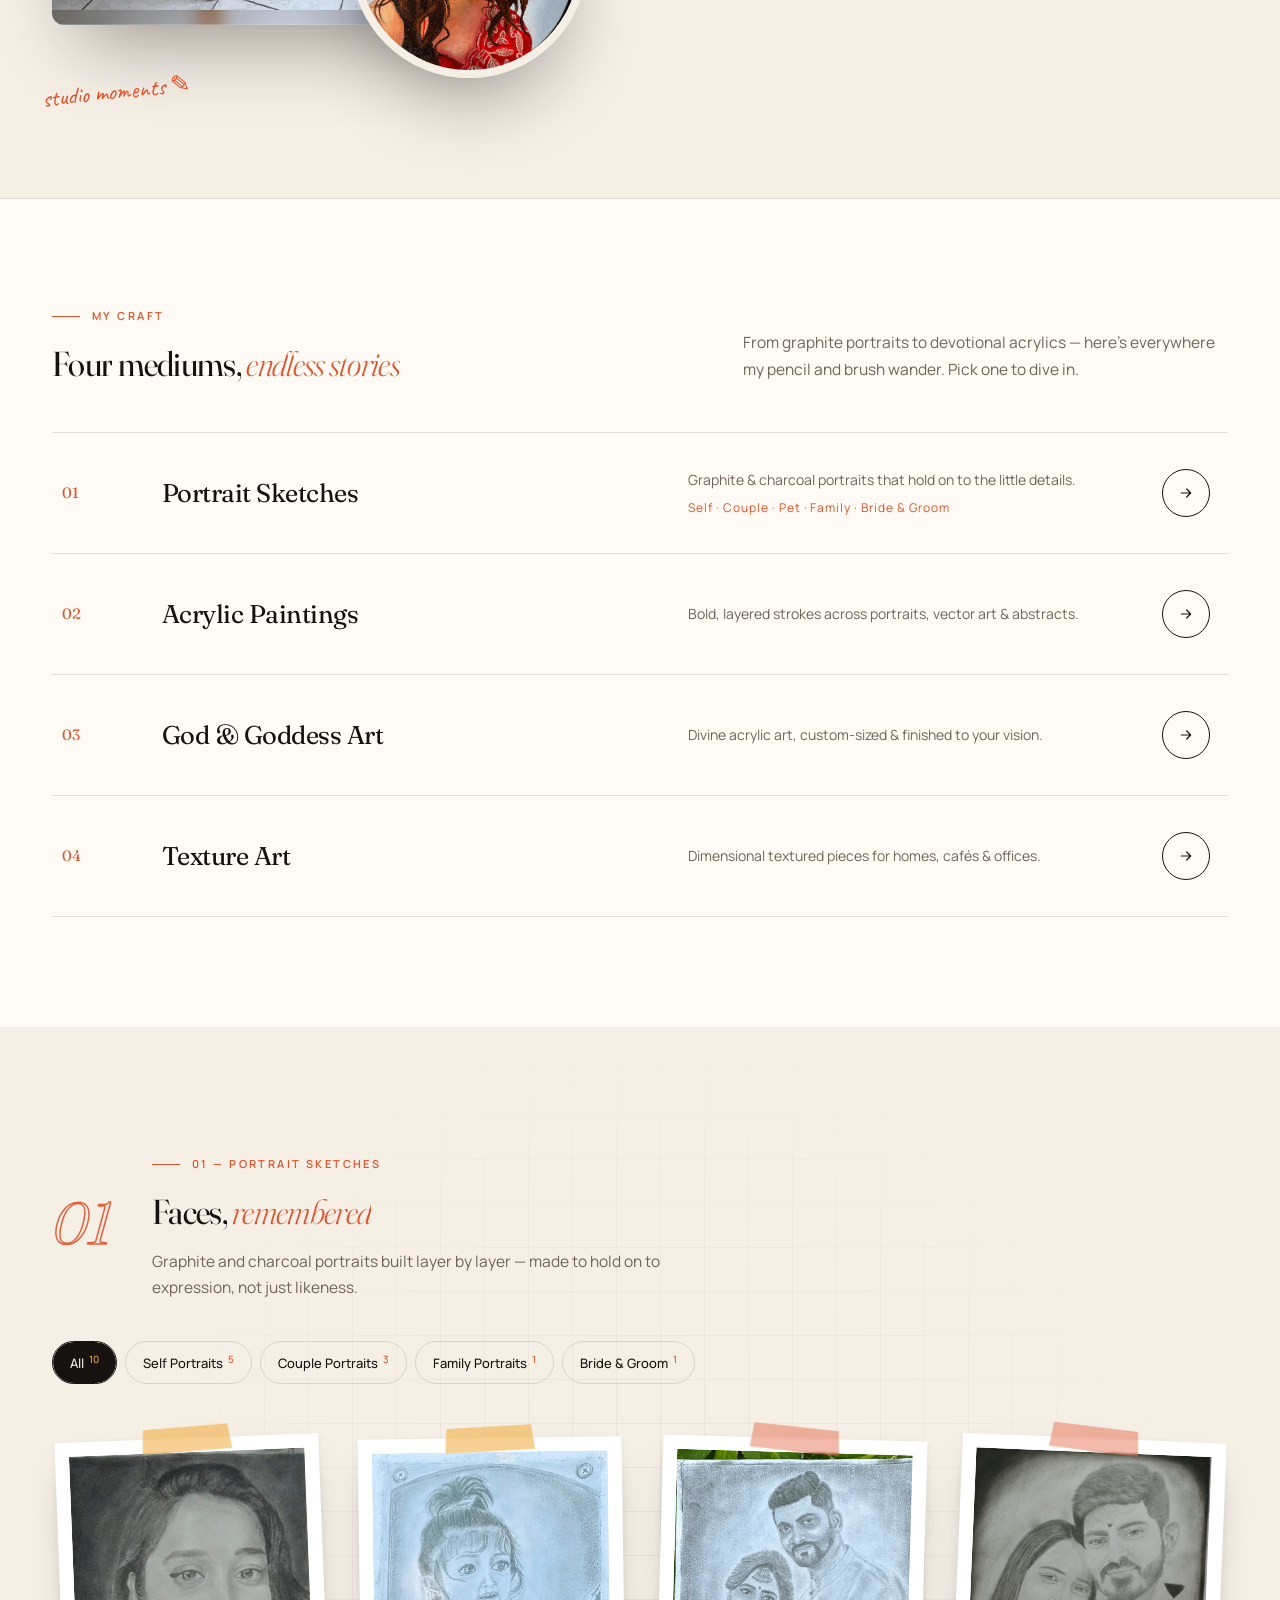
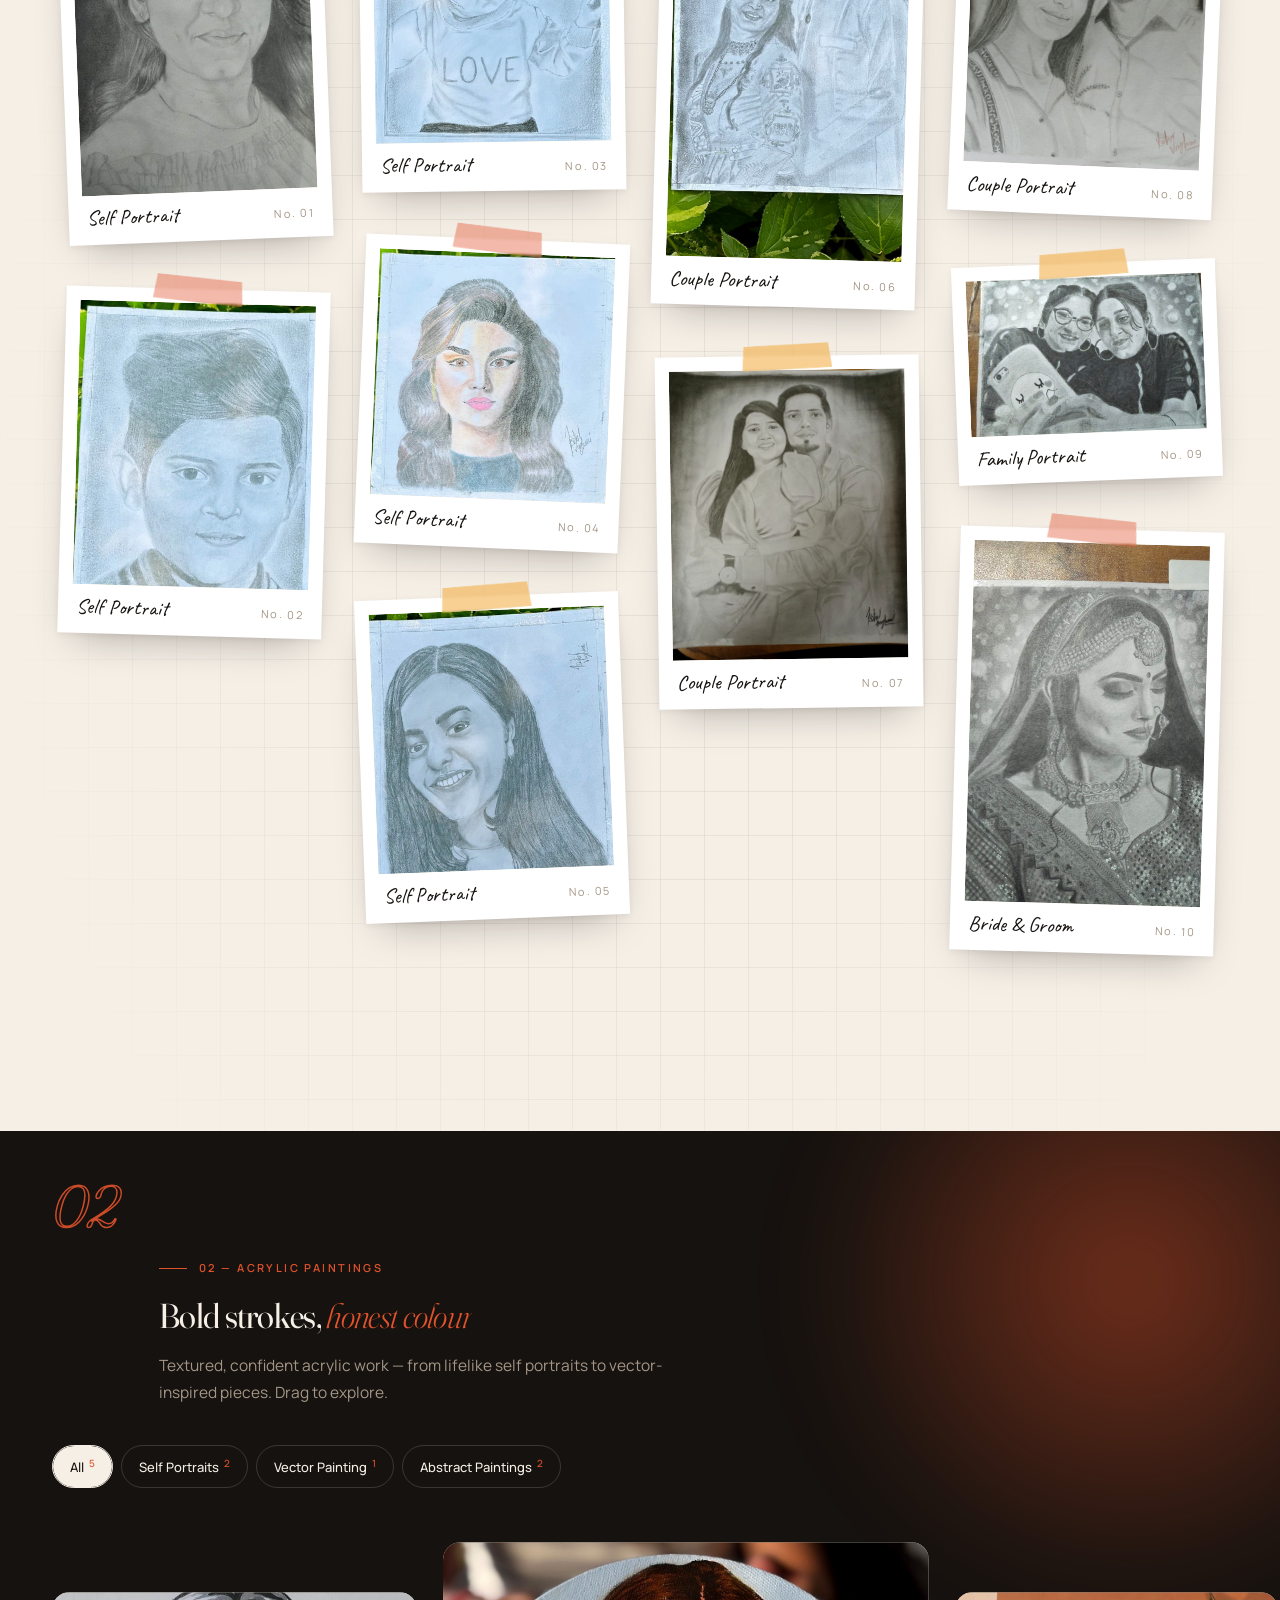
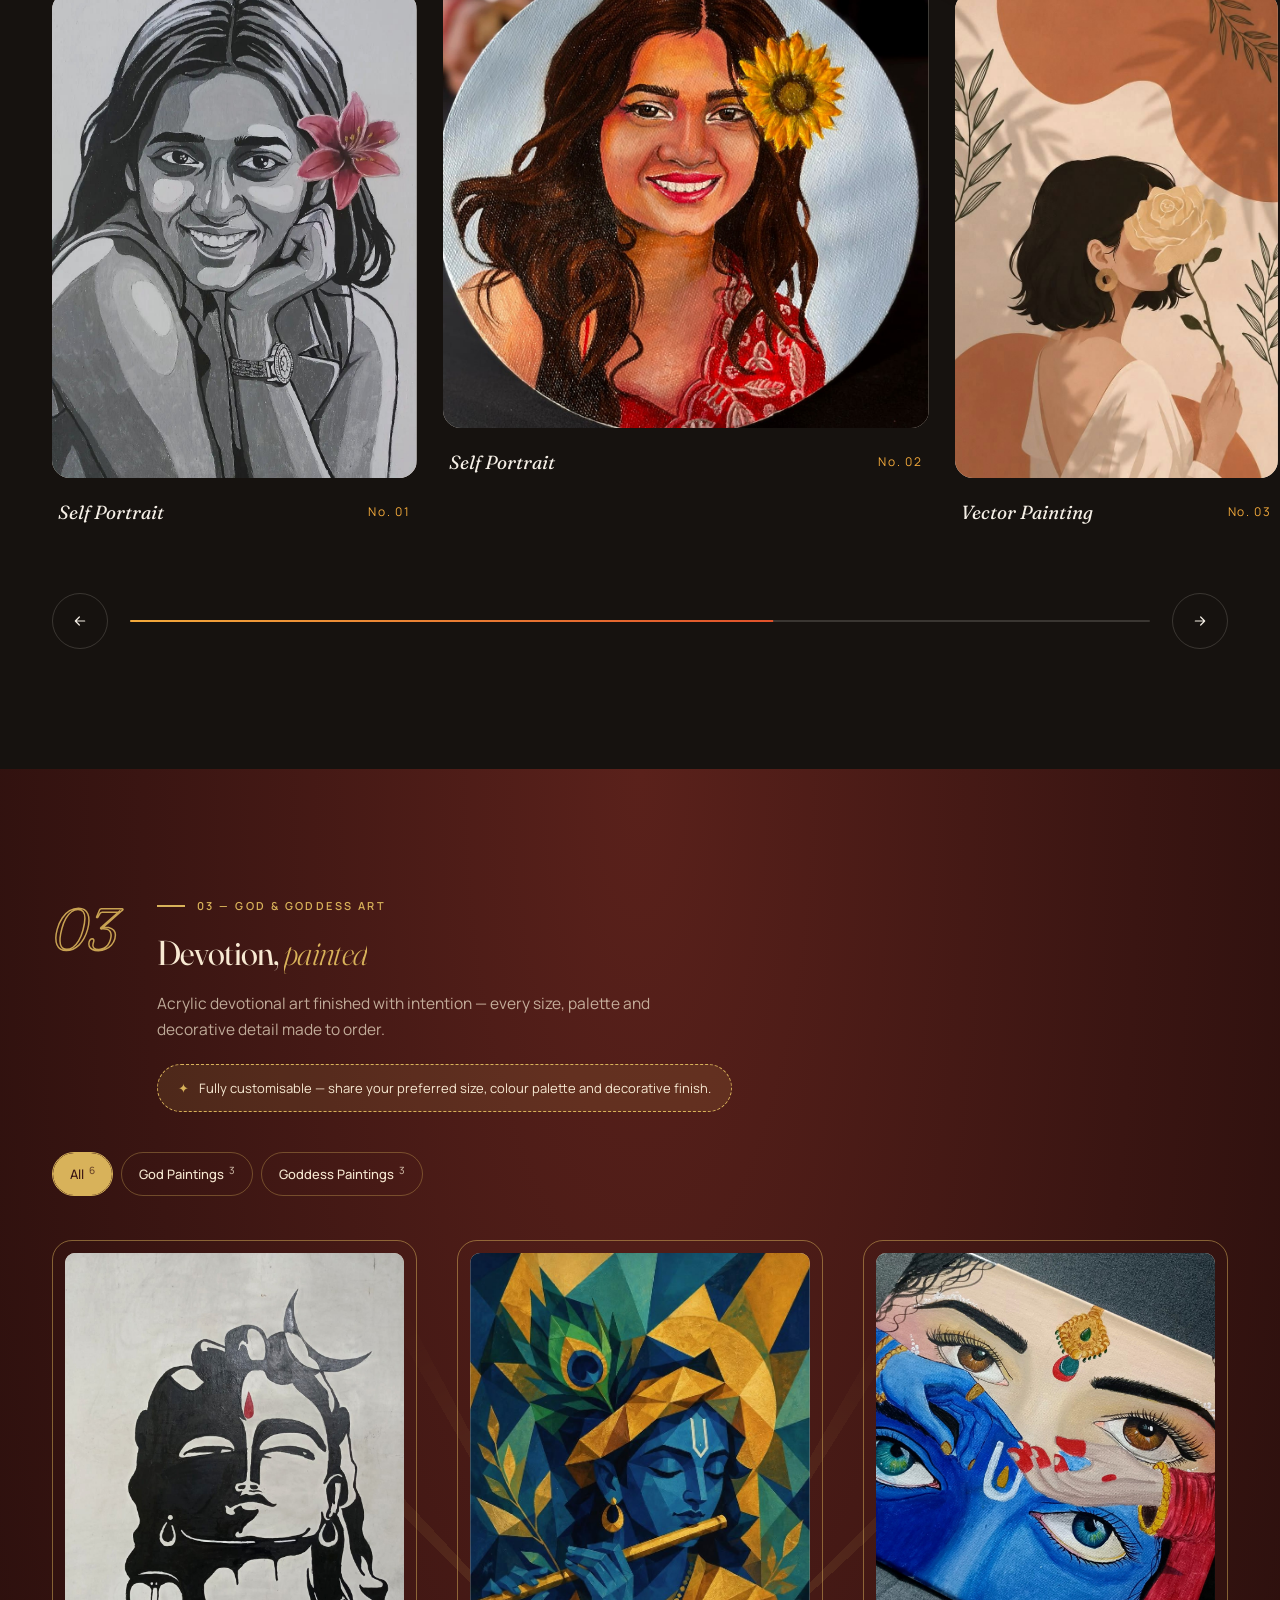
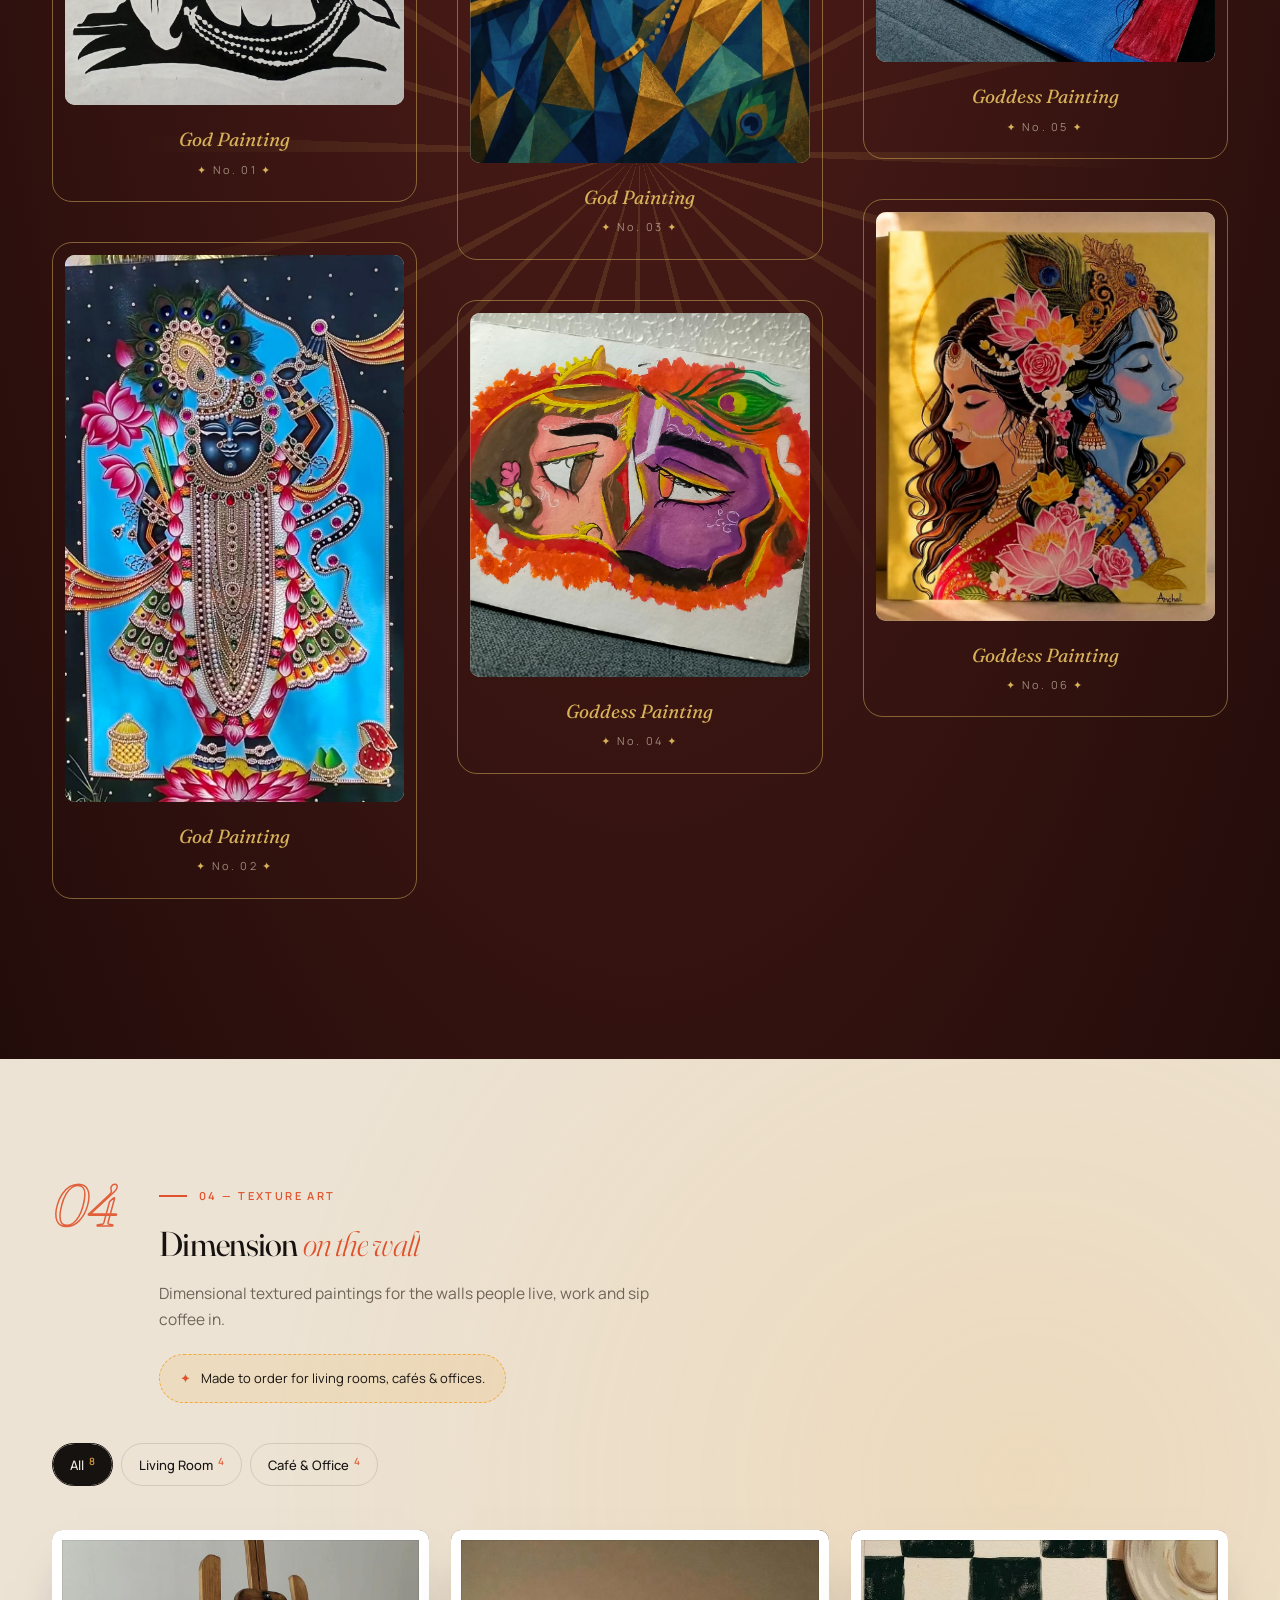
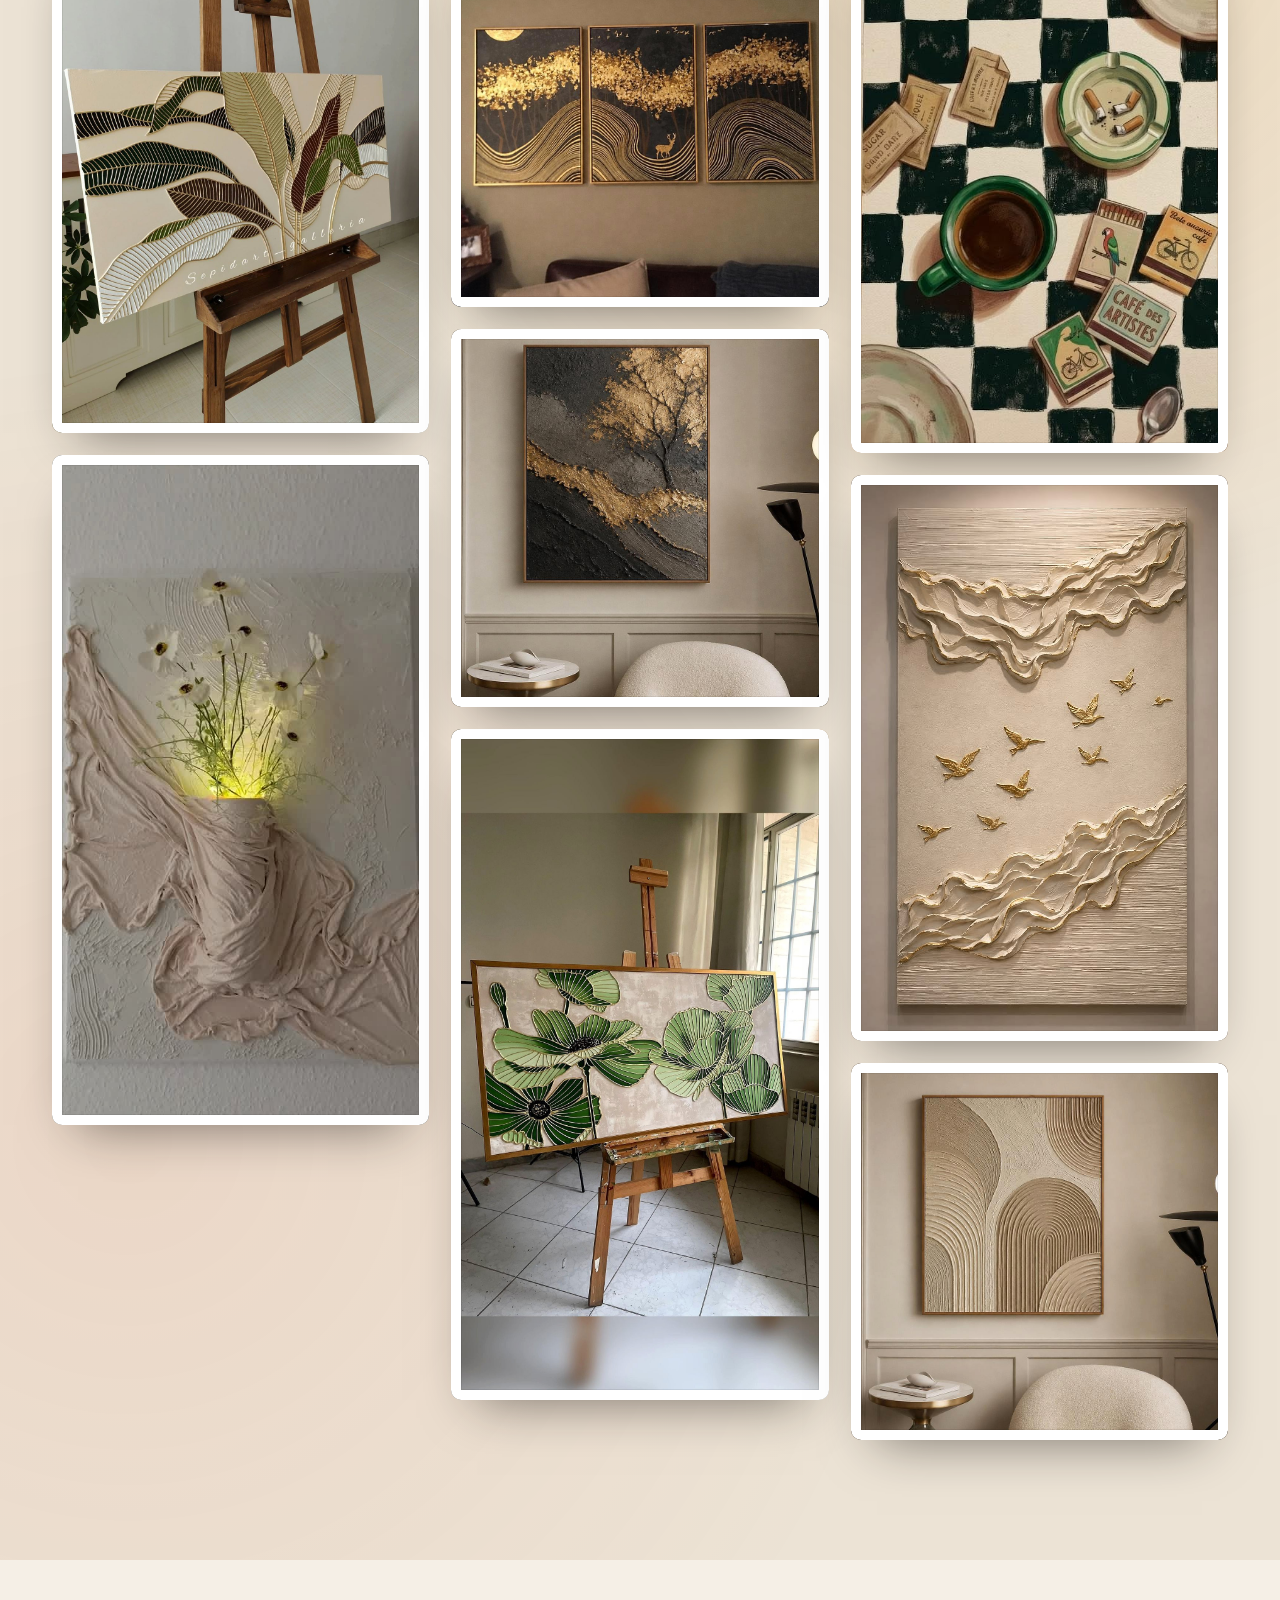
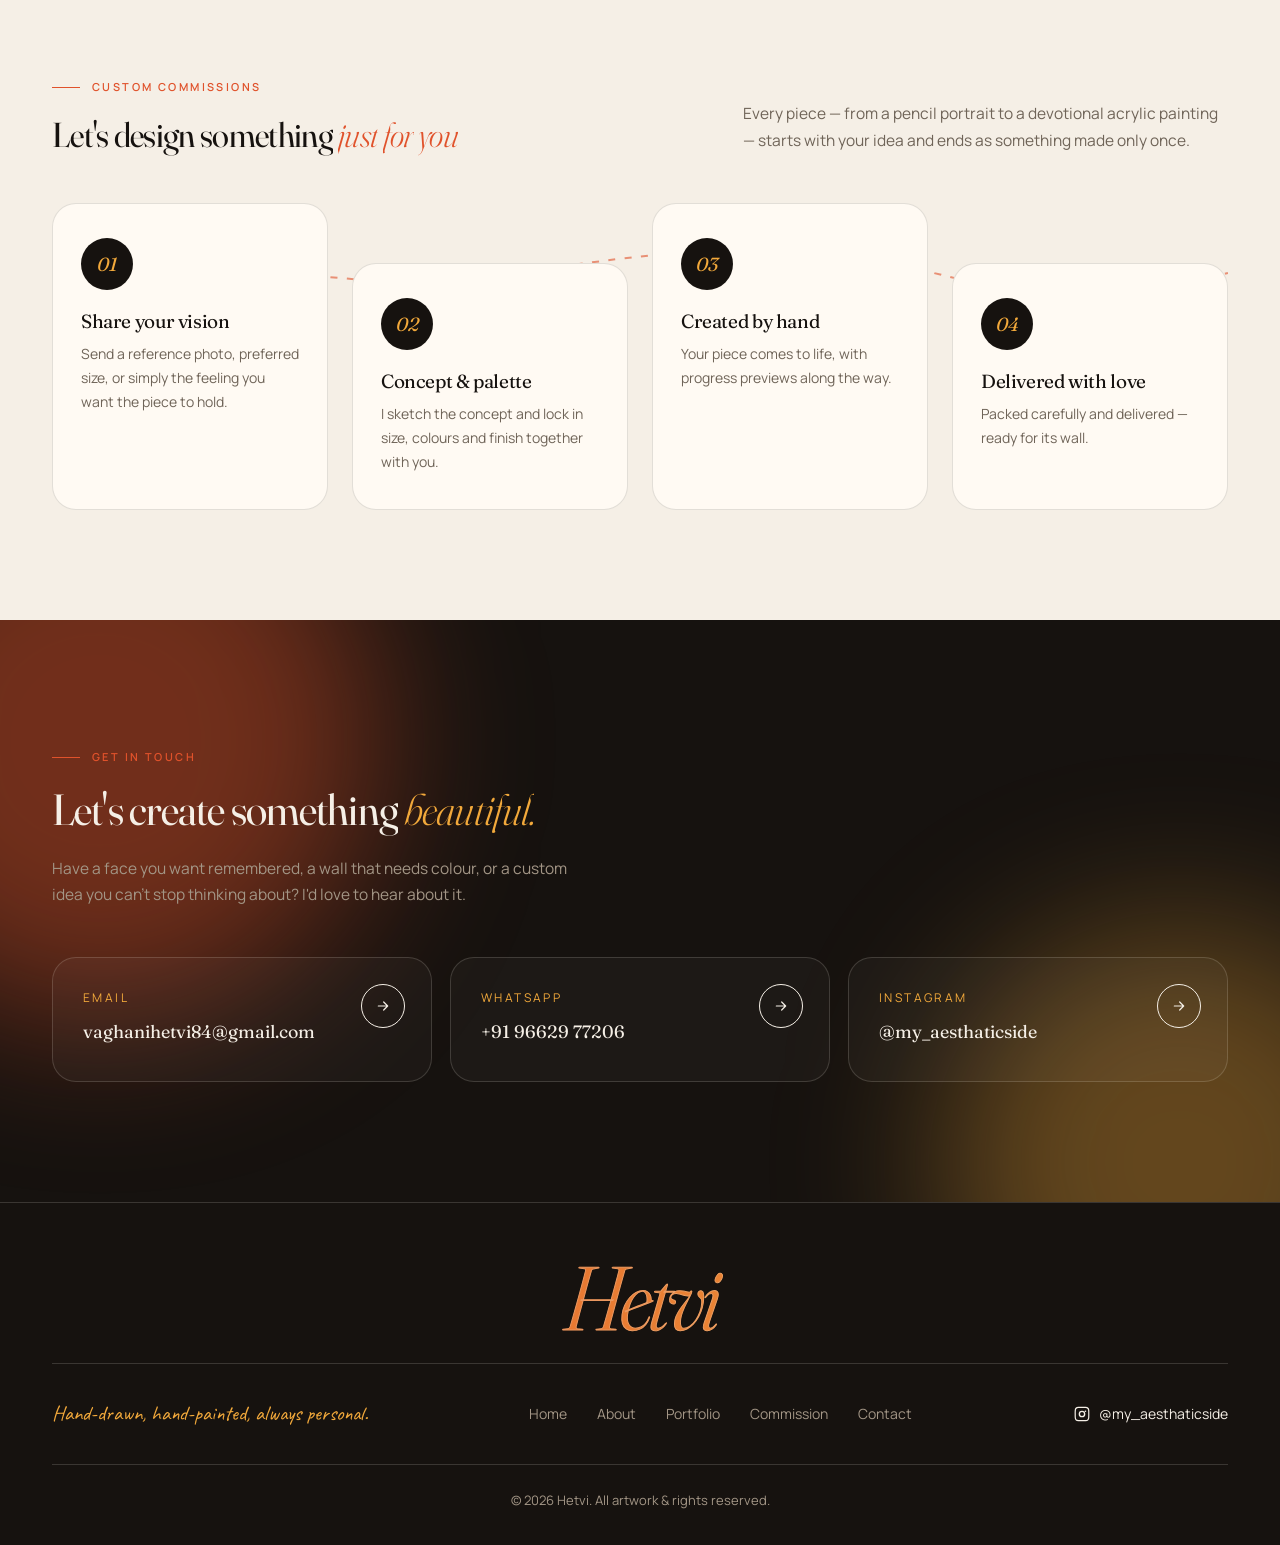
==== commit 8847368d: "Show artworks uncropped on every screen size and fix Instagram handle Galleries now follow each imag" ====
--- a/index.html
+++ b/index.html
@@ -47,8 +47,8 @@
         <li><a href="#commission" class="nav-link">Commission</a></li>
         <li><a href="#contact" class="nav-link">Contact</a></li>
       </ul>
-      <a href="https://instagram.com/my_aestheticside" target="_blank" rel="noopener" class="header-cta">
-        <svg viewBox="0 0 24 24" width="18" height="18" aria-hidden="true"><path fill="currentColor" d="M12 2.2c3.2 0 3.6 0 4.85.07 3.25.15 4.77 1.69 4.92 4.92.06 1.25.07 1.6.07 4.81s-.01 3.56-.07 4.81c-.15 3.23-1.66 4.77-4.92 4.92-1.25.06-1.6.07-4.85.07s-3.6-.01-4.85-.07c-3.26-.15-4.77-1.7-4.92-4.92C2.16 15.56 2.15 15.21 2.15 12s.01-3.56.07-4.81c.15-3.23 1.66-4.77 4.92-4.92C8.4 2.2 8.8 2.2 12 2.2Zm0 1.8c-3.15 0-3.5.01-4.74.07-2.27.1-3.33 1.18-3.43 3.43C3.77 8.74 3.76 9.09 3.76 12s.01 3.26.07 4.5c.1 2.25 1.16 3.33 3.43 3.43 1.24.06 1.59.07 4.74.07s3.5-.01 4.74-.07c2.26-.1 3.33-1.17 3.43-3.43.06-1.24.07-1.59.07-4.5s-.01-3.26-.07-4.5c-.1-2.25-1.17-3.33-3.43-3.43C15.5 4.01 15.15 4 12 4Zm0 3.55A4.45 4.45 0 1 1 7.55 12 4.45 4.45 0 0 1 12 7.55Zm0 1.8a2.65 2.65 0 1 0 2.65 2.65A2.65 2.65 0 0 0 12 9.35Zm4.65-2a1.04 1.04 0 1 1-1.04 1.04 1.04 1.04 0 0 1 1.04-1.04Z"/></svg><span>my_aestheticside</span>
+      <a href="https://instagram.com/my_aesthaticside" target="_blank" rel="noopener" class="header-cta">
+        <svg viewBox="0 0 24 24" width="18" height="18" aria-hidden="true"><path fill="currentColor" d="M12 2.2c3.2 0 3.6 0 4.85.07 3.25.15 4.77 1.69 4.92 4.92.06 1.25.07 1.6.07 4.81s-.01 3.56-.07 4.81c-.15 3.23-1.66 4.77-4.92 4.92-1.25.06-1.6.07-4.85.07s-3.6-.01-4.85-.07c-3.26-.15-4.77-1.7-4.92-4.92C2.16 15.56 2.15 15.21 2.15 12s.01-3.56.07-4.81c.15-3.23 1.66-4.77 4.92-4.92C8.4 2.2 8.8 2.2 12 2.2Zm0 1.8c-3.15 0-3.5.01-4.74.07-2.27.1-3.33 1.18-3.43 3.43C3.77 8.74 3.76 9.09 3.76 12s.01 3.26.07 4.5c.1 2.25 1.16 3.33 3.43 3.43 1.24.06 1.59.07 4.74.07s3.5-.01 4.74-.07c2.26-.1 3.33-1.17 3.43-3.43.06-1.24.07-1.59.07-4.5s-.01-3.26-.07-4.5c-.1-2.25-1.17-3.33-3.43-3.43C15.5 4.01 15.15 4 12 4Zm0 3.55A4.45 4.45 0 1 1 7.55 12 4.45 4.45 0 0 1 12 7.55Zm0 1.8a2.65 2.65 0 1 0 2.65 2.65A2.65 2.65 0 0 0 12 9.35Zm4.65-2a1.04 1.04 0 1 1-1.04 1.04 1.04 1.04 0 0 1 1.04-1.04Z"/></svg><span>my_aesthaticside</span>
       </a>
     </nav>
 
@@ -114,8 +114,8 @@
   <section class="about" id="about">
     <div class="container about-grid">
       <div class="about-visual">
-        <div class="about-img about-img--main reveal-img"><div class="art-media"><img loading="lazy" src="images/texture-art/cafe-office-decor/1.jpg" alt="A painting in progress on the easel"></div></div>
-        <div class="about-img about-img--small reveal-img" style="--i:2"><div class="art-media"><img loading="lazy" src="images/acrylic-paintings/self-portraits/2.jpg" alt="A hand-painted self portrait on canvas"></div></div>
+        <div class="about-img about-img--main reveal-img"><div class="art-media"><img loading="lazy" src="images/texture-art/cafe-office-decor/1.jpg" width="1200" height="2134" alt="A painting in progress on the easel"></div></div>
+        <div class="about-img about-img--small reveal-img" style="--i:2"><div class="art-media"><img loading="lazy" src="images/acrylic-paintings/self-portraits/2.jpg" width="1130" height="1130" alt="A hand-painted self portrait on canvas"></div></div>
         <div class="spin-badge" aria-hidden="true">
           <svg viewBox="0 0 200 200"><defs><path id="aboutCircle" d="M100,100 m-72,0 a72,72 0 1,1 144,0 a72,72 0 1,1 -144,0"/></defs>
             <text><textPath href="#aboutCircle">handmade ✦ one of one ✦ made to order ✦ </textPath></text></svg>
@@ -153,28 +153,28 @@
           <span class="medium-num">01</span>
           <span class="medium-name">Portrait Sketches</span>
           <span class="medium-desc">Graphite &amp; charcoal portraits that hold on to the little details.<small>Self · Couple · Pet · Family · Bride &amp; Groom</small></span>
-          <span class="medium-thumb"><img loading="lazy" src="images/portrait-sketches/personal-self-portraits/2.jpg" alt=""></span>
+          <span class="medium-thumb"><img loading="lazy" src="images/portrait-sketches/personal-self-portraits/2.jpg" width="675" height="815" alt=""></span>
           <span class="medium-arrow"><svg viewBox="0 0 24 24" width="16" height="16" aria-hidden="true"><path fill="none" stroke="currentColor" stroke-width="1.8" stroke-linecap="round" stroke-linejoin="round" d="M5 12h14M13 6l6 6-6 6"/></svg></span>
         </a>
         <a href="#acrylic-paintings" class="medium-row reveal" data-img="images/acrylic-paintings/vector-painting/1.jpg">
           <span class="medium-num">02</span>
           <span class="medium-name">Acrylic Paintings</span>
           <span class="medium-desc">Bold, layered strokes across portraits, vector art &amp; abstracts.</span>
-          <span class="medium-thumb"><img loading="lazy" src="images/acrylic-paintings/vector-painting/1.jpg" alt=""></span>
+          <span class="medium-thumb"><img loading="lazy" src="images/acrylic-paintings/vector-painting/1.jpg" width="735" height="1105" alt=""></span>
           <span class="medium-arrow"><svg viewBox="0 0 24 24" width="16" height="16" aria-hidden="true"><path fill="none" stroke="currentColor" stroke-width="1.8" stroke-linecap="round" stroke-linejoin="round" d="M5 12h14M13 6l6 6-6 6"/></svg></span>
         </a>
         <a href="#god-goddess-paintings" class="medium-row reveal" data-img="images/god-goddess-paintings/goddess-paintings/3.jpg">
           <span class="medium-num">03</span>
           <span class="medium-name">God &amp; Goddess Art</span>
           <span class="medium-desc">Divine acrylic art, custom-sized &amp; finished to your vision.</span>
-          <span class="medium-thumb"><img loading="lazy" src="images/god-goddess-paintings/goddess-paintings/3.jpg" alt=""></span>
+          <span class="medium-thumb"><img loading="lazy" src="images/god-goddess-paintings/goddess-paintings/3.jpg" width="706" height="850" alt=""></span>
           <span class="medium-arrow"><svg viewBox="0 0 24 24" width="16" height="16" aria-hidden="true"><path fill="none" stroke="currentColor" stroke-width="1.8" stroke-linecap="round" stroke-linejoin="round" d="M5 12h14M13 6l6 6-6 6"/></svg></span>
         </a>
         <a href="#texture-art" class="medium-row reveal" data-img="images/texture-art/living-room-decor/1.jpg">
           <span class="medium-num">04</span>
           <span class="medium-name">Texture Art</span>
           <span class="medium-desc">Dimensional textured pieces for homes, cafés &amp; offices.</span>
-          <span class="medium-thumb"><img loading="lazy" src="images/texture-art/living-room-decor/1.jpg" alt=""></span>
+          <span class="medium-thumb"><img loading="lazy" src="images/texture-art/living-room-decor/1.jpg" width="1200" height="1600" alt=""></span>
           <span class="medium-arrow"><svg viewBox="0 0 24 24" width="16" height="16" aria-hidden="true"><path fill="none" stroke="currentColor" stroke-width="1.8" stroke-linecap="round" stroke-linejoin="round" d="M5 12h14M13 6l6 6-6 6"/></svg></span>
         </a>
       </div>
@@ -206,43 +206,43 @@
     <div class="container">
       <div class="gallery gallery--pinned" id="gallery-portrait-sketches">
         <figure class="art" data-category="personal-self-portraits">
-          <div class="art-media"><img loading="lazy" src="images/portrait-sketches/personal-self-portraits/1.jpg" alt="Self Portrait 1"></div>
+          <div class="art-media"><img loading="lazy" src="images/portrait-sketches/personal-self-portraits/1.jpg" width="900" height="1300" alt="Self Portrait 1"></div>
           <figcaption><span class="art-cat">Self Portrait</span><span class="art-no">No. 01</span></figcaption>
         </figure>
         <figure class="art" data-category="personal-self-portraits">
-          <div class="art-media"><img loading="lazy" src="images/portrait-sketches/personal-self-portraits/2.jpg" alt="Self Portrait 2"></div>
+          <div class="art-media"><img loading="lazy" src="images/portrait-sketches/personal-self-portraits/2.jpg" width="675" height="815" alt="Self Portrait 2"></div>
           <figcaption><span class="art-cat">Self Portrait</span><span class="art-no">No. 02</span></figcaption>
         </figure>
         <figure class="art" data-category="personal-self-portraits">
-          <div class="art-media"><img loading="lazy" src="images/portrait-sketches/personal-self-portraits/3.jpg" alt="Self Portrait 3"></div>
+          <div class="art-media"><img loading="lazy" src="images/portrait-sketches/personal-self-portraits/3.jpg" width="750" height="925" alt="Self Portrait 3"></div>
           <figcaption><span class="art-cat">Self Portrait</span><span class="art-no">No. 03</span></figcaption>
         </figure>
         <figure class="art" data-category="personal-self-portraits">
-          <div class="art-media"><img loading="lazy" src="images/portrait-sketches/personal-self-portraits/4.jpg" alt="Self Portrait 4"></div>
+          <div class="art-media"><img loading="lazy" src="images/portrait-sketches/personal-self-portraits/4.jpg" width="770" height="805" alt="Self Portrait 4"></div>
           <figcaption><span class="art-cat">Self Portrait</span><span class="art-no">No. 04</span></figcaption>
         </figure>
         <figure class="art" data-category="personal-self-portraits">
-          <div class="art-media"><img loading="lazy" src="images/portrait-sketches/personal-self-portraits/5.jpg" alt="Self Portrait 5"></div>
+          <div class="art-media"><img loading="lazy" src="images/portrait-sketches/personal-self-portraits/5.jpg" width="820" height="905" alt="Self Portrait 5"></div>
           <figcaption><span class="art-cat">Self Portrait</span><span class="art-no">No. 05</span></figcaption>
         </figure>
         <figure class="art" data-category="couple-portraits">
-          <div class="art-media"><img loading="lazy" src="images/portrait-sketches/couple-portraits/1.jpg" alt="Couple Portrait 1"></div>
+          <div class="art-media"><img loading="lazy" src="images/portrait-sketches/couple-portraits/1.jpg" width="770" height="1330" alt="Couple Portrait 1"></div>
           <figcaption><span class="art-cat">Couple Portrait</span><span class="art-no">No. 06</span></figcaption>
         </figure>
         <figure class="art" data-category="couple-portraits">
-          <div class="art-media"><img loading="lazy" src="images/portrait-sketches/couple-portraits/2.jpg" alt="Couple Portrait 2"></div>
+          <div class="art-media"><img loading="lazy" src="images/portrait-sketches/couple-portraits/2.jpg" width="960" height="1180" alt="Couple Portrait 2"></div>
           <figcaption><span class="art-cat">Couple Portrait</span><span class="art-no">No. 07</span></figcaption>
         </figure>
         <figure class="art" data-category="couple-portraits">
-          <div class="art-media"><img loading="lazy" src="images/portrait-sketches/couple-portraits/3.jpg" alt="Couple Portrait 3"></div>
+          <div class="art-media"><img loading="lazy" src="images/portrait-sketches/couple-portraits/3.jpg" width="1200" height="1600" alt="Couple Portrait 3"></div>
           <figcaption><span class="art-cat">Couple Portrait</span><span class="art-no">No. 08</span></figcaption>
         </figure>
         <figure class="art" data-category="family-portraits">
-          <div class="art-media"><img loading="lazy" src="images/portrait-sketches/family-portraits/1.jpg" alt="Family Portrait 1"></div>
+          <div class="art-media"><img loading="lazy" src="images/portrait-sketches/family-portraits/1.jpg" width="1300" height="860" alt="Family Portrait 1"></div>
           <figcaption><span class="art-cat">Family Portrait</span><span class="art-no">No. 09</span></figcaption>
         </figure>
         <figure class="art" data-category="bride-groom-portraits">
-          <div class="art-media"><img loading="lazy" src="images/portrait-sketches/bride-groom-portraits/1.jpg" alt="Bride and Groom 1"></div>
+          <div class="art-media"><img loading="lazy" src="images/portrait-sketches/bride-groom-portraits/1.jpg" width="860" height="1320" alt="Bride and Groom 1"></div>
           <figcaption><span class="art-cat">Bride &amp; Groom</span><span class="art-no">No. 10</span></figcaption>
         </figure>
       </div>
@@ -273,23 +273,23 @@
     <div class="scroller-wrap">
       <div class="gallery gallery--scroller" id="gallery-acrylic-paintings">
         <figure class="art" data-category="self-portraits">
-          <div class="art-media"><img loading="lazy" src="images/acrylic-paintings/self-portraits/1.jpg" alt="Self Portrait 1"></div>
+          <div class="art-media"><img loading="lazy" src="images/acrylic-paintings/self-portraits/1.jpg" width="1080" height="1440" alt="Self Portrait 1"></div>
           <figcaption><span class="art-cat">Self Portrait</span><span class="art-no">No. 01</span></figcaption>
         </figure>
         <figure class="art" data-category="self-portraits">
-          <div class="art-media"><img loading="lazy" src="images/acrylic-paintings/self-portraits/2.jpg" alt="Self Portrait 2"></div>
+          <div class="art-media"><img loading="lazy" src="images/acrylic-paintings/self-portraits/2.jpg" width="1130" height="1130" alt="Self Portrait 2"></div>
           <figcaption><span class="art-cat">Self Portrait</span><span class="art-no">No. 02</span></figcaption>
         </figure>
         <figure class="art" data-category="vector-painting">
-          <div class="art-media"><img loading="lazy" src="images/acrylic-paintings/vector-painting/1.jpg" alt="Vector Painting 1"></div>
+          <div class="art-media"><img loading="lazy" src="images/acrylic-paintings/vector-painting/1.jpg" width="735" height="1105" alt="Vector Painting 1"></div>
           <figcaption><span class="art-cat">Vector Painting</span><span class="art-no">No. 03</span></figcaption>
         </figure>
         <figure class="art" data-category="abstract-paintings">
-          <div class="art-media"><img loading="lazy" src="images/acrylic-paintings/abstract-paintings/1.jpg" alt="Abstract Painting 1"></div>
+          <div class="art-media"><img loading="lazy" src="images/acrylic-paintings/abstract-paintings/1.jpg" width="736" height="1104" alt="Abstract Painting 1"></div>
           <figcaption><span class="art-cat">Abstract Painting</span><span class="art-no">No. 04</span></figcaption>
         </figure>
         <figure class="art" data-category="abstract-paintings">
-          <div class="art-media"><img loading="lazy" src="images/acrylic-paintings/abstract-paintings/2.jpg" alt="Abstract Painting 2"></div>
+          <div class="art-media"><img loading="lazy" src="images/acrylic-paintings/abstract-paintings/2.jpg" width="736" height="1104" alt="Abstract Painting 2"></div>
           <figcaption><span class="art-cat">Abstract Painting</span><span class="art-no">No. 05</span></figcaption>
         </figure>
       </div>
@@ -327,27 +327,27 @@
     <div class="container">
       <div class="gallery gallery--arch" id="gallery-god-goddess-paintings">
         <figure class="art" data-category="god-paintings">
-          <div class="art-media"><img loading="lazy" src="images/god-goddess-paintings/god-paintings/1.jpg" alt="God Painting 1"></div>
+          <div class="art-media"><img loading="lazy" src="images/god-goddess-paintings/god-paintings/1.jpg" width="1080" height="1440" alt="God Painting 1"></div>
           <figcaption><span class="art-cat">God Painting</span><span class="art-no">No. 01</span></figcaption>
         </figure>
         <figure class="art" data-category="god-paintings">
-          <div class="art-media"><img loading="lazy" src="images/god-goddess-paintings/god-paintings/2.jpg" alt="God Painting 2"></div>
+          <div class="art-media"><img loading="lazy" src="images/god-goddess-paintings/god-paintings/2.jpg" width="980" height="1580" alt="God Painting 2"></div>
           <figcaption><span class="art-cat">God Painting</span><span class="art-no">No. 02</span></figcaption>
         </figure>
         <figure class="art" data-category="god-paintings">
-          <div class="art-media"><img loading="lazy" src="images/god-goddess-paintings/god-paintings/3.jpg" alt="God Painting 3"></div>
+          <div class="art-media"><img loading="lazy" src="images/god-goddess-paintings/god-paintings/3.jpg" width="735" height="1105" alt="God Painting 3"></div>
           <figcaption><span class="art-cat">God Painting</span><span class="art-no">No. 03</span></figcaption>
         </figure>
         <figure class="art" data-category="goddess-paintings">
-          <div class="art-media"><img loading="lazy" src="images/god-goddess-paintings/goddess-paintings/1.jpg" alt="Goddess Painting 1"></div>
+          <div class="art-media"><img loading="lazy" src="images/god-goddess-paintings/goddess-paintings/1.jpg" width="1090" height="1170" alt="Goddess Painting 1"></div>
           <figcaption><span class="art-cat">Goddess Painting</span><span class="art-no">No. 04</span></figcaption>
         </figure>
         <figure class="art" data-category="goddess-paintings">
-          <div class="art-media"><img loading="lazy" src="images/god-goddess-paintings/goddess-paintings/2.jpg" alt="Goddess Painting 2"></div>
+          <div class="art-media"><img loading="lazy" src="images/god-goddess-paintings/goddess-paintings/2.jpg" width="1160" height="1400" alt="Goddess Painting 2"></div>
           <figcaption><span class="art-cat">Goddess Painting</span><span class="art-no">No. 05</span></figcaption>
         </figure>
         <figure class="art" data-category="goddess-paintings">
-          <div class="art-media"><img loading="lazy" src="images/god-goddess-paintings/goddess-paintings/3.jpg" alt="Goddess Painting 3"></div>
+          <div class="art-media"><img loading="lazy" src="images/god-goddess-paintings/goddess-paintings/3.jpg" width="706" height="850" alt="Goddess Painting 3"></div>
           <figcaption><span class="art-cat">Goddess Painting</span><span class="art-no">No. 06</span></figcaption>
         </figure>
       </div>
@@ -378,35 +378,35 @@
     <div class="container">
       <div class="gallery gallery--wall" id="gallery-texture-art">
         <figure class="art" data-category="living-room-decor">
-          <div class="art-media"><img loading="lazy" src="images/texture-art/living-room-decor/1.jpg" alt="Living Room Decor 1"></div>
+          <div class="art-media"><img loading="lazy" src="images/texture-art/living-room-decor/1.jpg" width="1200" height="1600" alt="Living Room Decor 1"></div>
           <figcaption><span class="art-cat">Living Room Decor</span><span class="art-no">No. 01</span></figcaption>
         </figure>
         <figure class="art" data-category="living-room-decor">
-          <div class="art-media"><img loading="lazy" src="images/texture-art/living-room-decor/2.jpg" alt="Living Room Decor 2"></div>
+          <div class="art-media"><img loading="lazy" src="images/texture-art/living-room-decor/2.jpg" width="640" height="1136" alt="Living Room Decor 2"></div>
           <figcaption><span class="art-cat">Living Room Decor</span><span class="art-no">No. 02</span></figcaption>
         </figure>
         <figure class="art" data-category="living-room-decor">
-          <div class="art-media"><img loading="lazy" src="images/texture-art/living-room-decor/3.jpg" alt="Living Room Decor 3"></div>
+          <div class="art-media"><img loading="lazy" src="images/texture-art/living-room-decor/3.jpg" width="1024" height="1024" alt="Living Room Decor 3"></div>
           <figcaption><span class="art-cat">Living Room Decor</span><span class="art-no">No. 03</span></figcaption>
         </figure>
         <figure class="art" data-category="living-room-decor">
-          <div class="art-media"><img loading="lazy" src="images/texture-art/living-room-decor/4.jpg" alt="Living Room Decor 4"></div>
+          <div class="art-media"><img loading="lazy" src="images/texture-art/living-room-decor/4.jpg" width="1024" height="1024" alt="Living Room Decor 4"></div>
           <figcaption><span class="art-cat">Living Room Decor</span><span class="art-no">No. 04</span></figcaption>
         </figure>
         <figure class="art" data-category="cafe-office-decor">
-          <div class="art-media"><img loading="lazy" src="images/texture-art/cafe-office-decor/1.jpg" alt="Café and Office 1"></div>
+          <div class="art-media"><img loading="lazy" src="images/texture-art/cafe-office-decor/1.jpg" width="1200" height="2134" alt="Café and Office 1"></div>
           <figcaption><span class="art-cat">Café &amp; Office</span><span class="art-no">No. 05</span></figcaption>
         </figure>
         <figure class="art" data-category="cafe-office-decor">
-          <div class="art-media"><img loading="lazy" src="images/texture-art/cafe-office-decor/2.jpg" alt="Café and Office 2"></div>
+          <div class="art-media"><img loading="lazy" src="images/texture-art/cafe-office-decor/2.jpg" width="612" height="848" alt="Café and Office 2"></div>
           <figcaption><span class="art-cat">Café &amp; Office</span><span class="art-no">No. 06</span></figcaption>
         </figure>
         <figure class="art" data-category="cafe-office-decor">
-          <div class="art-media"><img loading="lazy" src="images/texture-art/cafe-office-decor/3.jpg" alt="Café and Office 3"></div>
+          <div class="art-media"><img loading="lazy" src="images/texture-art/cafe-office-decor/3.jpg" width="736" height="1104" alt="Café and Office 3"></div>
           <figcaption><span class="art-cat">Café &amp; Office</span><span class="art-no">No. 07</span></figcaption>
         </figure>
         <figure class="art" data-category="cafe-office-decor">
-          <div class="art-media"><img loading="lazy" src="images/texture-art/cafe-office-decor/4.jpg" alt="Café and Office 4"></div>
+          <div class="art-media"><img loading="lazy" src="images/texture-art/cafe-office-decor/4.jpg" width="1024" height="1024" alt="Café and Office 4"></div>
           <figcaption><span class="art-cat">Café &amp; Office</span><span class="art-no">No. 08</span></figcaption>
         </figure>
       </div>
@@ -455,9 +455,9 @@
           <span class="contact-value">+91 96629 77206</span>
           <span class="contact-go"><svg viewBox="0 0 24 24" width="16" height="16" aria-hidden="true"><path fill="none" stroke="currentColor" stroke-width="1.8" stroke-linecap="round" stroke-linejoin="round" d="M5 12h14M13 6l6 6-6 6"/></svg></span>
         </a>
-        <a class="contact-card reveal" style="--i:2" href="https://instagram.com/my_aestheticside" target="_blank" rel="noopener">
+        <a class="contact-card reveal" style="--i:2" href="https://instagram.com/my_aesthaticside" target="_blank" rel="noopener">
           <span class="contact-label">Instagram</span>
-          <span class="contact-value">@my_aestheticside</span>
+          <span class="contact-value">@my_aesthaticside</span>
           <span class="contact-go"><svg viewBox="0 0 24 24" width="16" height="16" aria-hidden="true"><path fill="none" stroke="currentColor" stroke-width="1.8" stroke-linecap="round" stroke-linejoin="round" d="M5 12h14M13 6l6 6-6 6"/></svg></span>
         </a>
       </div>
@@ -474,7 +474,7 @@
       <nav class="footer-nav">
         <a href="#home">Home</a><a href="#about">About</a><a href="#craft">Portfolio</a><a href="#commission">Commission</a><a href="#contact">Contact</a>
       </nav>
-      <a href="https://instagram.com/my_aestheticside" target="_blank" rel="noopener" class="footer-insta"><svg viewBox="0 0 24 24" width="18" height="18" aria-hidden="true"><path fill="currentColor" d="M12 2.2c3.2 0 3.6 0 4.85.07 3.25.15 4.77 1.69 4.92 4.92.06 1.25.07 1.6.07 4.81s-.01 3.56-.07 4.81c-.15 3.23-1.66 4.77-4.92 4.92-1.25.06-1.6.07-4.85.07s-3.6-.01-4.85-.07c-3.26-.15-4.77-1.7-4.92-4.92C2.16 15.56 2.15 15.21 2.15 12s.01-3.56.07-4.81c.15-3.23 1.66-4.77 4.92-4.92C8.4 2.2 8.8 2.2 12 2.2Zm0 1.8c-3.15 0-3.5.01-4.74.07-2.27.1-3.33 1.18-3.43 3.43C3.77 8.74 3.76 9.09 3.76 12s.01 3.26.07 4.5c.1 2.25 1.16 3.33 3.43 3.43 1.24.06 1.59.07 4.74.07s3.5-.01 4.74-.07c2.26-.1 3.33-1.17 3.43-3.43.06-1.24.07-1.59.07-4.5s-.01-3.26-.07-4.5c-.1-2.25-1.17-3.33-3.43-3.43C15.5 4.01 15.15 4 12 4Zm0 3.55A4.45 4.45 0 1 1 7.55 12 4.45 4.45 0 0 1 12 7.55Zm0 1.8a2.65 2.65 0 1 0 2.65 2.65A2.65 2.65 0 0 0 12 9.35Zm4.65-2a1.04 1.04 0 1 1-1.04 1.04 1.04 1.04 0 0 1 1.04-1.04Z"/></svg><span>@my_aestheticside</span></a>
+      <a href="https://instagram.com/my_aesthaticside" target="_blank" rel="noopener" class="footer-insta"><svg viewBox="0 0 24 24" width="18" height="18" aria-hidden="true"><path fill="currentColor" d="M12 2.2c3.2 0 3.6 0 4.85.07 3.25.15 4.77 1.69 4.92 4.92.06 1.25.07 1.6.07 4.81s-.01 3.56-.07 4.81c-.15 3.23-1.66 4.77-4.92 4.92-1.25.06-1.6.07-4.85.07s-3.6-.01-4.85-.07c-3.26-.15-4.77-1.7-4.92-4.92C2.16 15.56 2.15 15.21 2.15 12s.01-3.56.07-4.81c.15-3.23 1.66-4.77 4.92-4.92C8.4 2.2 8.8 2.2 12 2.2Zm0 1.8c-3.15 0-3.5.01-4.74.07-2.27.1-3.33 1.18-3.43 3.43C3.77 8.74 3.76 9.09 3.76 12s.01 3.26.07 4.5c.1 2.25 1.16 3.33 3.43 3.43 1.24.06 1.59.07 4.74.07s3.5-.01 4.74-.07c2.26-.1 3.33-1.17 3.43-3.43.06-1.24.07-1.59.07-4.5s-.01-3.26-.07-4.5c-.1-2.25-1.17-3.33-3.43-3.43C15.5 4.01 15.15 4 12 4Zm0 3.55A4.45 4.45 0 1 1 7.55 12 4.45 4.45 0 0 1 12 7.55Zm0 1.8a2.65 2.65 0 1 0 2.65 2.65A2.65 2.65 0 0 0 12 9.35Zm4.65-2a1.04 1.04 0 1 1-1.04 1.04 1.04 1.04 0 0 1 1.04-1.04Z"/></svg><span>@my_aesthaticside</span></a>
     </div>
     <p class="footer-bottom">&copy; <span id="year">2026</span> Hetvi. All artwork &amp; rights reserved.</p>
   </div>
--- a/css/style.css
+++ b/css/style.css
@@ -316,6 +316,8 @@
 .art-media{ position:relative; overflow:hidden; background:var(--canvas-2); }
 .art-media img{ width:100%; height:100%; object-fit:cover; transform:scale(1.15); transition:transform 1.4s var(--ease), filter .6s; }
 .art:hover .art-media img{ transform:scale(1.02); }
+/* gallery artworks are never cropped: the frame follows each image's real shape */
+.gallery .art-media img{ height:auto; object-fit:contain; }
 
 /* reveal: figure is observed; the inner media wipes open (never clip the observed element itself) */
 .art .art-media, .reveal-img .art-media{
@@ -325,7 +327,7 @@
 }
 .art.in-view .art-media, .reveal-img.in-view .art-media{ clip-path:inset(0 0 0 0); }
 .art.in-view .art-media img, .reveal-img.in-view .art-media img{ transform:scale(1); }
-.art.in-view:hover .art-media img{ transform:scale(1.08); }
+.art.in-view:hover .art-media img{ transform:scale(1.04); }
 
 /* filter transitions */
 .art.is-hiding{ opacity:0; transform:scale(.85) rotate(-2deg); transition:opacity .35s, transform .35s var(--ease); }
@@ -341,8 +343,9 @@
   background-size:44px 44px; mask-image:radial-gradient(ellipse at 50% 60%, #000 30%, transparent 75%);
   -webkit-mask-image:radial-gradient(ellipse at 50% 60%, #000 30%, transparent 75%);
 }
-.gallery--pinned{ display:grid; grid-template-columns:repeat(auto-fill, minmax(230px, 1fr)); gap:48px 34px; padding:10px; }
+.gallery--pinned{ column-count:4; column-gap:34px; padding:10px; }
 .gallery--pinned .art{
+  display:inline-block; width:100%; margin:0 0 48px; break-inside:avoid;
   background:#fff; padding:14px 14px 0; box-shadow:0 18px 40px -18px rgba(22,18,15,.35), 0 2px 6px rgba(22,18,15,.06);
   transform:rotate(var(--rot, 0deg)); transition:transform .6s var(--ease), box-shadow .6s var(--ease);
 }
@@ -357,9 +360,6 @@
 }
 .gallery--pinned .art:nth-child(even)::before{ background:rgba(224,82,43,.4); transform:translateX(-50%) rotate(4deg); }
 .gallery--pinned .art:hover{ transform:rotate(0) translateY(-10px) scale(1.03); box-shadow:0 40px 60px -24px rgba(22,18,15,.45); z-index:3; }
-.gallery--pinned .art-media{ aspect-ratio:4/5; }
-.gallery--pinned .art-media img{ filter:grayscale(1) contrast(1.1); }
-.gallery--pinned .art:hover .art-media img{ filter:grayscale(0) contrast(1); }
 .gallery--pinned figcaption{ display:flex; justify-content:space-between; align-items:baseline; padding:12px 4px 14px; }
 .gallery--pinned .art-cat{ font-family:var(--hand); font-size:21px; line-height:1; }
 .gallery--pinned .art-no{ font-size:11px; letter-spacing:.14em; color:var(--muted-light); }
@@ -388,11 +388,10 @@
 .gallery--scroller::-webkit-scrollbar{ display:none; }
 .gallery--scroller.dragging{ scroll-snap-type:none; }
 .gallery--scroller.dragging .art{ pointer-events:none; }
-.gallery--scroller .art{ flex:0 0 auto; width:clamp(260px, 30vw, 400px); scroll-snap-align:start; }
+.gallery--scroller .art{ flex:0 0 auto; width:auto; scroll-snap-align:start; }
 .gallery--scroller .art:nth-child(odd){ margin-top:50px; }
-.gallery--scroller .art-media{ aspect-ratio:3/4; border-radius:220px 220px 20px 20px; }
-.gallery--scroller .art:nth-child(3n+2) .art-media{ border-radius:20px; }
-.gallery--scroller .art:nth-child(3n) .art-media{ border-radius:20px 20px 220px 220px; }
+.gallery--scroller .art-media{ border-radius:18px; }
+.gallery--scroller .art-media img{ width:auto; height:auto; max-height:clamp(300px, 54vh, 500px); max-width:84vw; }
 .gallery--scroller img{ pointer-events:none; -webkit-user-drag:none; }
 .gallery--scroller figcaption{ display:flex; justify-content:space-between; align-items:center; padding:18px 6px 0; }
 .gallery--scroller .art-cat{ font-family:var(--serif); font-size:19px; font-style:italic; }
@@ -451,15 +450,15 @@
   mask-image:radial-gradient(circle, #000 20%, transparent 65%); -webkit-mask-image:radial-gradient(circle, #000 20%, transparent 65%);
   animation:spin 90s linear infinite;
 }
-.gallery--arch{ display:grid; grid-template-columns:repeat(3, 1fr); gap:40px; }
-.gallery--arch .art{ padding:12px; border-radius:300px 300px 16px 16px; border:1px solid rgba(216,178,90,.5); transition:transform .6s var(--ease), box-shadow .6s; }
+.gallery--arch{ column-count:3; column-gap:40px; }
+.gallery--arch .art{ display:inline-block; width:100%; margin:0 0 40px; break-inside:avoid; padding:12px; border-radius:20px; border:1px solid rgba(216,178,90,.5); transition:transform .6s var(--ease), box-shadow .6s; }
 .gallery--arch .art::after{
   content:''; position:absolute; inset:-1px; border-radius:inherit; pointer-events:none;
   box-shadow:0 0 0 0 rgba(216,178,90,0); transition:box-shadow .6s;
 }
 .gallery--arch .art:hover{ transform:translateY(-10px); }
 .gallery--arch .art:hover::after{ box-shadow:0 0 60px 4px rgba(216,178,90,.35); }
-.gallery--arch .art-media{ aspect-ratio:3/4; border-radius:300px 300px 8px 8px; }
+.gallery--arch .art-media{ border-radius:10px; }
 .gallery--arch figcaption{ text-align:center; padding:18px 0 8px; }
 .gallery--arch .art-cat{ display:block; font-family:var(--serif); font-size:19px; font-style:italic; color:var(--gold); }
 .gallery--arch .art-no{ font-size:11px; letter-spacing:.2em; color:rgba(247,233,210,.55); }
@@ -471,11 +470,8 @@
   position:absolute; inset:0; pointer-events:none; opacity:.45;
   background:radial-gradient(circle at 80% 20%, rgba(242,169,59,.35), transparent 40%), radial-gradient(circle at 10% 80%, rgba(224,82,43,.18), transparent 40%);
 }
-.gallery--wall{ display:grid; grid-template-columns:repeat(4, 1fr); grid-auto-rows:220px; grid-auto-flow:dense; gap:22px; perspective:1200px; }
-.gallery--wall .art{ border-radius:10px; overflow:hidden; box-shadow:0 26px 50px -26px rgba(22,18,15,.55); transition:transform .5s var(--ease), box-shadow .5s; transform-style:preserve-3d; }
-.gallery--wall .art:nth-child(5n+1){ grid-column:span 2; grid-row:span 2; }
-.gallery--wall .art:nth-child(5n+3){ grid-row:span 2; }
-.gallery--wall .art-media{ position:absolute; inset:0; }
+.gallery--wall{ column-count:3; column-gap:22px; perspective:1200px; }
+.gallery--wall .art{ display:block; margin:0 0 22px; break-inside:avoid; border-radius:10px; overflow:hidden; box-shadow:0 26px 50px -26px rgba(22,18,15,.55); transition:transform .5s var(--ease), box-shadow .5s; transform-style:preserve-3d; }
 .gallery--wall .art::before{ /* frame bevel */
   content:''; position:absolute; inset:0; z-index:2; pointer-events:none; border-radius:inherit;
   box-shadow:inset 0 0 0 10px #fff, inset 0 0 0 11px rgba(22,18,15,.08);
@@ -618,11 +614,13 @@
   .craft-head{ grid-template-columns:1fr; gap:16px; margin-bottom:40px; }
   .medium-row{ grid-template-columns:50px 1fr auto 48px; }
   .medium-desc{ display:none; }
-  .gallery--organic, .gallery--arch{ grid-template-columns:repeat(2, 1fr); }
+  .gallery--organic{ grid-template-columns:repeat(2, 1fr); }
+  .gallery--arch{ column-count:2; }
+  .gallery--pinned{ column-count:3; }
   .gallery--organic .art:nth-child(3n+2){ transform:none; }
   .gallery--organic .art:nth-child(even){ transform:translateY(50px); }
   .gallery--organic{ padding-bottom:50px; }
-  .gallery--wall{ grid-template-columns:repeat(3, 1fr); grid-auto-rows:190px; }
+  .gallery--wall{ column-count:2; }
   .steps{ grid-template-columns:repeat(2, 1fr); }
   .step:nth-child(odd){ margin-top:0; }
   .step:nth-child(even){ margin-top:40px; }
@@ -684,7 +682,8 @@
   .chip:hover{ transform:none; }
 
   /* galleries */
-  .gallery--pinned{ grid-template-columns:repeat(2, 1fr); gap:30px 16px; padding:6px 2px; }
+  .gallery--pinned{ column-count:2; column-gap:16px; padding:6px 2px; }
+  .gallery--pinned .art{ margin-bottom:30px; }
   .gallery--pinned .art{ padding:7px 7px 0; }
   .gallery--pinned .art::before{ width:60px; height:18px; top:-9px; }
   .gallery--pinned .art-cat{ font-size:17px; }
@@ -692,16 +691,18 @@
   .gallery--pinned figcaption{ padding:8px 2px 10px; }
 
   .gallery--scroller{ gap:16px; padding-left:20px; padding-right:20px; scroll-padding-inline:20px; }
-  .gallery--scroller .art{ width:68vw; max-width:320px; }
+  .gallery--scroller .art-media img{ max-height:min(58vh, 420px); }
   .gallery--scroller .art:nth-child(odd){ margin-top:0; }
   .gallery--scroller .art-cat{ font-size:17px; }
   .scroller-nav{ margin-top:24px; gap:14px; }
   .round-btn{ width:46px; height:46px; }
 
   .gallery--organic{ gap:36px 20px; }
-  .gallery--arch{ gap:22px; }
-
-  .gallery--wall{ grid-template-columns:repeat(2, 1fr); grid-auto-rows:150px; gap:12px; }
+  .gallery--arch{ column-gap:22px; }
+  .gallery--arch .art{ margin-bottom:22px; }
+
+  .gallery--wall{ column-gap:12px; }
+  .gallery--wall .art{ margin-bottom:12px; }
   .gallery--wall .art::before{ box-shadow:inset 0 0 0 6px #fff, inset 0 0 0 7px rgba(22,18,15,.08); }
   .gallery--wall figcaption{ opacity:1; transform:none; left:10px; right:auto; max-width:calc(100% - 20px); bottom:10px; padding:5px 11px; font-size:11px; }
   .gallery--wall .art-no{ display:none; }
@@ -754,13 +755,15 @@
   .gallery--organic .art-cat{ font-size:19px; }
   .gallery--organic .art-no{ font-size:10px; }
 
-  .gallery--arch{ gap:14px; }
+  .gallery--arch{ column-gap:14px; }
+  .gallery--arch .art{ margin-bottom:14px; }
   .gallery--arch .art{ padding:6px; }
   .gallery--arch .art-cat{ font-size:15px; }
   .gallery--arch .art-no{ font-size:9px; letter-spacing:.12em; }
   .gallery--arch figcaption{ padding:10px 0 6px; }
 
-  .gallery--wall{ grid-auto-rows:120px; gap:10px; }
+  .gallery--wall{ column-gap:10px; }
+  .gallery--wall .art{ margin-bottom:10px; }
 
   .steps{ grid-template-columns:1fr; gap:14px; }
   .step:nth-child(even){ margin-top:0; }
@@ -778,7 +781,8 @@
   .chips{ margin:0 -16px 30px; padding:4px 16px; }
   .hero-cta{ flex-direction:column; }
   .hero-cta .btn{ width:100%; }
-  .gallery--pinned{ gap:24px 12px; }
+  .gallery--pinned{ column-gap:12px; }
+  .gallery--pinned .art{ margin-bottom:24px; }
   .gallery--pinned .art-cat{ font-size:15px; }
   .nav-link{ font-size:30px; }
   .gallery--arch .art-cat{ font-size:13.5px; }
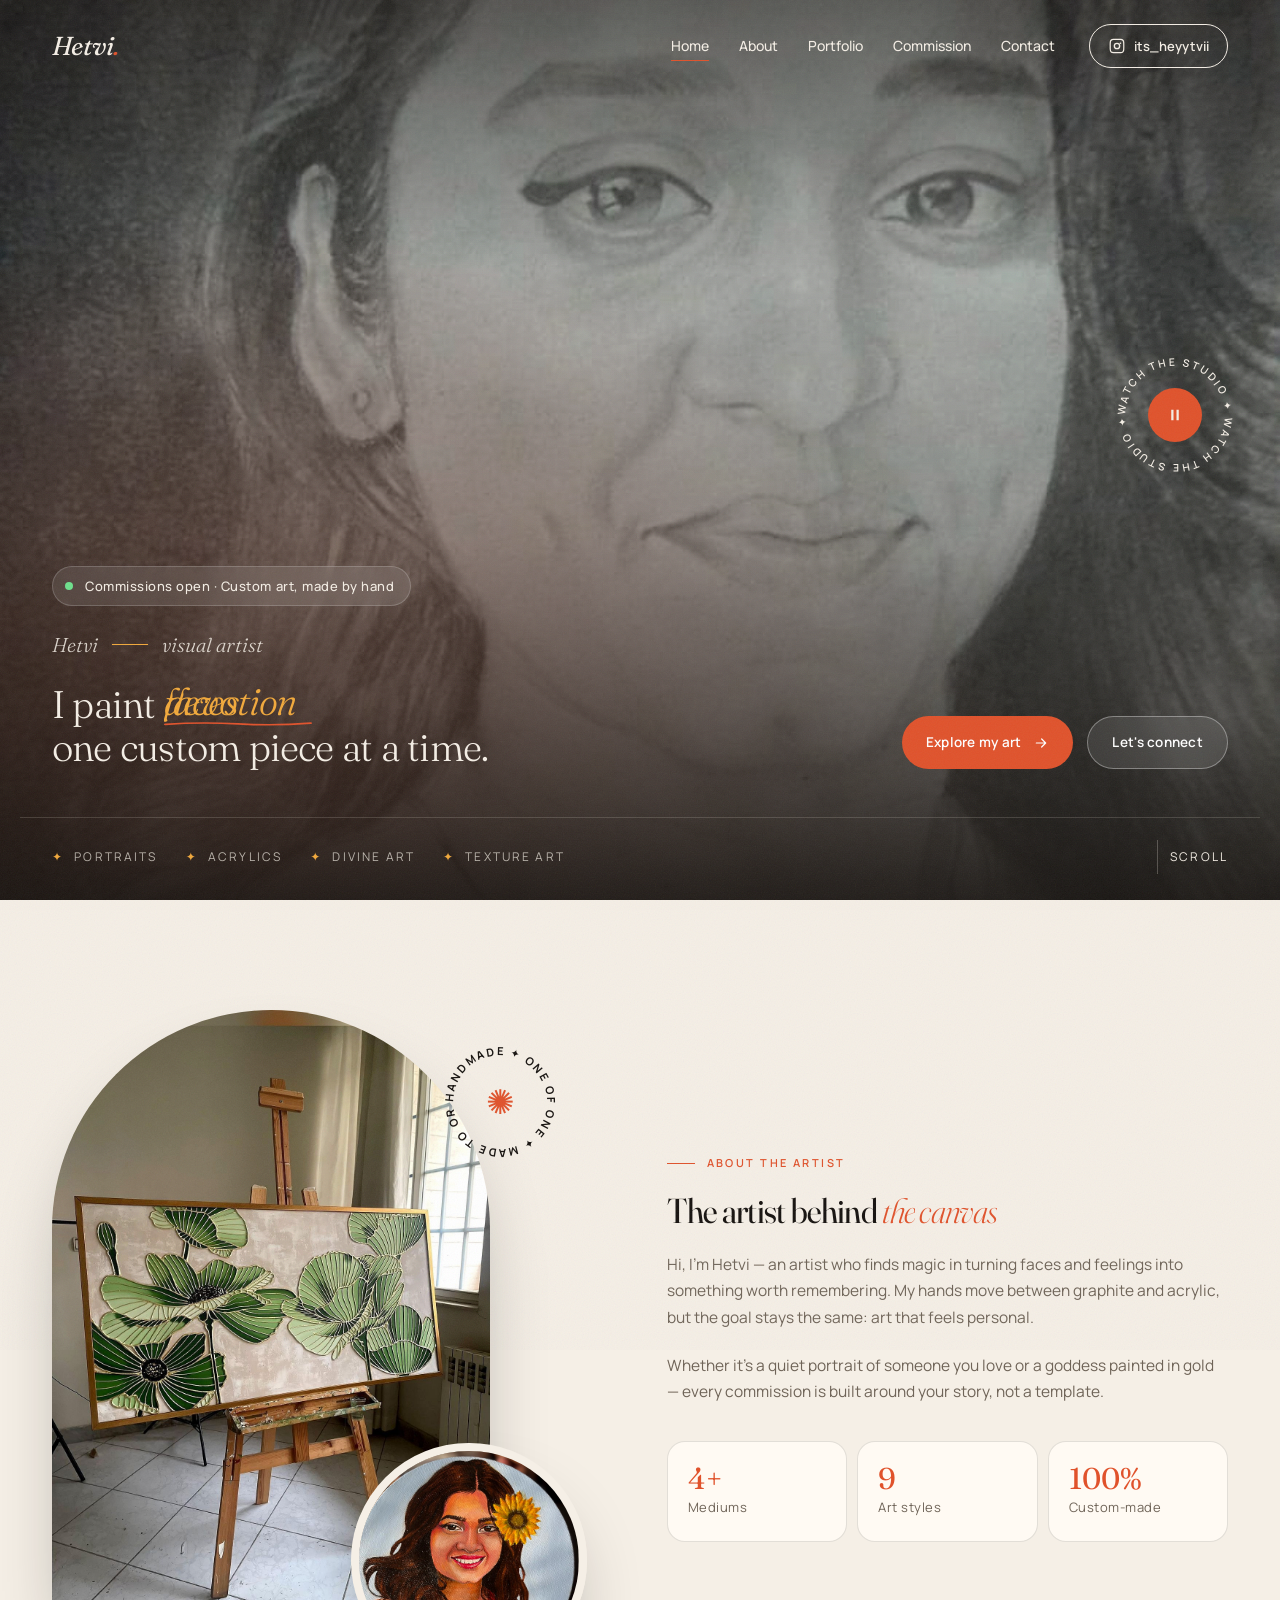
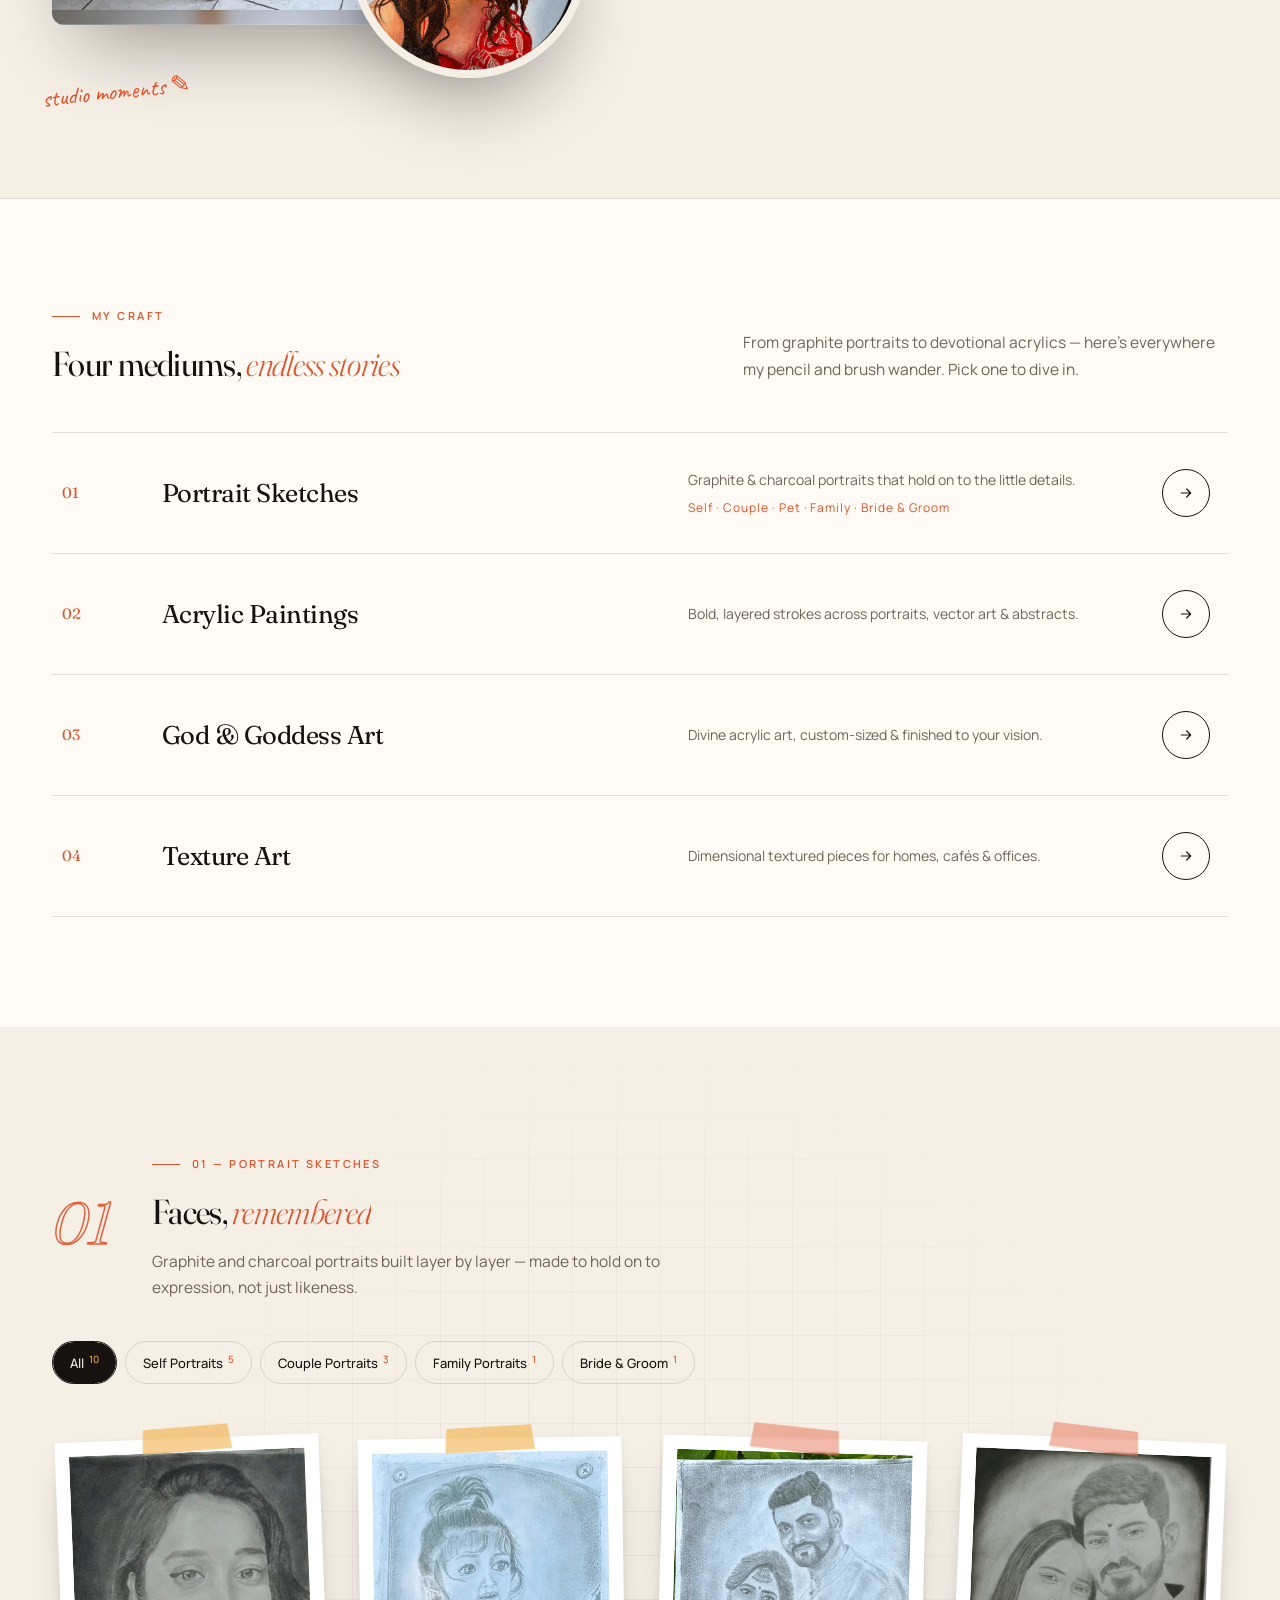
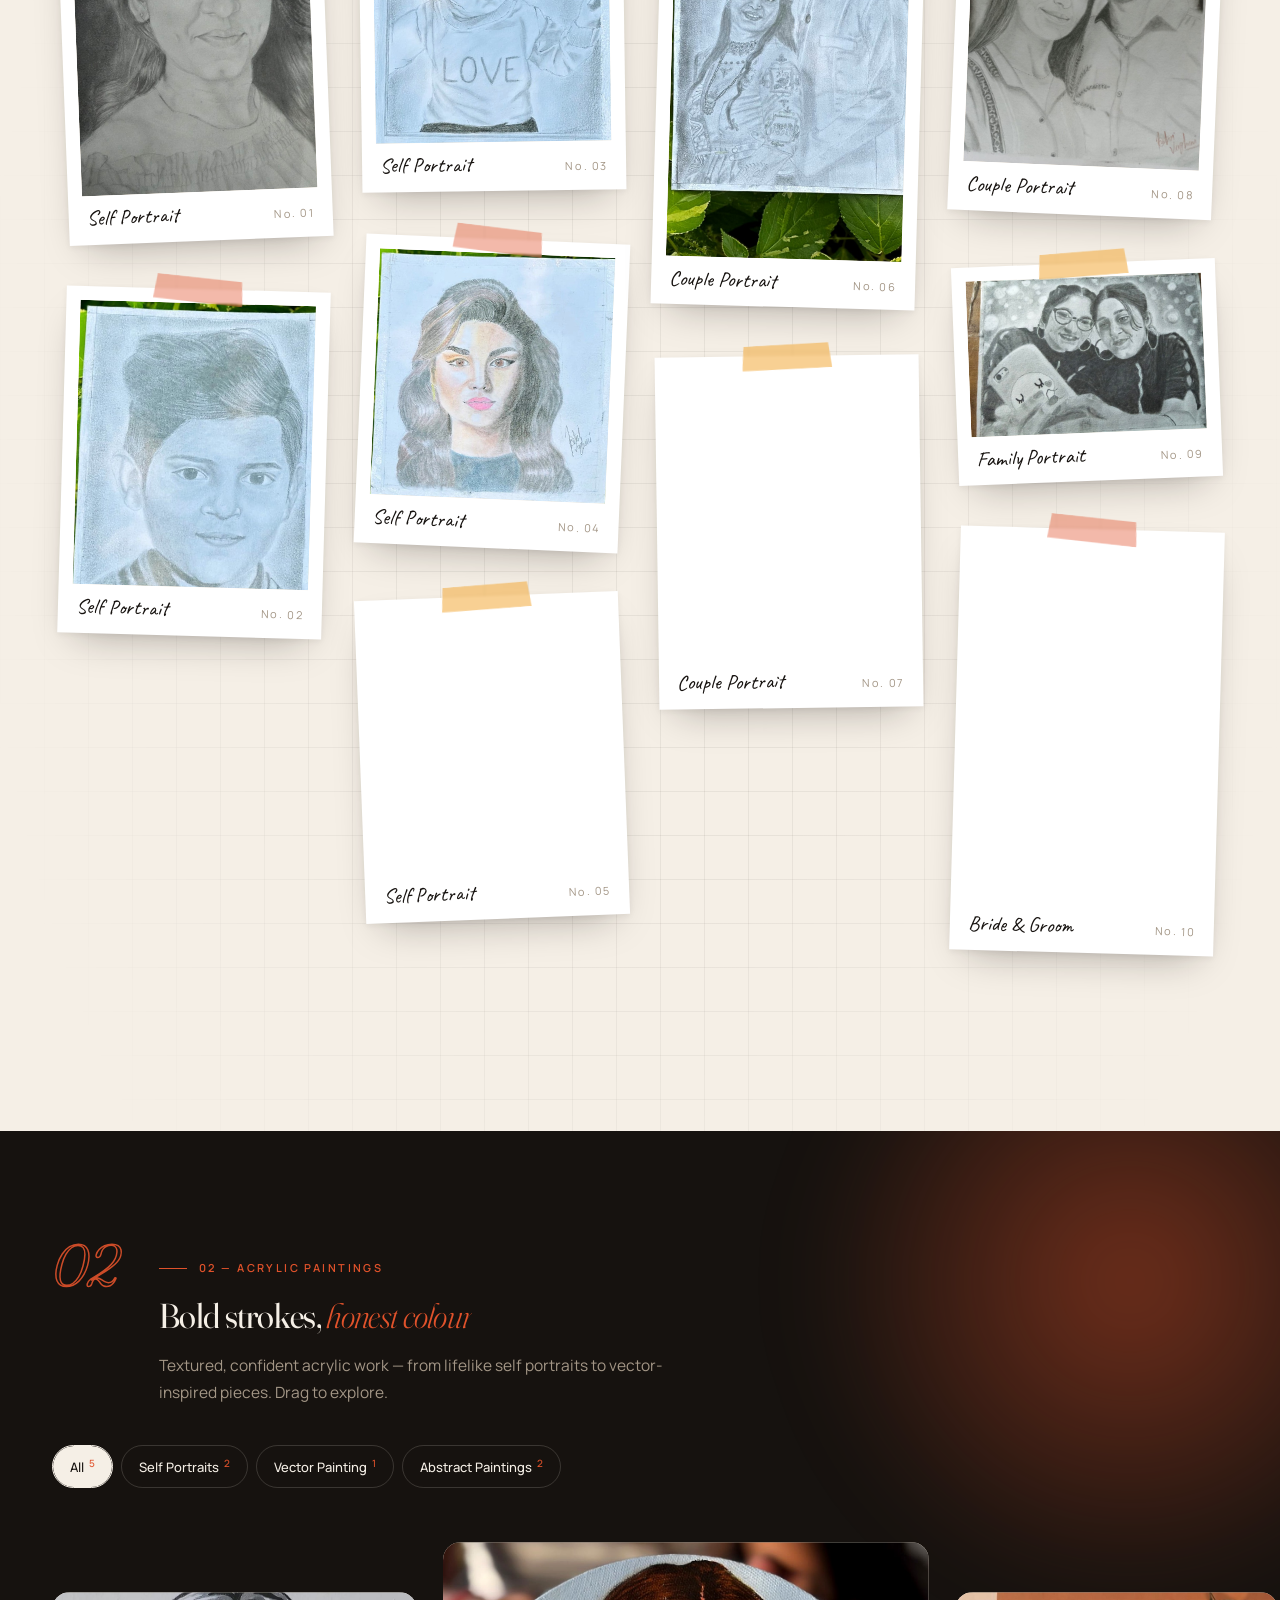
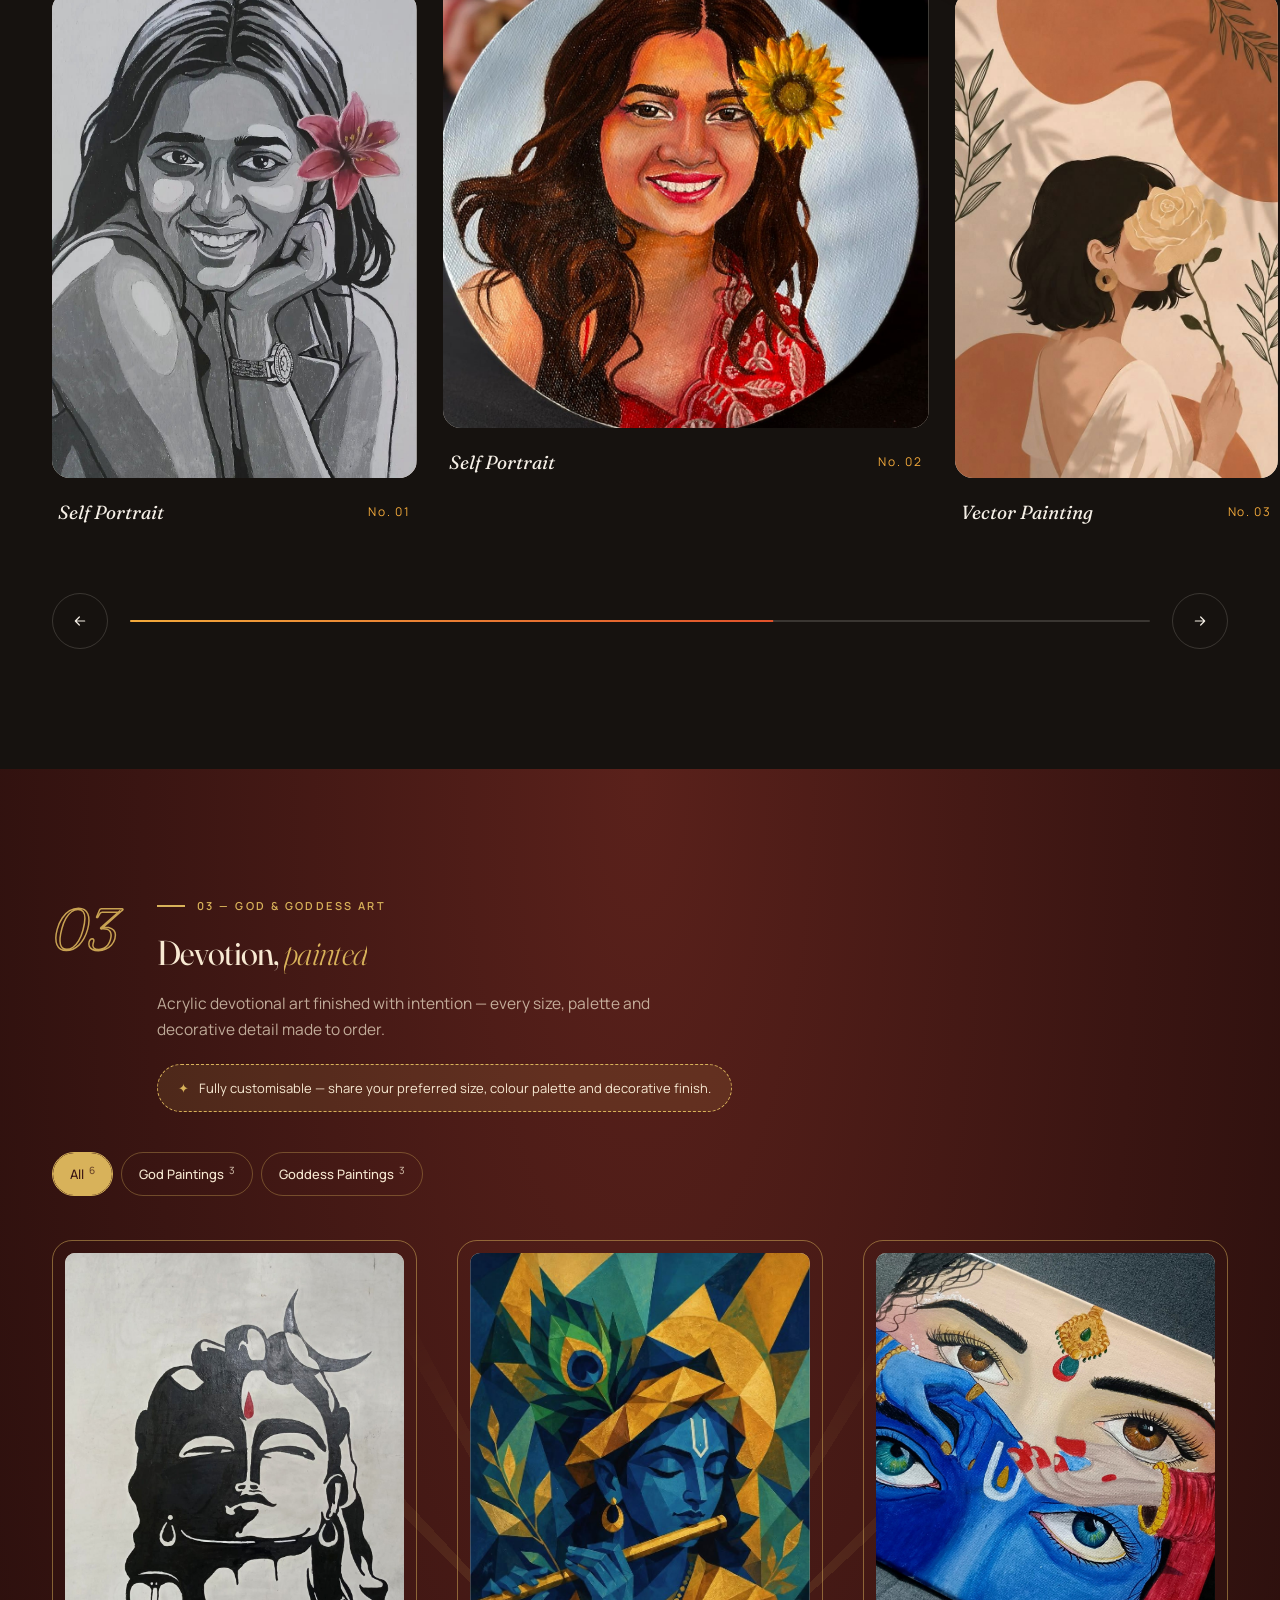
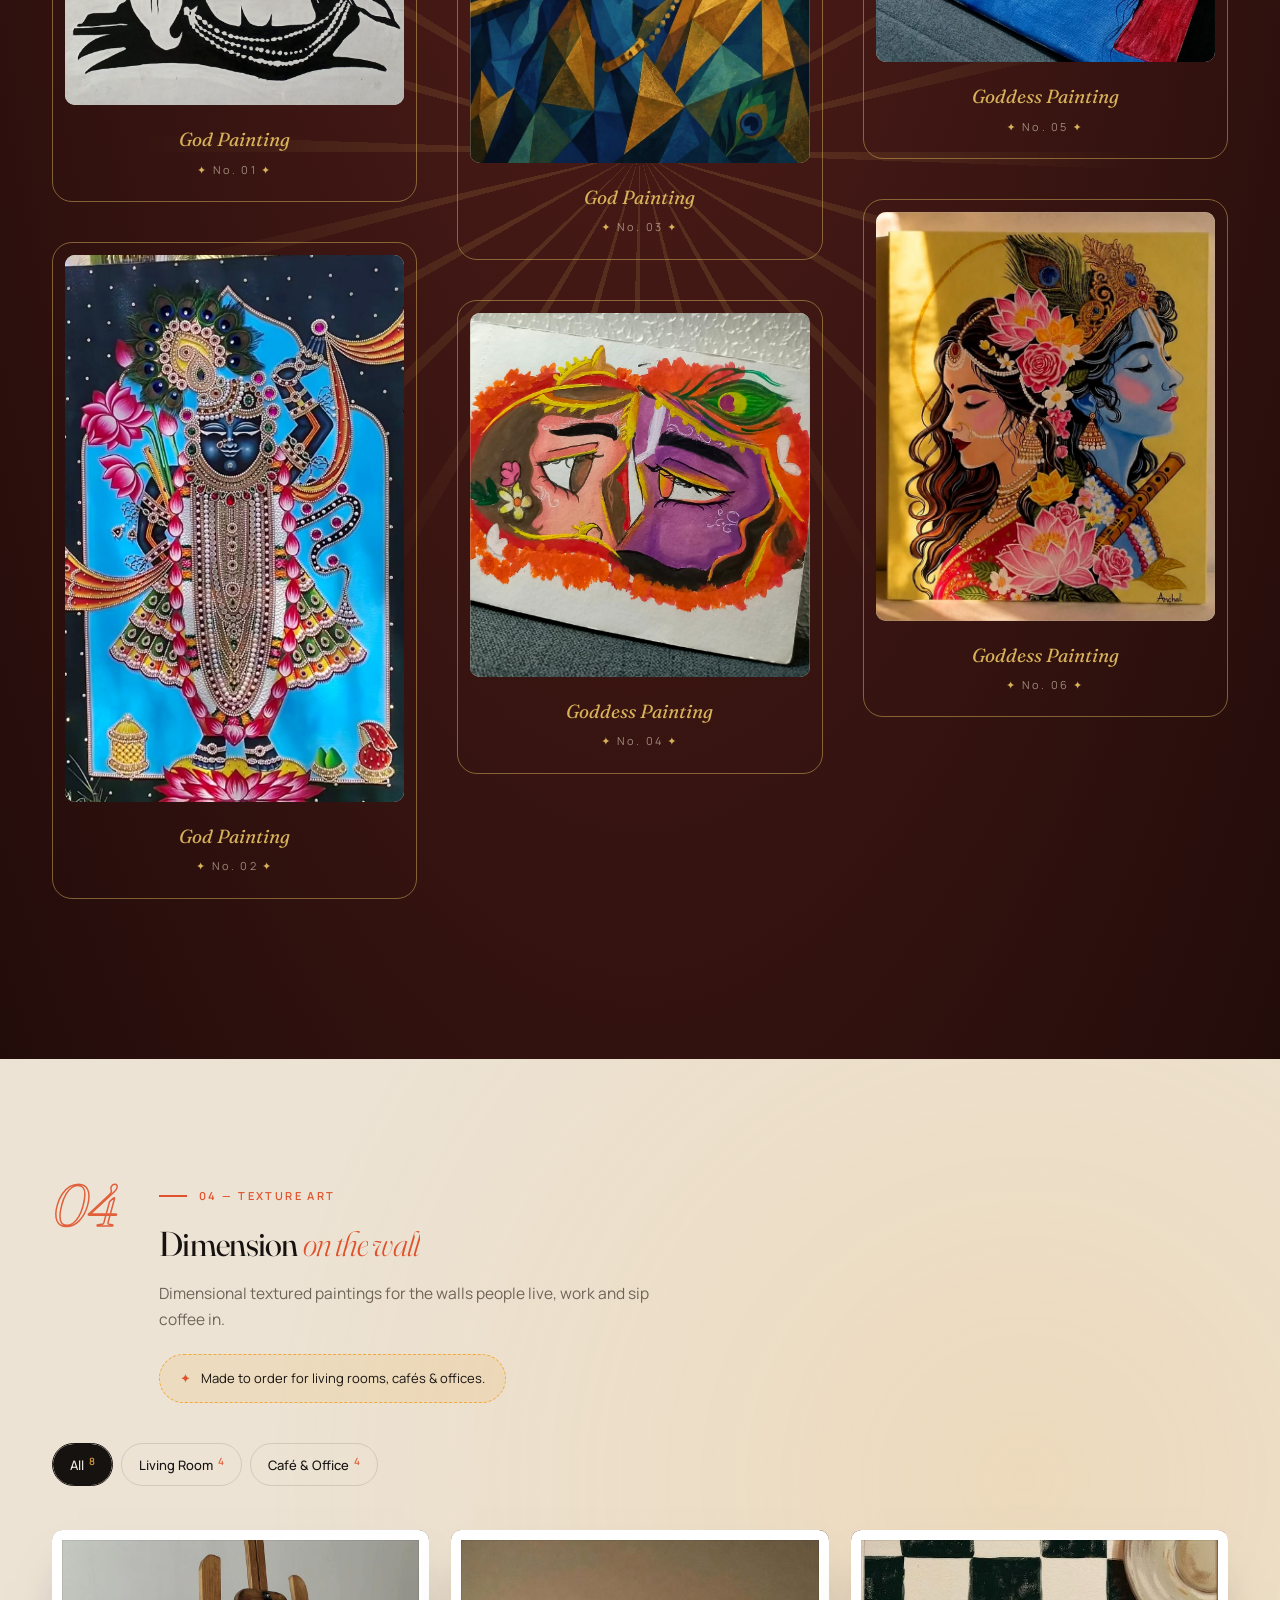
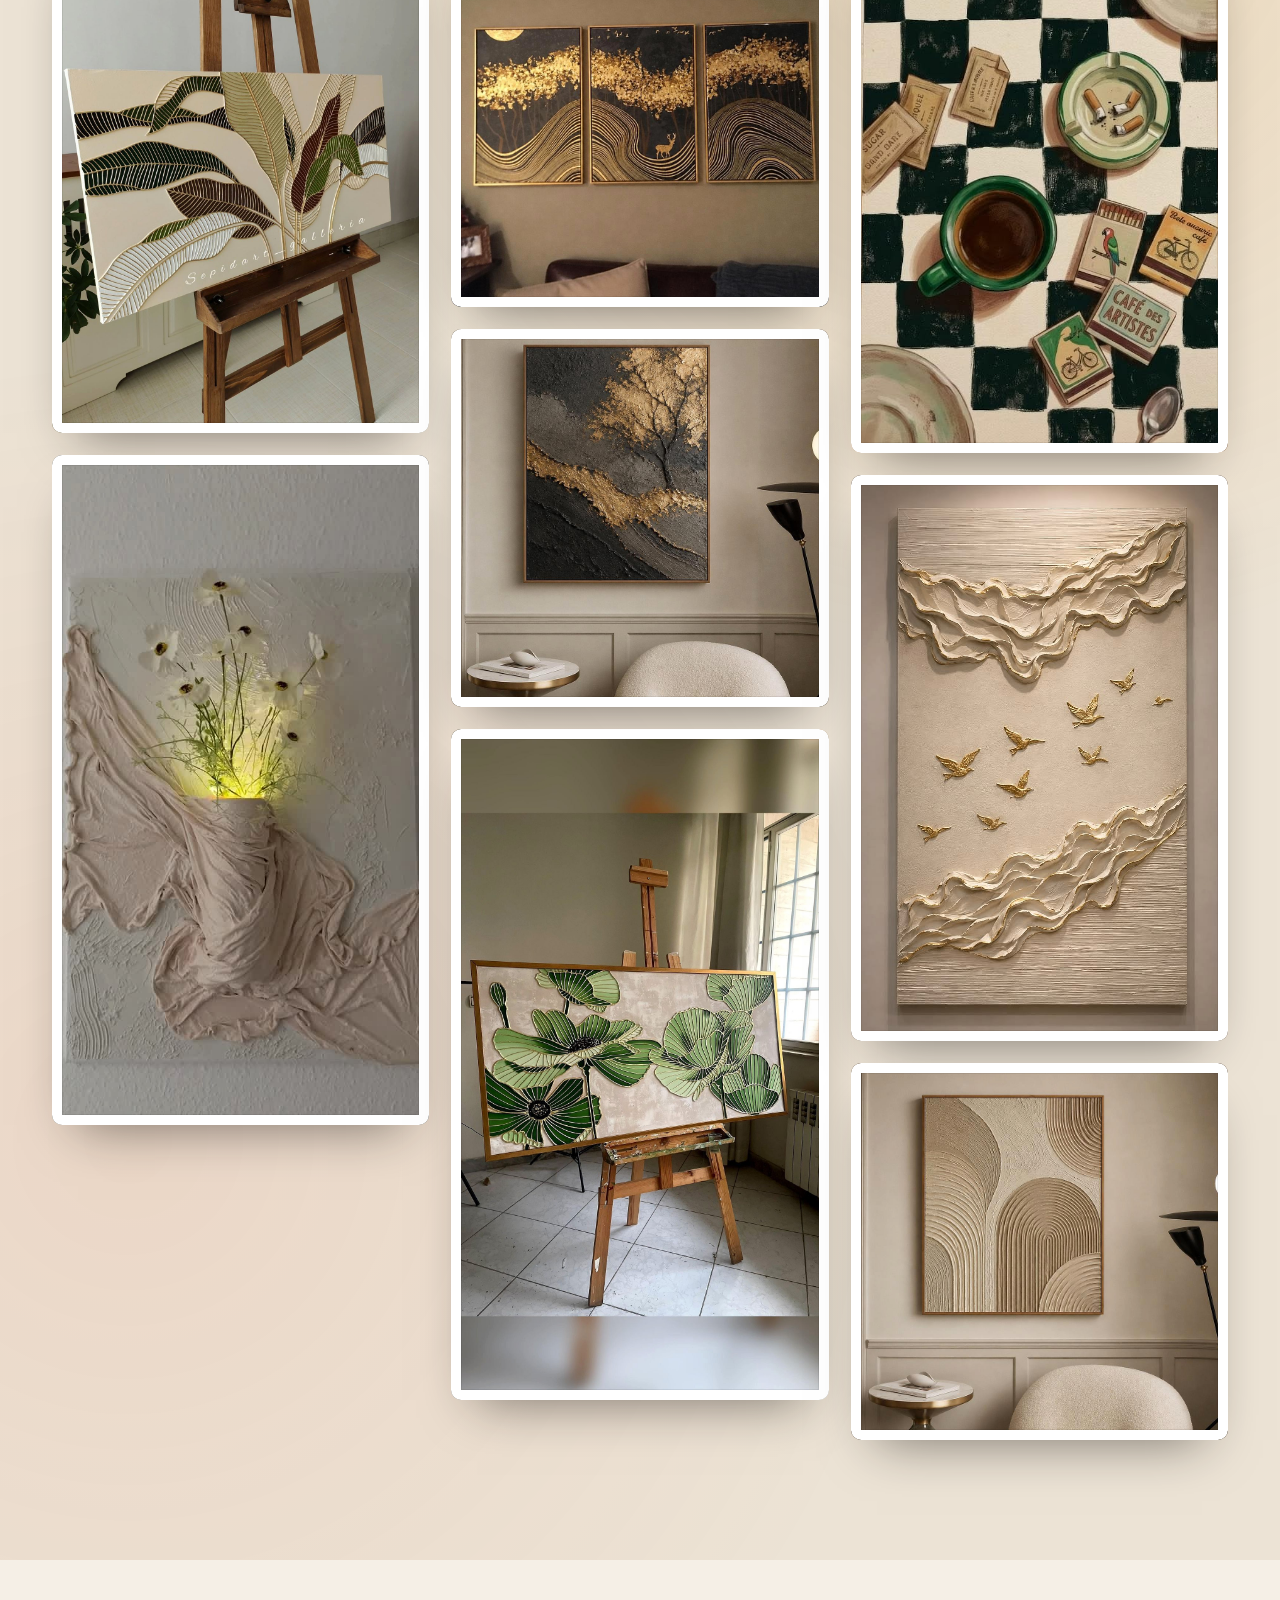
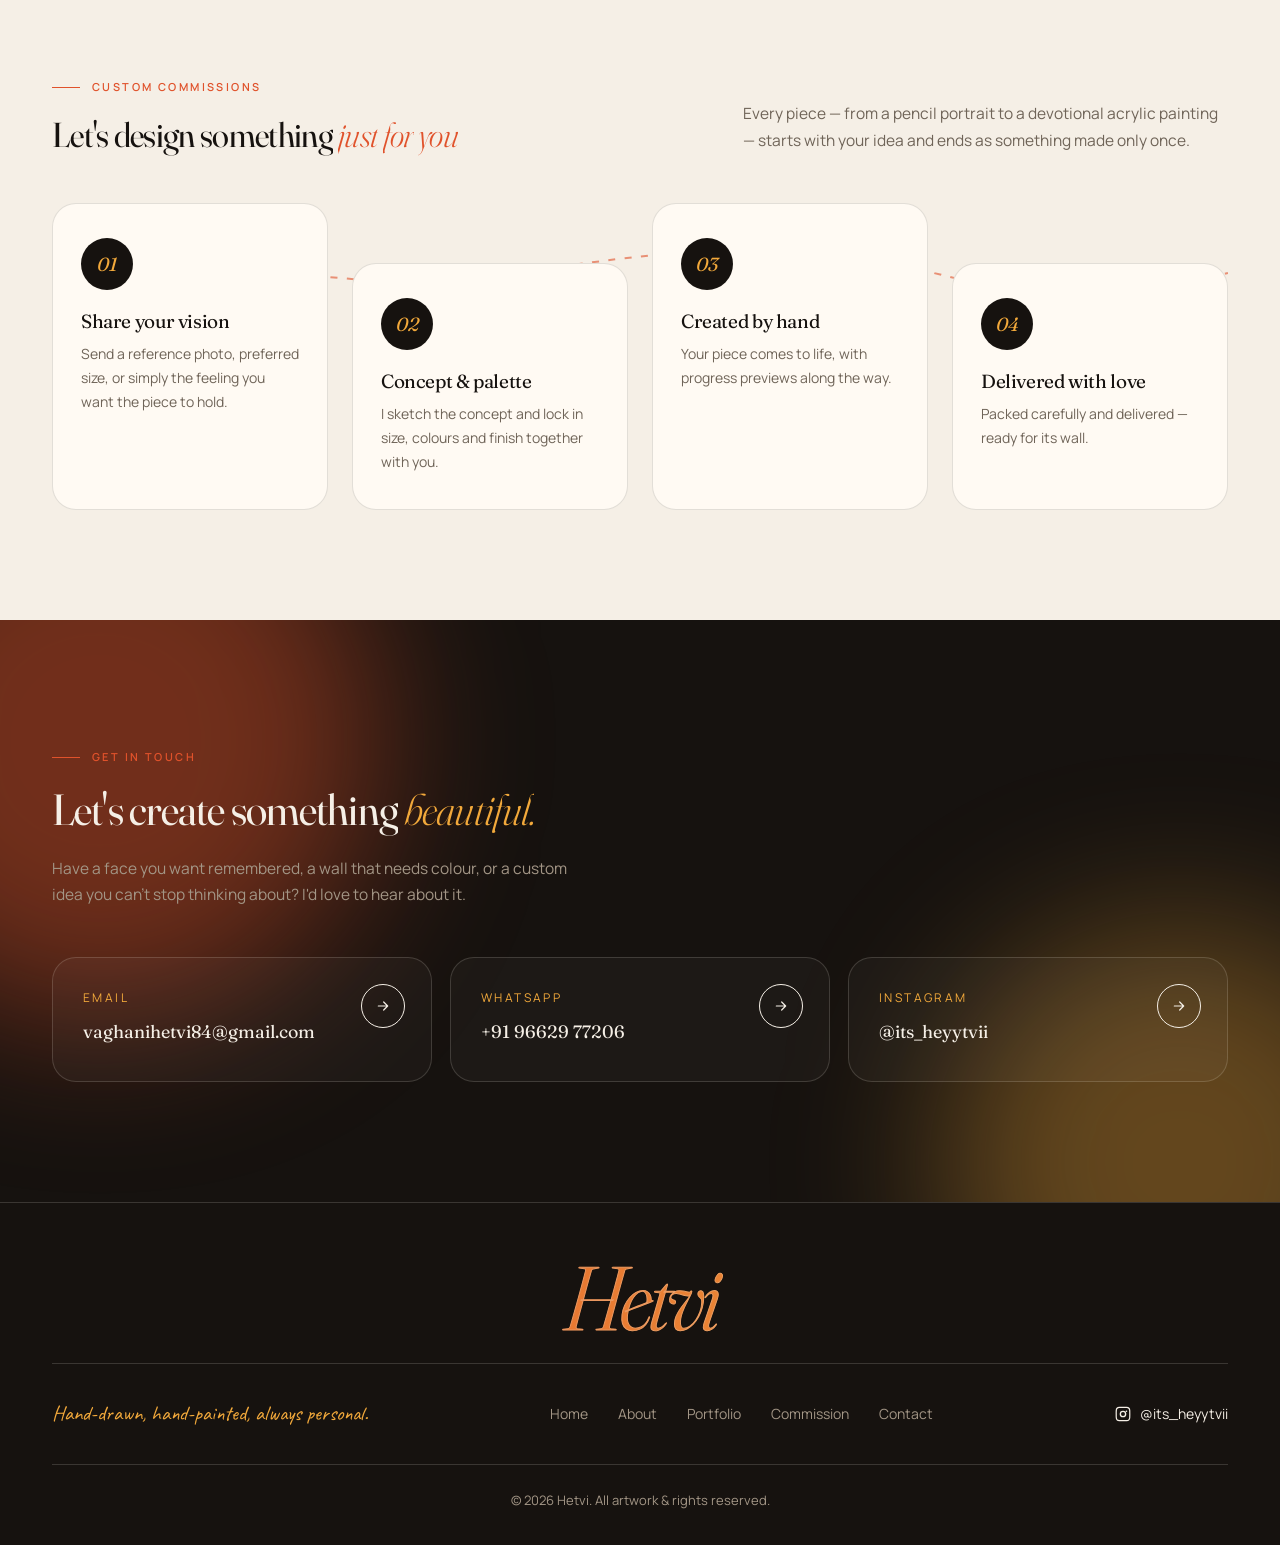
==== commit 8e04fc51: "User name changed" ====
--- a/index.html
+++ b/index.html
@@ -47,8 +47,8 @@
         <li><a href="#commission" class="nav-link">Commission</a></li>
         <li><a href="#contact" class="nav-link">Contact</a></li>
       </ul>
-      <a href="https://instagram.com/my_aesthaticside" target="_blank" rel="noopener" class="header-cta">
-        <svg viewBox="0 0 24 24" width="18" height="18" aria-hidden="true"><path fill="currentColor" d="M12 2.2c3.2 0 3.6 0 4.85.07 3.25.15 4.77 1.69 4.92 4.92.06 1.25.07 1.6.07 4.81s-.01 3.56-.07 4.81c-.15 3.23-1.66 4.77-4.92 4.92-1.25.06-1.6.07-4.85.07s-3.6-.01-4.85-.07c-3.26-.15-4.77-1.7-4.92-4.92C2.16 15.56 2.15 15.21 2.15 12s.01-3.56.07-4.81c.15-3.23 1.66-4.77 4.92-4.92C8.4 2.2 8.8 2.2 12 2.2Zm0 1.8c-3.15 0-3.5.01-4.74.07-2.27.1-3.33 1.18-3.43 3.43C3.77 8.74 3.76 9.09 3.76 12s.01 3.26.07 4.5c.1 2.25 1.16 3.33 3.43 3.43 1.24.06 1.59.07 4.74.07s3.5-.01 4.74-.07c2.26-.1 3.33-1.17 3.43-3.43.06-1.24.07-1.59.07-4.5s-.01-3.26-.07-4.5c-.1-2.25-1.17-3.33-3.43-3.43C15.5 4.01 15.15 4 12 4Zm0 3.55A4.45 4.45 0 1 1 7.55 12 4.45 4.45 0 0 1 12 7.55Zm0 1.8a2.65 2.65 0 1 0 2.65 2.65A2.65 2.65 0 0 0 12 9.35Zm4.65-2a1.04 1.04 0 1 1-1.04 1.04 1.04 1.04 0 0 1 1.04-1.04Z"/></svg><span>my_aesthaticside</span>
+      <a href="https://instagram.com/its_heyytvii" target="_blank" rel="noopener" class="header-cta">
+        <svg viewBox="0 0 24 24" width="18" height="18" aria-hidden="true"><path fill="currentColor" d="M12 2.2c3.2 0 3.6 0 4.85.07 3.25.15 4.77 1.69 4.92 4.92.06 1.25.07 1.6.07 4.81s-.01 3.56-.07 4.81c-.15 3.23-1.66 4.77-4.92 4.92-1.25.06-1.6.07-4.85.07s-3.6-.01-4.85-.07c-3.26-.15-4.77-1.7-4.92-4.92C2.16 15.56 2.15 15.21 2.15 12s.01-3.56.07-4.81c.15-3.23 1.66-4.77 4.92-4.92C8.4 2.2 8.8 2.2 12 2.2Zm0 1.8c-3.15 0-3.5.01-4.74.07-2.27.1-3.33 1.18-3.43 3.43C3.77 8.74 3.76 9.09 3.76 12s.01 3.26.07 4.5c.1 2.25 1.16 3.33 3.43 3.43 1.24.06 1.59.07 4.74.07s3.5-.01 4.74-.07c2.26-.1 3.33-1.17 3.43-3.43.06-1.24.07-1.59.07-4.5s-.01-3.26-.07-4.5c-.1-2.25-1.17-3.33-3.43-3.43C15.5 4.01 15.15 4 12 4Zm0 3.55A4.45 4.45 0 1 1 7.55 12 4.45 4.45 0 0 1 12 7.55Zm0 1.8a2.65 2.65 0 1 0 2.65 2.65A2.65 2.65 0 0 0 12 9.35Zm4.65-2a1.04 1.04 0 1 1-1.04 1.04 1.04 1.04 0 0 1 1.04-1.04Z"/></svg><span>its_heyytvii</span>
       </a>
     </nav>
 
@@ -455,9 +455,9 @@
           <span class="contact-value">+91 96629 77206</span>
           <span class="contact-go"><svg viewBox="0 0 24 24" width="16" height="16" aria-hidden="true"><path fill="none" stroke="currentColor" stroke-width="1.8" stroke-linecap="round" stroke-linejoin="round" d="M5 12h14M13 6l6 6-6 6"/></svg></span>
         </a>
-        <a class="contact-card reveal" style="--i:2" href="https://instagram.com/my_aesthaticside" target="_blank" rel="noopener">
+        <a class="contact-card reveal" style="--i:2" href="https://instagram.com/its_heyytvii" target="_blank" rel="noopener">
           <span class="contact-label">Instagram</span>
-          <span class="contact-value">@my_aesthaticside</span>
+          <span class="contact-value">@its_heyytvii</span>
           <span class="contact-go"><svg viewBox="0 0 24 24" width="16" height="16" aria-hidden="true"><path fill="none" stroke="currentColor" stroke-width="1.8" stroke-linecap="round" stroke-linejoin="round" d="M5 12h14M13 6l6 6-6 6"/></svg></span>
         </a>
       </div>
@@ -474,7 +474,7 @@
       <nav class="footer-nav">
         <a href="#home">Home</a><a href="#about">About</a><a href="#craft">Portfolio</a><a href="#commission">Commission</a><a href="#contact">Contact</a>
       </nav>
-      <a href="https://instagram.com/my_aesthaticside" target="_blank" rel="noopener" class="footer-insta"><svg viewBox="0 0 24 24" width="18" height="18" aria-hidden="true"><path fill="currentColor" d="M12 2.2c3.2 0 3.6 0 4.85.07 3.25.15 4.77 1.69 4.92 4.92.06 1.25.07 1.6.07 4.81s-.01 3.56-.07 4.81c-.15 3.23-1.66 4.77-4.92 4.92-1.25.06-1.6.07-4.85.07s-3.6-.01-4.85-.07c-3.26-.15-4.77-1.7-4.92-4.92C2.16 15.56 2.15 15.21 2.15 12s.01-3.56.07-4.81c.15-3.23 1.66-4.77 4.92-4.92C8.4 2.2 8.8 2.2 12 2.2Zm0 1.8c-3.15 0-3.5.01-4.74.07-2.27.1-3.33 1.18-3.43 3.43C3.77 8.74 3.76 9.09 3.76 12s.01 3.26.07 4.5c.1 2.25 1.16 3.33 3.43 3.43 1.24.06 1.59.07 4.74.07s3.5-.01 4.74-.07c2.26-.1 3.33-1.17 3.43-3.43.06-1.24.07-1.59.07-4.5s-.01-3.26-.07-4.5c-.1-2.25-1.17-3.33-3.43-3.43C15.5 4.01 15.15 4 12 4Zm0 3.55A4.45 4.45 0 1 1 7.55 12 4.45 4.45 0 0 1 12 7.55Zm0 1.8a2.65 2.65 0 1 0 2.65 2.65A2.65 2.65 0 0 0 12 9.35Zm4.65-2a1.04 1.04 0 1 1-1.04 1.04 1.04 1.04 0 0 1 1.04-1.04Z"/></svg><span>@my_aesthaticside</span></a>
+      <a href="https://instagram.com/its_heyytvii" target="_blank" rel="noopener" class="footer-insta"><svg viewBox="0 0 24 24" width="18" height="18" aria-hidden="true"><path fill="currentColor" d="M12 2.2c3.2 0 3.6 0 4.85.07 3.25.15 4.77 1.69 4.92 4.92.06 1.25.07 1.6.07 4.81s-.01 3.56-.07 4.81c-.15 3.23-1.66 4.77-4.92 4.92-1.25.06-1.6.07-4.85.07s-3.6-.01-4.85-.07c-3.26-.15-4.77-1.7-4.92-4.92C2.16 15.56 2.15 15.21 2.15 12s.01-3.56.07-4.81c.15-3.23 1.66-4.77 4.92-4.92C8.4 2.2 8.8 2.2 12 2.2Zm0 1.8c-3.15 0-3.5.01-4.74.07-2.27.1-3.33 1.18-3.43 3.43C3.77 8.74 3.76 9.09 3.76 12s.01 3.26.07 4.5c.1 2.25 1.16 3.33 3.43 3.43 1.24.06 1.59.07 4.74.07s3.5-.01 4.74-.07c2.26-.1 3.33-1.17 3.43-3.43.06-1.24.07-1.59.07-4.5s-.01-3.26-.07-4.5c-.1-2.25-1.17-3.33-3.43-3.43C15.5 4.01 15.15 4 12 4Zm0 3.55A4.45 4.45 0 1 1 7.55 12 4.45 4.45 0 0 1 12 7.55Zm0 1.8a2.65 2.65 0 1 0 2.65 2.65A2.65 2.65 0 0 0 12 9.35Zm4.65-2a1.04 1.04 0 1 1-1.04 1.04 1.04 1.04 0 0 1 1.04-1.04Z"/></svg><span>@its_heyytvii</span></a>
     </div>
     <p class="footer-bottom">&copy; <span id="year">2026</span> Hetvi. All artwork &amp; rights reserved.</p>
   </div>
